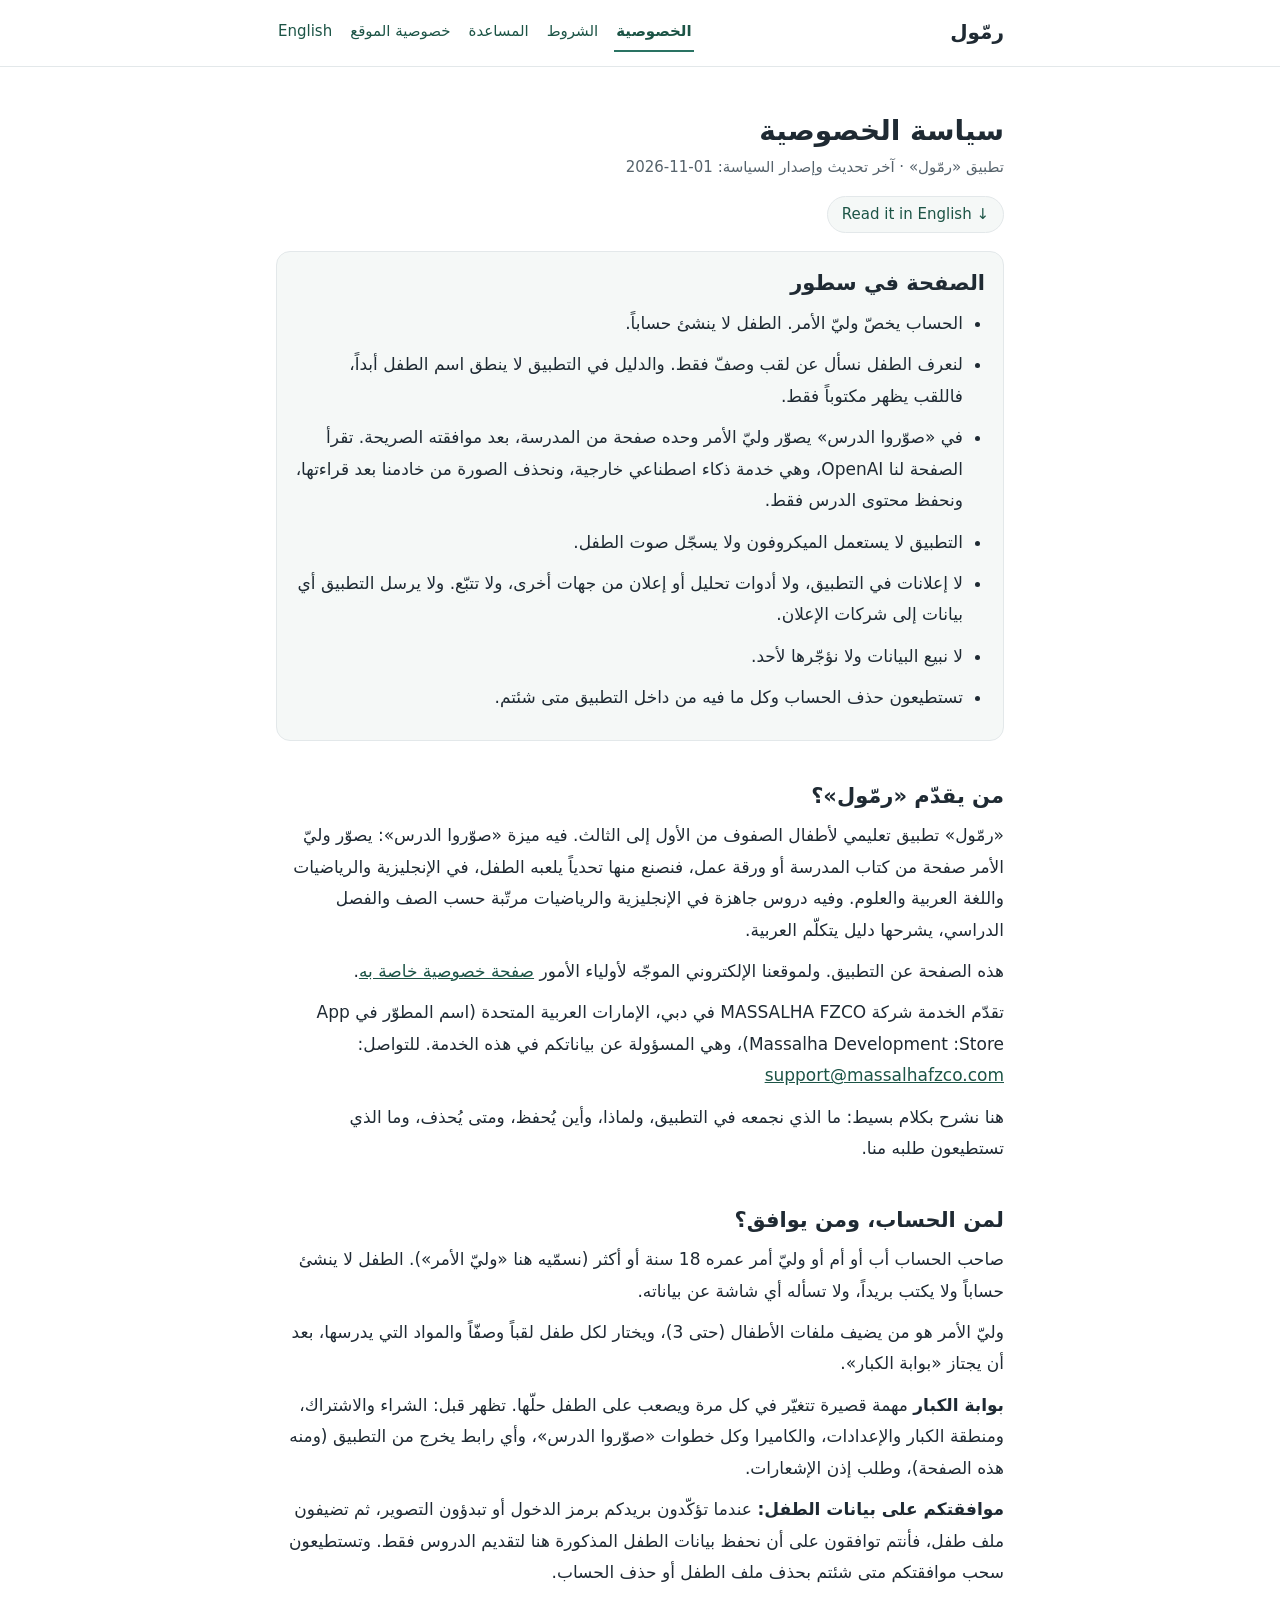
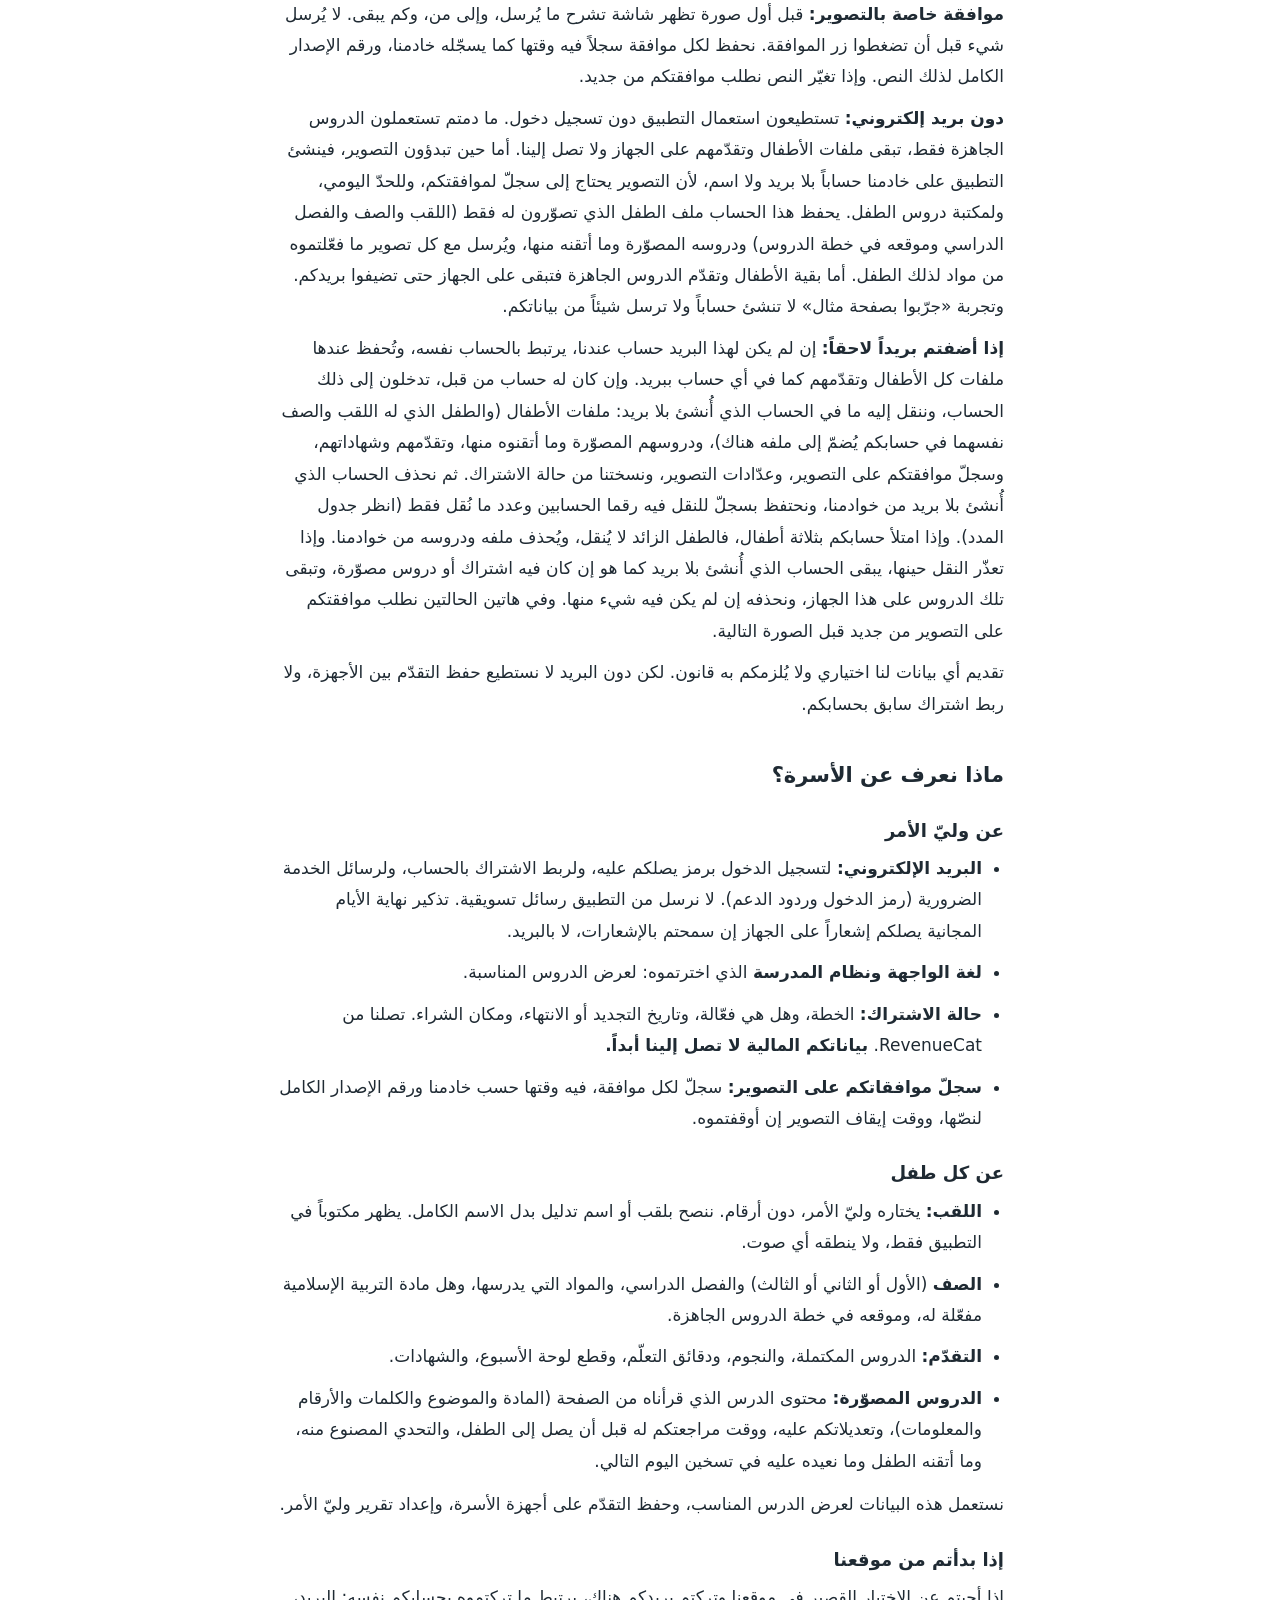
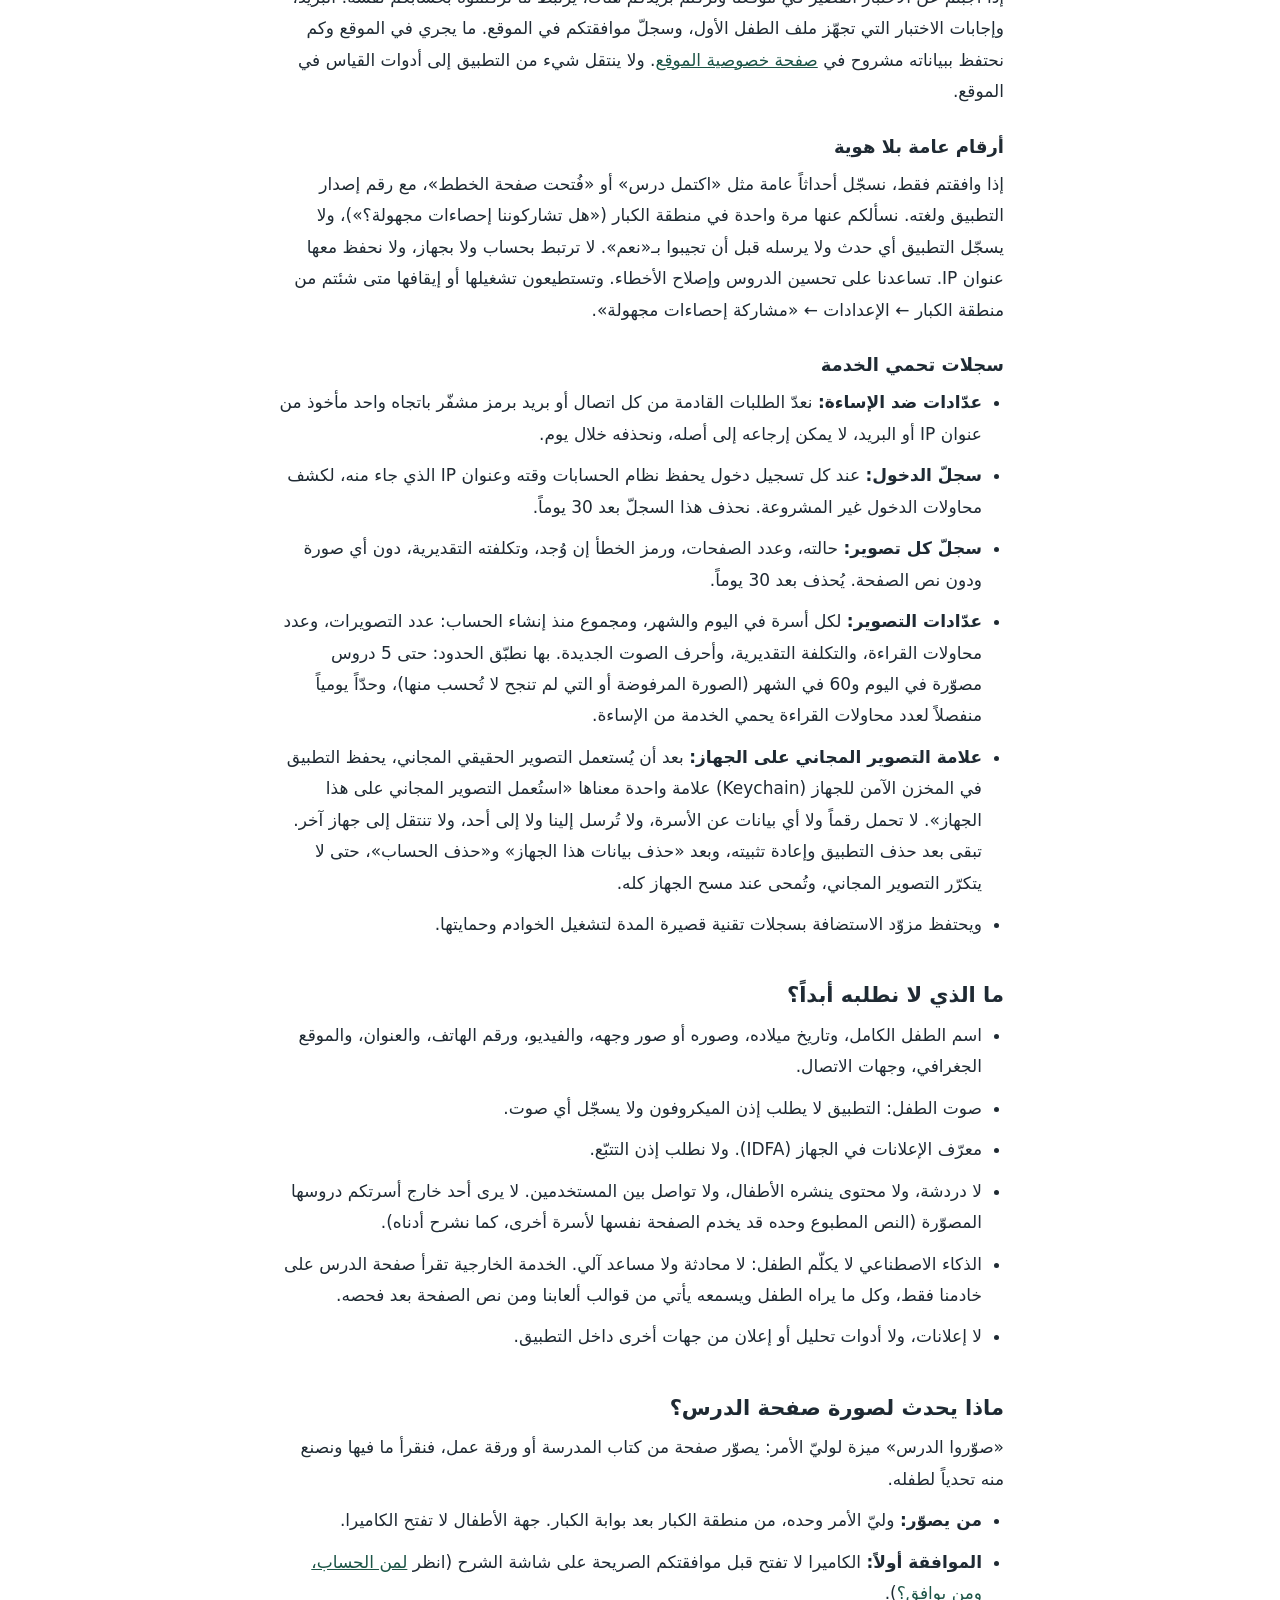
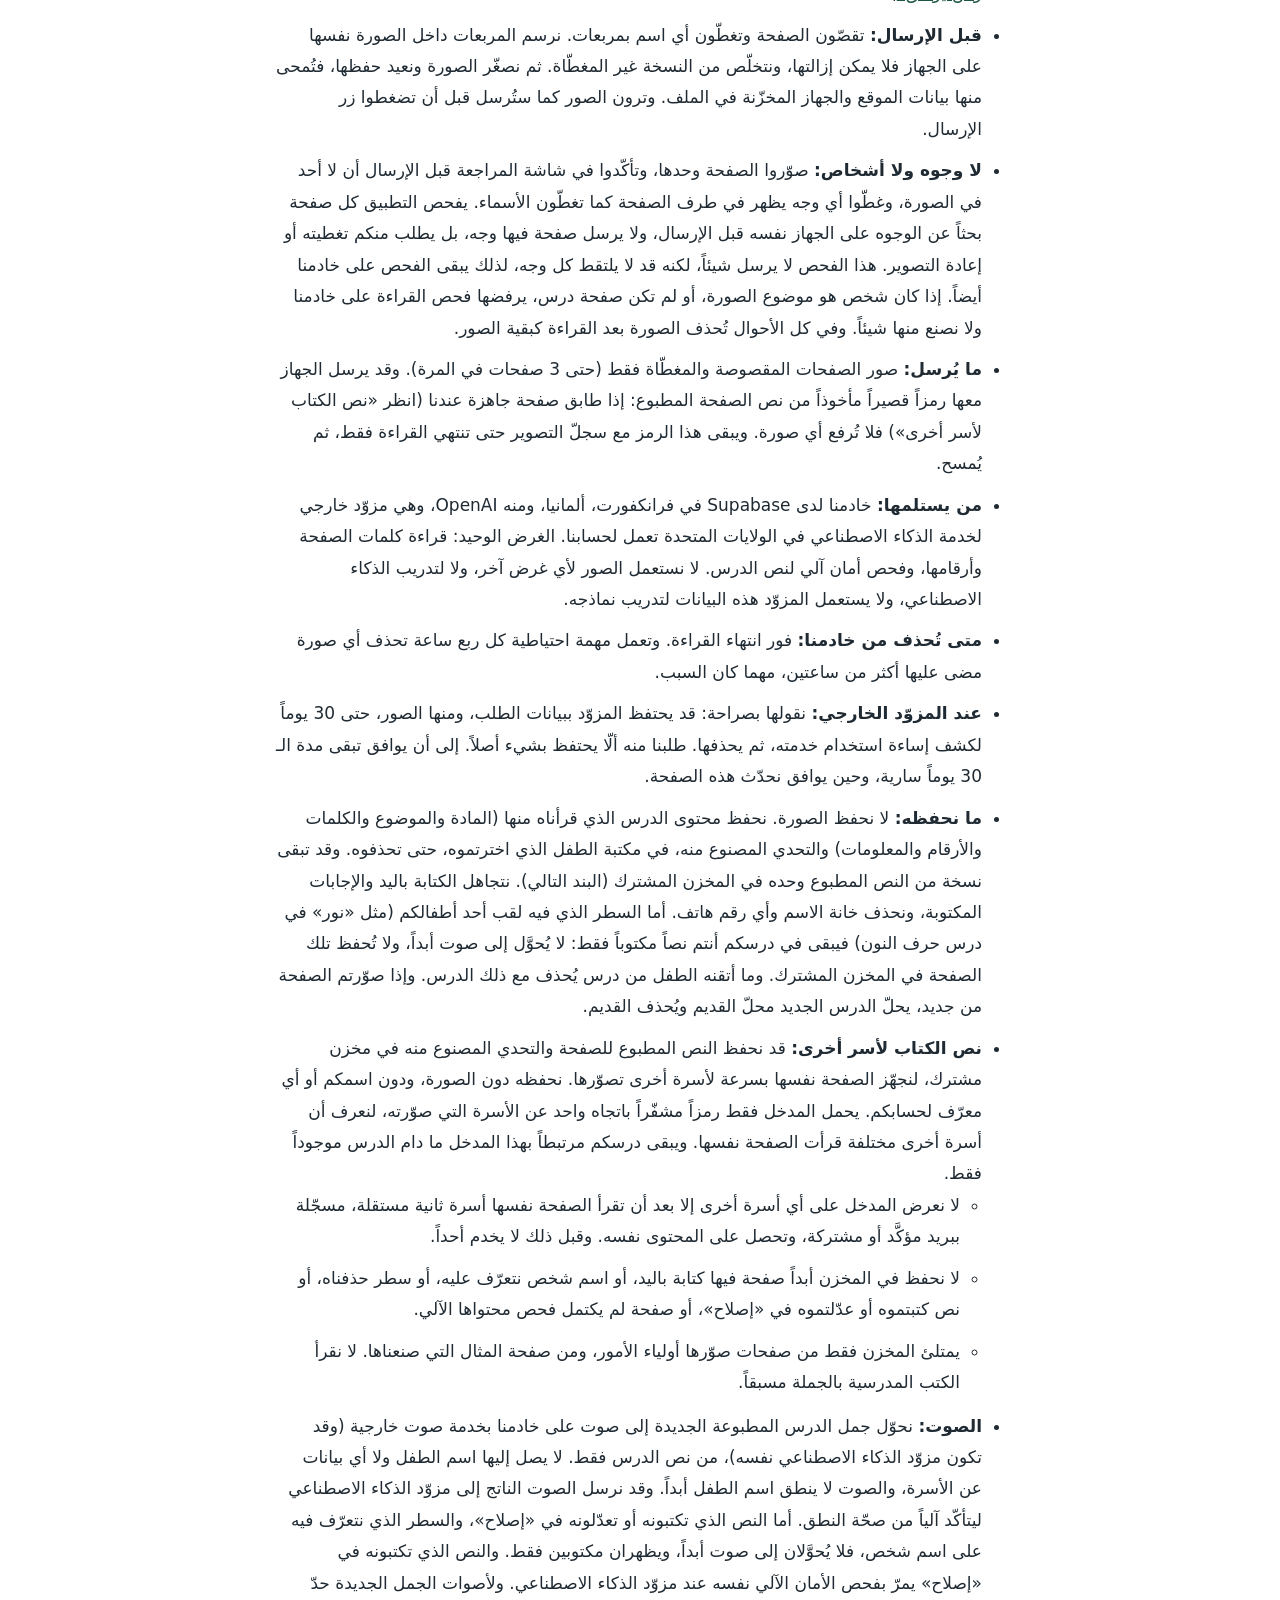
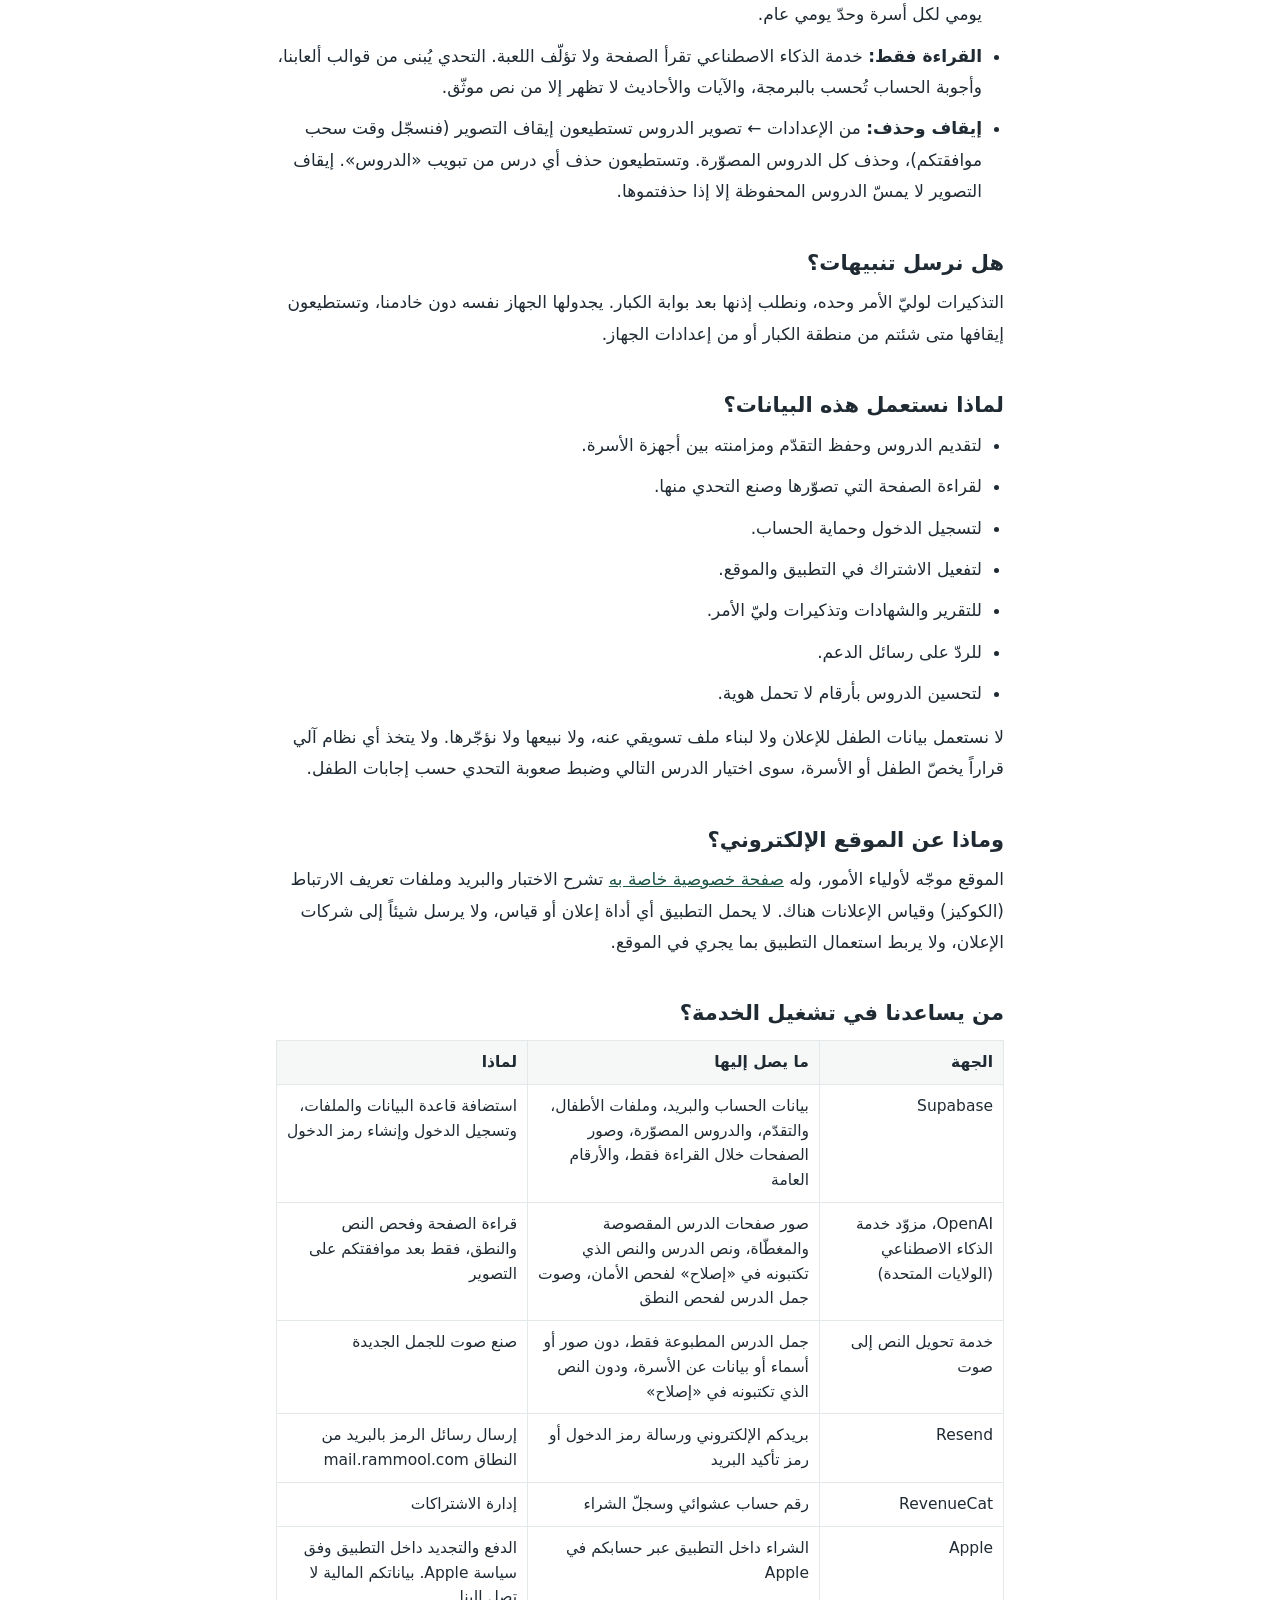
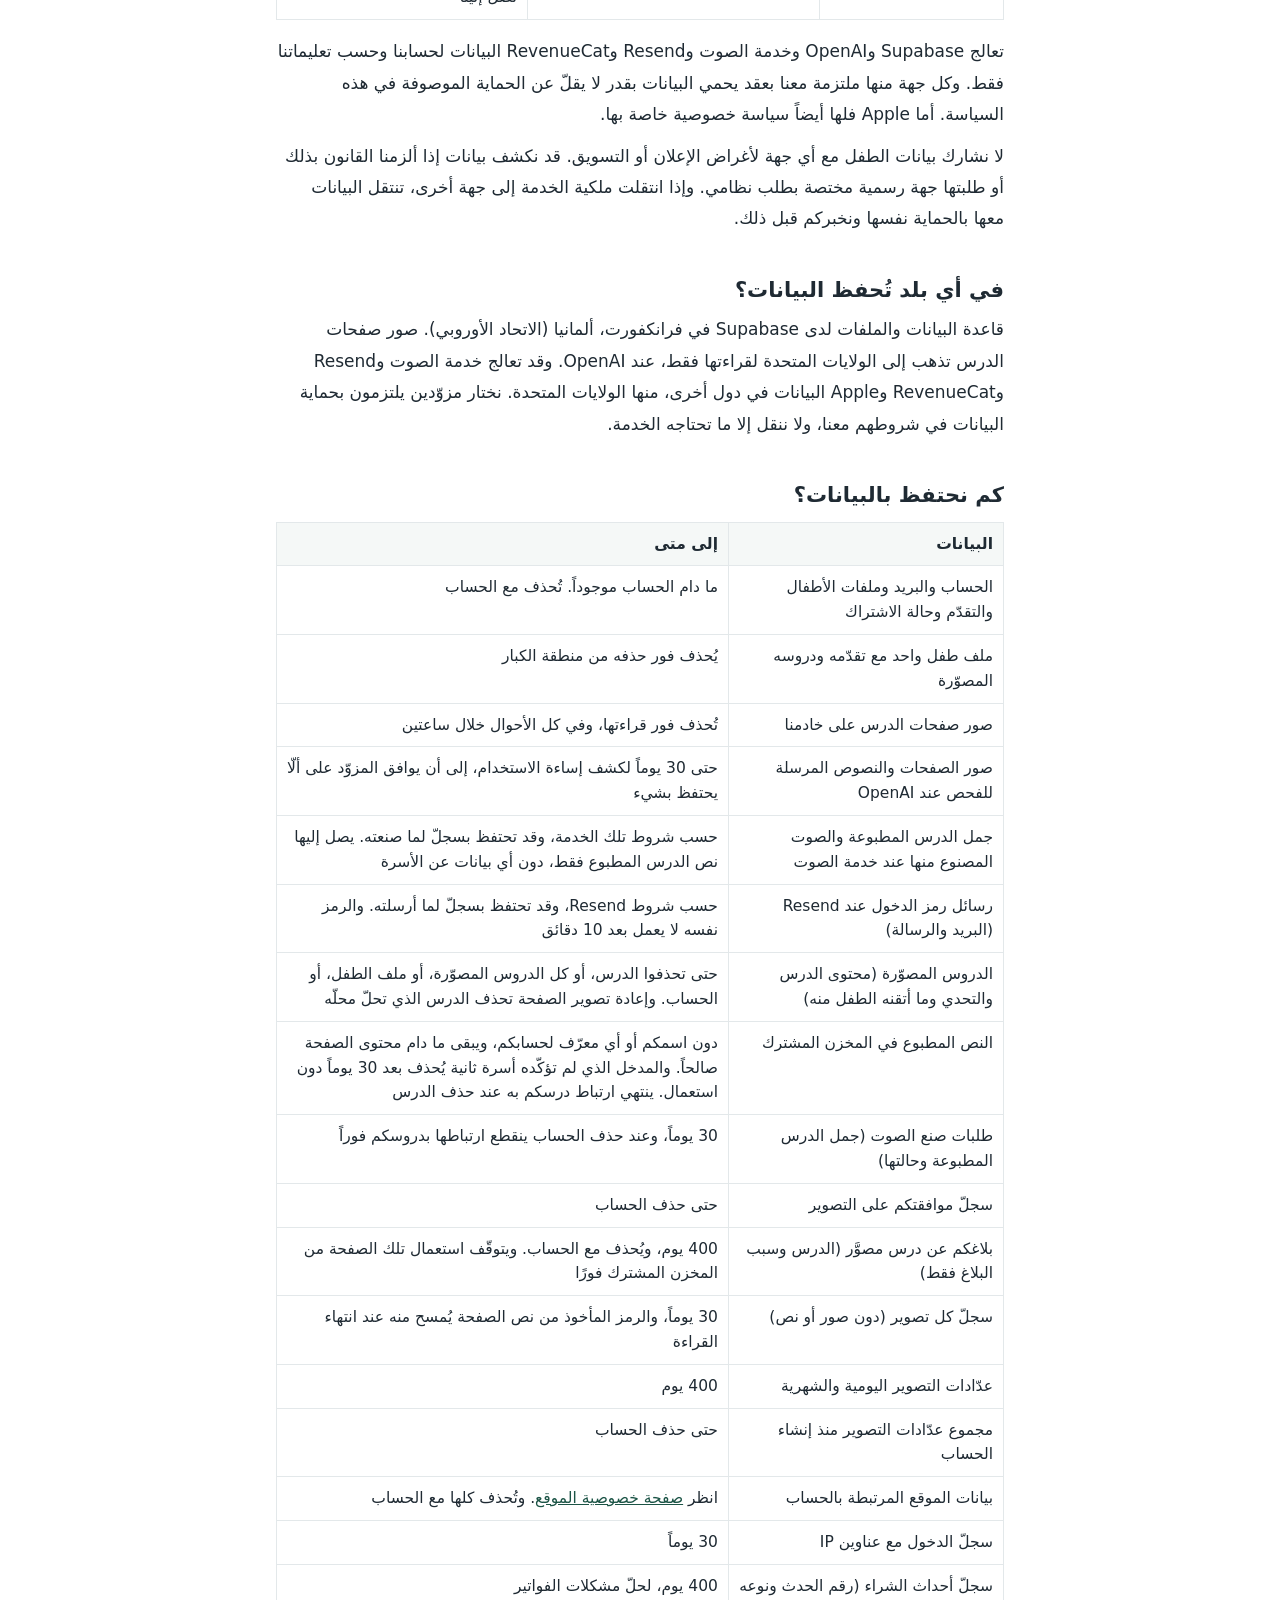
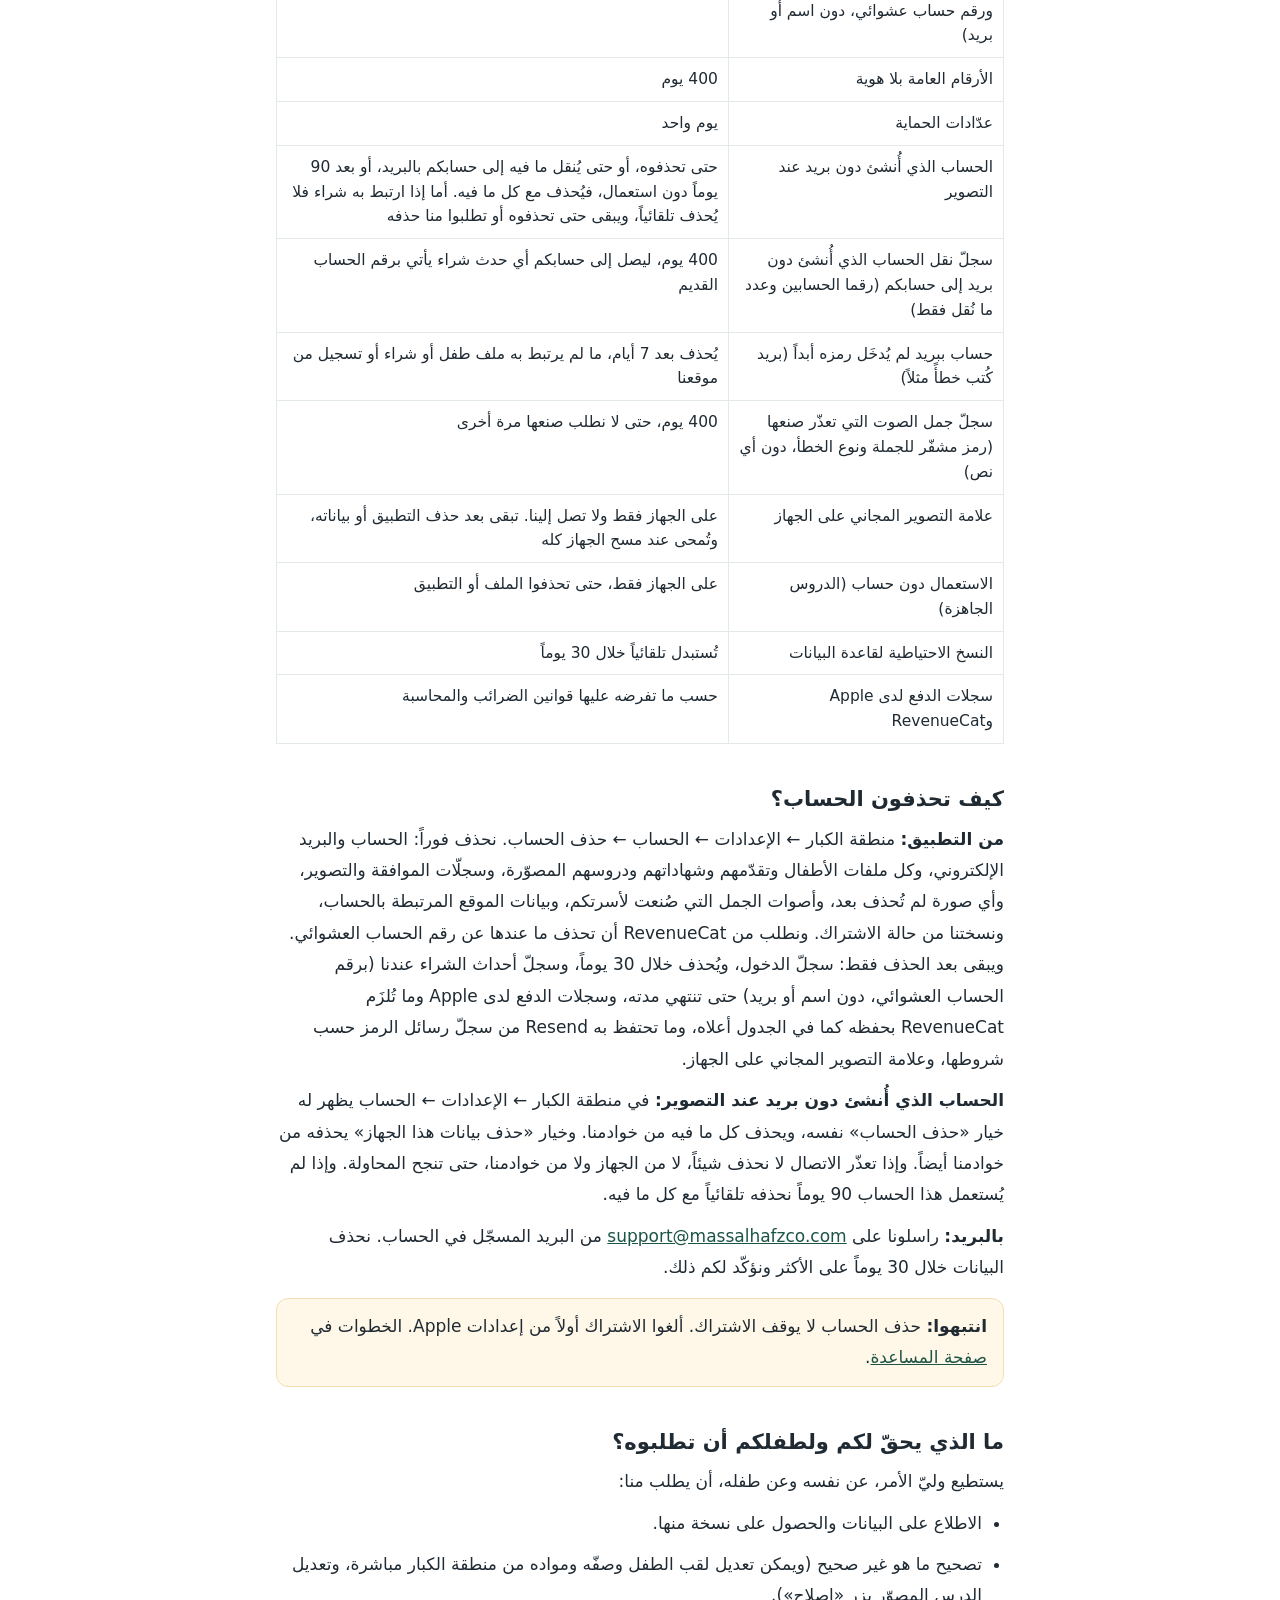
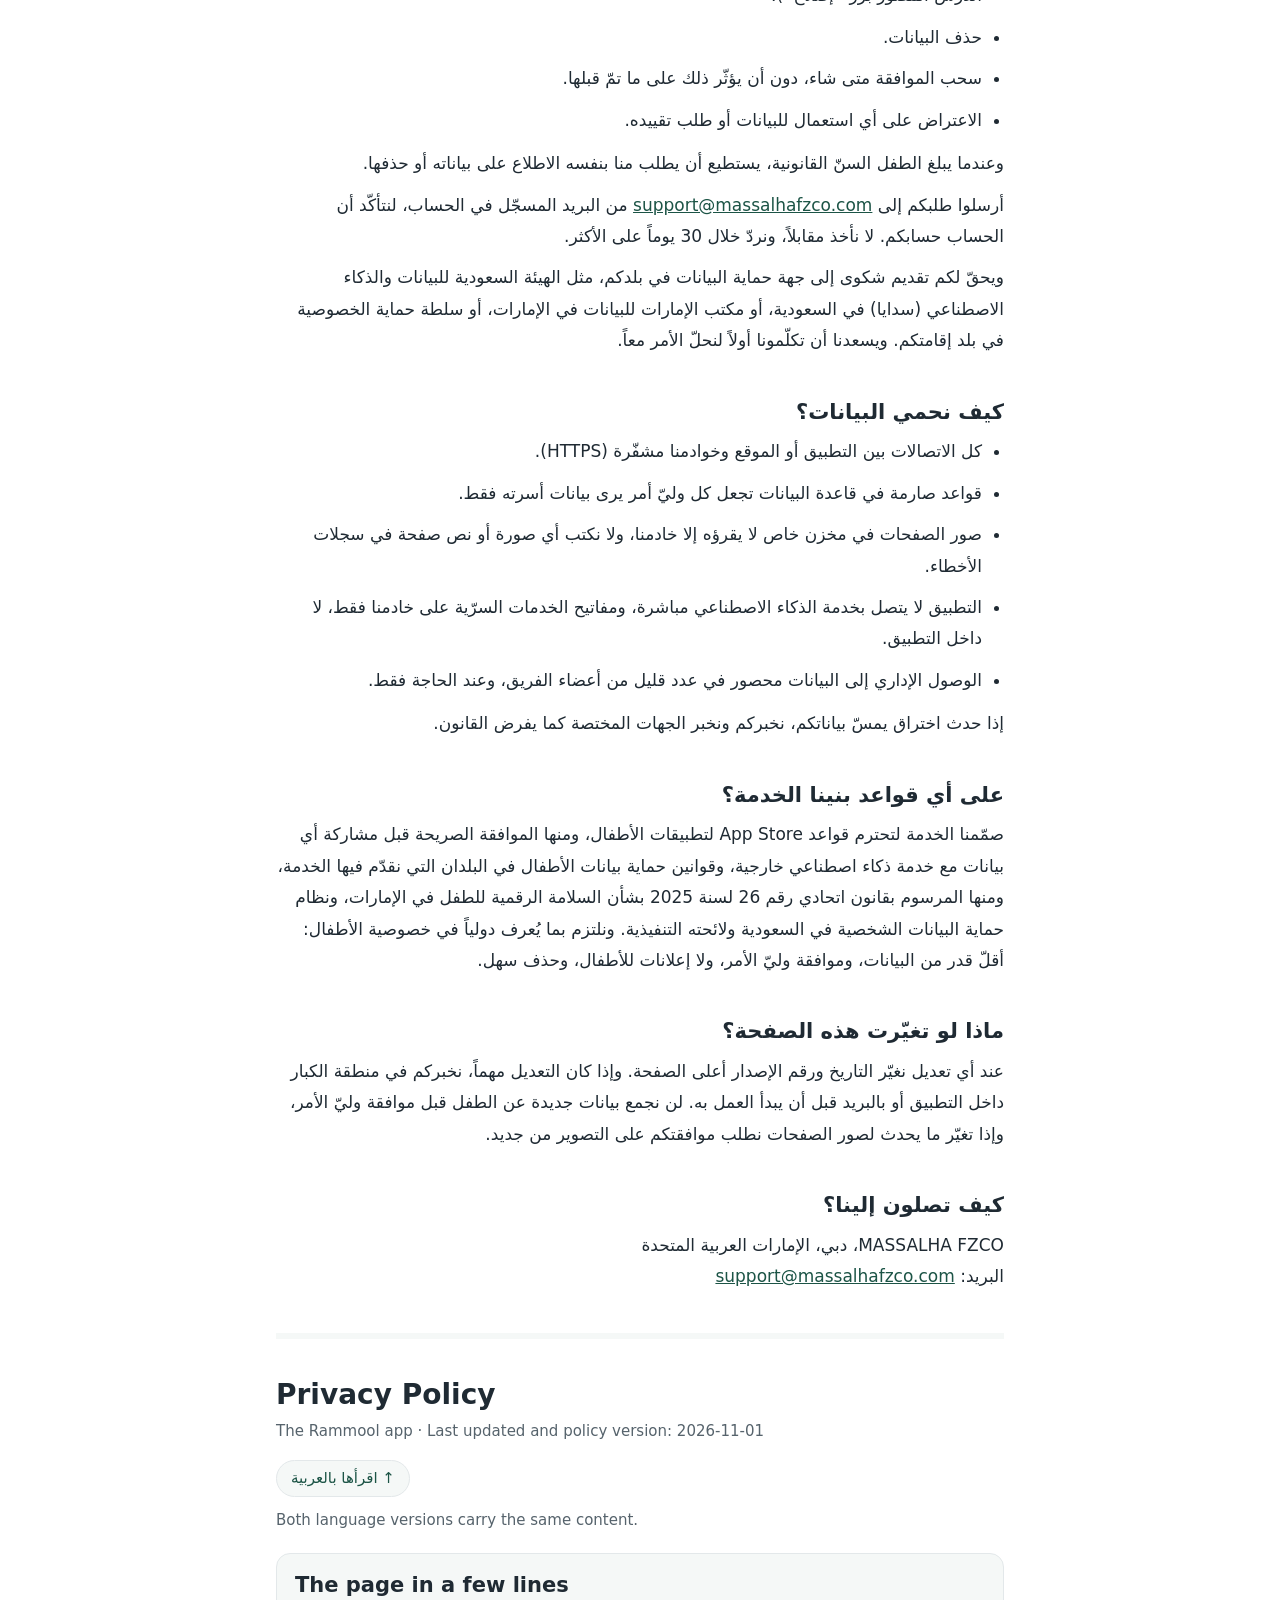
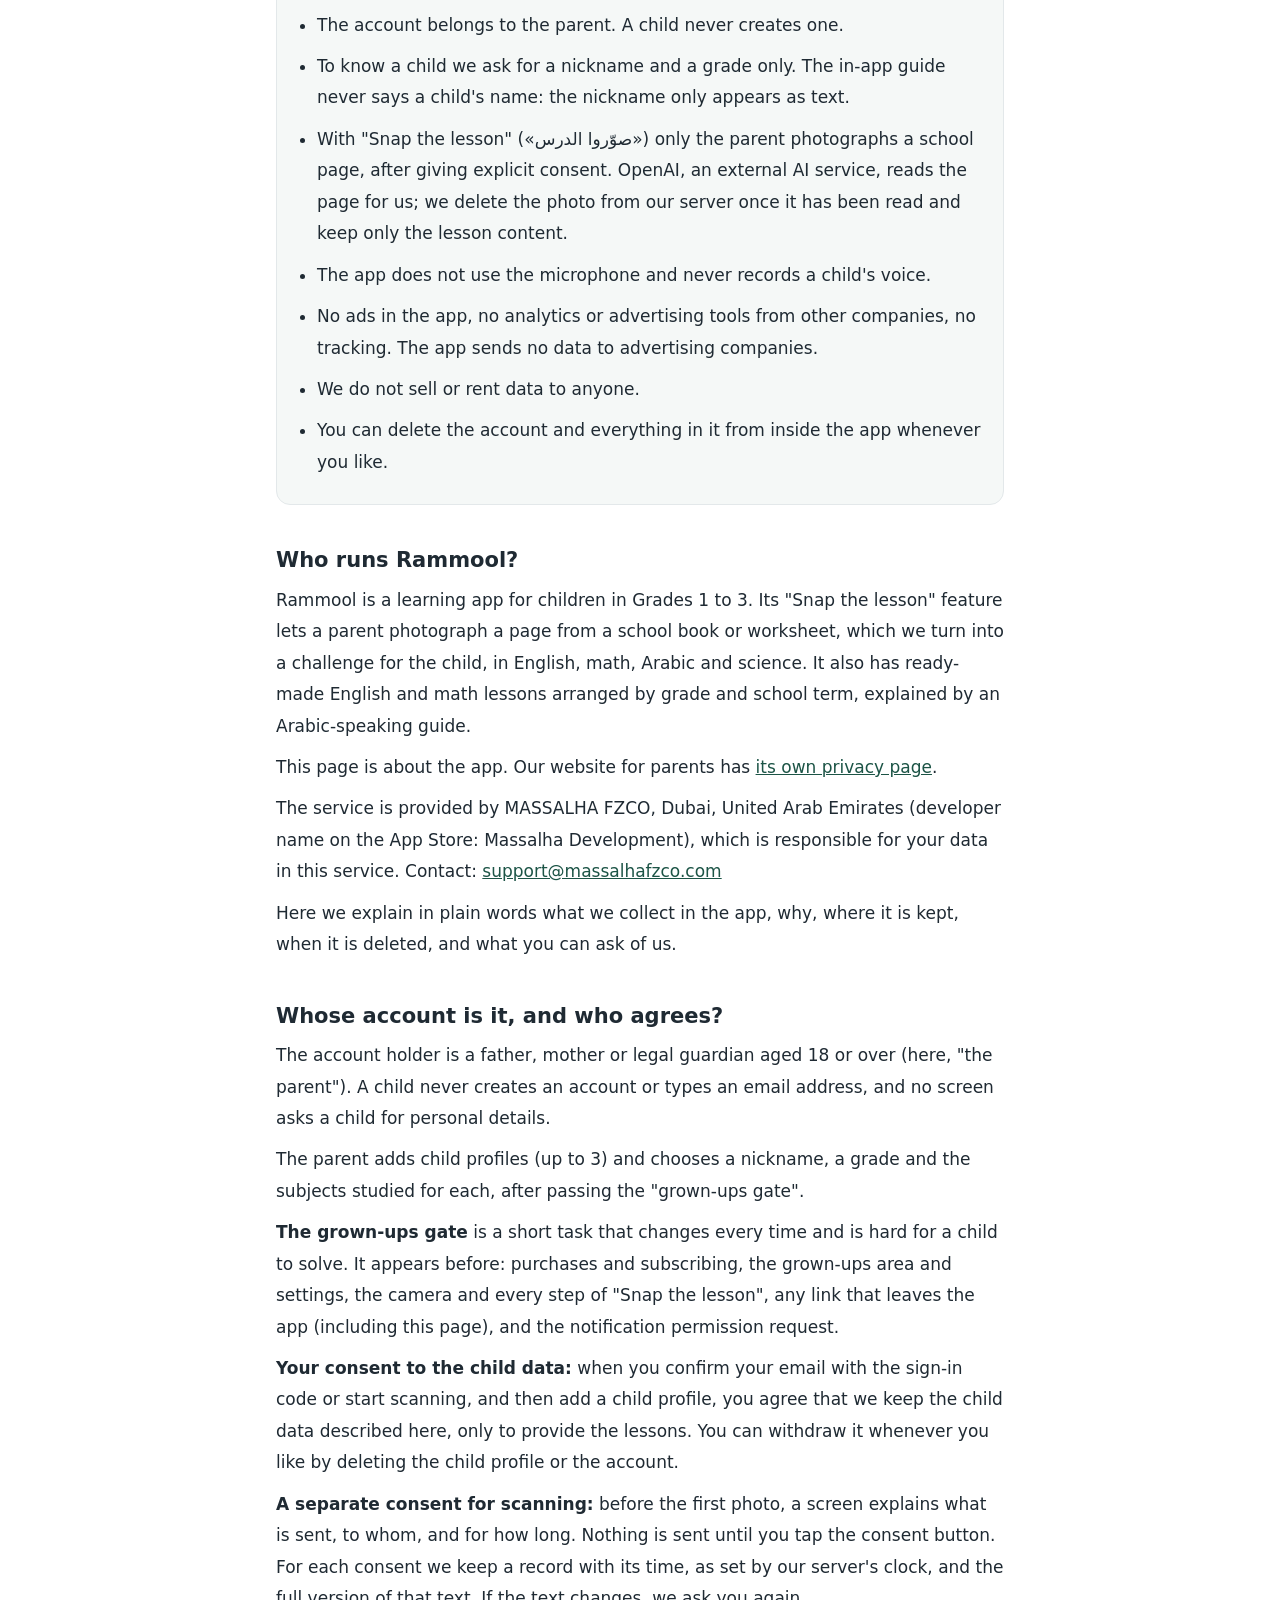
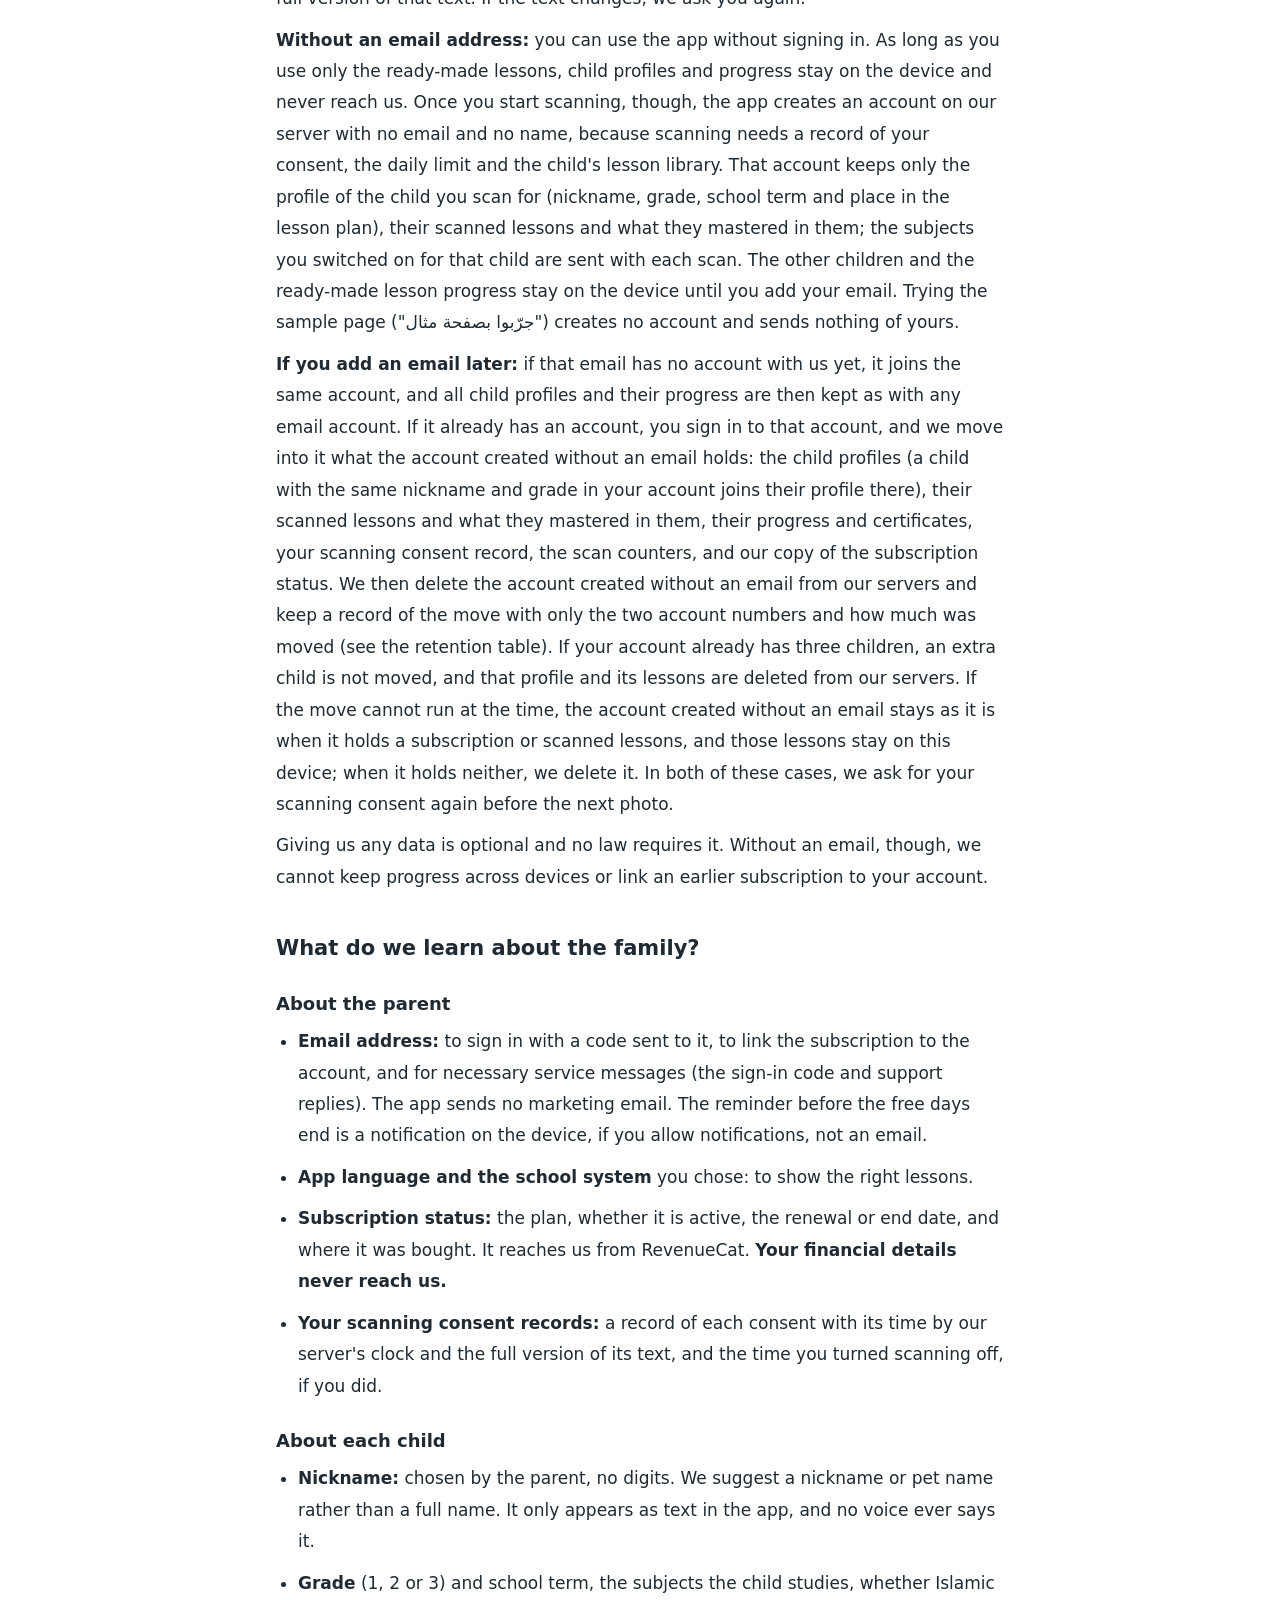
==== privacy/index.html @ 17124955 "Funnel 2026-11-02: course-first landing with price and free week up front, real rewards, app unit na" ====
<!doctype html>
<html lang="ar" dir="rtl">
<head>
<meta charset="utf-8">
<meta name="viewport" content="width=device-width, initial-scale=1">
<title>سياسة الخصوصية | رمّول · Privacy Policy | Rammool</title>
<meta name="description" content="كيف يتعامل تطبيق رمّول مع بيانات الأسرة. How the Rammool app handles a family's data.">
<meta name="color-scheme" content="light">
<style>
  :root{--bg:#ffffff;--ink:#1f2a33;--muted:#56636c;--line:#e3e8ea;--soft:#f5f8f7;--accent:#2a7363;--accent-ink:#1c5446;--note:#fff8e8;--note-line:#f0dfb4}
  *{box-sizing:border-box}
  html{-webkit-text-size-adjust:100%}
  body{margin:0;background:var(--bg);color:var(--ink);font-family:system-ui,-apple-system,'Segoe UI',Arial,sans-serif;font-size:17px;line-height:1.85}
  .skip{position:absolute;inset-inline-start:-999px;top:0;background:var(--accent);color:#fff;padding:8px 14px;border-radius:0 0 8px 8px}
  .skip:focus{inset-inline-start:16px}
  header.top{border-bottom:1px solid var(--line);background:var(--bg)}
  .bar{max-width:760px;margin:0 auto;padding:14px 16px;display:flex;flex-wrap:wrap;gap:8px 18px;align-items:center;justify-content:space-between}
  .brand{font-weight:700;font-size:20px;color:var(--ink);text-decoration:none}
  nav.links{display:flex;flex-wrap:wrap;gap:4px 14px;font-size:15px}
  nav.links a{color:var(--accent-ink);text-decoration:none;padding:4px 2px;border-bottom:2px solid transparent}
  nav.links a[aria-current="page"]{border-bottom-color:var(--accent);font-weight:700}
  main{max-width:760px;margin:0 auto;padding:8px 16px 48px}
  section.lang{padding-top:20px}
  section.lang + section.lang{border-top:6px solid var(--soft);margin-top:40px}
  h1{font-size:28px;line-height:1.4;margin:16px 0 4px}
  h2{font-size:21px;line-height:1.5;margin:34px 0 8px;padding-top:6px}
  h3{font-size:18px;margin:22px 0 6px}
  p,li{margin:0 0 10px}
  ul,ol{padding-inline-start:22px;margin:0 0 12px}
  a{color:var(--accent-ink)}
  a:focus-visible,button:focus-visible{outline:3px solid var(--accent);outline-offset:2px;border-radius:4px}
  .meta{color:var(--muted);font-size:15px;margin:0 0 14px}
  .jump{display:inline-block;font-size:15px;background:var(--soft);border:1px solid var(--line);border-radius:999px;padding:4px 14px;text-decoration:none}
  .box{background:var(--soft);border:1px solid var(--line);border-radius:14px;padding:16px 18px;margin:18px 0}
  .box h2,.box h3{margin-top:0;padding-top:0}
  .box ul{margin-bottom:0}
  .note{background:var(--note);border:1px solid var(--note-line);border-radius:12px;padding:12px 16px;margin:14px 0}
  .tbl{width:100%;overflow-x:auto;margin:10px 0 16px}
  table{width:100%;border-collapse:collapse;font-size:15.5px;line-height:1.6}
  th,td{border:1px solid var(--line);padding:9px 10px;vertical-align:top;text-align:start}
  th{background:var(--soft);font-weight:700}
  mark.todo{background:#fde9a9;color:#5a4300;padding:0 4px;border-radius:4px}
  .ltr{direction:ltr;unicode-bidi:isolate}
  footer{border-top:1px solid var(--line);color:var(--muted);font-size:14.5px}
  footer .bar{display:block}
  @media (max-width:480px){body{font-size:16.5px}h1{font-size:24px}h2{font-size:19.5px}}
</style>
</head>
<body>
<a class="skip" href="#ar">الانتقال إلى المحتوى</a>
<header class="top">
  <div class="bar">
    <span class="brand">رمّول</span>
    <nav class="links" aria-label="صفحات قانونية / Legal pages">
      <a href="../privacy/" aria-current="page">الخصوصية</a>
      <a href="../terms/">الشروط</a>
      <a href="../support/">المساعدة</a>
      <a href="web/">خصوصية الموقع</a>
      <a href="#en" lang="en" dir="ltr">English</a>
    </nav>
  </div>
</header>

<main>
<!-- ============================ العربية ============================ -->
<section class="lang" id="ar" lang="ar" dir="rtl">
  <h1>سياسة الخصوصية</h1>
  <p class="meta">تطبيق «رمّول» · آخر تحديث وإصدار السياسة: <span class="ltr" style="white-space:nowrap">2026-11-01</span></p>
  <p><a class="jump" href="#en" lang="en" dir="ltr">Read it in English ↓</a></p>

  <div class="box" role="note" aria-labelledby="ar-short">
    <h2 id="ar-short">الصفحة في سطور</h2>
    <ul>
      <li>الحساب يخصّ وليّ الأمر. الطفل لا ينشئ حساباً.</li>
      <li>لنعرف الطفل نسأل عن لقب وصفّ فقط. والدليل في التطبيق لا ينطق اسم الطفل أبداً، فاللقب يظهر مكتوباً فقط.</li>
      <li>في «صوّروا الدرس» يصوّر وليّ الأمر وحده صفحة من المدرسة، بعد موافقته الصريحة. تقرأ الصفحة لنا OpenAI، وهي خدمة ذكاء اصطناعي خارجية، ونحذف الصورة من خادمنا بعد قراءتها، ونحفظ محتوى الدرس فقط.</li>
      <li>التطبيق لا يستعمل الميكروفون ولا يسجّل صوت الطفل.</li>
      <li>لا إعلانات في التطبيق، ولا أدوات تحليل أو إعلان من جهات أخرى، ولا تتبّع. ولا يرسل التطبيق أي بيانات إلى شركات الإعلان.</li>
      <li>لا نبيع البيانات ولا نؤجّرها لأحد.</li>
      <li>تستطيعون حذف الحساب وكل ما فيه من داخل التطبيق متى شئتم.</li>
    </ul>
  </div>

  <h2 id="ar-who">من يقدّم «رمّول»؟</h2>
  <p>«رمّول» تطبيق تعليمي لأطفال الصفوف من الأول إلى الثالث. فيه ميزة «صوّروا الدرس»: يصوّر وليّ الأمر صفحة من كتاب المدرسة أو ورقة عمل، فنصنع منها تحدياً يلعبه الطفل، في الإنجليزية والرياضيات واللغة العربية والعلوم. وفيه دروس جاهزة في الإنجليزية والرياضيات مرتّبة حسب الصف والفصل الدراسي، يشرحها دليل يتكلّم العربية.</p>
  <p>هذه الصفحة عن التطبيق. ولموقعنا الإلكتروني الموجّه لأولياء الأمور <a href="web/">صفحة خصوصية خاصة به</a>.</p>
  <p>تقدّم الخدمة شركة <span class="ltr">MASSALHA FZCO</span> في دبي، الإمارات العربية المتحدة (اسم المطوّر في App Store: <span class="ltr">Massalha Development</span>)، وهي المسؤولة عن بياناتكم في هذه الخدمة. للتواصل: <a href="mailto:support@massalhafzco.com" class="ltr">support@massalhafzco.com</a></p>
  <p>هنا نشرح بكلام بسيط: ما الذي نجمعه في التطبيق، ولماذا، وأين يُحفظ، ومتى يُحذف، وما الذي تستطيعون طلبه منا.</p>

  <h2 id="ar-account">لمن الحساب، ومن يوافق؟</h2>
  <p>صاحب الحساب أب أو أم أو وليّ أمر عمره 18 سنة أو أكثر (نسمّيه هنا «وليّ الأمر»). الطفل لا ينشئ حساباً ولا يكتب بريداً، ولا تسأله أي شاشة عن بياناته.</p>
  <p>وليّ الأمر هو من يضيف ملفات الأطفال (حتى 3)، ويختار لكل طفل لقباً وصفّاً والمواد التي يدرسها، بعد أن يجتاز «بوابة الكبار».</p>
  <p><strong>بوابة الكبار</strong> مهمة قصيرة تتغيّر في كل مرة ويصعب على الطفل حلّها. تظهر قبل: الشراء والاشتراك، ومنطقة الكبار والإعدادات، والكاميرا وكل خطوات «صوّروا الدرس»، وأي رابط يخرج من التطبيق (ومنه هذه الصفحة)، وطلب إذن الإشعارات.</p>
  <p><strong>موافقتكم على بيانات الطفل:</strong> عندما تؤكّدون بريدكم برمز الدخول أو تبدؤون التصوير، ثم تضيفون ملف طفل، فأنتم توافقون على أن نحفظ بيانات الطفل المذكورة هنا لتقديم الدروس فقط. وتستطيعون سحب موافقتكم متى شئتم بحذف ملف الطفل أو حذف الحساب.</p>
  <p><strong>موافقة خاصة بالتصوير:</strong> قبل أول صورة تظهر شاشة تشرح ما يُرسل، وإلى من، وكم يبقى. لا يُرسل شيء قبل أن تضغطوا زر الموافقة. نحفظ لكل موافقة سجلاً فيه وقتها كما يسجّله خادمنا، ورقم الإصدار الكامل لذلك النص. وإذا تغيّر النص نطلب موافقتكم من جديد.</p>
  <p><strong>دون بريد إلكتروني:</strong> تستطيعون استعمال التطبيق دون تسجيل دخول. ما دمتم تستعملون الدروس الجاهزة فقط، تبقى ملفات الأطفال وتقدّمهم على الجهاز ولا تصل إلينا. أما حين تبدؤون التصوير، فينشئ التطبيق على خادمنا حساباً بلا بريد ولا اسم، لأن التصوير يحتاج إلى سجلّ لموافقتكم، وللحدّ اليومي، ولمكتبة دروس الطفل. يحفظ هذا الحساب ملف الطفل الذي تصوّرون له فقط (اللقب والصف والفصل الدراسي وموقعه في خطة الدروس) ودروسه المصوّرة وما أتقنه منها، ويُرسل مع كل تصوير ما فعّلتموه من مواد لذلك الطفل. أما بقية الأطفال وتقدّم الدروس الجاهزة فتبقى على الجهاز حتى تضيفوا بريدكم. وتجربة «جرّبوا بصفحة مثال» لا تنشئ حساباً ولا ترسل شيئاً من بياناتكم.</p>
  <p><strong>إذا أضفتم بريداً لاحقاً:</strong> إن لم يكن لهذا البريد حساب عندنا، يرتبط بالحساب نفسه، وتُحفظ عندها ملفات كل الأطفال وتقدّمهم كما في أي حساب ببريد. وإن كان له حساب من قبل، تدخلون إلى ذلك الحساب، وننقل إليه ما في الحساب الذي أُنشئ بلا بريد: ملفات الأطفال (والطفل الذي له اللقب والصف نفسهما في حسابكم يُضمّ إلى ملفه هناك)، ودروسهم المصوّرة وما أتقنوه منها، وتقدّمهم وشهاداتهم، وسجلّ موافقتكم على التصوير، وعدّادات التصوير، ونسختنا من حالة الاشتراك. ثم نحذف الحساب الذي أُنشئ بلا بريد من خوادمنا، ونحتفظ بسجلّ للنقل فيه رقما الحسابين وعدد ما نُقل فقط (انظر جدول المدد). وإذا امتلأ حسابكم بثلاثة أطفال، فالطفل الزائد لا يُنقل، ويُحذف ملفه ودروسه من خوادمنا. وإذا تعذّر النقل حينها، يبقى الحساب الذي أُنشئ بلا بريد كما هو إن كان فيه اشتراك أو دروس مصوّرة، وتبقى تلك الدروس على هذا الجهاز، ونحذفه إن لم يكن فيه شيء منها. وفي هاتين الحالتين نطلب موافقتكم على التصوير من جديد قبل الصورة التالية.</p>
  <p>تقديم أي بيانات لنا اختياري ولا يُلزمكم به قانون. لكن دون البريد لا نستطيع حفظ التقدّم بين الأجهزة، ولا ربط اشتراك سابق بحسابكم.</p>

  <h2 id="ar-collect">ماذا نعرف عن الأسرة؟</h2>

  <h3>عن وليّ الأمر</h3>
  <ul>
    <li><strong>البريد الإلكتروني:</strong> لتسجيل الدخول برمز يصلكم عليه، ولربط الاشتراك بالحساب، ولرسائل الخدمة الضرورية (رمز الدخول وردود الدعم). لا نرسل من التطبيق رسائل تسويقية. تذكير نهاية الأيام المجانية يصلكم إشعاراً على الجهاز إن سمحتم بالإشعارات، لا بالبريد.</li>
    <li><strong>لغة الواجهة ونظام المدرسة</strong> الذي اخترتموه: لعرض الدروس المناسبة.</li>
    <li><strong>حالة الاشتراك:</strong> الخطة، وهل هي فعّالة، وتاريخ التجديد أو الانتهاء، ومكان الشراء. تصلنا من RevenueCat. <strong>بياناتكم المالية لا تصل إلينا أبداً.</strong></li>
    <li><strong>سجلّ موافقاتكم على التصوير:</strong> سجلّ لكل موافقة، فيه وقتها حسب خادمنا ورقم الإصدار الكامل لنصّها، ووقت إيقاف التصوير إن أوقفتموه.</li>
  </ul>

  <h3>عن كل طفل</h3>
  <ul>
    <li><strong>اللقب:</strong> يختاره وليّ الأمر، دون أرقام. ننصح بلقب أو اسم تدليل بدل الاسم الكامل. يظهر مكتوباً في التطبيق فقط، ولا ينطقه أي صوت.</li>
    <li><strong>الصف</strong> (الأول أو الثاني أو الثالث) والفصل الدراسي، والمواد التي يدرسها، وهل مادة التربية الإسلامية مفعّلة له، وموقعه في خطة الدروس الجاهزة.</li>
    <li><strong>التقدّم:</strong> الدروس المكتملة، والنجوم، ودقائق التعلّم، وقطع لوحة الأسبوع، والشهادات.</li>
    <li><strong>الدروس المصوّرة:</strong> محتوى الدرس الذي قرأناه من الصفحة (المادة والموضوع والكلمات والأرقام والمعلومات)، وتعديلاتكم عليه، ووقت مراجعتكم له قبل أن يصل إلى الطفل، والتحدي المصنوع منه، وما أتقنه الطفل وما نعيده عليه في تسخين اليوم التالي.</li>
  </ul>
  <p>نستعمل هذه البيانات لعرض الدرس المناسب، وحفظ التقدّم على أجهزة الأسرة، وإعداد تقرير وليّ الأمر.</p>

  <h3>إذا بدأتم من موقعنا</h3>
  <p>إذا أجبتم عن الاختبار القصير في موقعنا وتركتم بريدكم هناك، يرتبط ما تركتموه بحسابكم نفسه: البريد، وإجابات الاختبار التي تجهّز ملف الطفل الأول، وسجلّ موافقتكم في الموقع. ما يجري في الموقع وكم نحتفظ ببياناته مشروح في <a href="web/">صفحة خصوصية الموقع</a>. ولا ينتقل شيء من التطبيق إلى أدوات القياس في الموقع.</p>

  <h3>أرقام عامة بلا هوية</h3>
  <p>إذا وافقتم فقط، نسجّل أحداثاً عامة مثل «اكتمل درس» أو «فُتحت صفحة الخطط»، مع رقم إصدار التطبيق ولغته. نسألكم عنها مرة واحدة في منطقة الكبار («هل تشاركوننا إحصاءات مجهولة؟»)، ولا يسجّل التطبيق أي حدث ولا يرسله قبل أن تجيبوا بـ«نعم». لا ترتبط بحساب ولا بجهاز، ولا نحفظ معها عنوان IP. تساعدنا على تحسين الدروس وإصلاح الأخطاء. وتستطيعون تشغيلها أو إيقافها متى شئتم من منطقة الكبار ← الإعدادات ← «مشاركة إحصاءات مجهولة».</p>

  <h3>سجلات تحمي الخدمة</h3>
  <ul>
    <li><strong>عدّادات ضد الإساءة:</strong> نعدّ الطلبات القادمة من كل اتصال أو بريد برمز مشفّر باتجاه واحد مأخوذ من عنوان IP أو البريد، لا يمكن إرجاعه إلى أصله، ونحذفه خلال يوم.</li>
    <li><strong>سجلّ الدخول:</strong> عند كل تسجيل دخول يحفظ نظام الحسابات وقته وعنوان IP الذي جاء منه، لكشف محاولات الدخول غير المشروعة. نحذف هذا السجلّ بعد 30 يوماً.</li>
    <li><strong>سجلّ كل تصوير:</strong> حالته، وعدد الصفحات، ورمز الخطأ إن وُجد، وتكلفته التقديرية، دون أي صورة ودون نص الصفحة. يُحذف بعد 30 يوماً.</li>
    <li><strong>عدّادات التصوير:</strong> لكل أسرة في اليوم والشهر، ومجموع منذ إنشاء الحساب: عدد التصويرات، وعدد محاولات القراءة، والتكلفة التقديرية، وأحرف الصوت الجديدة. بها نطبّق الحدود: حتى 5 دروس مصوّرة في اليوم و60 في الشهر (الصورة المرفوضة أو التي لم تنجح لا تُحسب منها)، وحدّاً يومياً منفصلاً لعدد محاولات القراءة يحمي الخدمة من الإساءة.</li>
    <li><strong>علامة التصوير المجاني على الجهاز:</strong> بعد أن يُستعمل التصوير الحقيقي المجاني، يحفظ التطبيق في المخزن الآمن للجهاز (Keychain) علامة واحدة معناها «استُعمل التصوير المجاني على هذا الجهاز». لا تحمل رقماً ولا أي بيانات عن الأسرة، ولا تُرسل إلينا ولا إلى أحد، ولا تنتقل إلى جهاز آخر. تبقى بعد حذف التطبيق وإعادة تثبيته، وبعد «حذف بيانات هذا الجهاز» و«حذف الحساب»، حتى لا يتكرّر التصوير المجاني، وتُمحى عند مسح الجهاز كله.</li>
    <li>ويحتفظ مزوّد الاستضافة بسجلات تقنية قصيرة المدة لتشغيل الخوادم وحمايتها.</li>
  </ul>

  <h2 id="ar-never">ما الذي لا نطلبه أبداً؟</h2>
  <ul>
    <li>اسم الطفل الكامل، وتاريخ ميلاده، وصوره أو صور وجهه، والفيديو، ورقم الهاتف، والعنوان، والموقع الجغرافي، وجهات الاتصال.</li>
    <li>صوت الطفل: التطبيق لا يطلب إذن الميكروفون ولا يسجّل أي صوت.</li>
    <li>معرّف الإعلانات في الجهاز (IDFA). ولا نطلب إذن التتبّع.</li>
    <li>لا دردشة، ولا محتوى ينشره الأطفال، ولا تواصل بين المستخدمين. لا يرى أحد خارج أسرتكم دروسها المصوّرة (النص المطبوع وحده قد يخدم الصفحة نفسها لأسرة أخرى، كما نشرح أدناه).</li>
    <li>الذكاء الاصطناعي لا يكلّم الطفل: لا محادثة ولا مساعد آلي. الخدمة الخارجية تقرأ صفحة الدرس على خادمنا فقط، وكل ما يراه الطفل ويسمعه يأتي من قوالب ألعابنا ومن نص الصفحة بعد فحصه.</li>
    <li>لا إعلانات، ولا أدوات تحليل أو إعلان من جهات أخرى داخل التطبيق.</li>
  </ul>

  <h2 id="ar-scan">ماذا يحدث لصورة صفحة الدرس؟</h2>
  <p>«صوّروا الدرس» ميزة لوليّ الأمر: يصوّر صفحة من كتاب المدرسة أو ورقة عمل، فنقرأ ما فيها ونصنع منه تحدياً لطفله.</p>
  <ul>
    <li><strong>من يصوّر:</strong> وليّ الأمر وحده، من منطقة الكبار بعد بوابة الكبار. جهة الأطفال لا تفتح الكاميرا.</li>
    <li><strong>الموافقة أولاً:</strong> الكاميرا لا تفتح قبل موافقتكم الصريحة على شاشة الشرح (انظر <a href="#ar-account">لمن الحساب، ومن يوافق؟</a>).</li>
    <li><strong>قبل الإرسال:</strong> تقصّون الصفحة وتغطّون أي اسم بمربعات. نرسم المربعات داخل الصورة نفسها على الجهاز فلا يمكن إزالتها، ونتخلّص من النسخة غير المغطّاة. ثم نصغّر الصورة ونعيد حفظها، فتُمحى منها بيانات الموقع والجهاز المخزّنة في الملف. وترون الصور كما ستُرسل قبل أن تضغطوا زر الإرسال.</li>
    <li><strong>لا وجوه ولا أشخاص:</strong> صوّروا الصفحة وحدها، وتأكّدوا في شاشة المراجعة قبل الإرسال أن لا أحد في الصورة، وغطّوا أي وجه يظهر في طرف الصفحة كما تغطّون الأسماء. يفحص التطبيق كل صفحة بحثاً عن الوجوه على الجهاز نفسه قبل الإرسال، ولا يرسل صفحة فيها وجه، بل يطلب منكم تغطيته أو إعادة التصوير. هذا الفحص لا يرسل شيئاً، لكنه قد لا يلتقط كل وجه، لذلك يبقى الفحص على خادمنا أيضاً. إذا كان شخص هو موضوع الصورة، أو لم تكن صفحة درس، يرفضها فحص القراءة على خادمنا ولا نصنع منها شيئاً. وفي كل الأحوال تُحذف الصورة بعد القراءة كبقية الصور.</li>
    <li><strong>ما يُرسل:</strong> صور الصفحات المقصوصة والمغطّاة فقط (حتى 3 صفحات في المرة). وقد يرسل الجهاز معها رمزاً قصيراً مأخوذاً من نص الصفحة المطبوع: إذا طابق صفحة جاهزة عندنا (انظر «نص الكتاب لأسر أخرى») فلا تُرفع أي صورة. ويبقى هذا الرمز مع سجلّ التصوير حتى تنتهي القراءة فقط، ثم يُمسح.</li>
    <li><strong>من يستلمها:</strong> خادمنا لدى Supabase في فرانكفورت، ألمانيا، ومنه OpenAI، وهي مزوّد خارجي لخدمة الذكاء الاصطناعي في الولايات المتحدة تعمل لحسابنا. الغرض الوحيد: قراءة كلمات الصفحة وأرقامها، وفحص أمان آلي لنص الدرس. لا نستعمل الصور لأي غرض آخر، ولا لتدريب الذكاء الاصطناعي، ولا يستعمل المزوّد هذه البيانات لتدريب نماذجه.</li>
    <li><strong>متى تُحذف من خادمنا:</strong> فور انتهاء القراءة. وتعمل مهمة احتياطية كل ربع ساعة تحذف أي صورة مضى عليها أكثر من ساعتين، مهما كان السبب.</li>
    <li><strong>عند المزوّد الخارجي:</strong> نقولها بصراحة: قد يحتفظ المزوّد ببيانات الطلب، ومنها الصور، حتى 30 يوماً لكشف إساءة استخدام خدمته، ثم يحذفها. طلبنا منه ألّا يحتفظ بشيء أصلاً. إلى أن يوافق تبقى مدة الـ 30 يوماً سارية، وحين يوافق نحدّث هذه الصفحة.</li>
    <li><strong>ما نحفظه:</strong> لا نحفظ الصورة. نحفظ محتوى الدرس الذي قرأناه منها (المادة والموضوع والكلمات والأرقام والمعلومات) والتحدي المصنوع منه، في مكتبة الطفل الذي اخترتموه، حتى تحذفوه. وقد تبقى نسخة من النص المطبوع وحده في المخزن المشترك (البند التالي). نتجاهل الكتابة باليد والإجابات المكتوبة، ونحذف خانة الاسم وأي رقم هاتف. أما السطر الذي فيه لقب أحد أطفالكم (مثل «نور» في درس حرف النون) فيبقى في درسكم أنتم نصاً مكتوباً فقط: لا يُحوَّل إلى صوت أبداً، ولا تُحفظ تلك الصفحة في المخزن المشترك. وما أتقنه الطفل من درس يُحذف مع ذلك الدرس. وإذا صوّرتم الصفحة من جديد، يحلّ الدرس الجديد محلّ القديم ويُحذف القديم.</li>
    <li><strong>نص الكتاب لأسر أخرى:</strong> قد نحفظ النص المطبوع للصفحة والتحدي المصنوع منه في مخزن مشترك، لنجهّز الصفحة نفسها بسرعة لأسرة أخرى تصوّرها. نحفظه دون الصورة، ودون اسمكم أو أي معرّف لحسابكم. يحمل المدخل فقط رمزاً مشفّراً باتجاه واحد عن الأسرة التي صوّرته، لنعرف أن أسرة أخرى مختلفة قرأت الصفحة نفسها. ويبقى درسكم مرتبطاً بهذا المدخل ما دام الدرس موجوداً فقط.
      <ul>
        <li>لا نعرض المدخل على أي أسرة أخرى إلا بعد أن تقرأ الصفحة نفسها أسرة ثانية مستقلة، مسجّلة ببريد مؤكَّد أو مشتركة، وتحصل على المحتوى نفسه. وقبل ذلك لا يخدم أحداً.</li>
        <li>لا نحفظ في المخزن أبداً صفحة فيها كتابة باليد، أو اسم شخص نتعرّف عليه، أو سطر حذفناه، أو نص كتبتموه أو عدّلتموه في «إصلاح»، أو صفحة لم يكتمل فحص محتواها الآلي.</li>
        <li>يمتلئ المخزن فقط من صفحات صوّرها أولياء الأمور، ومن صفحة المثال التي صنعناها. لا نقرأ الكتب المدرسية بالجملة مسبقاً.</li>
      </ul>
    </li>
    <li><strong>الصوت:</strong> نحوّل جمل الدرس المطبوعة الجديدة إلى صوت على خادمنا بخدمة صوت خارجية (وقد تكون مزوّد الذكاء الاصطناعي نفسه)، من نص الدرس فقط. لا يصل إليها اسم الطفل ولا أي بيانات عن الأسرة، والصوت لا ينطق اسم الطفل أبداً. وقد نرسل الصوت الناتج إلى مزوّد الذكاء الاصطناعي ليتأكّد آلياً من صحّة النطق. أما النص الذي تكتبونه أو تعدّلونه في «إصلاح»، والسطر الذي نتعرّف فيه على اسم شخص، فلا يُحوَّلان إلى صوت أبداً، ويظهران مكتوبين فقط. والنص الذي تكتبونه في «إصلاح» يمرّ بفحص الأمان الآلي نفسه عند مزوّد الذكاء الاصطناعي. ولأصوات الجمل الجديدة حدّ يومي لكل أسرة وحدّ يومي عام.</li>
    <li><strong>القراءة فقط:</strong> خدمة الذكاء الاصطناعي تقرأ الصفحة ولا تؤلّف اللعبة. التحدي يُبنى من قوالب ألعابنا، وأجوبة الحساب تُحسب بالبرمجة، والآيات والأحاديث لا تظهر إلا من نص موثّق.</li>
    <li><strong>إيقاف وحذف:</strong> من الإعدادات ← تصوير الدروس تستطيعون إيقاف التصوير (فنسجّل وقت سحب موافقتكم)، وحذف كل الدروس المصوّرة. وتستطيعون حذف أي درس من تبويب «الدروس». إيقاف التصوير لا يمسّ الدروس المحفوظة إلا إذا حذفتموها.</li>
  </ul>

  <h2 id="ar-notify">هل نرسل تنبيهات؟</h2>
  <p>التذكيرات لوليّ الأمر وحده، ونطلب إذنها بعد بوابة الكبار. يجدولها الجهاز نفسه دون خادمنا، وتستطيعون إيقافها متى شئتم من منطقة الكبار أو من إعدادات الجهاز.</p>

  <h2 id="ar-why">لماذا نستعمل هذه البيانات؟</h2>
  <ul>
    <li>لتقديم الدروس وحفظ التقدّم ومزامنته بين أجهزة الأسرة.</li>
    <li>لقراءة الصفحة التي تصوّرها وصنع التحدي منها.</li>
    <li>لتسجيل الدخول وحماية الحساب.</li>
    <li>لتفعيل الاشتراك في التطبيق والموقع.</li>
    <li>للتقرير والشهادات وتذكيرات وليّ الأمر.</li>
    <li>للردّ على رسائل الدعم.</li>
    <li>لتحسين الدروس بأرقام لا تحمل هوية.</li>
      </ul>
  <p>لا نستعمل بيانات الطفل للإعلان ولا لبناء ملف تسويقي عنه، ولا نبيعها ولا نؤجّرها. ولا يتخذ أي نظام آلي قراراً يخصّ الطفل أو الأسرة، سوى اختيار الدرس التالي وضبط صعوبة التحدي حسب إجابات الطفل.</p>

  <h2 id="ar-web">وماذا عن الموقع الإلكتروني؟</h2>
  <p>الموقع موجّه لأولياء الأمور، وله <a href="web/">صفحة خصوصية خاصة به</a> تشرح الاختبار والبريد وملفات تعريف الارتباط (الكوكيز) وقياس الإعلانات هناك. لا يحمل التطبيق أي أداة إعلان أو قياس، ولا يرسل شيئاً إلى شركات الإعلان، ولا يربط استعمال التطبيق بما يجري في الموقع.</p>

  <h2 id="ar-helpers">من يساعدنا في تشغيل الخدمة؟</h2>
  <div class="tbl">
    <table>
      <thead><tr><th scope="col">الجهة</th><th scope="col">ما يصل إليها</th><th scope="col">لماذا</th></tr></thead>
      <tbody>
        <tr><td>Supabase</td><td>بيانات الحساب والبريد، وملفات الأطفال، والتقدّم، والدروس المصوّرة، وصور الصفحات خلال القراءة فقط، والأرقام العامة</td><td>استضافة قاعدة البيانات والملفات، وتسجيل الدخول وإنشاء رمز الدخول</td></tr>
        <tr><td>OpenAI، مزوّد خدمة الذكاء الاصطناعي (الولايات المتحدة)</td><td>صور صفحات الدرس المقصوصة والمغطّاة، ونص الدرس والنص الذي تكتبونه في «إصلاح» لفحص الأمان، وصوت جمل الدرس لفحص النطق</td><td>قراءة الصفحة وفحص النص والنطق، فقط بعد موافقتكم على التصوير</td></tr>
        <tr><td>خدمة تحويل النص إلى صوت</td><td>جمل الدرس المطبوعة فقط، دون صور أو أسماء أو بيانات عن الأسرة، ودون النص الذي تكتبونه في «إصلاح»</td><td>صنع صوت للجمل الجديدة</td></tr>
        <tr><td>Resend</td><td>بريدكم الإلكتروني ورسالة رمز الدخول أو رمز تأكيد البريد</td><td>إرسال رسائل الرمز بالبريد من النطاق <span class="ltr">mail.rammool.com</span></td></tr>
        <tr><td>RevenueCat</td><td>رقم حساب عشوائي وسجلّ الشراء</td><td>إدارة الاشتراكات</td></tr>
        <tr><td>Apple</td><td>الشراء داخل التطبيق عبر حسابكم في Apple</td><td>الدفع والتجديد داخل التطبيق وفق سياسة Apple. بياناتكم المالية لا تصل إلينا</td></tr>
      </tbody>
    </table>
  </div>
  <p>تعالج Supabase وOpenAI وخدمة الصوت وResend وRevenueCat البيانات لحسابنا وحسب تعليماتنا فقط. وكل جهة منها ملتزمة معنا بعقد يحمي البيانات بقدر لا يقلّ عن الحماية الموصوفة في هذه السياسة. أما Apple فلها أيضاً سياسة خصوصية خاصة بها.</p>
  <p>لا نشارك بيانات الطفل مع أي جهة لأغراض الإعلان أو التسويق. قد نكشف بيانات إذا ألزمنا القانون بذلك أو طلبتها جهة رسمية مختصة بطلب نظامي. وإذا انتقلت ملكية الخدمة إلى جهة أخرى، تنتقل البيانات معها بالحماية نفسها ونخبركم قبل ذلك.</p>

  <h2 id="ar-where">في أي بلد تُحفظ البيانات؟</h2>
  <p>قاعدة البيانات والملفات لدى Supabase في فرانكفورت، ألمانيا (الاتحاد الأوروبي). صور صفحات الدرس تذهب إلى الولايات المتحدة لقراءتها فقط، عند OpenAI. وقد تعالج خدمة الصوت وResend وRevenueCat وApple البيانات في دول أخرى، منها الولايات المتحدة. نختار مزوّدين يلتزمون بحماية البيانات في شروطهم معنا، ولا ننقل إلا ما تحتاجه الخدمة.</p>

  <h2 id="ar-keep">كم نحتفظ بالبيانات؟</h2>
  <div class="tbl">
    <table>
      <thead><tr><th scope="col">البيانات</th><th scope="col">إلى متى</th></tr></thead>
      <tbody>
        <tr><td>الحساب والبريد وملفات الأطفال والتقدّم وحالة الاشتراك</td><td>ما دام الحساب موجوداً. تُحذف مع الحساب</td></tr>
        <tr><td>ملف طفل واحد مع تقدّمه ودروسه المصوّرة</td><td>يُحذف فور حذفه من منطقة الكبار</td></tr>
        <tr><td>صور صفحات الدرس على خادمنا</td><td>تُحذف فور قراءتها، وفي كل الأحوال خلال ساعتين</td></tr>
        <tr><td>صور الصفحات والنصوص المرسلة للفحص عند OpenAI</td><td>حتى 30 يوماً لكشف إساءة الاستخدام، إلى أن يوافق المزوّد على ألّا يحتفظ بشيء</td></tr>
        <tr><td>جمل الدرس المطبوعة والصوت المصنوع منها عند خدمة الصوت</td><td>حسب شروط تلك الخدمة، وقد تحتفظ بسجلّ لما صنعته. يصل إليها نص الدرس المطبوع فقط، دون أي بيانات عن الأسرة</td></tr>
        <tr><td>رسائل رمز الدخول عند Resend (البريد والرسالة)</td><td>حسب شروط Resend، وقد تحتفظ بسجلّ لما أرسلته. والرمز نفسه لا يعمل بعد 10 دقائق</td></tr>
        <tr><td>الدروس المصوّرة (محتوى الدرس والتحدي وما أتقنه الطفل منه)</td><td>حتى تحذفوا الدرس، أو كل الدروس المصوّرة، أو ملف الطفل، أو الحساب. وإعادة تصوير الصفحة تحذف الدرس الذي تحلّ محلّه</td></tr>
        <tr><td>النص المطبوع في المخزن المشترك</td><td>دون اسمكم أو أي معرّف لحسابكم، ويبقى ما دام محتوى الصفحة صالحاً. والمدخل الذي لم تؤكّده أسرة ثانية يُحذف بعد 30 يوماً دون استعمال. ينتهي ارتباط درسكم به عند حذف الدرس</td></tr>
        <tr><td>طلبات صنع الصوت (جمل الدرس المطبوعة وحالتها)</td><td>30 يوماً، وعند حذف الحساب ينقطع ارتباطها بدروسكم فوراً</td></tr>
        <tr><td>سجلّ موافقتكم على التصوير</td><td>حتى حذف الحساب</td></tr>
        <tr><td>بلاغكم عن درس مصوَّر (الدرس وسبب البلاغ فقط)</td><td>400 يوم، ويُحذف مع الحساب. ويتوقّف استعمال تلك الصفحة من المخزن المشترك فورًا</td></tr>
        <tr><td>سجلّ كل تصوير (دون صور أو نص)</td><td>30 يوماً، والرمز المأخوذ من نص الصفحة يُمسح منه عند انتهاء القراءة</td></tr>
        <tr><td>عدّادات التصوير اليومية والشهرية</td><td>400 يوم</td></tr>
        <tr><td>مجموع عدّادات التصوير منذ إنشاء الحساب</td><td>حتى حذف الحساب</td></tr>
        <tr><td>بيانات الموقع المرتبطة بالحساب</td><td>انظر <a href="web/#ar-keep">صفحة خصوصية الموقع</a>. وتُحذف كلها مع الحساب</td></tr>
        <tr><td>سجلّ الدخول مع عناوين IP</td><td>30 يوماً</td></tr>
        <tr><td>سجلّ أحداث الشراء (رقم الحدث ونوعه ورقم حساب عشوائي، دون اسم أو بريد)</td><td>400 يوم، لحلّ مشكلات الفواتير</td></tr>
        <tr><td>الأرقام العامة بلا هوية</td><td>400 يوم</td></tr>
        <tr><td>عدّادات الحماية</td><td>يوم واحد</td></tr>
        <tr><td>الحساب الذي أُنشئ دون بريد عند التصوير</td><td>حتى تحذفوه، أو حتى يُنقل ما فيه إلى حسابكم بالبريد، أو بعد 90 يوماً دون استعمال، فيُحذف مع كل ما فيه. أما إذا ارتبط به شراء فلا يُحذف تلقائياً، ويبقى حتى تحذفوه أو تطلبوا منا حذفه</td></tr>
        <tr><td>سجلّ نقل الحساب الذي أُنشئ دون بريد إلى حسابكم (رقما الحسابين وعدد ما نُقل فقط)</td><td>400 يوم، ليصل إلى حسابكم أي حدث شراء يأتي برقم الحساب القديم</td></tr>
        <tr><td>حساب ببريد لم يُدخَل رمزه أبداً (بريد كُتب خطأً مثلاً)</td><td>يُحذف بعد 7 أيام، ما لم يرتبط به ملف طفل أو شراء أو تسجيل من موقعنا</td></tr>
        <tr><td>سجلّ جمل الصوت التي تعذّر صنعها (رمز مشفّر للجملة ونوع الخطأ، دون أي نص)</td><td>400 يوم، حتى لا نطلب صنعها مرة أخرى</td></tr>
        <tr><td>علامة التصوير المجاني على الجهاز</td><td>على الجهاز فقط ولا تصل إلينا. تبقى بعد حذف التطبيق أو بياناته، وتُمحى عند مسح الجهاز كله</td></tr>
        <tr><td>الاستعمال دون حساب (الدروس الجاهزة)</td><td>على الجهاز فقط، حتى تحذفوا الملف أو التطبيق</td></tr>
        <tr><td>النسخ الاحتياطية لقاعدة البيانات</td><td>تُستبدل تلقائياً خلال 30 يوماً</td></tr>
        <tr><td>سجلات الدفع لدى Apple وRevenueCat</td><td>حسب ما تفرضه عليها قوانين الضرائب والمحاسبة</td></tr>
      </tbody>
    </table>
  </div>

  <h2 id="ar-delete">كيف تحذفون الحساب؟</h2>
  <p><strong>من التطبيق:</strong> منطقة الكبار ← الإعدادات ← الحساب ← حذف الحساب. نحذف فوراً: الحساب والبريد الإلكتروني، وكل ملفات الأطفال وتقدّمهم وشهاداتهم ودروسهم المصوّرة، وسجلّات الموافقة والتصوير، وأي صورة لم تُحذف بعد، وأصوات الجمل التي صُنعت لأسرتكم، وبيانات الموقع المرتبطة بالحساب، ونسختنا من حالة الاشتراك. ونطلب من RevenueCat أن تحذف ما عندها عن رقم الحساب العشوائي. ويبقى بعد الحذف فقط: سجلّ الدخول، ويُحذف خلال 30 يوماً، وسجلّ أحداث الشراء عندنا (برقم الحساب العشوائي، دون اسم أو بريد) حتى تنتهي مدته، وسجلات الدفع لدى Apple وما تُلزَم RevenueCat بحفظه كما في الجدول أعلاه، وما تحتفظ به Resend من سجلّ رسائل الرمز حسب شروطها، وعلامة التصوير المجاني على الجهاز.</p>
  <p><strong>الحساب الذي أُنشئ دون بريد عند التصوير:</strong> في منطقة الكبار ← الإعدادات ← الحساب يظهر له خيار «حذف الحساب» نفسه، ويحذف كل ما فيه من خوادمنا. وخيار «حذف بيانات هذا الجهاز» يحذفه من خوادمنا أيضاً. وإذا تعذّر الاتصال لا نحذف شيئاً، لا من الجهاز ولا من خوادمنا، حتى تنجح المحاولة. وإذا لم يُستعمل هذا الحساب 90 يوماً نحذفه تلقائياً مع كل ما فيه.</p>
  <p><strong>بالبريد:</strong> راسلونا على <a href="mailto:support@massalhafzco.com" class="ltr">support@massalhafzco.com</a> من البريد المسجّل في الحساب. نحذف البيانات خلال 30 يوماً على الأكثر ونؤكّد لكم ذلك.</p>
  <div class="note"><strong>انتبهوا:</strong> حذف الحساب لا يوقف الاشتراك. ألغوا الاشتراك أولاً من إعدادات Apple. الخطوات في <a href="../support/">صفحة المساعدة</a>.</div>

  <h2 id="ar-rights">ما الذي يحقّ لكم ولطفلكم أن تطلبوه؟</h2>
  <p>يستطيع وليّ الأمر، عن نفسه وعن طفله، أن يطلب منا:</p>
  <ul>
    <li>الاطلاع على البيانات والحصول على نسخة منها.</li>
    <li>تصحيح ما هو غير صحيح (ويمكن تعديل لقب الطفل وصفّه ومواده من منطقة الكبار مباشرة، وتعديل الدرس المصوّر بزر «إصلاح»).</li>
    <li>حذف البيانات.</li>
    <li>سحب الموافقة متى شاء، دون أن يؤثّر ذلك على ما تمّ قبلها.</li>
    <li>الاعتراض على أي استعمال للبيانات أو طلب تقييده.</li>
  </ul>
  <p>وعندما يبلغ الطفل السنّ القانونية، يستطيع أن يطلب منا بنفسه الاطلاع على بياناته أو حذفها.</p>
  <p>أرسلوا طلبكم إلى <a href="mailto:support@massalhafzco.com" class="ltr">support@massalhafzco.com</a> من البريد المسجّل في الحساب، لنتأكّد أن الحساب حسابكم. لا نأخذ مقابلاً، ونردّ خلال 30 يوماً على الأكثر.</p>
  <p>ويحقّ لكم تقديم شكوى إلى جهة حماية البيانات في بلدكم، مثل الهيئة السعودية للبيانات والذكاء الاصطناعي (سدايا) في السعودية، أو مكتب الإمارات للبيانات في الإمارات، أو سلطة حماية الخصوصية في بلد إقامتكم. ويسعدنا أن تكلّمونا أولاً لنحلّ الأمر معاً.</p>

  <h2 id="ar-safe">كيف نحمي البيانات؟</h2>
  <ul>
    <li>كل الاتصالات بين التطبيق أو الموقع وخوادمنا مشفّرة (HTTPS).</li>
    <li>قواعد صارمة في قاعدة البيانات تجعل كل وليّ أمر يرى بيانات أسرته فقط.</li>
    <li>صور الصفحات في مخزن خاص لا يقرؤه إلا خادمنا، ولا نكتب أي صورة أو نص صفحة في سجلات الأخطاء.</li>
    <li>التطبيق لا يتصل بخدمة الذكاء الاصطناعي مباشرة، ومفاتيح الخدمات السرّية على خادمنا فقط، لا داخل التطبيق.</li>
    <li>الوصول الإداري إلى البيانات محصور في عدد قليل من أعضاء الفريق، وعند الحاجة فقط.</li>
  </ul>
  <p>إذا حدث اختراق يمسّ بياناتكم، نخبركم ونخبر الجهات المختصة كما يفرض القانون.</p>

  <h2 id="ar-rules">على أي قواعد بنينا الخدمة؟</h2>
  <p>صمّمنا الخدمة لتحترم قواعد App Store لتطبيقات الأطفال، ومنها الموافقة الصريحة قبل مشاركة أي بيانات مع خدمة ذكاء اصطناعي خارجية، وقوانين حماية بيانات الأطفال في البلدان التي نقدّم فيها الخدمة، ومنها المرسوم بقانون اتحادي رقم 26 لسنة 2025 بشأن السلامة الرقمية للطفل في الإمارات، ونظام حماية البيانات الشخصية في السعودية ولائحته التنفيذية. ونلتزم بما يُعرف دولياً في خصوصية الأطفال: أقلّ قدر من البيانات، وموافقة وليّ الأمر، ولا إعلانات للأطفال، وحذف سهل.</p>

  <h2 id="ar-updates">ماذا لو تغيّرت هذه الصفحة؟</h2>
  <p>عند أي تعديل نغيّر التاريخ ورقم الإصدار أعلى الصفحة. وإذا كان التعديل مهماً، نخبركم في منطقة الكبار داخل التطبيق أو بالبريد قبل أن يبدأ العمل به. لن نجمع بيانات جديدة عن الطفل قبل موافقة وليّ الأمر، وإذا تغيّر ما يحدث لصور الصفحات نطلب موافقتكم على التصوير من جديد.</p>

  <h2 id="ar-contact">كيف تصلون إلينا؟</h2>
  <p><span class="ltr">MASSALHA FZCO</span>، دبي، الإمارات العربية المتحدة<br>البريد: <a href="mailto:support@massalhafzco.com" class="ltr">support@massalhafzco.com</a></p>
</section>

<!-- ============================ English ============================ -->
<section class="lang" id="en" lang="en" dir="ltr">
  <h1>Privacy Policy</h1>
  <p class="meta">The Rammool app · Last updated and policy version: 2026-11-01</p>
  <p><a class="jump" href="#ar" lang="ar" dir="rtl">↑ اقرأها بالعربية</a></p>
  <p class="meta">Both language versions carry the same content.</p>

  <div class="box" role="note" aria-labelledby="en-short">
    <h2 id="en-short">The page in a few lines</h2>
    <ul>
      <li>The account belongs to the parent. A child never creates one.</li>
      <li>To know a child we ask for a nickname and a grade only. The in-app guide never says a child's name: the nickname only appears as text.</li>
      <li>With "Snap the lesson" («صوّروا الدرس») only the parent photographs a school page, after giving explicit consent. OpenAI, an external AI service, reads the page for us; we delete the photo from our server once it has been read and keep only the lesson content.</li>
      <li>The app does not use the microphone and never records a child's voice.</li>
      <li>No ads in the app, no analytics or advertising tools from other companies, no tracking. The app sends no data to advertising companies.</li>
      <li>We do not sell or rent data to anyone.</li>
      <li>You can delete the account and everything in it from inside the app whenever you like.</li>
    </ul>
  </div>

  <h2 id="en-who">Who runs Rammool?</h2>
  <p>Rammool is a learning app for children in Grades 1 to 3. Its "Snap the lesson" feature lets a parent photograph a page from a school book or worksheet, which we turn into a challenge for the child, in English, math, Arabic and science. It also has ready-made English and math lessons arranged by grade and school term, explained by an Arabic-speaking guide.</p>
  <p>This page is about the app. Our website for parents has <a href="web/#en">its own privacy page</a>.</p>
  <p>The service is provided by MASSALHA FZCO, Dubai, United Arab Emirates (developer name on the App Store: Massalha Development), which is responsible for your data in this service. Contact: <a href="mailto:support@massalhafzco.com">support@massalhafzco.com</a></p>
  <p>Here we explain in plain words what we collect in the app, why, where it is kept, when it is deleted, and what you can ask of us.</p>

  <h2 id="en-account">Whose account is it, and who agrees?</h2>
  <p>The account holder is a father, mother or legal guardian aged 18 or over (here, "the parent"). A child never creates an account or types an email address, and no screen asks a child for personal details.</p>
  <p>The parent adds child profiles (up to 3) and chooses a nickname, a grade and the subjects studied for each, after passing the "grown-ups gate".</p>
  <p><strong>The grown-ups gate</strong> is a short task that changes every time and is hard for a child to solve. It appears before: purchases and subscribing, the grown-ups area and settings, the camera and every step of "Snap the lesson", any link that leaves the app (including this page), and the notification permission request.</p>
  <p><strong>Your consent to the child data:</strong> when you confirm your email with the sign-in code or start scanning, and then add a child profile, you agree that we keep the child data described here, only to provide the lessons. You can withdraw it whenever you like by deleting the child profile or the account.</p>
  <p><strong>A separate consent for scanning:</strong> before the first photo, a screen explains what is sent, to whom, and for how long. Nothing is sent until you tap the consent button. For each consent we keep a record with its time, as set by our server's clock, and the full version of that text. If the text changes, we ask you again.</p>
  <p><strong>Without an email address:</strong> you can use the app without signing in. As long as you use only the ready-made lessons, child profiles and progress stay on the device and never reach us. Once you start scanning, though, the app creates an account on our server with no email and no name, because scanning needs a record of your consent, the daily limit and the child's lesson library. That account keeps only the profile of the child you scan for (nickname, grade, school term and place in the lesson plan), their scanned lessons and what they mastered in them; the subjects you switched on for that child are sent with each scan. The other children and the ready-made lesson progress stay on the device until you add your email. Trying the sample page ("جرّبوا بصفحة مثال") creates no account and sends nothing of yours.</p>
  <p><strong>If you add an email later:</strong> if that email has no account with us yet, it joins the same account, and all child profiles and their progress are then kept as with any email account. If it already has an account, you sign in to that account, and we move into it what the account created without an email holds: the child profiles (a child with the same nickname and grade in your account joins their profile there), their scanned lessons and what they mastered in them, their progress and certificates, your scanning consent record, the scan counters, and our copy of the subscription status. We then delete the account created without an email from our servers and keep a record of the move with only the two account numbers and how much was moved (see the retention table). If your account already has three children, an extra child is not moved, and that profile and its lessons are deleted from our servers. If the move cannot run at the time, the account created without an email stays as it is when it holds a subscription or scanned lessons, and those lessons stay on this device; when it holds neither, we delete it. In both of these cases, we ask for your scanning consent again before the next photo.</p>
  <p>Giving us any data is optional and no law requires it. Without an email, though, we cannot keep progress across devices or link an earlier subscription to your account.</p>

  <h2 id="en-collect">What do we learn about the family?</h2>

  <h3>About the parent</h3>
  <ul>
    <li><strong>Email address:</strong> to sign in with a code sent to it, to link the subscription to the account, and for necessary service messages (the sign-in code and support replies). The app sends no marketing email. The reminder before the free days end is a notification on the device, if you allow notifications, not an email.</li>
    <li><strong>App language and the school system</strong> you chose: to show the right lessons.</li>
    <li><strong>Subscription status:</strong> the plan, whether it is active, the renewal or end date, and where it was bought. It reaches us from RevenueCat. <strong>Your financial details never reach us.</strong></li>
    <li><strong>Your scanning consent records:</strong> a record of each consent with its time by our server's clock and the full version of its text, and the time you turned scanning off, if you did.</li>
  </ul>

  <h3>About each child</h3>
  <ul>
    <li><strong>Nickname:</strong> chosen by the parent, no digits. We suggest a nickname or pet name rather than a full name. It only appears as text in the app, and no voice ever says it.</li>
    <li><strong>Grade</strong> (1, 2 or 3) and school term, the subjects the child studies, whether Islamic studies is on for them, and their place in the ready-made lesson plan.</li>
    <li><strong>Progress:</strong> lessons finished, stars, learning minutes, weekly mosaic pieces and certificates.</li>
    <li><strong>Scanned lessons:</strong> the lesson content we read from the page (subject, topic, words, numbers and facts), your edits to it, when you checked it before it reached the child, the challenge built from it, and what the child has mastered and what comes back in the next day's warm-up.</li>
  </ul>
  <p>We use this to show the right lesson, keep progress on the family's devices, and prepare the parent's report.</p>

  <h3>If you started on our website</h3>
  <p>If you answered the short quiz on our website and left your email there, what you left is linked to the same account: the email, the quiz answers that prepare the first child profile, and your website consent record. What happens on the website and how long its data is kept is explained on the <a href="web/#en">website privacy page</a>. Nothing from the app goes to the website's measurement tools.</p>

  <h3>Counts with no identity</h3>
  <p>Only if you agree, we record general events such as "lesson finished" or "plans page opened", with the app version and language. We ask you once, in the grown-ups area («هل تشاركوننا إحصاءات مجهولة؟», "will you share anonymous statistics with us?"), and the app records and sends no event before you answer "yes". They are not linked to any account or device, and no IP address is stored with them. They help us improve the lessons and fix bugs. You can turn them on or off at any time in grown-ups area → Settings → «مشاركة إحصاءات مجهولة» (share anonymous statistics).</p>

  <h3>Records that protect the service</h3>
  <ul>
    <li><strong>Abuse counters:</strong> we count requests from each connection or email address using a one-way code made from the IP address or email, which cannot be turned back into the original, and we delete it within a day.</li>
    <li><strong>Sign-in log:</strong> each time someone signs in, the account system records the time and the IP address it came from, to spot unauthorised sign-ins. We delete this log after 30 days.</li>
    <li><strong>A record of each scan:</strong> its status, number of pages, any error code and its estimated cost, with no image and no page text. Deleted after 30 days.</li>
    <li><strong>Scan counters:</strong> per family, per day and per month, plus a total since the account was created: the number of scans, read attempts, estimated cost and new voice characters. They apply the limits: up to 5 scanned lessons a day and 60 a month (a refused or failed photo does not count toward them), and a separate daily cap on read attempts that protects the service from misuse.</li>
    <li><strong>A free-scan mark on the device:</strong> once the free real scan has been used, the app saves one mark in the device's secure storage (the Keychain) meaning "the free scan was used on this device". It holds no number and nothing about the family, it is never sent to us or anyone else, and it does not move to another device. It stays after the app is deleted and reinstalled, and after "delete this device's data" and "Delete account", so the free scan is not given twice; erasing the whole device removes it.</li>
    <li>Our hosting provider also keeps short-lived technical logs to run and protect the servers.</li>
  </ul>

  <h2 id="en-never">What do we never ask for?</h2>
  <ul>
    <li>A child's full name, birthday, photos of the child or their face, videos, phone number, address, location or contacts.</li>
    <li>A child's voice: the app never asks for microphone permission and records no sound.</li>
    <li>The device advertising identifier (IDFA). We never ask for tracking permission.</li>
    <li>No chat, no content posted by children, no contact between users. Nobody outside your family sees its scanned lessons (only the printed text may serve the same page for another family, as explained below).</li>
    <li>The AI never talks to the child: no chat and no assistant. The external service only reads the lesson page on our server, and everything a child sees and hears comes from our game templates and from the page text after it has been checked.</li>
    <li>No ads, and no analytics or advertising tools from other companies inside the app.</li>
  </ul>

  <h2 id="en-scan">What happens to a photo of a school page?</h2>
  <p>"Snap the lesson" is a parent feature: you photograph a page from a school book or worksheet, and we read it and build a challenge for your child from it.</p>
  <ul>
    <li><strong>Who takes the photo:</strong> only the parent, in the grown-ups area after the grown-ups gate. The child side never opens the camera.</li>
    <li><strong>Consent first:</strong> the camera does not open before your explicit consent on the explanation screen (see <a href="#en-account">Whose account is it, and who agrees?</a>).</li>
    <li><strong>Before sending:</strong> you crop the page and cover any name with boxes. We draw the boxes into the image itself on the device, so they cannot be removed, and discard the uncovered copy. We then shrink and re-save the image, which wipes the location and device details stored in the file. You see the photos exactly as they will be sent before you tap the send button.</li>
    <li><strong>No faces, no people:</strong> photograph the page on its own, check on the review screen before sending that nobody is in the photo, and cover any face at the edge of the page as you cover names. Before sending, the app checks each page for faces on the device itself and does not send a page with a face; it asks you to cover the face or retake the photo. This check sends nothing, but it may not catch every face, so our server checks too. If a person is the subject of the photo, or it is not a lesson page, the reading check on our server refuses it and we build nothing from it. Either way, the photo is deleted after reading like every other photo.</li>
    <li><strong>What is sent:</strong> only the cropped, covered page photos (up to 3 pages at a time). The device may also send a short code made from the printed page text: if it matches a page we already have ready (see "Book text for other families"), no photo is uploaded at all. That code stays on the scan record only until the reading is done, then it is cleared.</li>
    <li><strong>Who receives them:</strong> our server at Supabase in Frankfurt, Germany, and from there OpenAI, an external AI service provider in the United States working on our behalf. The only purpose is to read the words and numbers on the page and run an automatic safety check on the lesson text. We do not use the photos for anything else or to train AI, and the provider does not use this data to train its models.</li>
    <li><strong>When they leave our server:</strong> as soon as the reading is done. A backup job runs every 15 minutes and deletes any photo older than 2 hours, whatever the reason.</li>
    <li><strong>At the external provider:</strong> to be plain about it, the provider may keep the request data, including the photos, for up to 30 days to detect misuse of its service, and then deletes it. We have asked it to keep nothing at all. Until it agrees, the 30 days apply; once it does, we will update this page.</li>
    <li><strong>What we keep:</strong> not the photo. We keep the lesson content read from it (subject, topic, words, numbers and facts) and the challenge built from it, in the library of the child you picked, until you delete it. A copy of the printed text alone may stay in the shared store (next point). We ignore handwriting and written-in answers, and drop name fields and phone numbers. A line with one of your children's nicknames (such as «نور» on a lesson about the letter ن) stays in your own lesson as text only: it is never turned into speech, and that page is never put in the shared store. What the child mastered in a lesson is deleted with that lesson. If you photograph a page again, the new lesson replaces the old one and the old one is deleted.</li>
    <li><strong>Book text for other families:</strong> we may keep the printed text of the page and the challenge built from it in a shared store, so the same page is ready quickly for another family who scans it. We keep it without the photo and without your name or any account identifier. The entry carries only a one-way coded tag of the family that scanned it, so we can tell that a different family read the same page. Your lesson stays linked to the entry only while the lesson exists.
      <ul>
        <li>An entry is shown to other families only after a second, independent family with a verified email or a subscription reads the same page and gets the same content. Until then it serves nobody.</li>
        <li>We never store a page with handwriting, a person's name we detect, a line we removed, text you typed or changed in "Fix", or one whose automatic content check could not run.</li>
        <li>The store fills only from pages that parents scan, plus the sample page we made ourselves. We do not read textbooks in bulk in advance.</li>
      </ul>
    </li>
    <li><strong>Voice:</strong> we turn new printed lesson lines into speech on our server with an external voice service (which may be the AI service provider itself), from the lesson text only. It never receives the child's name or any family details, and the voice never says the child's name. We may send the resulting audio to the AI service provider for an automatic pronunciation check. Text you type or change in the "Fix" sheet, and any line where we detect a person's name, are never turned into speech; they only appear as text. Text you type in the "Fix" sheet goes through the same automatic safety check at the AI service provider. New voice lines have a daily budget per family and an overall daily budget.</li>
    <li><strong>Reading only:</strong> the AI service reads the page; it does not write the game. The challenge is built from our game templates, math answers are worked out in code, and Quran verses and hadith only appear from a verified text.</li>
    <li><strong>Turning it off and deleting:</strong> in Settings → Lesson scanning you can turn scanning off (we record when you withdrew consent) and delete all scanned lessons. You can delete any single lesson in the Lessons tab. Turning scanning off leaves saved lessons in place unless you delete them.</li>
  </ul>

  <h2 id="en-notify">Do we send reminders?</h2>
  <p>Reminders are for the parent only, and we ask for permission after the grown-ups gate. The device schedules them itself, without our server, and you can turn them off whenever you like in the grown-ups area or the device settings.</p>

  <h2 id="en-why">What do we use the data for?</h2>
  <ul>
    <li>To provide lessons and keep and sync progress across the family's devices.</li>
    <li>To read the page you photograph and build the challenge from it.</li>
    <li>To sign you in and protect the account.</li>
    <li>To activate the subscription in the app and on the website.</li>
    <li>For the report, certificates and parent reminders.</li>
    <li>To answer support messages.</li>
    <li>To improve lessons using counts with no identity.</li>
      </ul>
  <p>We do not use a child's data for advertising or to build a marketing profile, and we never sell or rent it. No automated system makes a decision about the child or the family, other than choosing the next lesson and adjusting a challenge's difficulty to the child's answers.</p>

  <h2 id="en-web">What about the website?</h2>
  <p>The website is for parents and has <a href="web/#en">its own privacy page</a>, which explains the quiz, the email, cookies and ad measurement there. The app carries no advertising or measurement tool, sends nothing to advertising companies, and does not link app use to what happens on the website.</p>

  <h2 id="en-helpers">Who helps us run the service?</h2>
  <div class="tbl">
    <table>
      <thead><tr><th scope="col">Provider</th><th scope="col">What reaches it</th><th scope="col">Why</th></tr></thead>
      <tbody>
        <tr><td>Supabase</td><td>Account data and email, child profiles, progress, scanned lessons, page photos during reading only, and anonymous counts</td><td>Hosting the database and files, sign-in, and creating the sign-in code</td></tr>
        <tr><td>OpenAI, our AI service provider (United States)</td><td>The cropped, covered lesson page photos; the lesson text and the text you type in "Fix", for the safety check; audio of lesson lines, for the pronunciation check</td><td>Reading the page and checking the text and pronunciation, only after you agree to scanning</td></tr>
        <tr><td>Text-to-speech service</td><td>Printed lesson lines only, with no photos, names or family details, and never the text you type in "Fix"</td><td>Making audio for new lines</td></tr>
        <tr><td>Resend</td><td>Your email address and the sign-in or email-confirmation code message</td><td>Sending the code emails from the domain mail.rammool.com</td></tr>
        <tr><td>RevenueCat</td><td>A random account number and purchase history</td><td>Managing subscriptions</td></tr>
        <tr><td>Apple</td><td>In-app purchases through your Apple Account</td><td>In-app payment and renewal, under Apple's policy. Your financial details never reach us</td></tr>
      </tbody>
    </table>
  </div>
  <p>Supabase, OpenAI, the voice service, Resend and RevenueCat process data only on our behalf and on our instructions. Each of them is bound by contract with us to protect the data at least as well as this policy describes. Apple also has its own privacy policy.</p>
  <p>We do not share a child's data with anyone for advertising or marketing. We may disclose data if the law requires it or a competent authority makes a lawful request. If the service passes to a new owner, the data moves with the same protections and we tell you beforehand.</p>

  <h2 id="en-where">In which country is the data kept?</h2>
  <p>The database and files are hosted by Supabase in Frankfurt, Germany (European Union). Lesson page photos go to the United States, to OpenAI, only to be read. The voice service, Resend, RevenueCat and Apple may process data in other countries, including the United States. We choose providers that commit to data protection in their terms with us, and we pass on only what the service needs.</p>

  <h2 id="en-keep">How long does each piece of data stay?</h2>
  <div class="tbl">
    <table>
      <thead><tr><th scope="col">Data</th><th scope="col">Until when</th></tr></thead>
      <tbody>
        <tr><td>Account, email, child profiles, progress and subscription status</td><td>As long as the account exists. Deleted with the account</td></tr>
        <tr><td>One child profile with its progress and scanned lessons</td><td>Deleted as soon as it is removed in the grown-ups area</td></tr>
        <tr><td>Lesson page photos on our server</td><td>Deleted as soon as they are read, and within 2 hours in any case</td></tr>
        <tr><td>Page photos and texts sent for checking, at OpenAI</td><td>Up to 30 days to detect misuse, until the provider agrees to keep nothing</td></tr>
        <tr><td>Printed lesson lines and the audio made from them, at the voice service</td><td>Under that service's terms; it may keep a history of what it made. It receives printed lesson text only, with no family details</td></tr>
        <tr><td>Sign-in code emails at Resend (the address and the message)</td><td>Under Resend's terms; it may keep a history of what it sent. The code itself stops working after 10 minutes</td></tr>
        <tr><td>Scanned lessons (lesson content, challenge, what the child mastered in it)</td><td>Until you delete the lesson, all scanned lessons, the child profile or the account. A retake deletes the lesson it replaces</td></tr>
        <tr><td>Printed text in the shared store</td><td>Without your name or any account identifier; kept while the page content stays useful. An entry no second family has confirmed is deleted after 30 days without use. Your lesson's link to it ends when the lesson is deleted</td></tr>
        <tr><td>Voice requests (printed lesson lines and their status)</td><td>30 days; their link to your lessons ends at once when the account is deleted</td></tr>
        <tr><td>Your scanning consent record</td><td>Until the account is deleted</td></tr>
        <tr><td>Your report of a scanned lesson (the lesson and the reason only)</td><td>400 days, and deleted with the account. That page stops being reused from the shared store at once</td></tr>
        <tr><td>Record of each scan (no photos or text)</td><td>30 days; the code made from the page text is cleared from it once the reading is done</td></tr>
        <tr><td>Daily and monthly scan counters</td><td>400 days</td></tr>
        <tr><td>Scan counter totals since the account was created</td><td>Until the account is deleted</td></tr>
        <tr><td>Website data linked to the account</td><td>See the <a href="web/#en-keep">website privacy page</a>. All of it is deleted with the account</td></tr>
        <tr><td>Sign-in log with IP addresses</td><td>30 days</td></tr>
        <tr><td>Purchase event log (event number, type and a random account number, no name or email)</td><td>400 days, to sort out billing problems</td></tr>
        <tr><td>Counts with no identity</td><td>400 days</td></tr>
        <tr><td>Abuse counters</td><td>1 day</td></tr>
        <tr><td>The account created without an email when scanning</td><td>Until you delete it, until what it holds is moved into your email account, or after 90 days without use, when it is deleted with everything in it. One with a purchase tied to it is not deleted automatically; it stays until you delete it or ask us to</td></tr>
        <tr><td>Record of moving the account created without an email into yours (the two account numbers and how much was moved, nothing else)</td><td>400 days, so a later purchase event that carries the old account number still reaches your account</td></tr>
        <tr><td>An email account whose code was never entered (a mistyped email, for example)</td><td>Deleted after 7 days, unless a child profile, a purchase or a sign-up on our website is tied to it</td></tr>
        <tr><td>Record of voice lines that could not be made (a one-way code of the line and the error type, no text)</td><td>400 days, so we do not ask for them again</td></tr>
        <tr><td>The free-scan mark on the device</td><td>On the device only, never sent to us. It stays after the app or its data is deleted; erasing the whole device removes it</td></tr>
        <tr><td>Use without an account (ready-made lessons)</td><td>On the device only, until you delete the profile or the app</td></tr>
        <tr><td>Database backups</td><td>Replaced automatically within 30 days</td></tr>
        <tr><td>Payment records at Apple and RevenueCat</td><td>As tax and accounting laws require of them</td></tr>
      </tbody>
    </table>
  </div>

  <h2 id="en-delete">How do you delete the account?</h2>
  <p><strong>In the app:</strong> grown-ups area → Settings → Account → Delete account. We immediately delete the account and email address, all child profiles with their progress, certificates and scanned lessons, the consent and scan records, any photo not yet deleted, the voice clips made for your family, the website data linked to the account, and our copy of the subscription status. We also ask RevenueCat to delete what it holds for the random account number. Only these remain after deletion: the sign-in log, deleted within 30 days; our purchase event log (random account number, no name or email) until its period ends; payment records at Apple, and what RevenueCat must keep, as the table above says; any history of code emails Resend keeps under its terms; and the free-scan mark on the device.</p>
  <p><strong>The account created without an email when you started scanning:</strong> grown-ups area → Settings → Account shows the same "Delete account" option for it, which deletes everything in it from our servers. The "delete this device's data" option deletes it from our servers too. If there is no connection, nothing is deleted, neither on the device nor on our servers, until the attempt succeeds. If this account is not used for 90 days, we delete it automatically with everything in it.</p>
  <p><strong>By email:</strong> write to <a href="mailto:support@massalhafzco.com">support@massalhafzco.com</a> from the email address on the account. We delete the data within 30 days at most and confirm it to you.</p>
  <div class="note"><strong>Note:</strong> deleting the account does not stop the subscription. Cancel it first in your Apple settings. The steps are on the <a href="../support/#en">Help page</a>.</div>

  <h2 id="en-rights">What can you ask of us, for you and your child?</h2>
  <p>The parent, for themselves and for their child, can ask us to:</p>
  <ul>
    <li>show the data and send a copy of it;</li>
    <li>correct anything that is wrong (a child's nickname, grade and subjects can also be edited directly in the grown-ups area, and a scanned lesson with the "Fix" button);</li>
    <li>delete the data;</li>
    <li>withdraw consent whenever they like, without affecting what happened before;</li>
    <li>object to any use of the data or ask us to limit it.</li>
  </ul>
  <p>When the child reaches legal age, they can ask us themselves to see or delete their data.</p>
  <p>Send your request to <a href="mailto:support@massalhafzco.com">support@massalhafzco.com</a> from the email address on the account, so we can confirm it is yours. There is no charge, and we reply within 30 days at most.</p>
  <p>You also have the right to complain to the data protection authority in your country, such as the Saudi Data and AI Authority (SDAIA) in Saudi Arabia, the UAE Data Office in the UAE, or the privacy authority where you live. We would be glad if you talk to us first so we can sort it out together.</p>

  <h2 id="en-safe">How do we keep the data safe?</h2>
  <ul>
    <li>All connections between the app or website and our servers are encrypted (HTTPS).</li>
    <li>Strict database rules let each parent see only their own family's data.</li>
    <li>Page photos sit in a private store that only our server can read, and no photo or page text is written to error logs.</li>
    <li>The app never contacts the AI service directly, and secret service keys live only on our server, never inside the app.</li>
    <li>Administrative access is limited to a few team members, and only when needed.</li>
  </ul>
  <p>If a breach affects your data, we will tell you and the competent authorities as the law requires.</p>

  <h2 id="en-rules">Which rules did we build on?</h2>
  <p>We designed the service to respect the App Store rules for kids apps, including explicit consent before any data is shared with an outside AI service, and the children's data protection laws of the countries where we offer it, including UAE Federal Decree-Law No. 26 of 2025 on Child Digital Safety and the Saudi Personal Data Protection Law and its Implementing Regulation. We also follow the widely shared principles of children's privacy: as little data as possible, parental consent, no advertising to children, and easy deletion.</p>

  <h2 id="en-updates">What if this page changes?</h2>
  <p>Whenever we edit it, we change the date and version at the top. If the edit is significant, we tell you in the grown-ups area of the app or by email before it takes effect. We will not collect any new data about a child without the parent's consent, and if what happens to page photos changes, we ask for your scanning consent again.</p>

  <h2 id="en-contact">How to reach us</h2>
  <p>MASSALHA FZCO, Dubai, United Arab Emirates<br>Email: <a href="mailto:support@massalhafzco.com">support@massalhafzco.com</a></p>
</section>
</main>

<footer>
  <div class="bar">
    <p>© 2026 MASSALHA FZCO · <a href="../privacy/">الخصوصية / Privacy</a> · <a href="../terms/">الشروط / Terms</a> · <a href="../support/">المساعدة / Help</a> · <a href="web/">خصوصية الموقع / Website privacy</a></p>
    <p>غير تابع لوزارة التعليم ولا معتمد منها. · <span lang="en" dir="ltr">Not affiliated with or endorsed by any Ministry of Education.</span></p>
  </div>
</footer>
</body>
</html>
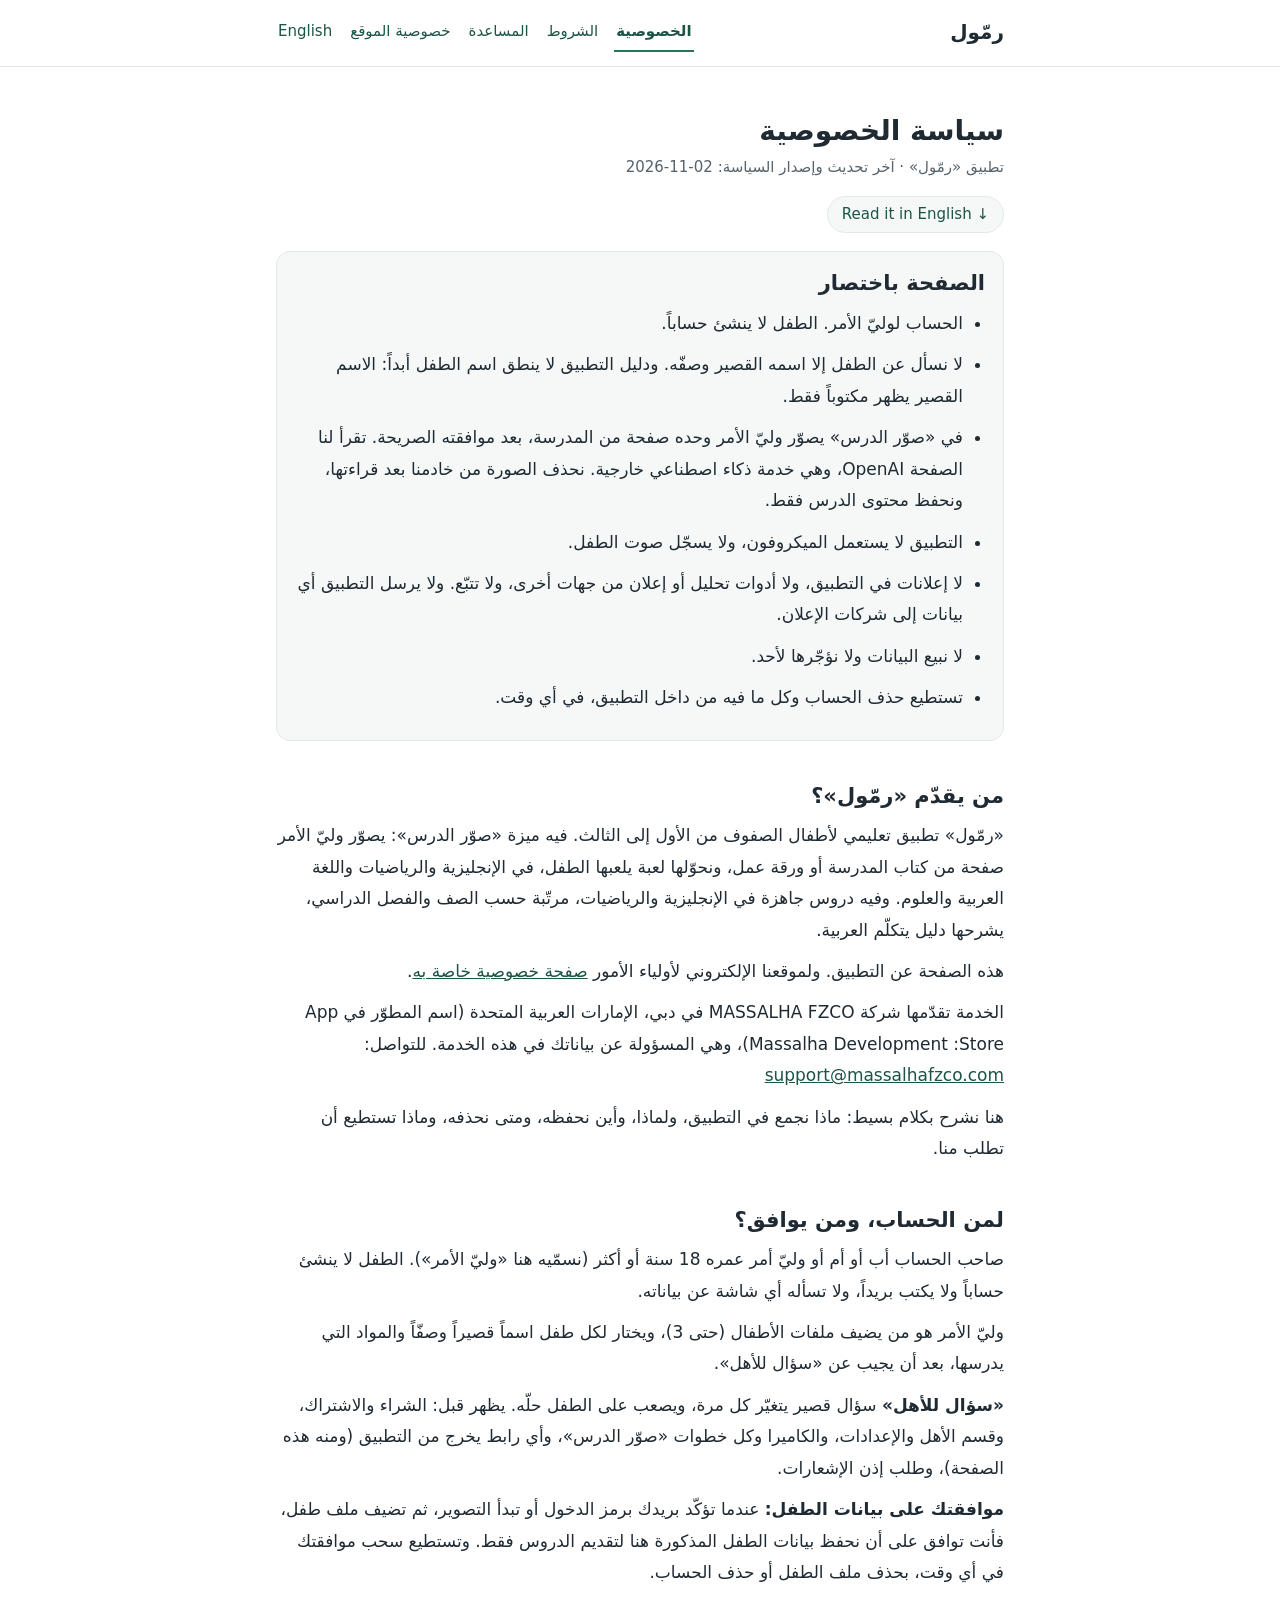
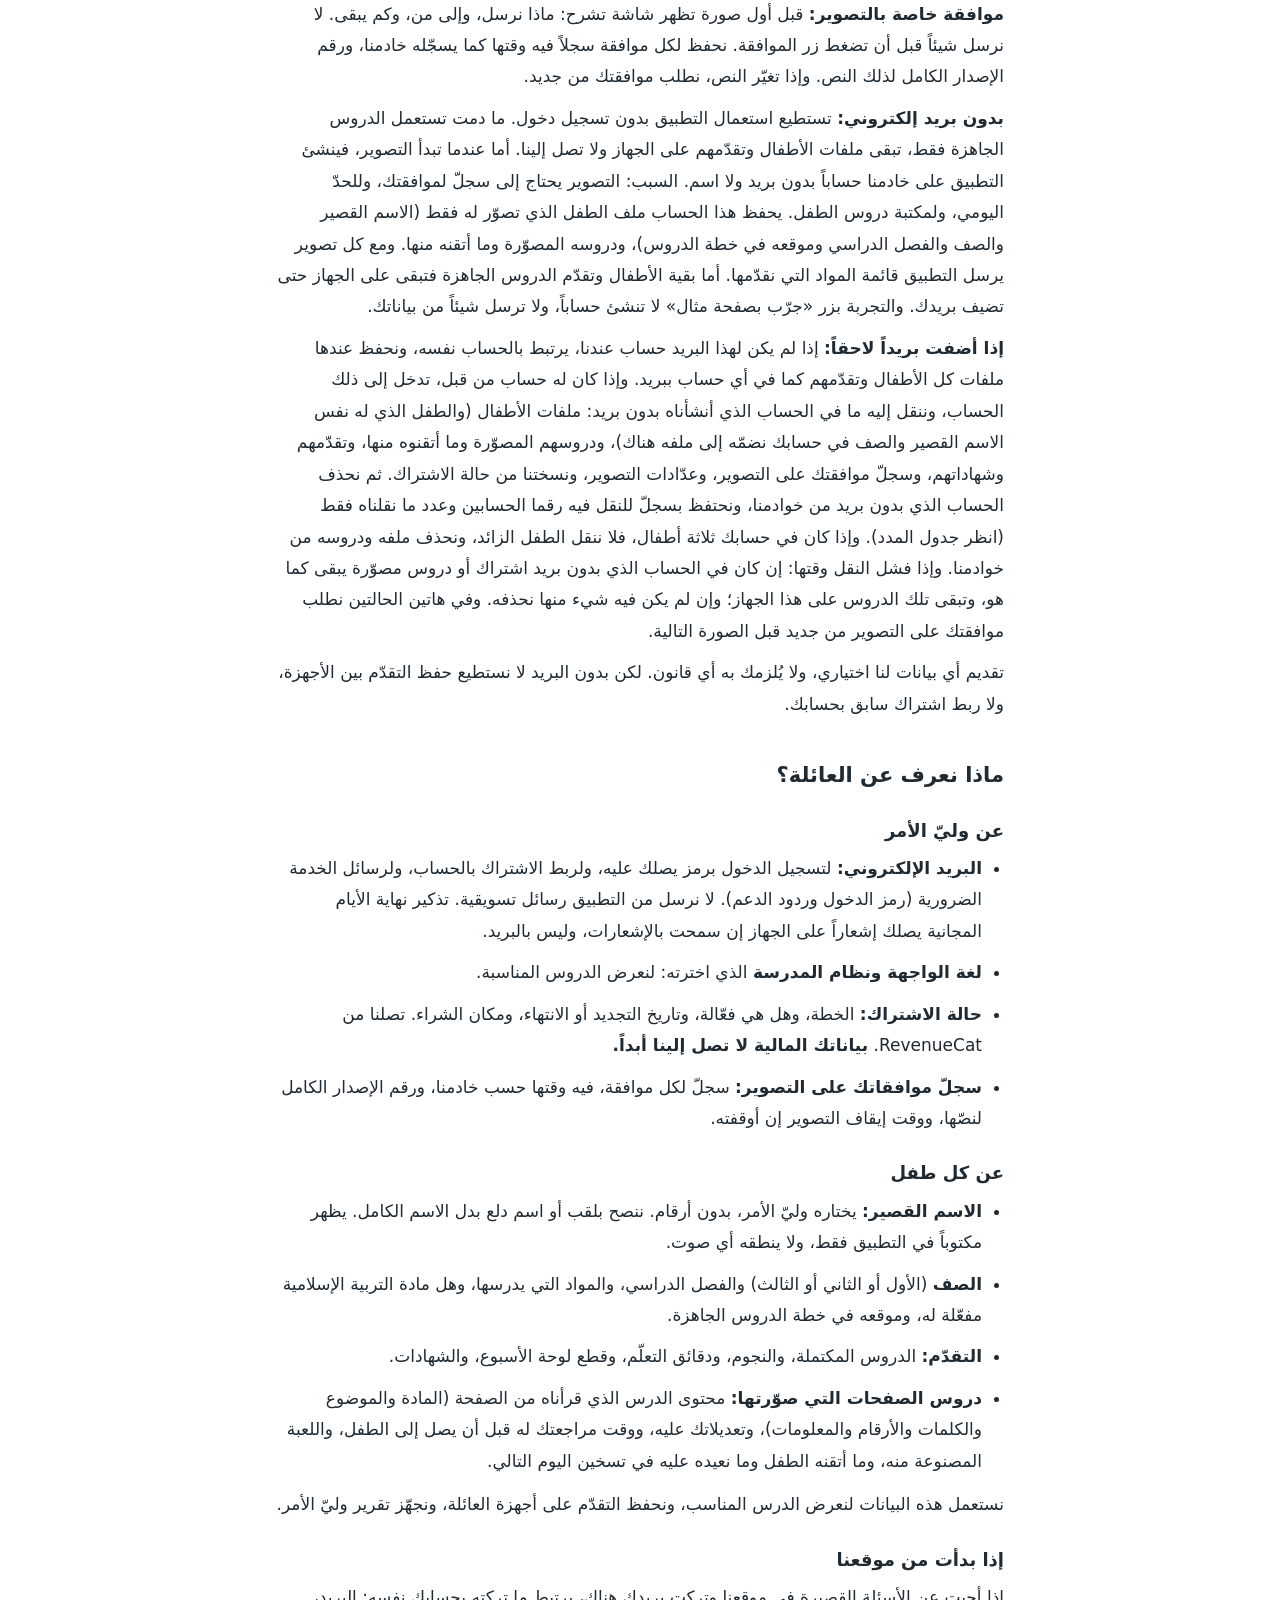
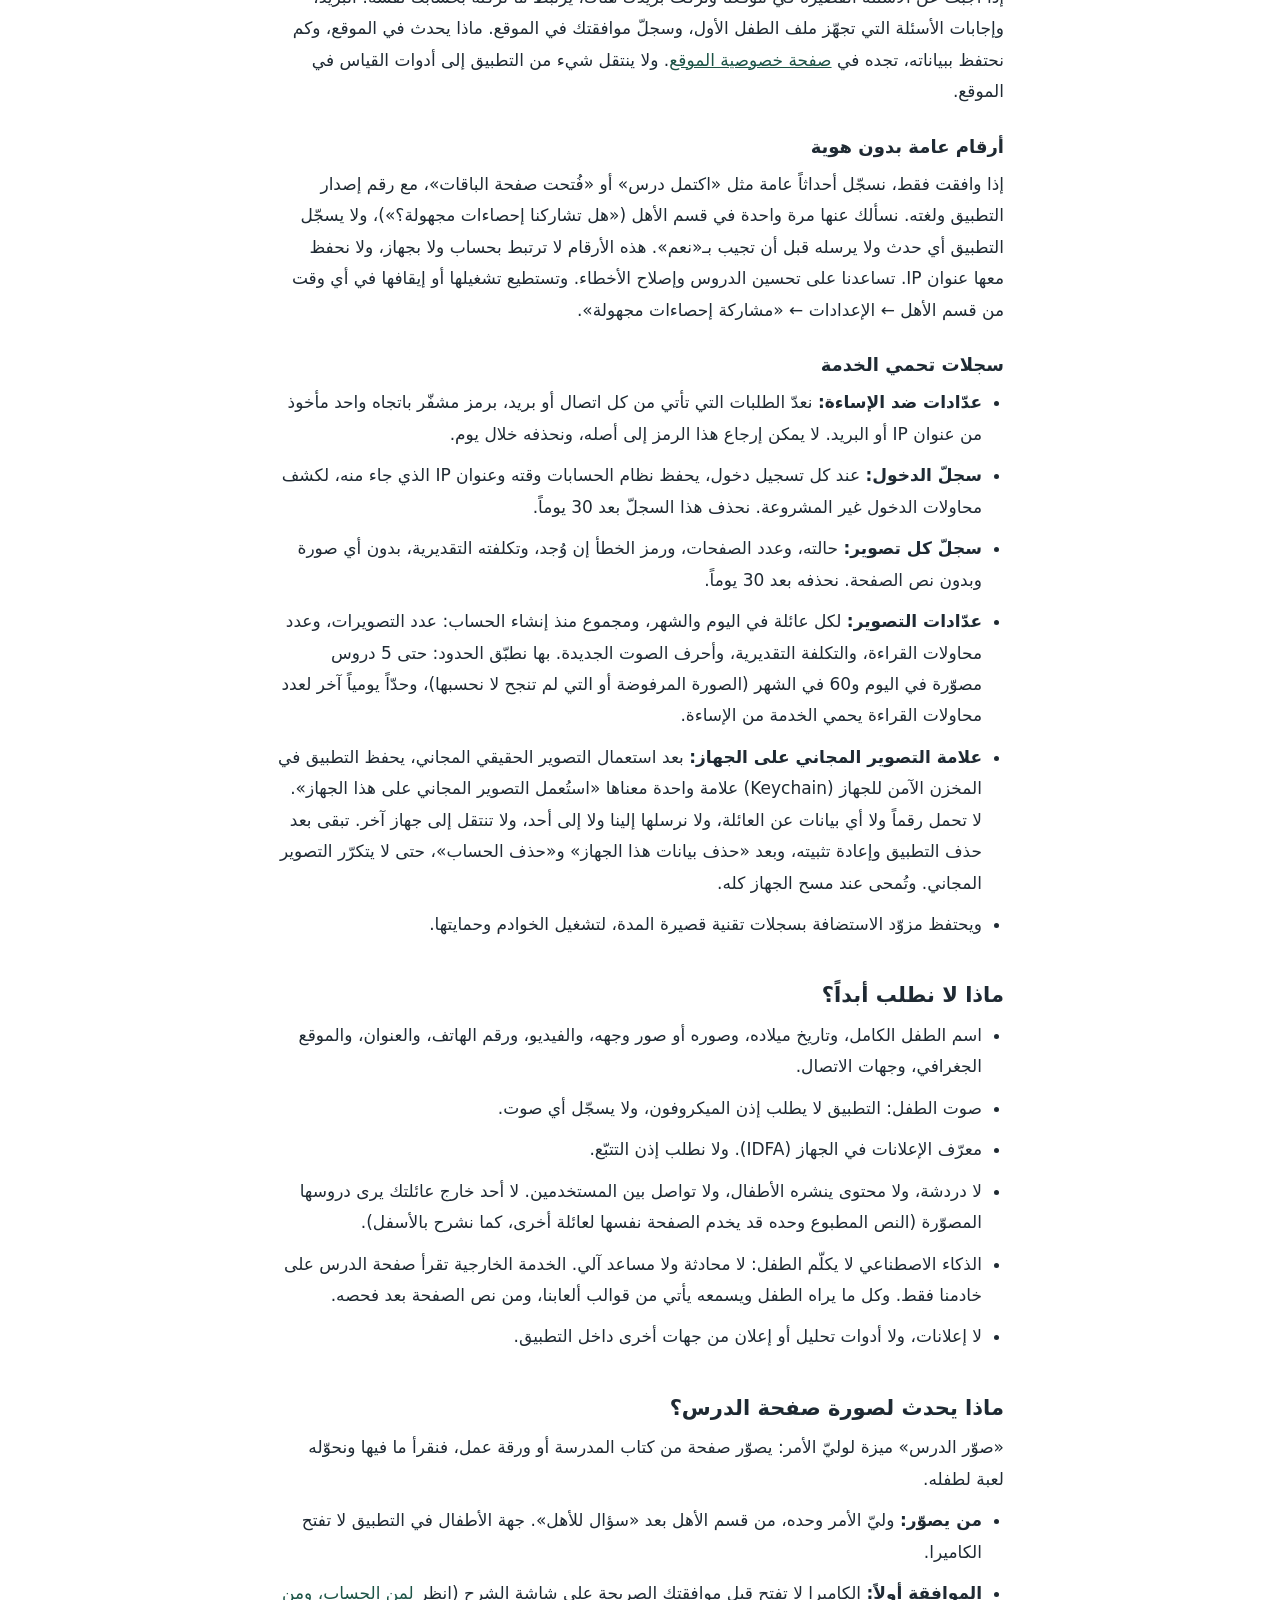
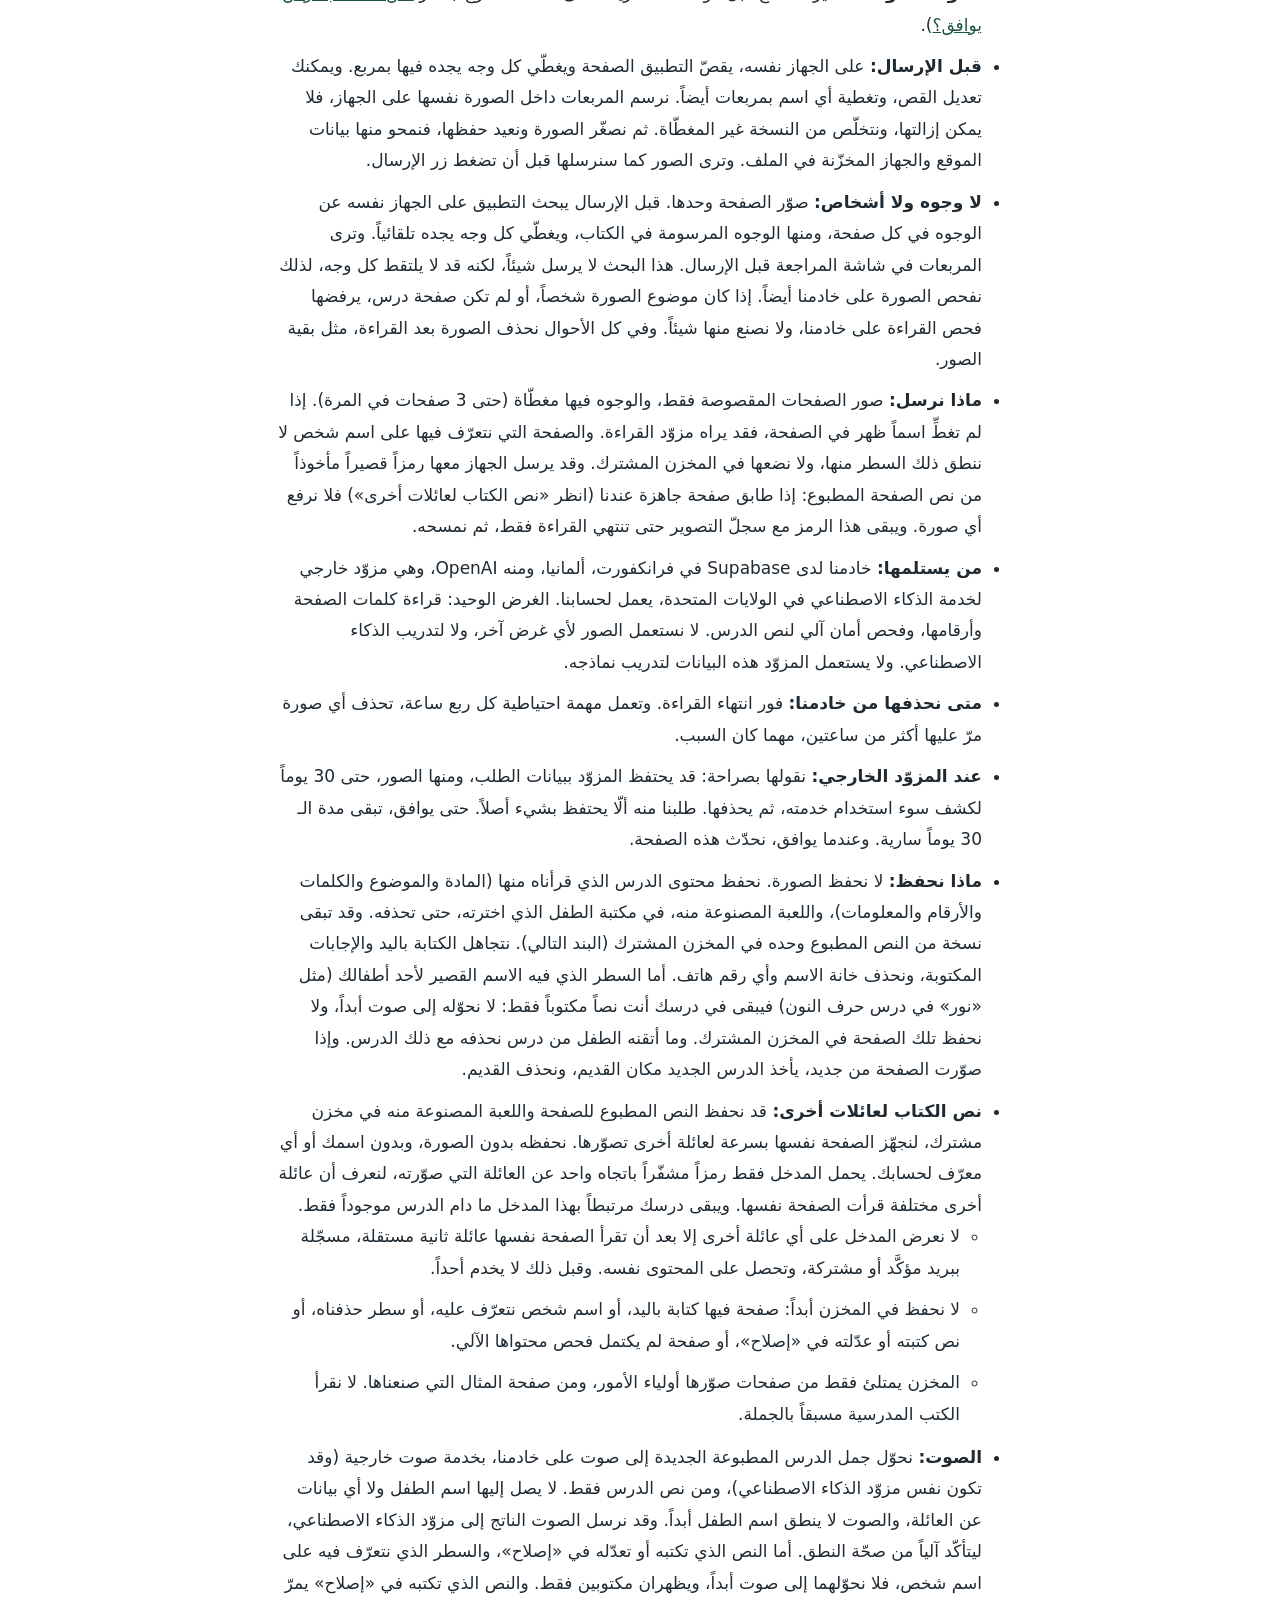
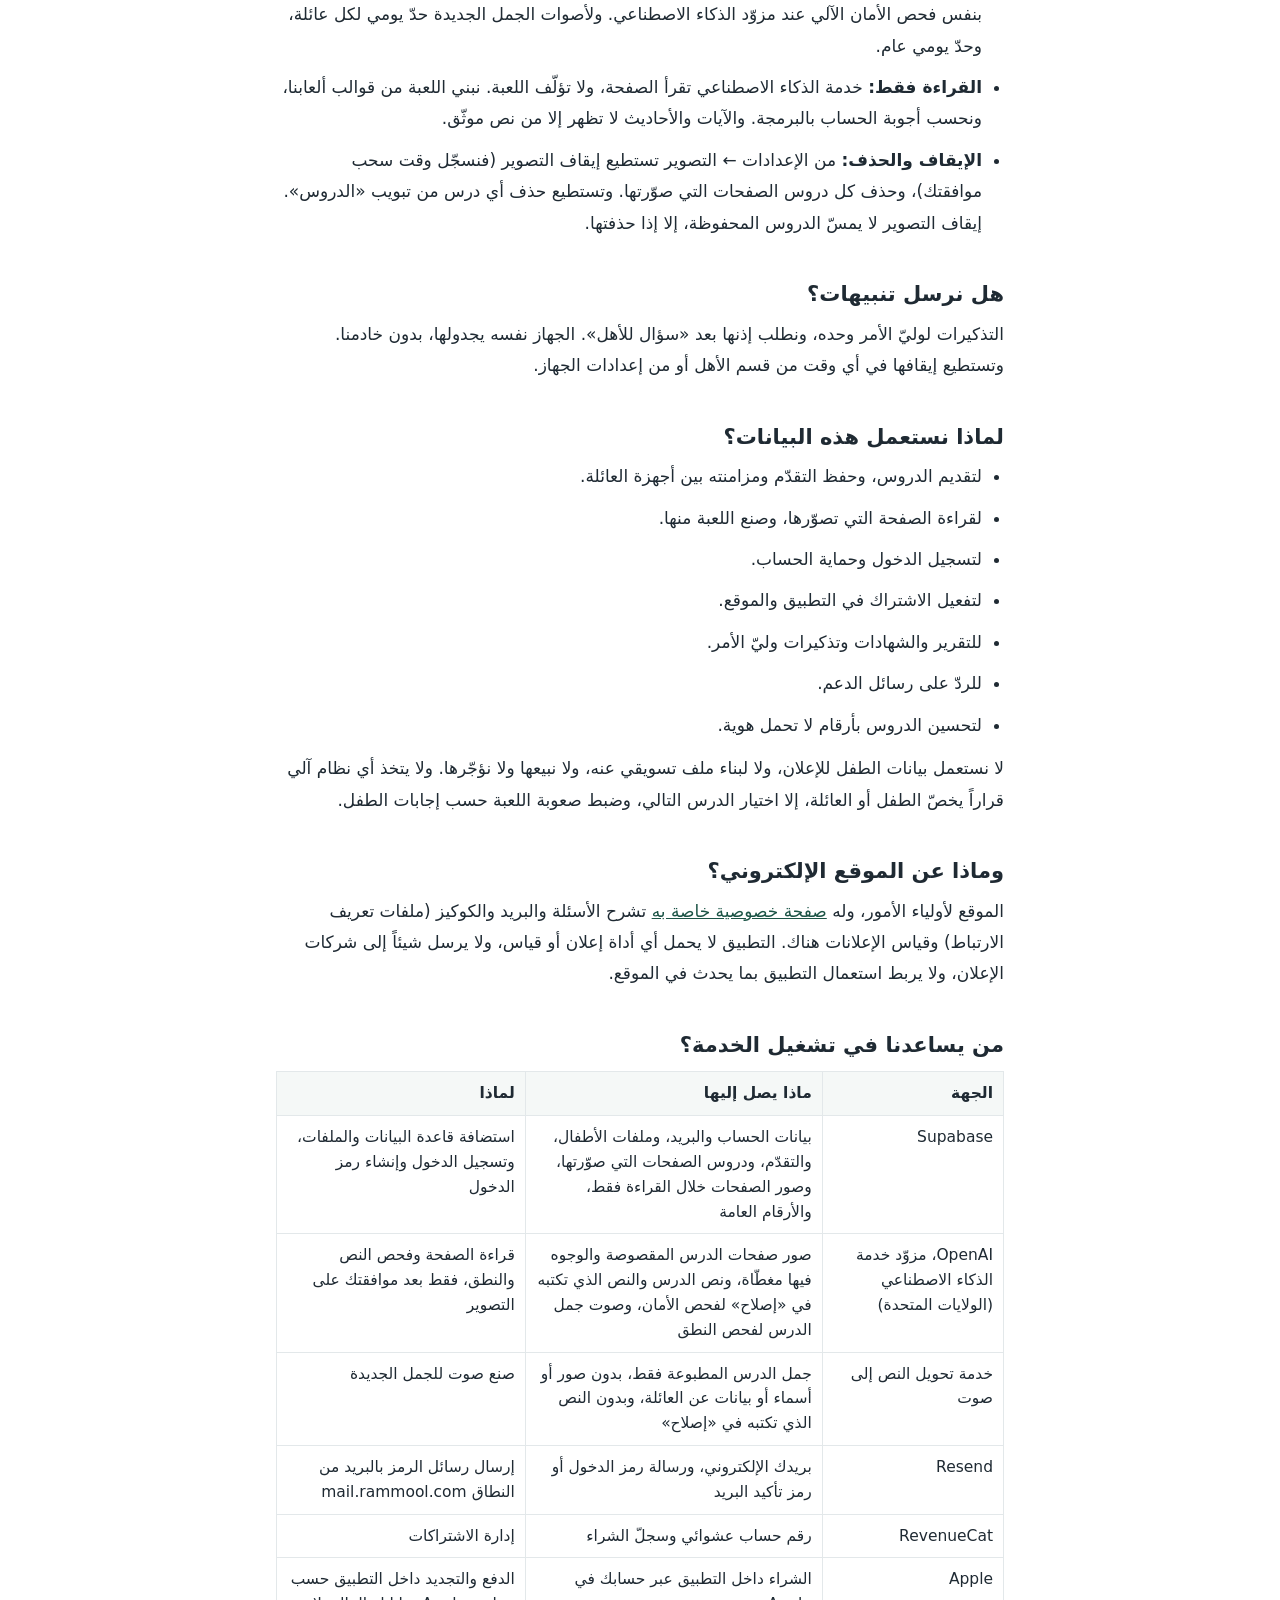
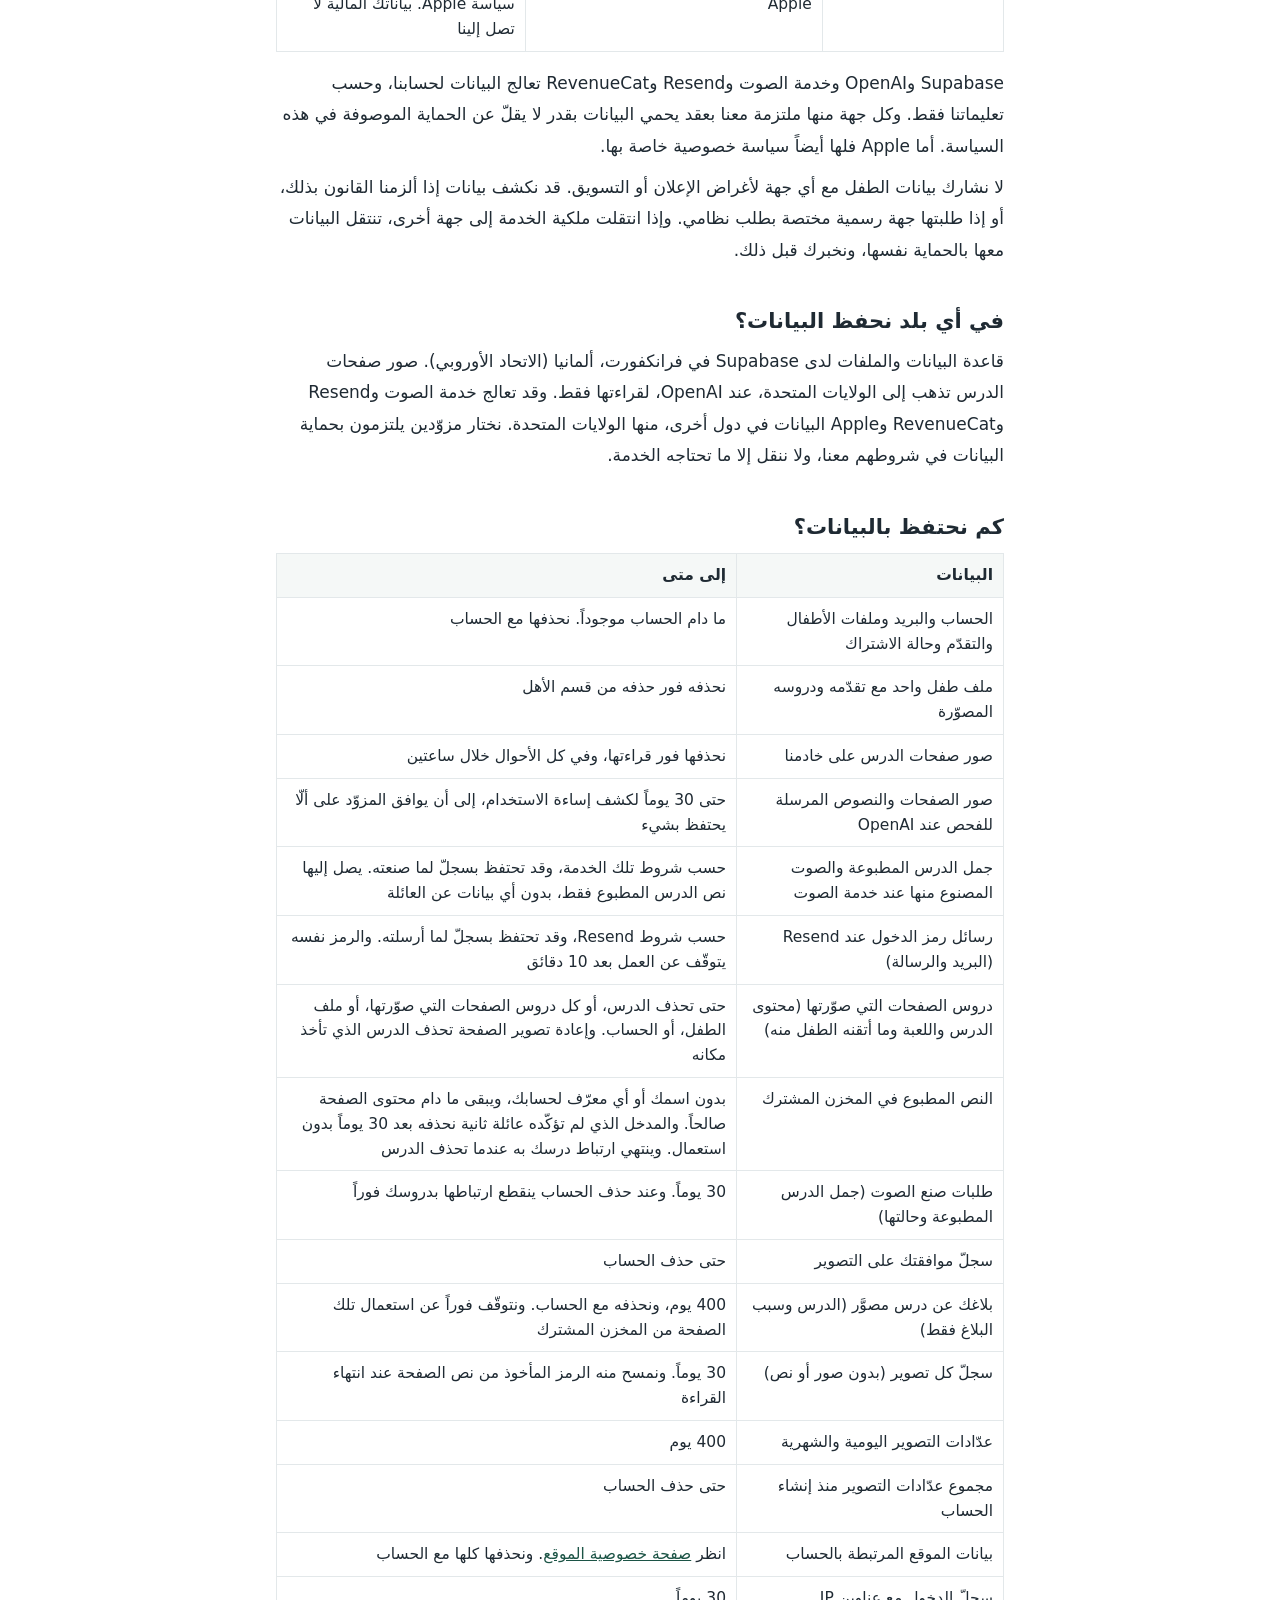
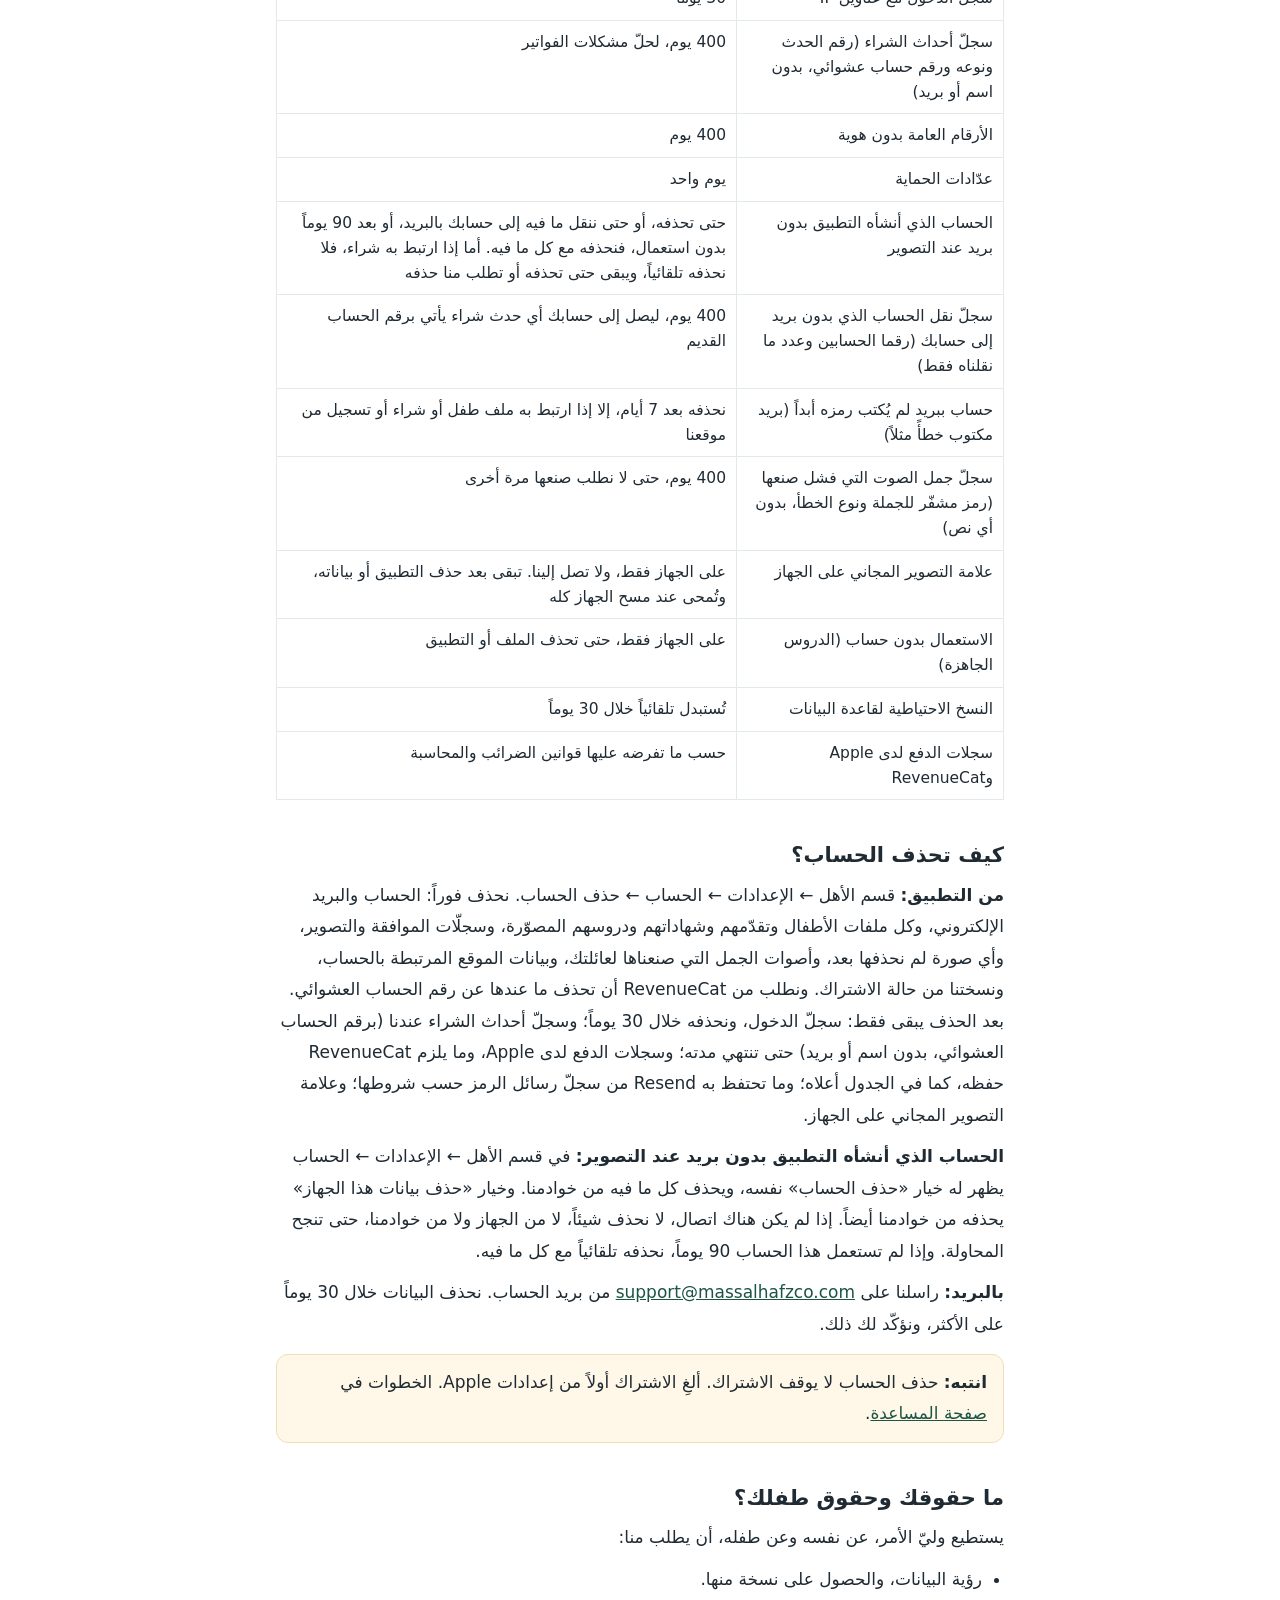
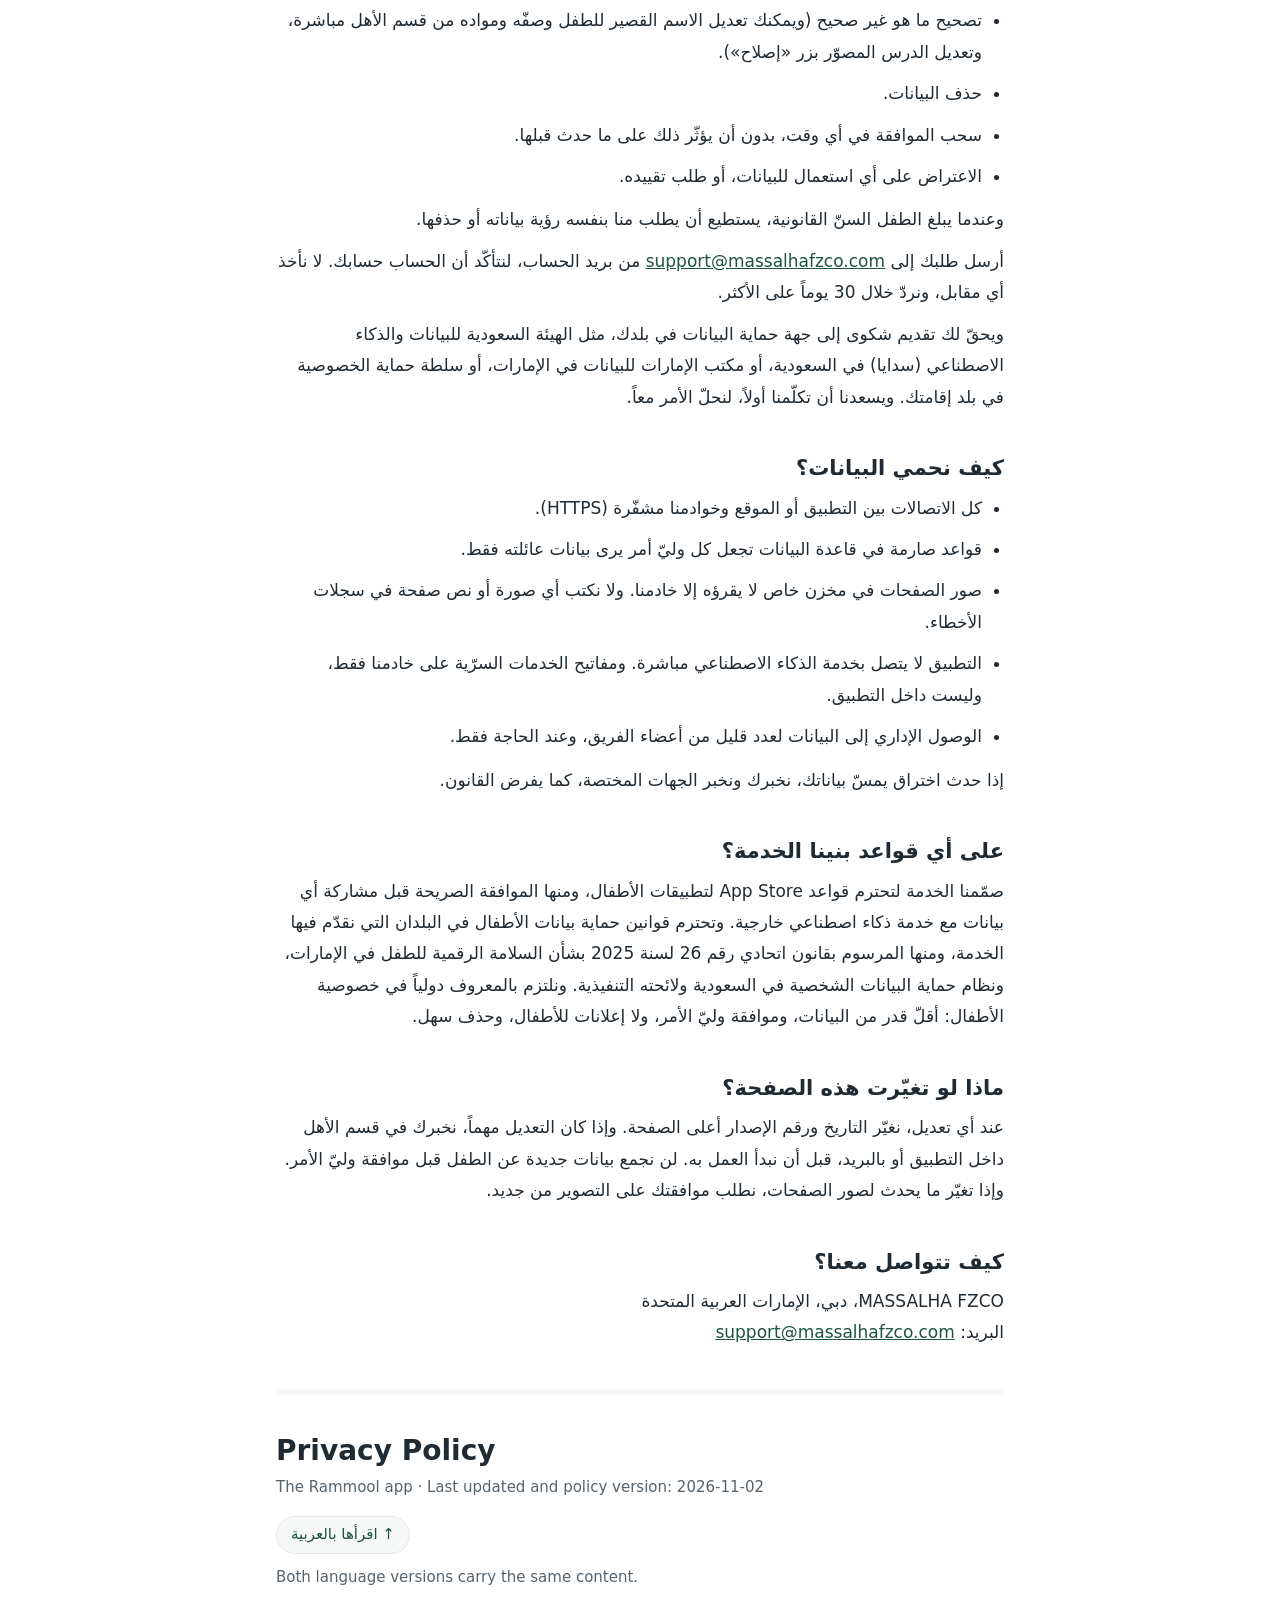
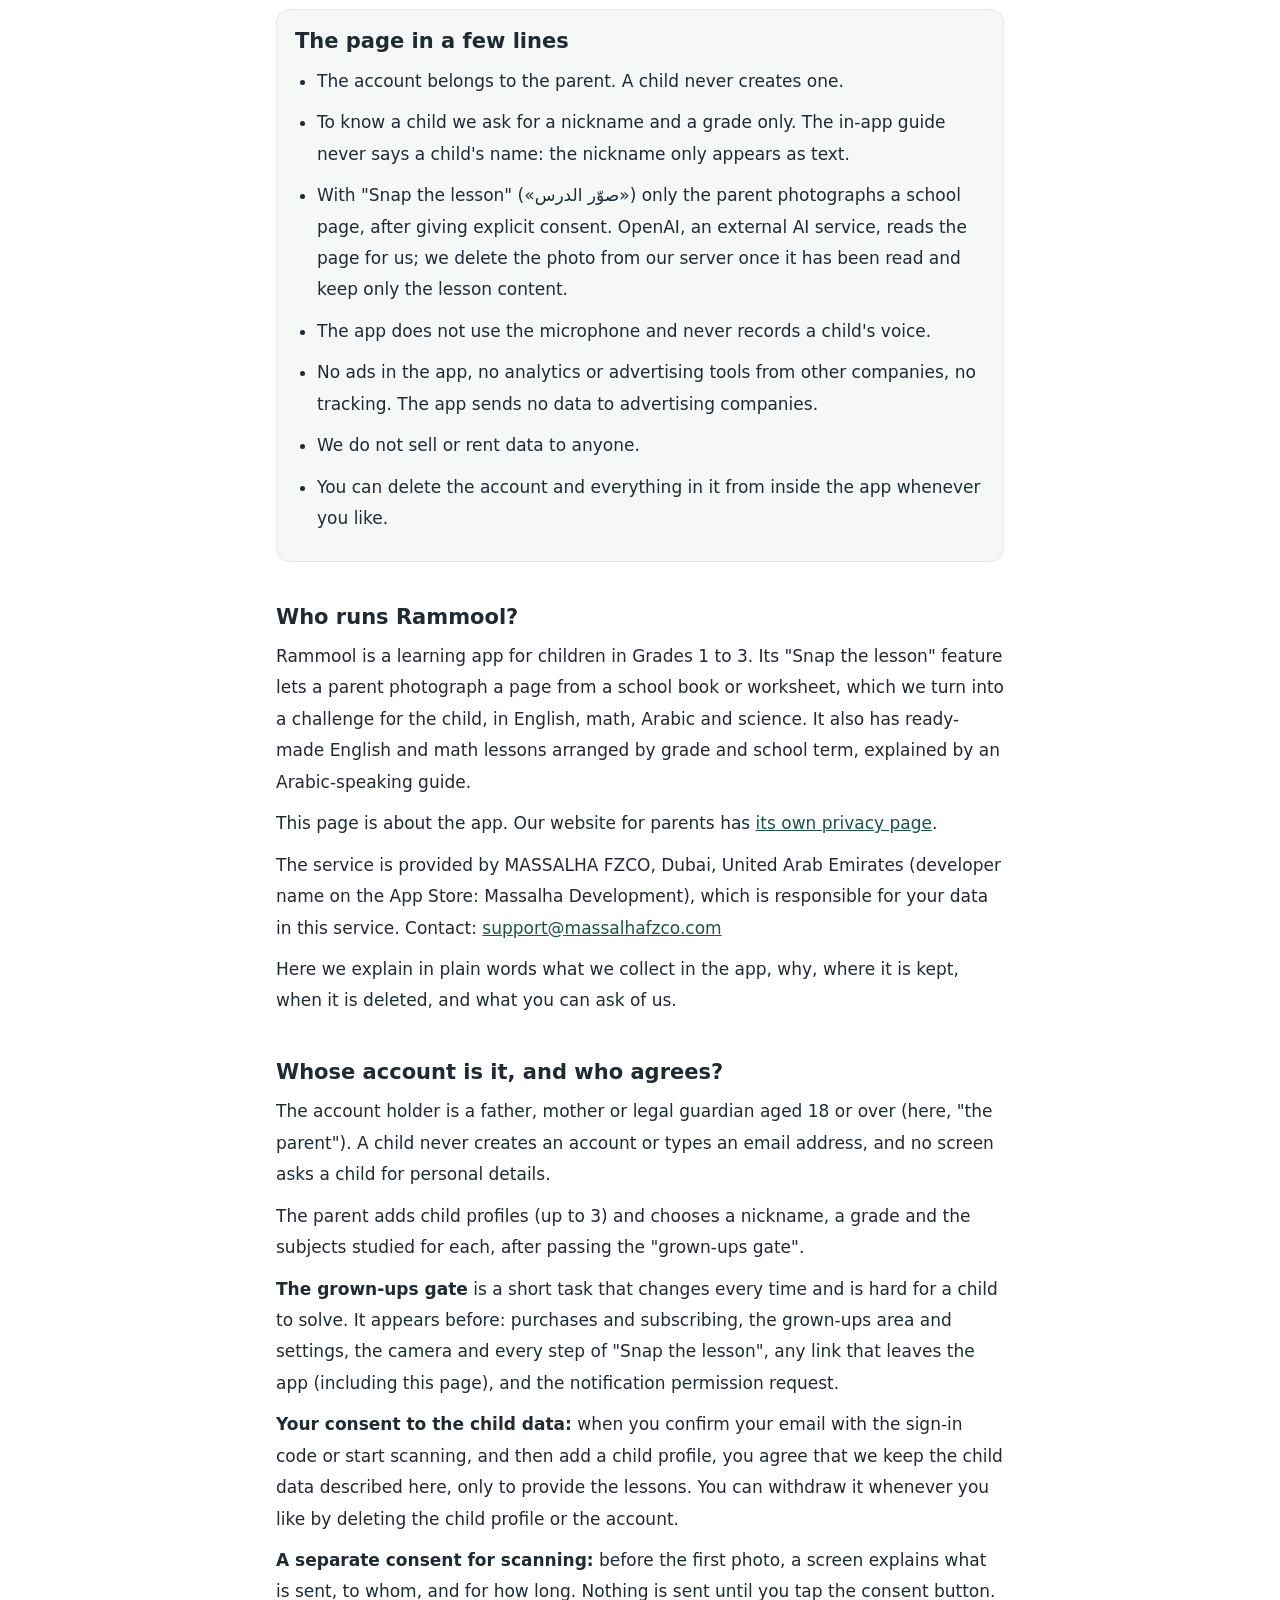
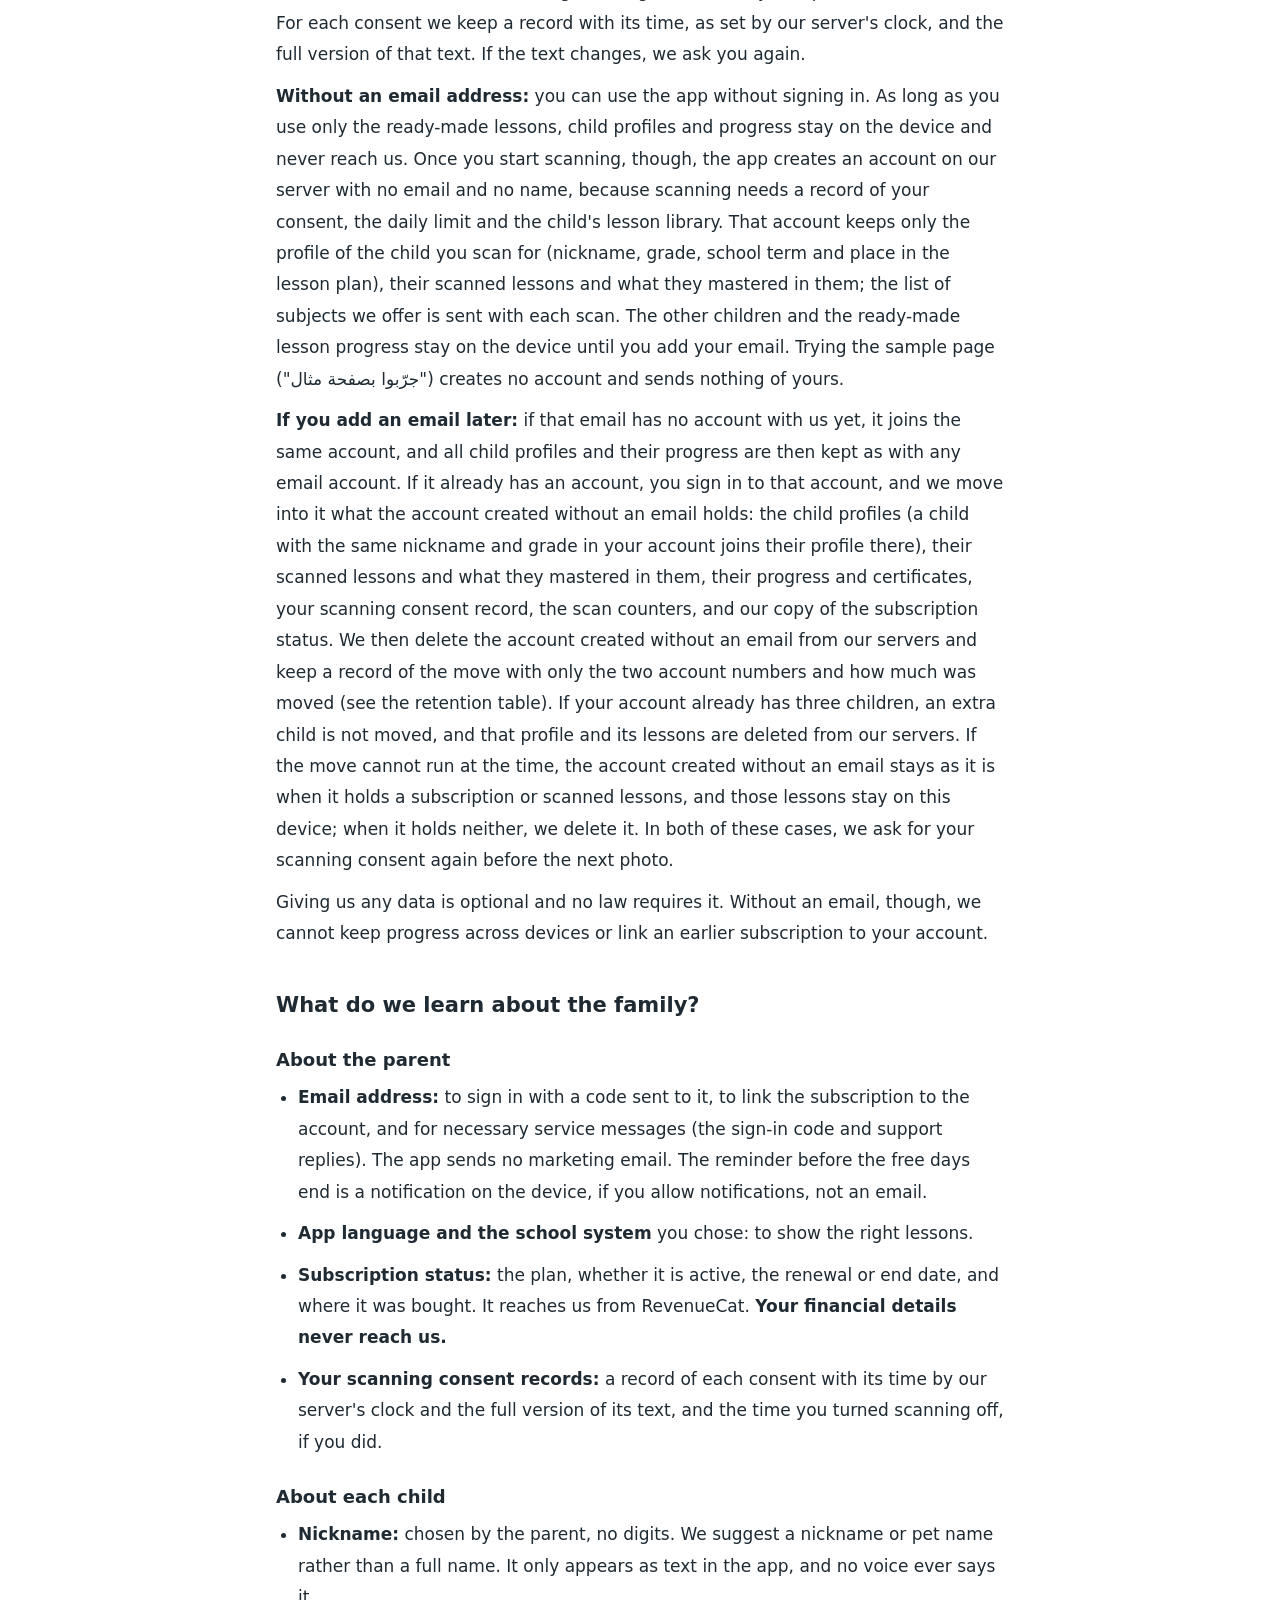
==== commit 611df7a6: "Site 2026-11-03: plain-Arabic pass (الباقات, دروس الصفحات التي صوّرتها), app unit names, privacy/ter" ====
--- a/privacy/index.html
+++ b/privacy/index.html
@@ -65,224 +65,224 @@
 <!-- ============================ العربية ============================ -->
 <section class="lang" id="ar" lang="ar" dir="rtl">
   <h1>سياسة الخصوصية</h1>
-  <p class="meta">تطبيق «رمّول» · آخر تحديث وإصدار السياسة: <span class="ltr" style="white-space:nowrap">2026-11-01</span></p>
+  <p class="meta">تطبيق «رمّول» · آخر تحديث وإصدار السياسة: <span class="ltr" style="white-space:nowrap">2026-11-02</span></p>
   <p><a class="jump" href="#en" lang="en" dir="ltr">Read it in English ↓</a></p>
 
   <div class="box" role="note" aria-labelledby="ar-short">
-    <h2 id="ar-short">الصفحة في سطور</h2>
+    <h2 id="ar-short">الصفحة باختصار</h2>
     <ul>
-      <li>الحساب يخصّ وليّ الأمر. الطفل لا ينشئ حساباً.</li>
-      <li>لنعرف الطفل نسأل عن لقب وصفّ فقط. والدليل في التطبيق لا ينطق اسم الطفل أبداً، فاللقب يظهر مكتوباً فقط.</li>
-      <li>في «صوّروا الدرس» يصوّر وليّ الأمر وحده صفحة من المدرسة، بعد موافقته الصريحة. تقرأ الصفحة لنا OpenAI، وهي خدمة ذكاء اصطناعي خارجية، ونحذف الصورة من خادمنا بعد قراءتها، ونحفظ محتوى الدرس فقط.</li>
-      <li>التطبيق لا يستعمل الميكروفون ولا يسجّل صوت الطفل.</li>
+      <li>الحساب لوليّ الأمر. الطفل لا ينشئ حساباً.</li>
+      <li>لا نسأل عن الطفل إلا اسمه القصير وصفّه. ودليل التطبيق لا ينطق اسم الطفل أبداً: الاسم القصير يظهر مكتوباً فقط.</li>
+      <li>في «صوّر الدرس» يصوّر وليّ الأمر وحده صفحة من المدرسة، بعد موافقته الصريحة. تقرأ لنا الصفحة OpenAI، وهي خدمة ذكاء اصطناعي خارجية. نحذف الصورة من خادمنا بعد قراءتها، ونحفظ محتوى الدرس فقط.</li>
+      <li>التطبيق لا يستعمل الميكروفون، ولا يسجّل صوت الطفل.</li>
       <li>لا إعلانات في التطبيق، ولا أدوات تحليل أو إعلان من جهات أخرى، ولا تتبّع. ولا يرسل التطبيق أي بيانات إلى شركات الإعلان.</li>
       <li>لا نبيع البيانات ولا نؤجّرها لأحد.</li>
-      <li>تستطيعون حذف الحساب وكل ما فيه من داخل التطبيق متى شئتم.</li>
+      <li>تستطيع حذف الحساب وكل ما فيه من داخل التطبيق، في أي وقت.</li>
     </ul>
   </div>
 
   <h2 id="ar-who">من يقدّم «رمّول»؟</h2>
-  <p>«رمّول» تطبيق تعليمي لأطفال الصفوف من الأول إلى الثالث. فيه ميزة «صوّروا الدرس»: يصوّر وليّ الأمر صفحة من كتاب المدرسة أو ورقة عمل، فنصنع منها تحدياً يلعبه الطفل، في الإنجليزية والرياضيات واللغة العربية والعلوم. وفيه دروس جاهزة في الإنجليزية والرياضيات مرتّبة حسب الصف والفصل الدراسي، يشرحها دليل يتكلّم العربية.</p>
-  <p>هذه الصفحة عن التطبيق. ولموقعنا الإلكتروني الموجّه لأولياء الأمور <a href="web/">صفحة خصوصية خاصة به</a>.</p>
-  <p>تقدّم الخدمة شركة <span class="ltr">MASSALHA FZCO</span> في دبي، الإمارات العربية المتحدة (اسم المطوّر في App Store: <span class="ltr">Massalha Development</span>)، وهي المسؤولة عن بياناتكم في هذه الخدمة. للتواصل: <a href="mailto:support@massalhafzco.com" class="ltr">support@massalhafzco.com</a></p>
-  <p>هنا نشرح بكلام بسيط: ما الذي نجمعه في التطبيق، ولماذا، وأين يُحفظ، ومتى يُحذف، وما الذي تستطيعون طلبه منا.</p>
+  <p>«رمّول» تطبيق تعليمي لأطفال الصفوف من الأول إلى الثالث. فيه ميزة «صوّر الدرس»: يصوّر وليّ الأمر صفحة من كتاب المدرسة أو ورقة عمل، ونحوّلها لعبة يلعبها الطفل، في الإنجليزية والرياضيات واللغة العربية والعلوم. وفيه دروس جاهزة في الإنجليزية والرياضيات، مرتّبة حسب الصف والفصل الدراسي، يشرحها دليل يتكلّم العربية.</p>
+  <p>هذه الصفحة عن التطبيق. ولموقعنا الإلكتروني لأولياء الأمور <a href="web/">صفحة خصوصية خاصة به</a>.</p>
+  <p>الخدمة تقدّمها شركة <span class="ltr">MASSALHA FZCO</span> في دبي، الإمارات العربية المتحدة (اسم المطوّر في App Store: <span class="ltr">Massalha Development</span>)، وهي المسؤولة عن بياناتك في هذه الخدمة. للتواصل: <a href="mailto:support@massalhafzco.com" class="ltr">support@massalhafzco.com</a></p>
+  <p>هنا نشرح بكلام بسيط: ماذا نجمع في التطبيق، ولماذا، وأين نحفظه، ومتى نحذفه، وماذا تستطيع أن تطلب منا.</p>
 
   <h2 id="ar-account">لمن الحساب، ومن يوافق؟</h2>
   <p>صاحب الحساب أب أو أم أو وليّ أمر عمره 18 سنة أو أكثر (نسمّيه هنا «وليّ الأمر»). الطفل لا ينشئ حساباً ولا يكتب بريداً، ولا تسأله أي شاشة عن بياناته.</p>
-  <p>وليّ الأمر هو من يضيف ملفات الأطفال (حتى 3)، ويختار لكل طفل لقباً وصفّاً والمواد التي يدرسها، بعد أن يجتاز «بوابة الكبار».</p>
-  <p><strong>بوابة الكبار</strong> مهمة قصيرة تتغيّر في كل مرة ويصعب على الطفل حلّها. تظهر قبل: الشراء والاشتراك، ومنطقة الكبار والإعدادات، والكاميرا وكل خطوات «صوّروا الدرس»، وأي رابط يخرج من التطبيق (ومنه هذه الصفحة)، وطلب إذن الإشعارات.</p>
-  <p><strong>موافقتكم على بيانات الطفل:</strong> عندما تؤكّدون بريدكم برمز الدخول أو تبدؤون التصوير، ثم تضيفون ملف طفل، فأنتم توافقون على أن نحفظ بيانات الطفل المذكورة هنا لتقديم الدروس فقط. وتستطيعون سحب موافقتكم متى شئتم بحذف ملف الطفل أو حذف الحساب.</p>
-  <p><strong>موافقة خاصة بالتصوير:</strong> قبل أول صورة تظهر شاشة تشرح ما يُرسل، وإلى من، وكم يبقى. لا يُرسل شيء قبل أن تضغطوا زر الموافقة. نحفظ لكل موافقة سجلاً فيه وقتها كما يسجّله خادمنا، ورقم الإصدار الكامل لذلك النص. وإذا تغيّر النص نطلب موافقتكم من جديد.</p>
-  <p><strong>دون بريد إلكتروني:</strong> تستطيعون استعمال التطبيق دون تسجيل دخول. ما دمتم تستعملون الدروس الجاهزة فقط، تبقى ملفات الأطفال وتقدّمهم على الجهاز ولا تصل إلينا. أما حين تبدؤون التصوير، فينشئ التطبيق على خادمنا حساباً بلا بريد ولا اسم، لأن التصوير يحتاج إلى سجلّ لموافقتكم، وللحدّ اليومي، ولمكتبة دروس الطفل. يحفظ هذا الحساب ملف الطفل الذي تصوّرون له فقط (اللقب والصف والفصل الدراسي وموقعه في خطة الدروس) ودروسه المصوّرة وما أتقنه منها، ويُرسل مع كل تصوير ما فعّلتموه من مواد لذلك الطفل. أما بقية الأطفال وتقدّم الدروس الجاهزة فتبقى على الجهاز حتى تضيفوا بريدكم. وتجربة «جرّبوا بصفحة مثال» لا تنشئ حساباً ولا ترسل شيئاً من بياناتكم.</p>
-  <p><strong>إذا أضفتم بريداً لاحقاً:</strong> إن لم يكن لهذا البريد حساب عندنا، يرتبط بالحساب نفسه، وتُحفظ عندها ملفات كل الأطفال وتقدّمهم كما في أي حساب ببريد. وإن كان له حساب من قبل، تدخلون إلى ذلك الحساب، وننقل إليه ما في الحساب الذي أُنشئ بلا بريد: ملفات الأطفال (والطفل الذي له اللقب والصف نفسهما في حسابكم يُضمّ إلى ملفه هناك)، ودروسهم المصوّرة وما أتقنوه منها، وتقدّمهم وشهاداتهم، وسجلّ موافقتكم على التصوير، وعدّادات التصوير، ونسختنا من حالة الاشتراك. ثم نحذف الحساب الذي أُنشئ بلا بريد من خوادمنا، ونحتفظ بسجلّ للنقل فيه رقما الحسابين وعدد ما نُقل فقط (انظر جدول المدد). وإذا امتلأ حسابكم بثلاثة أطفال، فالطفل الزائد لا يُنقل، ويُحذف ملفه ودروسه من خوادمنا. وإذا تعذّر النقل حينها، يبقى الحساب الذي أُنشئ بلا بريد كما هو إن كان فيه اشتراك أو دروس مصوّرة، وتبقى تلك الدروس على هذا الجهاز، ونحذفه إن لم يكن فيه شيء منها. وفي هاتين الحالتين نطلب موافقتكم على التصوير من جديد قبل الصورة التالية.</p>
-  <p>تقديم أي بيانات لنا اختياري ولا يُلزمكم به قانون. لكن دون البريد لا نستطيع حفظ التقدّم بين الأجهزة، ولا ربط اشتراك سابق بحسابكم.</p>
-
-  <h2 id="ar-collect">ماذا نعرف عن الأسرة؟</h2>
+  <p>وليّ الأمر هو من يضيف ملفات الأطفال (حتى 3)، ويختار لكل طفل اسماً قصيراً وصفّاً والمواد التي يدرسها، بعد أن يجيب عن «سؤال للأهل».</p>
+  <p><strong>«سؤال للأهل»</strong> سؤال قصير يتغيّر كل مرة، ويصعب على الطفل حلّه. يظهر قبل: الشراء والاشتراك، وقسم الأهل والإعدادات، والكاميرا وكل خطوات «صوّر الدرس»، وأي رابط يخرج من التطبيق (ومنه هذه الصفحة)، وطلب إذن الإشعارات.</p>
+  <p><strong>موافقتك على بيانات الطفل:</strong> عندما تؤكّد بريدك برمز الدخول أو تبدأ التصوير، ثم تضيف ملف طفل، فأنت توافق على أن نحفظ بيانات الطفل المذكورة هنا لتقديم الدروس فقط. وتستطيع سحب موافقتك في أي وقت، بحذف ملف الطفل أو حذف الحساب.</p>
+  <p><strong>موافقة خاصة بالتصوير:</strong> قبل أول صورة تظهر شاشة تشرح: ماذا نرسل، وإلى من، وكم يبقى. لا نرسل شيئاً قبل أن تضغط زر الموافقة. نحفظ لكل موافقة سجلاً فيه وقتها كما يسجّله خادمنا، ورقم الإصدار الكامل لذلك النص. وإذا تغيّر النص، نطلب موافقتك من جديد.</p>
+  <p><strong>بدون بريد إلكتروني:</strong> تستطيع استعمال التطبيق بدون تسجيل دخول. ما دمت تستعمل الدروس الجاهزة فقط، تبقى ملفات الأطفال وتقدّمهم على الجهاز ولا تصل إلينا. أما عندما تبدأ التصوير، فينشئ التطبيق على خادمنا حساباً بدون بريد ولا اسم. السبب: التصوير يحتاج إلى سجلّ لموافقتك، وللحدّ اليومي، ولمكتبة دروس الطفل. يحفظ هذا الحساب ملف الطفل الذي تصوّر له فقط (الاسم القصير والصف والفصل الدراسي وموقعه في خطة الدروس)، ودروسه المصوّرة وما أتقنه منها. ومع كل تصوير يرسل التطبيق قائمة المواد التي نقدّمها. أما بقية الأطفال وتقدّم الدروس الجاهزة فتبقى على الجهاز حتى تضيف بريدك. والتجربة بزر «جرّب بصفحة مثال» لا تنشئ حساباً، ولا ترسل شيئاً من بياناتك.</p>
+  <p><strong>إذا أضفت بريداً لاحقاً:</strong> إذا لم يكن لهذا البريد حساب عندنا، يرتبط بالحساب نفسه، ونحفظ عندها ملفات كل الأطفال وتقدّمهم كما في أي حساب ببريد. وإذا كان له حساب من قبل، تدخل إلى ذلك الحساب، وننقل إليه ما في الحساب الذي أنشأناه بدون بريد: ملفات الأطفال (والطفل الذي له نفس الاسم القصير والصف في حسابك نضمّه إلى ملفه هناك)، ودروسهم المصوّرة وما أتقنوه منها، وتقدّمهم وشهاداتهم، وسجلّ موافقتك على التصوير، وعدّادات التصوير، ونسختنا من حالة الاشتراك. ثم نحذف الحساب الذي بدون بريد من خوادمنا، ونحتفظ بسجلّ للنقل فيه رقما الحسابين وعدد ما نقلناه فقط (انظر جدول المدد). وإذا كان في حسابك ثلاثة أطفال، فلا ننقل الطفل الزائد، ونحذف ملفه ودروسه من خوادمنا. وإذا فشل النقل وقتها: إن كان في الحساب الذي بدون بريد اشتراك أو دروس مصوّرة يبقى كما هو، وتبقى تلك الدروس على هذا الجهاز؛ وإن لم يكن فيه شيء منها نحذفه. وفي هاتين الحالتين نطلب موافقتك على التصوير من جديد قبل الصورة التالية.</p>
+  <p>تقديم أي بيانات لنا اختياري، ولا يُلزمك به أي قانون. لكن بدون البريد لا نستطيع حفظ التقدّم بين الأجهزة، ولا ربط اشتراك سابق بحسابك.</p>
+
+  <h2 id="ar-collect">ماذا نعرف عن العائلة؟</h2>
 
   <h3>عن وليّ الأمر</h3>
   <ul>
-    <li><strong>البريد الإلكتروني:</strong> لتسجيل الدخول برمز يصلكم عليه، ولربط الاشتراك بالحساب، ولرسائل الخدمة الضرورية (رمز الدخول وردود الدعم). لا نرسل من التطبيق رسائل تسويقية. تذكير نهاية الأيام المجانية يصلكم إشعاراً على الجهاز إن سمحتم بالإشعارات، لا بالبريد.</li>
-    <li><strong>لغة الواجهة ونظام المدرسة</strong> الذي اخترتموه: لعرض الدروس المناسبة.</li>
-    <li><strong>حالة الاشتراك:</strong> الخطة، وهل هي فعّالة، وتاريخ التجديد أو الانتهاء، ومكان الشراء. تصلنا من RevenueCat. <strong>بياناتكم المالية لا تصل إلينا أبداً.</strong></li>
-    <li><strong>سجلّ موافقاتكم على التصوير:</strong> سجلّ لكل موافقة، فيه وقتها حسب خادمنا ورقم الإصدار الكامل لنصّها، ووقت إيقاف التصوير إن أوقفتموه.</li>
+    <li><strong>البريد الإلكتروني:</strong> لتسجيل الدخول برمز يصلك عليه، ولربط الاشتراك بالحساب، ولرسائل الخدمة الضرورية (رمز الدخول وردود الدعم). لا نرسل من التطبيق رسائل تسويقية. تذكير نهاية الأيام المجانية يصلك إشعاراً على الجهاز إن سمحت بالإشعارات، وليس بالبريد.</li>
+    <li><strong>لغة الواجهة ونظام المدرسة</strong> الذي اخترته: لنعرض الدروس المناسبة.</li>
+    <li><strong>حالة الاشتراك:</strong> الخطة، وهل هي فعّالة، وتاريخ التجديد أو الانتهاء، ومكان الشراء. تصلنا من RevenueCat. <strong>بياناتك المالية لا تصل إلينا أبداً.</strong></li>
+    <li><strong>سجلّ موافقاتك على التصوير:</strong> سجلّ لكل موافقة، فيه وقتها حسب خادمنا، ورقم الإصدار الكامل لنصّها، ووقت إيقاف التصوير إن أوقفته.</li>
   </ul>
 
   <h3>عن كل طفل</h3>
   <ul>
-    <li><strong>اللقب:</strong> يختاره وليّ الأمر، دون أرقام. ننصح بلقب أو اسم تدليل بدل الاسم الكامل. يظهر مكتوباً في التطبيق فقط، ولا ينطقه أي صوت.</li>
+    <li><strong>الاسم القصير:</strong> يختاره وليّ الأمر، بدون أرقام. ننصح بلقب أو اسم دلع بدل الاسم الكامل. يظهر مكتوباً في التطبيق فقط، ولا ينطقه أي صوت.</li>
     <li><strong>الصف</strong> (الأول أو الثاني أو الثالث) والفصل الدراسي، والمواد التي يدرسها، وهل مادة التربية الإسلامية مفعّلة له، وموقعه في خطة الدروس الجاهزة.</li>
     <li><strong>التقدّم:</strong> الدروس المكتملة، والنجوم، ودقائق التعلّم، وقطع لوحة الأسبوع، والشهادات.</li>
-    <li><strong>الدروس المصوّرة:</strong> محتوى الدرس الذي قرأناه من الصفحة (المادة والموضوع والكلمات والأرقام والمعلومات)، وتعديلاتكم عليه، ووقت مراجعتكم له قبل أن يصل إلى الطفل، والتحدي المصنوع منه، وما أتقنه الطفل وما نعيده عليه في تسخين اليوم التالي.</li>
-  </ul>
-  <p>نستعمل هذه البيانات لعرض الدرس المناسب، وحفظ التقدّم على أجهزة الأسرة، وإعداد تقرير وليّ الأمر.</p>
-
-  <h3>إذا بدأتم من موقعنا</h3>
-  <p>إذا أجبتم عن الاختبار القصير في موقعنا وتركتم بريدكم هناك، يرتبط ما تركتموه بحسابكم نفسه: البريد، وإجابات الاختبار التي تجهّز ملف الطفل الأول، وسجلّ موافقتكم في الموقع. ما يجري في الموقع وكم نحتفظ ببياناته مشروح في <a href="web/">صفحة خصوصية الموقع</a>. ولا ينتقل شيء من التطبيق إلى أدوات القياس في الموقع.</p>
-
-  <h3>أرقام عامة بلا هوية</h3>
-  <p>إذا وافقتم فقط، نسجّل أحداثاً عامة مثل «اكتمل درس» أو «فُتحت صفحة الخطط»، مع رقم إصدار التطبيق ولغته. نسألكم عنها مرة واحدة في منطقة الكبار («هل تشاركوننا إحصاءات مجهولة؟»)، ولا يسجّل التطبيق أي حدث ولا يرسله قبل أن تجيبوا بـ«نعم». لا ترتبط بحساب ولا بجهاز، ولا نحفظ معها عنوان IP. تساعدنا على تحسين الدروس وإصلاح الأخطاء. وتستطيعون تشغيلها أو إيقافها متى شئتم من منطقة الكبار ← الإعدادات ← «مشاركة إحصاءات مجهولة».</p>
+    <li><strong>دروس الصفحات التي صوّرتها:</strong> محتوى الدرس الذي قرأناه من الصفحة (المادة والموضوع والكلمات والأرقام والمعلومات)، وتعديلاتك عليه، ووقت مراجعتك له قبل أن يصل إلى الطفل، واللعبة المصنوعة منه، وما أتقنه الطفل وما نعيده عليه في تسخين اليوم التالي.</li>
+  </ul>
+  <p>نستعمل هذه البيانات لنعرض الدرس المناسب، ونحفظ التقدّم على أجهزة العائلة، ونجهّز تقرير وليّ الأمر.</p>
+
+  <h3>إذا بدأت من موقعنا</h3>
+  <p>إذا أجبت عن الأسئلة القصيرة في موقعنا وتركت بريدك هناك، يرتبط ما تركته بحسابك نفسه: البريد، وإجابات الأسئلة التي تجهّز ملف الطفل الأول، وسجلّ موافقتك في الموقع. ماذا يحدث في الموقع، وكم نحتفظ ببياناته، تجده في <a href="web/">صفحة خصوصية الموقع</a>. ولا ينتقل شيء من التطبيق إلى أدوات القياس في الموقع.</p>
+
+  <h3>أرقام عامة بدون هوية</h3>
+  <p>إذا وافقت فقط، نسجّل أحداثاً عامة مثل «اكتمل درس» أو «فُتحت صفحة الباقات»، مع رقم إصدار التطبيق ولغته. نسألك عنها مرة واحدة في قسم الأهل («هل تشاركنا إحصاءات مجهولة؟»)، ولا يسجّل التطبيق أي حدث ولا يرسله قبل أن تجيب بـ«نعم». هذه الأرقام لا ترتبط بحساب ولا بجهاز، ولا نحفظ معها عنوان IP. تساعدنا على تحسين الدروس وإصلاح الأخطاء. وتستطيع تشغيلها أو إيقافها في أي وقت من قسم الأهل ← الإعدادات ← «مشاركة إحصاءات مجهولة».</p>
 
   <h3>سجلات تحمي الخدمة</h3>
   <ul>
-    <li><strong>عدّادات ضد الإساءة:</strong> نعدّ الطلبات القادمة من كل اتصال أو بريد برمز مشفّر باتجاه واحد مأخوذ من عنوان IP أو البريد، لا يمكن إرجاعه إلى أصله، ونحذفه خلال يوم.</li>
-    <li><strong>سجلّ الدخول:</strong> عند كل تسجيل دخول يحفظ نظام الحسابات وقته وعنوان IP الذي جاء منه، لكشف محاولات الدخول غير المشروعة. نحذف هذا السجلّ بعد 30 يوماً.</li>
-    <li><strong>سجلّ كل تصوير:</strong> حالته، وعدد الصفحات، ورمز الخطأ إن وُجد، وتكلفته التقديرية، دون أي صورة ودون نص الصفحة. يُحذف بعد 30 يوماً.</li>
-    <li><strong>عدّادات التصوير:</strong> لكل أسرة في اليوم والشهر، ومجموع منذ إنشاء الحساب: عدد التصويرات، وعدد محاولات القراءة، والتكلفة التقديرية، وأحرف الصوت الجديدة. بها نطبّق الحدود: حتى 5 دروس مصوّرة في اليوم و60 في الشهر (الصورة المرفوضة أو التي لم تنجح لا تُحسب منها)، وحدّاً يومياً منفصلاً لعدد محاولات القراءة يحمي الخدمة من الإساءة.</li>
-    <li><strong>علامة التصوير المجاني على الجهاز:</strong> بعد أن يُستعمل التصوير الحقيقي المجاني، يحفظ التطبيق في المخزن الآمن للجهاز (Keychain) علامة واحدة معناها «استُعمل التصوير المجاني على هذا الجهاز». لا تحمل رقماً ولا أي بيانات عن الأسرة، ولا تُرسل إلينا ولا إلى أحد، ولا تنتقل إلى جهاز آخر. تبقى بعد حذف التطبيق وإعادة تثبيته، وبعد «حذف بيانات هذا الجهاز» و«حذف الحساب»، حتى لا يتكرّر التصوير المجاني، وتُمحى عند مسح الجهاز كله.</li>
-    <li>ويحتفظ مزوّد الاستضافة بسجلات تقنية قصيرة المدة لتشغيل الخوادم وحمايتها.</li>
-  </ul>
-
-  <h2 id="ar-never">ما الذي لا نطلبه أبداً؟</h2>
+    <li><strong>عدّادات ضد الإساءة:</strong> نعدّ الطلبات التي تأتي من كل اتصال أو بريد، برمز مشفّر باتجاه واحد مأخوذ من عنوان IP أو البريد. لا يمكن إرجاع هذا الرمز إلى أصله، ونحذفه خلال يوم.</li>
+    <li><strong>سجلّ الدخول:</strong> عند كل تسجيل دخول، يحفظ نظام الحسابات وقته وعنوان IP الذي جاء منه، لكشف محاولات الدخول غير المشروعة. نحذف هذا السجلّ بعد 30 يوماً.</li>
+    <li><strong>سجلّ كل تصوير:</strong> حالته، وعدد الصفحات، ورمز الخطأ إن وُجد، وتكلفته التقديرية، بدون أي صورة وبدون نص الصفحة. نحذفه بعد 30 يوماً.</li>
+    <li><strong>عدّادات التصوير:</strong> لكل عائلة في اليوم والشهر، ومجموع منذ إنشاء الحساب: عدد التصويرات، وعدد محاولات القراءة، والتكلفة التقديرية، وأحرف الصوت الجديدة. بها نطبّق الحدود: حتى 5 دروس مصوّرة في اليوم و60 في الشهر (الصورة المرفوضة أو التي لم تنجح لا نحسبها)، وحدّاً يومياً آخر لعدد محاولات القراءة يحمي الخدمة من الإساءة.</li>
+    <li><strong>علامة التصوير المجاني على الجهاز:</strong> بعد استعمال التصوير الحقيقي المجاني، يحفظ التطبيق في المخزن الآمن للجهاز (Keychain) علامة واحدة معناها «استُعمل التصوير المجاني على هذا الجهاز». لا تحمل رقماً ولا أي بيانات عن العائلة، ولا نرسلها إلينا ولا إلى أحد، ولا تنتقل إلى جهاز آخر. تبقى بعد حذف التطبيق وإعادة تثبيته، وبعد «حذف بيانات هذا الجهاز» و«حذف الحساب»، حتى لا يتكرّر التصوير المجاني. وتُمحى عند مسح الجهاز كله.</li>
+    <li>ويحتفظ مزوّد الاستضافة بسجلات تقنية قصيرة المدة، لتشغيل الخوادم وحمايتها.</li>
+  </ul>
+
+  <h2 id="ar-never">ماذا لا نطلب أبداً؟</h2>
   <ul>
     <li>اسم الطفل الكامل، وتاريخ ميلاده، وصوره أو صور وجهه، والفيديو، ورقم الهاتف، والعنوان، والموقع الجغرافي، وجهات الاتصال.</li>
-    <li>صوت الطفل: التطبيق لا يطلب إذن الميكروفون ولا يسجّل أي صوت.</li>
+    <li>صوت الطفل: التطبيق لا يطلب إذن الميكروفون، ولا يسجّل أي صوت.</li>
     <li>معرّف الإعلانات في الجهاز (IDFA). ولا نطلب إذن التتبّع.</li>
-    <li>لا دردشة، ولا محتوى ينشره الأطفال، ولا تواصل بين المستخدمين. لا يرى أحد خارج أسرتكم دروسها المصوّرة (النص المطبوع وحده قد يخدم الصفحة نفسها لأسرة أخرى، كما نشرح أدناه).</li>
-    <li>الذكاء الاصطناعي لا يكلّم الطفل: لا محادثة ولا مساعد آلي. الخدمة الخارجية تقرأ صفحة الدرس على خادمنا فقط، وكل ما يراه الطفل ويسمعه يأتي من قوالب ألعابنا ومن نص الصفحة بعد فحصه.</li>
+    <li>لا دردشة، ولا محتوى ينشره الأطفال، ولا تواصل بين المستخدمين. لا أحد خارج عائلتك يرى دروسها المصوّرة (النص المطبوع وحده قد يخدم الصفحة نفسها لعائلة أخرى، كما نشرح بالأسفل).</li>
+    <li>الذكاء الاصطناعي لا يكلّم الطفل: لا محادثة ولا مساعد آلي. الخدمة الخارجية تقرأ صفحة الدرس على خادمنا فقط. وكل ما يراه الطفل ويسمعه يأتي من قوالب ألعابنا، ومن نص الصفحة بعد فحصه.</li>
     <li>لا إعلانات، ولا أدوات تحليل أو إعلان من جهات أخرى داخل التطبيق.</li>
   </ul>
 
   <h2 id="ar-scan">ماذا يحدث لصورة صفحة الدرس؟</h2>
-  <p>«صوّروا الدرس» ميزة لوليّ الأمر: يصوّر صفحة من كتاب المدرسة أو ورقة عمل، فنقرأ ما فيها ونصنع منه تحدياً لطفله.</p>
-  <ul>
-    <li><strong>من يصوّر:</strong> وليّ الأمر وحده، من منطقة الكبار بعد بوابة الكبار. جهة الأطفال لا تفتح الكاميرا.</li>
-    <li><strong>الموافقة أولاً:</strong> الكاميرا لا تفتح قبل موافقتكم الصريحة على شاشة الشرح (انظر <a href="#ar-account">لمن الحساب، ومن يوافق؟</a>).</li>
-    <li><strong>قبل الإرسال:</strong> تقصّون الصفحة وتغطّون أي اسم بمربعات. نرسم المربعات داخل الصورة نفسها على الجهاز فلا يمكن إزالتها، ونتخلّص من النسخة غير المغطّاة. ثم نصغّر الصورة ونعيد حفظها، فتُمحى منها بيانات الموقع والجهاز المخزّنة في الملف. وترون الصور كما ستُرسل قبل أن تضغطوا زر الإرسال.</li>
-    <li><strong>لا وجوه ولا أشخاص:</strong> صوّروا الصفحة وحدها، وتأكّدوا في شاشة المراجعة قبل الإرسال أن لا أحد في الصورة، وغطّوا أي وجه يظهر في طرف الصفحة كما تغطّون الأسماء. يفحص التطبيق كل صفحة بحثاً عن الوجوه على الجهاز نفسه قبل الإرسال، ولا يرسل صفحة فيها وجه، بل يطلب منكم تغطيته أو إعادة التصوير. هذا الفحص لا يرسل شيئاً، لكنه قد لا يلتقط كل وجه، لذلك يبقى الفحص على خادمنا أيضاً. إذا كان شخص هو موضوع الصورة، أو لم تكن صفحة درس، يرفضها فحص القراءة على خادمنا ولا نصنع منها شيئاً. وفي كل الأحوال تُحذف الصورة بعد القراءة كبقية الصور.</li>
-    <li><strong>ما يُرسل:</strong> صور الصفحات المقصوصة والمغطّاة فقط (حتى 3 صفحات في المرة). وقد يرسل الجهاز معها رمزاً قصيراً مأخوذاً من نص الصفحة المطبوع: إذا طابق صفحة جاهزة عندنا (انظر «نص الكتاب لأسر أخرى») فلا تُرفع أي صورة. ويبقى هذا الرمز مع سجلّ التصوير حتى تنتهي القراءة فقط، ثم يُمسح.</li>
-    <li><strong>من يستلمها:</strong> خادمنا لدى Supabase في فرانكفورت، ألمانيا، ومنه OpenAI، وهي مزوّد خارجي لخدمة الذكاء الاصطناعي في الولايات المتحدة تعمل لحسابنا. الغرض الوحيد: قراءة كلمات الصفحة وأرقامها، وفحص أمان آلي لنص الدرس. لا نستعمل الصور لأي غرض آخر، ولا لتدريب الذكاء الاصطناعي، ولا يستعمل المزوّد هذه البيانات لتدريب نماذجه.</li>
-    <li><strong>متى تُحذف من خادمنا:</strong> فور انتهاء القراءة. وتعمل مهمة احتياطية كل ربع ساعة تحذف أي صورة مضى عليها أكثر من ساعتين، مهما كان السبب.</li>
-    <li><strong>عند المزوّد الخارجي:</strong> نقولها بصراحة: قد يحتفظ المزوّد ببيانات الطلب، ومنها الصور، حتى 30 يوماً لكشف إساءة استخدام خدمته، ثم يحذفها. طلبنا منه ألّا يحتفظ بشيء أصلاً. إلى أن يوافق تبقى مدة الـ 30 يوماً سارية، وحين يوافق نحدّث هذه الصفحة.</li>
-    <li><strong>ما نحفظه:</strong> لا نحفظ الصورة. نحفظ محتوى الدرس الذي قرأناه منها (المادة والموضوع والكلمات والأرقام والمعلومات) والتحدي المصنوع منه، في مكتبة الطفل الذي اخترتموه، حتى تحذفوه. وقد تبقى نسخة من النص المطبوع وحده في المخزن المشترك (البند التالي). نتجاهل الكتابة باليد والإجابات المكتوبة، ونحذف خانة الاسم وأي رقم هاتف. أما السطر الذي فيه لقب أحد أطفالكم (مثل «نور» في درس حرف النون) فيبقى في درسكم أنتم نصاً مكتوباً فقط: لا يُحوَّل إلى صوت أبداً، ولا تُحفظ تلك الصفحة في المخزن المشترك. وما أتقنه الطفل من درس يُحذف مع ذلك الدرس. وإذا صوّرتم الصفحة من جديد، يحلّ الدرس الجديد محلّ القديم ويُحذف القديم.</li>
-    <li><strong>نص الكتاب لأسر أخرى:</strong> قد نحفظ النص المطبوع للصفحة والتحدي المصنوع منه في مخزن مشترك، لنجهّز الصفحة نفسها بسرعة لأسرة أخرى تصوّرها. نحفظه دون الصورة، ودون اسمكم أو أي معرّف لحسابكم. يحمل المدخل فقط رمزاً مشفّراً باتجاه واحد عن الأسرة التي صوّرته، لنعرف أن أسرة أخرى مختلفة قرأت الصفحة نفسها. ويبقى درسكم مرتبطاً بهذا المدخل ما دام الدرس موجوداً فقط.
+  <p>«صوّر الدرس» ميزة لوليّ الأمر: يصوّر صفحة من كتاب المدرسة أو ورقة عمل، فنقرأ ما فيها ونحوّله لعبة لطفله.</p>
+  <ul>
+    <li><strong>من يصوّر:</strong> وليّ الأمر وحده، من قسم الأهل بعد «سؤال للأهل». جهة الأطفال في التطبيق لا تفتح الكاميرا.</li>
+    <li><strong>الموافقة أولاً:</strong> الكاميرا لا تفتح قبل موافقتك الصريحة على شاشة الشرح (انظر <a href="#ar-account">لمن الحساب، ومن يوافق؟</a>).</li>
+    <li><strong>قبل الإرسال:</strong> على الجهاز نفسه، يقصّ التطبيق الصفحة ويغطّي كل وجه يجده فيها بمربع. ويمكنك تعديل القص، وتغطية أي اسم بمربعات أيضاً. نرسم المربعات داخل الصورة نفسها على الجهاز، فلا يمكن إزالتها، ونتخلّص من النسخة غير المغطّاة. ثم نصغّر الصورة ونعيد حفظها، فنمحو منها بيانات الموقع والجهاز المخزّنة في الملف. وترى الصور كما سنرسلها قبل أن تضغط زر الإرسال.</li>
+    <li><strong>لا وجوه ولا أشخاص:</strong> صوّر الصفحة وحدها. قبل الإرسال يبحث التطبيق على الجهاز نفسه عن الوجوه في كل صفحة، ومنها الوجوه المرسومة في الكتاب، ويغطّي كل وجه يجده تلقائياً. وترى المربعات في شاشة المراجعة قبل الإرسال. هذا البحث لا يرسل شيئاً، لكنه قد لا يلتقط كل وجه، لذلك نفحص الصورة على خادمنا أيضاً. إذا كان موضوع الصورة شخصاً، أو لم تكن صفحة درس، يرفضها فحص القراءة على خادمنا، ولا نصنع منها شيئاً. وفي كل الأحوال نحذف الصورة بعد القراءة، مثل بقية الصور.</li>
+    <li><strong>ماذا نرسل:</strong> صور الصفحات المقصوصة فقط، والوجوه فيها مغطّاة (حتى 3 صفحات في المرة). إذا لم تغطِّ اسماً ظهر في الصفحة، فقد يراه مزوّد القراءة. والصفحة التي نتعرّف فيها على اسم شخص لا ننطق ذلك السطر منها، ولا نضعها في المخزن المشترك. وقد يرسل الجهاز معها رمزاً قصيراً مأخوذاً من نص الصفحة المطبوع: إذا طابق صفحة جاهزة عندنا (انظر «نص الكتاب لعائلات أخرى») فلا نرفع أي صورة. ويبقى هذا الرمز مع سجلّ التصوير حتى تنتهي القراءة فقط، ثم نمسحه.</li>
+    <li><strong>من يستلمها:</strong> خادمنا لدى Supabase في فرانكفورت، ألمانيا، ومنه OpenAI، وهي مزوّد خارجي لخدمة الذكاء الاصطناعي في الولايات المتحدة، يعمل لحسابنا. الغرض الوحيد: قراءة كلمات الصفحة وأرقامها، وفحص أمان آلي لنص الدرس. لا نستعمل الصور لأي غرض آخر، ولا لتدريب الذكاء الاصطناعي. ولا يستعمل المزوّد هذه البيانات لتدريب نماذجه.</li>
+    <li><strong>متى نحذفها من خادمنا:</strong> فور انتهاء القراءة. وتعمل مهمة احتياطية كل ربع ساعة، تحذف أي صورة مرّ عليها أكثر من ساعتين، مهما كان السبب.</li>
+    <li><strong>عند المزوّد الخارجي:</strong> نقولها بصراحة: قد يحتفظ المزوّد ببيانات الطلب، ومنها الصور، حتى 30 يوماً لكشف سوء استخدام خدمته، ثم يحذفها. طلبنا منه ألّا يحتفظ بشيء أصلاً. حتى يوافق، تبقى مدة الـ 30 يوماً سارية. وعندما يوافق، نحدّث هذه الصفحة.</li>
+    <li><strong>ماذا نحفظ:</strong> لا نحفظ الصورة. نحفظ محتوى الدرس الذي قرأناه منها (المادة والموضوع والكلمات والأرقام والمعلومات)، واللعبة المصنوعة منه، في مكتبة الطفل الذي اخترته، حتى تحذفه. وقد تبقى نسخة من النص المطبوع وحده في المخزن المشترك (البند التالي). نتجاهل الكتابة باليد والإجابات المكتوبة، ونحذف خانة الاسم وأي رقم هاتف. أما السطر الذي فيه الاسم القصير لأحد أطفالك (مثل «نور» في درس حرف النون) فيبقى في درسك أنت نصاً مكتوباً فقط: لا نحوّله إلى صوت أبداً، ولا نحفظ تلك الصفحة في المخزن المشترك. وما أتقنه الطفل من درس نحذفه مع ذلك الدرس. وإذا صوّرت الصفحة من جديد، يأخذ الدرس الجديد مكان القديم، ونحذف القديم.</li>
+    <li><strong>نص الكتاب لعائلات أخرى:</strong> قد نحفظ النص المطبوع للصفحة واللعبة المصنوعة منه في مخزن مشترك، لنجهّز الصفحة نفسها بسرعة لعائلة أخرى تصوّرها. نحفظه بدون الصورة، وبدون اسمك أو أي معرّف لحسابك. يحمل المدخل فقط رمزاً مشفّراً باتجاه واحد عن العائلة التي صوّرته، لنعرف أن عائلة أخرى مختلفة قرأت الصفحة نفسها. ويبقى درسك مرتبطاً بهذا المدخل ما دام الدرس موجوداً فقط.
       <ul>
-        <li>لا نعرض المدخل على أي أسرة أخرى إلا بعد أن تقرأ الصفحة نفسها أسرة ثانية مستقلة، مسجّلة ببريد مؤكَّد أو مشتركة، وتحصل على المحتوى نفسه. وقبل ذلك لا يخدم أحداً.</li>
-        <li>لا نحفظ في المخزن أبداً صفحة فيها كتابة باليد، أو اسم شخص نتعرّف عليه، أو سطر حذفناه، أو نص كتبتموه أو عدّلتموه في «إصلاح»، أو صفحة لم يكتمل فحص محتواها الآلي.</li>
-        <li>يمتلئ المخزن فقط من صفحات صوّرها أولياء الأمور، ومن صفحة المثال التي صنعناها. لا نقرأ الكتب المدرسية بالجملة مسبقاً.</li>
+        <li>لا نعرض المدخل على أي عائلة أخرى إلا بعد أن تقرأ الصفحة نفسها عائلة ثانية مستقلة، مسجّلة ببريد مؤكَّد أو مشتركة، وتحصل على المحتوى نفسه. وقبل ذلك لا يخدم أحداً.</li>
+        <li>لا نحفظ في المخزن أبداً: صفحة فيها كتابة باليد، أو اسم شخص نتعرّف عليه، أو سطر حذفناه، أو نص كتبته أو عدّلته في «إصلاح»، أو صفحة لم يكتمل فحص محتواها الآلي.</li>
+        <li>المخزن يمتلئ فقط من صفحات صوّرها أولياء الأمور، ومن صفحة المثال التي صنعناها. لا نقرأ الكتب المدرسية مسبقاً بالجملة.</li>
       </ul>
     </li>
-    <li><strong>الصوت:</strong> نحوّل جمل الدرس المطبوعة الجديدة إلى صوت على خادمنا بخدمة صوت خارجية (وقد تكون مزوّد الذكاء الاصطناعي نفسه)، من نص الدرس فقط. لا يصل إليها اسم الطفل ولا أي بيانات عن الأسرة، والصوت لا ينطق اسم الطفل أبداً. وقد نرسل الصوت الناتج إلى مزوّد الذكاء الاصطناعي ليتأكّد آلياً من صحّة النطق. أما النص الذي تكتبونه أو تعدّلونه في «إصلاح»، والسطر الذي نتعرّف فيه على اسم شخص، فلا يُحوَّلان إلى صوت أبداً، ويظهران مكتوبين فقط. والنص الذي تكتبونه في «إصلاح» يمرّ بفحص الأمان الآلي نفسه عند مزوّد الذكاء الاصطناعي. ولأصوات الجمل الجديدة حدّ يومي لكل أسرة وحدّ يومي عام.</li>
-    <li><strong>القراءة فقط:</strong> خدمة الذكاء الاصطناعي تقرأ الصفحة ولا تؤلّف اللعبة. التحدي يُبنى من قوالب ألعابنا، وأجوبة الحساب تُحسب بالبرمجة، والآيات والأحاديث لا تظهر إلا من نص موثّق.</li>
-    <li><strong>إيقاف وحذف:</strong> من الإعدادات ← تصوير الدروس تستطيعون إيقاف التصوير (فنسجّل وقت سحب موافقتكم)، وحذف كل الدروس المصوّرة. وتستطيعون حذف أي درس من تبويب «الدروس». إيقاف التصوير لا يمسّ الدروس المحفوظة إلا إذا حذفتموها.</li>
+    <li><strong>الصوت:</strong> نحوّل جمل الدرس المطبوعة الجديدة إلى صوت على خادمنا، بخدمة صوت خارجية (وقد تكون نفس مزوّد الذكاء الاصطناعي)، ومن نص الدرس فقط. لا يصل إليها اسم الطفل ولا أي بيانات عن العائلة، والصوت لا ينطق اسم الطفل أبداً. وقد نرسل الصوت الناتج إلى مزوّد الذكاء الاصطناعي، ليتأكّد آلياً من صحّة النطق. أما النص الذي تكتبه أو تعدّله في «إصلاح»، والسطر الذي نتعرّف فيه على اسم شخص، فلا نحوّلهما إلى صوت أبداً، ويظهران مكتوبين فقط. والنص الذي تكتبه في «إصلاح» يمرّ بنفس فحص الأمان الآلي عند مزوّد الذكاء الاصطناعي. ولأصوات الجمل الجديدة حدّ يومي لكل عائلة، وحدّ يومي عام.</li>
+    <li><strong>القراءة فقط:</strong> خدمة الذكاء الاصطناعي تقرأ الصفحة، ولا تؤلّف اللعبة. نبني اللعبة من قوالب ألعابنا، ونحسب أجوبة الحساب بالبرمجة. والآيات والأحاديث لا تظهر إلا من نص موثّق.</li>
+    <li><strong>الإيقاف والحذف:</strong> من الإعدادات ← التصوير تستطيع إيقاف التصوير (فنسجّل وقت سحب موافقتك)، وحذف كل دروس الصفحات التي صوّرتها. وتستطيع حذف أي درس من تبويب «الدروس». إيقاف التصوير لا يمسّ الدروس المحفوظة، إلا إذا حذفتها.</li>
   </ul>
 
   <h2 id="ar-notify">هل نرسل تنبيهات؟</h2>
-  <p>التذكيرات لوليّ الأمر وحده، ونطلب إذنها بعد بوابة الكبار. يجدولها الجهاز نفسه دون خادمنا، وتستطيعون إيقافها متى شئتم من منطقة الكبار أو من إعدادات الجهاز.</p>
+  <p>التذكيرات لوليّ الأمر وحده، ونطلب إذنها بعد «سؤال للأهل». الجهاز نفسه يجدولها، بدون خادمنا. وتستطيع إيقافها في أي وقت من قسم الأهل أو من إعدادات الجهاز.</p>
 
   <h2 id="ar-why">لماذا نستعمل هذه البيانات؟</h2>
   <ul>
-    <li>لتقديم الدروس وحفظ التقدّم ومزامنته بين أجهزة الأسرة.</li>
-    <li>لقراءة الصفحة التي تصوّرها وصنع التحدي منها.</li>
+    <li>لتقديم الدروس، وحفظ التقدّم ومزامنته بين أجهزة العائلة.</li>
+    <li>لقراءة الصفحة التي تصوّرها، وصنع اللعبة منها.</li>
     <li>لتسجيل الدخول وحماية الحساب.</li>
     <li>لتفعيل الاشتراك في التطبيق والموقع.</li>
     <li>للتقرير والشهادات وتذكيرات وليّ الأمر.</li>
     <li>للردّ على رسائل الدعم.</li>
     <li>لتحسين الدروس بأرقام لا تحمل هوية.</li>
       </ul>
-  <p>لا نستعمل بيانات الطفل للإعلان ولا لبناء ملف تسويقي عنه، ولا نبيعها ولا نؤجّرها. ولا يتخذ أي نظام آلي قراراً يخصّ الطفل أو الأسرة، سوى اختيار الدرس التالي وضبط صعوبة التحدي حسب إجابات الطفل.</p>
+  <p>لا نستعمل بيانات الطفل للإعلان، ولا لبناء ملف تسويقي عنه، ولا نبيعها ولا نؤجّرها. ولا يتخذ أي نظام آلي قراراً يخصّ الطفل أو العائلة، إلا اختيار الدرس التالي، وضبط صعوبة اللعبة حسب إجابات الطفل.</p>
 
   <h2 id="ar-web">وماذا عن الموقع الإلكتروني؟</h2>
-  <p>الموقع موجّه لأولياء الأمور، وله <a href="web/">صفحة خصوصية خاصة به</a> تشرح الاختبار والبريد وملفات تعريف الارتباط (الكوكيز) وقياس الإعلانات هناك. لا يحمل التطبيق أي أداة إعلان أو قياس، ولا يرسل شيئاً إلى شركات الإعلان، ولا يربط استعمال التطبيق بما يجري في الموقع.</p>
+  <p>الموقع لأولياء الأمور، وله <a href="web/">صفحة خصوصية خاصة به</a> تشرح الأسئلة والبريد والكوكيز (ملفات تعريف الارتباط) وقياس الإعلانات هناك. التطبيق لا يحمل أي أداة إعلان أو قياس، ولا يرسل شيئاً إلى شركات الإعلان، ولا يربط استعمال التطبيق بما يحدث في الموقع.</p>
 
   <h2 id="ar-helpers">من يساعدنا في تشغيل الخدمة؟</h2>
   <div class="tbl">
     <table>
-      <thead><tr><th scope="col">الجهة</th><th scope="col">ما يصل إليها</th><th scope="col">لماذا</th></tr></thead>
+      <thead><tr><th scope="col">الجهة</th><th scope="col">ماذا يصل إليها</th><th scope="col">لماذا</th></tr></thead>
       <tbody>
-        <tr><td>Supabase</td><td>بيانات الحساب والبريد، وملفات الأطفال، والتقدّم، والدروس المصوّرة، وصور الصفحات خلال القراءة فقط، والأرقام العامة</td><td>استضافة قاعدة البيانات والملفات، وتسجيل الدخول وإنشاء رمز الدخول</td></tr>
-        <tr><td>OpenAI، مزوّد خدمة الذكاء الاصطناعي (الولايات المتحدة)</td><td>صور صفحات الدرس المقصوصة والمغطّاة، ونص الدرس والنص الذي تكتبونه في «إصلاح» لفحص الأمان، وصوت جمل الدرس لفحص النطق</td><td>قراءة الصفحة وفحص النص والنطق، فقط بعد موافقتكم على التصوير</td></tr>
-        <tr><td>خدمة تحويل النص إلى صوت</td><td>جمل الدرس المطبوعة فقط، دون صور أو أسماء أو بيانات عن الأسرة، ودون النص الذي تكتبونه في «إصلاح»</td><td>صنع صوت للجمل الجديدة</td></tr>
-        <tr><td>Resend</td><td>بريدكم الإلكتروني ورسالة رمز الدخول أو رمز تأكيد البريد</td><td>إرسال رسائل الرمز بالبريد من النطاق <span class="ltr">mail.rammool.com</span></td></tr>
+        <tr><td>Supabase</td><td>بيانات الحساب والبريد، وملفات الأطفال، والتقدّم، ودروس الصفحات التي صوّرتها، وصور الصفحات خلال القراءة فقط، والأرقام العامة</td><td>استضافة قاعدة البيانات والملفات، وتسجيل الدخول وإنشاء رمز الدخول</td></tr>
+        <tr><td>OpenAI، مزوّد خدمة الذكاء الاصطناعي (الولايات المتحدة)</td><td>صور صفحات الدرس المقصوصة والوجوه فيها مغطّاة، ونص الدرس والنص الذي تكتبه في «إصلاح» لفحص الأمان، وصوت جمل الدرس لفحص النطق</td><td>قراءة الصفحة وفحص النص والنطق، فقط بعد موافقتك على التصوير</td></tr>
+        <tr><td>خدمة تحويل النص إلى صوت</td><td>جمل الدرس المطبوعة فقط، بدون صور أو أسماء أو بيانات عن العائلة، وبدون النص الذي تكتبه في «إصلاح»</td><td>صنع صوت للجمل الجديدة</td></tr>
+        <tr><td>Resend</td><td>بريدك الإلكتروني، ورسالة رمز الدخول أو رمز تأكيد البريد</td><td>إرسال رسائل الرمز بالبريد من النطاق <span class="ltr">mail.rammool.com</span></td></tr>
         <tr><td>RevenueCat</td><td>رقم حساب عشوائي وسجلّ الشراء</td><td>إدارة الاشتراكات</td></tr>
-        <tr><td>Apple</td><td>الشراء داخل التطبيق عبر حسابكم في Apple</td><td>الدفع والتجديد داخل التطبيق وفق سياسة Apple. بياناتكم المالية لا تصل إلينا</td></tr>
+        <tr><td>Apple</td><td>الشراء داخل التطبيق عبر حسابك في Apple</td><td>الدفع والتجديد داخل التطبيق حسب سياسة Apple. بياناتك المالية لا تصل إلينا</td></tr>
       </tbody>
     </table>
   </div>
-  <p>تعالج Supabase وOpenAI وخدمة الصوت وResend وRevenueCat البيانات لحسابنا وحسب تعليماتنا فقط. وكل جهة منها ملتزمة معنا بعقد يحمي البيانات بقدر لا يقلّ عن الحماية الموصوفة في هذه السياسة. أما Apple فلها أيضاً سياسة خصوصية خاصة بها.</p>
-  <p>لا نشارك بيانات الطفل مع أي جهة لأغراض الإعلان أو التسويق. قد نكشف بيانات إذا ألزمنا القانون بذلك أو طلبتها جهة رسمية مختصة بطلب نظامي. وإذا انتقلت ملكية الخدمة إلى جهة أخرى، تنتقل البيانات معها بالحماية نفسها ونخبركم قبل ذلك.</p>
-
-  <h2 id="ar-where">في أي بلد تُحفظ البيانات؟</h2>
-  <p>قاعدة البيانات والملفات لدى Supabase في فرانكفورت، ألمانيا (الاتحاد الأوروبي). صور صفحات الدرس تذهب إلى الولايات المتحدة لقراءتها فقط، عند OpenAI. وقد تعالج خدمة الصوت وResend وRevenueCat وApple البيانات في دول أخرى، منها الولايات المتحدة. نختار مزوّدين يلتزمون بحماية البيانات في شروطهم معنا، ولا ننقل إلا ما تحتاجه الخدمة.</p>
+  <p>Supabase وOpenAI وخدمة الصوت وResend وRevenueCat تعالج البيانات لحسابنا، وحسب تعليماتنا فقط. وكل جهة منها ملتزمة معنا بعقد يحمي البيانات بقدر لا يقلّ عن الحماية الموصوفة في هذه السياسة. أما Apple فلها أيضاً سياسة خصوصية خاصة بها.</p>
+  <p>لا نشارك بيانات الطفل مع أي جهة لأغراض الإعلان أو التسويق. قد نكشف بيانات إذا ألزمنا القانون بذلك، أو إذا طلبتها جهة رسمية مختصة بطلب نظامي. وإذا انتقلت ملكية الخدمة إلى جهة أخرى، تنتقل البيانات معها بالحماية نفسها، ونخبرك قبل ذلك.</p>
+
+  <h2 id="ar-where">في أي بلد نحفظ البيانات؟</h2>
+  <p>قاعدة البيانات والملفات لدى Supabase في فرانكفورت، ألمانيا (الاتحاد الأوروبي). صور صفحات الدرس تذهب إلى الولايات المتحدة، عند OpenAI، لقراءتها فقط. وقد تعالج خدمة الصوت وResend وRevenueCat وApple البيانات في دول أخرى، منها الولايات المتحدة. نختار مزوّدين يلتزمون بحماية البيانات في شروطهم معنا، ولا ننقل إلا ما تحتاجه الخدمة.</p>
 
   <h2 id="ar-keep">كم نحتفظ بالبيانات؟</h2>
   <div class="tbl">
     <table>
       <thead><tr><th scope="col">البيانات</th><th scope="col">إلى متى</th></tr></thead>
       <tbody>
-        <tr><td>الحساب والبريد وملفات الأطفال والتقدّم وحالة الاشتراك</td><td>ما دام الحساب موجوداً. تُحذف مع الحساب</td></tr>
-        <tr><td>ملف طفل واحد مع تقدّمه ودروسه المصوّرة</td><td>يُحذف فور حذفه من منطقة الكبار</td></tr>
-        <tr><td>صور صفحات الدرس على خادمنا</td><td>تُحذف فور قراءتها، وفي كل الأحوال خلال ساعتين</td></tr>
+        <tr><td>الحساب والبريد وملفات الأطفال والتقدّم وحالة الاشتراك</td><td>ما دام الحساب موجوداً. نحذفها مع الحساب</td></tr>
+        <tr><td>ملف طفل واحد مع تقدّمه ودروسه المصوّرة</td><td>نحذفه فور حذفه من قسم الأهل</td></tr>
+        <tr><td>صور صفحات الدرس على خادمنا</td><td>نحذفها فور قراءتها، وفي كل الأحوال خلال ساعتين</td></tr>
         <tr><td>صور الصفحات والنصوص المرسلة للفحص عند OpenAI</td><td>حتى 30 يوماً لكشف إساءة الاستخدام، إلى أن يوافق المزوّد على ألّا يحتفظ بشيء</td></tr>
-        <tr><td>جمل الدرس المطبوعة والصوت المصنوع منها عند خدمة الصوت</td><td>حسب شروط تلك الخدمة، وقد تحتفظ بسجلّ لما صنعته. يصل إليها نص الدرس المطبوع فقط، دون أي بيانات عن الأسرة</td></tr>
-        <tr><td>رسائل رمز الدخول عند Resend (البريد والرسالة)</td><td>حسب شروط Resend، وقد تحتفظ بسجلّ لما أرسلته. والرمز نفسه لا يعمل بعد 10 دقائق</td></tr>
-        <tr><td>الدروس المصوّرة (محتوى الدرس والتحدي وما أتقنه الطفل منه)</td><td>حتى تحذفوا الدرس، أو كل الدروس المصوّرة، أو ملف الطفل، أو الحساب. وإعادة تصوير الصفحة تحذف الدرس الذي تحلّ محلّه</td></tr>
-        <tr><td>النص المطبوع في المخزن المشترك</td><td>دون اسمكم أو أي معرّف لحسابكم، ويبقى ما دام محتوى الصفحة صالحاً. والمدخل الذي لم تؤكّده أسرة ثانية يُحذف بعد 30 يوماً دون استعمال. ينتهي ارتباط درسكم به عند حذف الدرس</td></tr>
-        <tr><td>طلبات صنع الصوت (جمل الدرس المطبوعة وحالتها)</td><td>30 يوماً، وعند حذف الحساب ينقطع ارتباطها بدروسكم فوراً</td></tr>
-        <tr><td>سجلّ موافقتكم على التصوير</td><td>حتى حذف الحساب</td></tr>
-        <tr><td>بلاغكم عن درس مصوَّر (الدرس وسبب البلاغ فقط)</td><td>400 يوم، ويُحذف مع الحساب. ويتوقّف استعمال تلك الصفحة من المخزن المشترك فورًا</td></tr>
-        <tr><td>سجلّ كل تصوير (دون صور أو نص)</td><td>30 يوماً، والرمز المأخوذ من نص الصفحة يُمسح منه عند انتهاء القراءة</td></tr>
+        <tr><td>جمل الدرس المطبوعة والصوت المصنوع منها عند خدمة الصوت</td><td>حسب شروط تلك الخدمة، وقد تحتفظ بسجلّ لما صنعته. يصل إليها نص الدرس المطبوع فقط، بدون أي بيانات عن العائلة</td></tr>
+        <tr><td>رسائل رمز الدخول عند Resend (البريد والرسالة)</td><td>حسب شروط Resend، وقد تحتفظ بسجلّ لما أرسلته. والرمز نفسه يتوقّف عن العمل بعد 10 دقائق</td></tr>
+        <tr><td>دروس الصفحات التي صوّرتها (محتوى الدرس واللعبة وما أتقنه الطفل منه)</td><td>حتى تحذف الدرس، أو كل دروس الصفحات التي صوّرتها، أو ملف الطفل، أو الحساب. وإعادة تصوير الصفحة تحذف الدرس الذي تأخذ مكانه</td></tr>
+        <tr><td>النص المطبوع في المخزن المشترك</td><td>بدون اسمك أو أي معرّف لحسابك، ويبقى ما دام محتوى الصفحة صالحاً. والمدخل الذي لم تؤكّده عائلة ثانية نحذفه بعد 30 يوماً بدون استعمال. وينتهي ارتباط درسك به عندما تحذف الدرس</td></tr>
+        <tr><td>طلبات صنع الصوت (جمل الدرس المطبوعة وحالتها)</td><td>30 يوماً. وعند حذف الحساب ينقطع ارتباطها بدروسك فوراً</td></tr>
+        <tr><td>سجلّ موافقتك على التصوير</td><td>حتى حذف الحساب</td></tr>
+        <tr><td>بلاغك عن درس مصوَّر (الدرس وسبب البلاغ فقط)</td><td>400 يوم، ونحذفه مع الحساب. ونتوقّف فوراً عن استعمال تلك الصفحة من المخزن المشترك</td></tr>
+        <tr><td>سجلّ كل تصوير (بدون صور أو نص)</td><td>30 يوماً. ونمسح منه الرمز المأخوذ من نص الصفحة عند انتهاء القراءة</td></tr>
         <tr><td>عدّادات التصوير اليومية والشهرية</td><td>400 يوم</td></tr>
         <tr><td>مجموع عدّادات التصوير منذ إنشاء الحساب</td><td>حتى حذف الحساب</td></tr>
-        <tr><td>بيانات الموقع المرتبطة بالحساب</td><td>انظر <a href="web/#ar-keep">صفحة خصوصية الموقع</a>. وتُحذف كلها مع الحساب</td></tr>
+        <tr><td>بيانات الموقع المرتبطة بالحساب</td><td>انظر <a href="web/#ar-keep">صفحة خصوصية الموقع</a>. ونحذفها كلها مع الحساب</td></tr>
         <tr><td>سجلّ الدخول مع عناوين IP</td><td>30 يوماً</td></tr>
-        <tr><td>سجلّ أحداث الشراء (رقم الحدث ونوعه ورقم حساب عشوائي، دون اسم أو بريد)</td><td>400 يوم، لحلّ مشكلات الفواتير</td></tr>
-        <tr><td>الأرقام العامة بلا هوية</td><td>400 يوم</td></tr>
+        <tr><td>سجلّ أحداث الشراء (رقم الحدث ونوعه ورقم حساب عشوائي، بدون اسم أو بريد)</td><td>400 يوم، لحلّ مشكلات الفواتير</td></tr>
+        <tr><td>الأرقام العامة بدون هوية</td><td>400 يوم</td></tr>
         <tr><td>عدّادات الحماية</td><td>يوم واحد</td></tr>
-        <tr><td>الحساب الذي أُنشئ دون بريد عند التصوير</td><td>حتى تحذفوه، أو حتى يُنقل ما فيه إلى حسابكم بالبريد، أو بعد 90 يوماً دون استعمال، فيُحذف مع كل ما فيه. أما إذا ارتبط به شراء فلا يُحذف تلقائياً، ويبقى حتى تحذفوه أو تطلبوا منا حذفه</td></tr>
-        <tr><td>سجلّ نقل الحساب الذي أُنشئ دون بريد إلى حسابكم (رقما الحسابين وعدد ما نُقل فقط)</td><td>400 يوم، ليصل إلى حسابكم أي حدث شراء يأتي برقم الحساب القديم</td></tr>
-        <tr><td>حساب ببريد لم يُدخَل رمزه أبداً (بريد كُتب خطأً مثلاً)</td><td>يُحذف بعد 7 أيام، ما لم يرتبط به ملف طفل أو شراء أو تسجيل من موقعنا</td></tr>
-        <tr><td>سجلّ جمل الصوت التي تعذّر صنعها (رمز مشفّر للجملة ونوع الخطأ، دون أي نص)</td><td>400 يوم، حتى لا نطلب صنعها مرة أخرى</td></tr>
-        <tr><td>علامة التصوير المجاني على الجهاز</td><td>على الجهاز فقط ولا تصل إلينا. تبقى بعد حذف التطبيق أو بياناته، وتُمحى عند مسح الجهاز كله</td></tr>
-        <tr><td>الاستعمال دون حساب (الدروس الجاهزة)</td><td>على الجهاز فقط، حتى تحذفوا الملف أو التطبيق</td></tr>
+        <tr><td>الحساب الذي أنشأه التطبيق بدون بريد عند التصوير</td><td>حتى تحذفه، أو حتى ننقل ما فيه إلى حسابك بالبريد، أو بعد 90 يوماً بدون استعمال، فنحذفه مع كل ما فيه. أما إذا ارتبط به شراء، فلا نحذفه تلقائياً، ويبقى حتى تحذفه أو تطلب منا حذفه</td></tr>
+        <tr><td>سجلّ نقل الحساب الذي بدون بريد إلى حسابك (رقما الحسابين وعدد ما نقلناه فقط)</td><td>400 يوم، ليصل إلى حسابك أي حدث شراء يأتي برقم الحساب القديم</td></tr>
+        <tr><td>حساب ببريد لم يُكتب رمزه أبداً (بريد مكتوب خطأً مثلاً)</td><td>نحذفه بعد 7 أيام، إلا إذا ارتبط به ملف طفل أو شراء أو تسجيل من موقعنا</td></tr>
+        <tr><td>سجلّ جمل الصوت التي فشل صنعها (رمز مشفّر للجملة ونوع الخطأ، بدون أي نص)</td><td>400 يوم، حتى لا نطلب صنعها مرة أخرى</td></tr>
+        <tr><td>علامة التصوير المجاني على الجهاز</td><td>على الجهاز فقط، ولا تصل إلينا. تبقى بعد حذف التطبيق أو بياناته، وتُمحى عند مسح الجهاز كله</td></tr>
+        <tr><td>الاستعمال بدون حساب (الدروس الجاهزة)</td><td>على الجهاز فقط، حتى تحذف الملف أو التطبيق</td></tr>
         <tr><td>النسخ الاحتياطية لقاعدة البيانات</td><td>تُستبدل تلقائياً خلال 30 يوماً</td></tr>
         <tr><td>سجلات الدفع لدى Apple وRevenueCat</td><td>حسب ما تفرضه عليها قوانين الضرائب والمحاسبة</td></tr>
       </tbody>
     </table>
   </div>
 
-  <h2 id="ar-delete">كيف تحذفون الحساب؟</h2>
-  <p><strong>من التطبيق:</strong> منطقة الكبار ← الإعدادات ← الحساب ← حذف الحساب. نحذف فوراً: الحساب والبريد الإلكتروني، وكل ملفات الأطفال وتقدّمهم وشهاداتهم ودروسهم المصوّرة، وسجلّات الموافقة والتصوير، وأي صورة لم تُحذف بعد، وأصوات الجمل التي صُنعت لأسرتكم، وبيانات الموقع المرتبطة بالحساب، ونسختنا من حالة الاشتراك. ونطلب من RevenueCat أن تحذف ما عندها عن رقم الحساب العشوائي. ويبقى بعد الحذف فقط: سجلّ الدخول، ويُحذف خلال 30 يوماً، وسجلّ أحداث الشراء عندنا (برقم الحساب العشوائي، دون اسم أو بريد) حتى تنتهي مدته، وسجلات الدفع لدى Apple وما تُلزَم RevenueCat بحفظه كما في الجدول أعلاه، وما تحتفظ به Resend من سجلّ رسائل الرمز حسب شروطها، وعلامة التصوير المجاني على الجهاز.</p>
-  <p><strong>الحساب الذي أُنشئ دون بريد عند التصوير:</strong> في منطقة الكبار ← الإعدادات ← الحساب يظهر له خيار «حذف الحساب» نفسه، ويحذف كل ما فيه من خوادمنا. وخيار «حذف بيانات هذا الجهاز» يحذفه من خوادمنا أيضاً. وإذا تعذّر الاتصال لا نحذف شيئاً، لا من الجهاز ولا من خوادمنا، حتى تنجح المحاولة. وإذا لم يُستعمل هذا الحساب 90 يوماً نحذفه تلقائياً مع كل ما فيه.</p>
-  <p><strong>بالبريد:</strong> راسلونا على <a href="mailto:support@massalhafzco.com" class="ltr">support@massalhafzco.com</a> من البريد المسجّل في الحساب. نحذف البيانات خلال 30 يوماً على الأكثر ونؤكّد لكم ذلك.</p>
-  <div class="note"><strong>انتبهوا:</strong> حذف الحساب لا يوقف الاشتراك. ألغوا الاشتراك أولاً من إعدادات Apple. الخطوات في <a href="../support/">صفحة المساعدة</a>.</div>
-
-  <h2 id="ar-rights">ما الذي يحقّ لكم ولطفلكم أن تطلبوه؟</h2>
+  <h2 id="ar-delete">كيف تحذف الحساب؟</h2>
+  <p><strong>من التطبيق:</strong> قسم الأهل ← الإعدادات ← الحساب ← حذف الحساب. نحذف فوراً: الحساب والبريد الإلكتروني، وكل ملفات الأطفال وتقدّمهم وشهاداتهم ودروسهم المصوّرة، وسجلّات الموافقة والتصوير، وأي صورة لم نحذفها بعد، وأصوات الجمل التي صنعناها لعائلتك، وبيانات الموقع المرتبطة بالحساب، ونسختنا من حالة الاشتراك. ونطلب من RevenueCat أن تحذف ما عندها عن رقم الحساب العشوائي. بعد الحذف يبقى فقط: سجلّ الدخول، ونحذفه خلال 30 يوماً؛ وسجلّ أحداث الشراء عندنا (برقم الحساب العشوائي، بدون اسم أو بريد) حتى تنتهي مدته؛ وسجلات الدفع لدى Apple، وما يلزم RevenueCat حفظه، كما في الجدول أعلاه؛ وما تحتفظ به Resend من سجلّ رسائل الرمز حسب شروطها؛ وعلامة التصوير المجاني على الجهاز.</p>
+  <p><strong>الحساب الذي أنشأه التطبيق بدون بريد عند التصوير:</strong> في قسم الأهل ← الإعدادات ← الحساب يظهر له خيار «حذف الحساب» نفسه، ويحذف كل ما فيه من خوادمنا. وخيار «حذف بيانات هذا الجهاز» يحذفه من خوادمنا أيضاً. إذا لم يكن هناك اتصال، لا نحذف شيئاً، لا من الجهاز ولا من خوادمنا، حتى تنجح المحاولة. وإذا لم تستعمل هذا الحساب 90 يوماً، نحذفه تلقائياً مع كل ما فيه.</p>
+  <p><strong>بالبريد:</strong> راسلنا على <a href="mailto:support@massalhafzco.com" class="ltr">support@massalhafzco.com</a> من بريد الحساب. نحذف البيانات خلال 30 يوماً على الأكثر، ونؤكّد لك ذلك.</p>
+  <div class="note"><strong>انتبه:</strong> حذف الحساب لا يوقف الاشتراك. ألغِ الاشتراك أولاً من إعدادات Apple. الخطوات في <a href="../support/">صفحة المساعدة</a>.</div>
+
+  <h2 id="ar-rights">ما حقوقك وحقوق طفلك؟</h2>
   <p>يستطيع وليّ الأمر، عن نفسه وعن طفله، أن يطلب منا:</p>
   <ul>
-    <li>الاطلاع على البيانات والحصول على نسخة منها.</li>
-    <li>تصحيح ما هو غير صحيح (ويمكن تعديل لقب الطفل وصفّه ومواده من منطقة الكبار مباشرة، وتعديل الدرس المصوّر بزر «إصلاح»).</li>
+    <li>رؤية البيانات، والحصول على نسخة منها.</li>
+    <li>تصحيح ما هو غير صحيح (ويمكنك تعديل الاسم القصير للطفل وصفّه ومواده من قسم الأهل مباشرة، وتعديل الدرس المصوّر بزر «إصلاح»).</li>
     <li>حذف البيانات.</li>
-    <li>سحب الموافقة متى شاء، دون أن يؤثّر ذلك على ما تمّ قبلها.</li>
-    <li>الاعتراض على أي استعمال للبيانات أو طلب تقييده.</li>
-  </ul>
-  <p>وعندما يبلغ الطفل السنّ القانونية، يستطيع أن يطلب منا بنفسه الاطلاع على بياناته أو حذفها.</p>
-  <p>أرسلوا طلبكم إلى <a href="mailto:support@massalhafzco.com" class="ltr">support@massalhafzco.com</a> من البريد المسجّل في الحساب، لنتأكّد أن الحساب حسابكم. لا نأخذ مقابلاً، ونردّ خلال 30 يوماً على الأكثر.</p>
-  <p>ويحقّ لكم تقديم شكوى إلى جهة حماية البيانات في بلدكم، مثل الهيئة السعودية للبيانات والذكاء الاصطناعي (سدايا) في السعودية، أو مكتب الإمارات للبيانات في الإمارات، أو سلطة حماية الخصوصية في بلد إقامتكم. ويسعدنا أن تكلّمونا أولاً لنحلّ الأمر معاً.</p>
+    <li>سحب الموافقة في أي وقت، بدون أن يؤثّر ذلك على ما حدث قبلها.</li>
+    <li>الاعتراض على أي استعمال للبيانات، أو طلب تقييده.</li>
+  </ul>
+  <p>وعندما يبلغ الطفل السنّ القانونية، يستطيع أن يطلب منا بنفسه رؤية بياناته أو حذفها.</p>
+  <p>أرسل طلبك إلى <a href="mailto:support@massalhafzco.com" class="ltr">support@massalhafzco.com</a> من بريد الحساب، لنتأكّد أن الحساب حسابك. لا نأخذ أي مقابل، ونردّ خلال 30 يوماً على الأكثر.</p>
+  <p>ويحقّ لك تقديم شكوى إلى جهة حماية البيانات في بلدك، مثل الهيئة السعودية للبيانات والذكاء الاصطناعي (سدايا) في السعودية، أو مكتب الإمارات للبيانات في الإمارات، أو سلطة حماية الخصوصية في بلد إقامتك. ويسعدنا أن تكلّمنا أولاً، لنحلّ الأمر معاً.</p>
 
   <h2 id="ar-safe">كيف نحمي البيانات؟</h2>
   <ul>
     <li>كل الاتصالات بين التطبيق أو الموقع وخوادمنا مشفّرة (HTTPS).</li>
-    <li>قواعد صارمة في قاعدة البيانات تجعل كل وليّ أمر يرى بيانات أسرته فقط.</li>
-    <li>صور الصفحات في مخزن خاص لا يقرؤه إلا خادمنا، ولا نكتب أي صورة أو نص صفحة في سجلات الأخطاء.</li>
-    <li>التطبيق لا يتصل بخدمة الذكاء الاصطناعي مباشرة، ومفاتيح الخدمات السرّية على خادمنا فقط، لا داخل التطبيق.</li>
-    <li>الوصول الإداري إلى البيانات محصور في عدد قليل من أعضاء الفريق، وعند الحاجة فقط.</li>
-  </ul>
-  <p>إذا حدث اختراق يمسّ بياناتكم، نخبركم ونخبر الجهات المختصة كما يفرض القانون.</p>
+    <li>قواعد صارمة في قاعدة البيانات تجعل كل وليّ أمر يرى بيانات عائلته فقط.</li>
+    <li>صور الصفحات في مخزن خاص لا يقرؤه إلا خادمنا. ولا نكتب أي صورة أو نص صفحة في سجلات الأخطاء.</li>
+    <li>التطبيق لا يتصل بخدمة الذكاء الاصطناعي مباشرة. ومفاتيح الخدمات السرّية على خادمنا فقط، وليست داخل التطبيق.</li>
+    <li>الوصول الإداري إلى البيانات لعدد قليل من أعضاء الفريق، وعند الحاجة فقط.</li>
+  </ul>
+  <p>إذا حدث اختراق يمسّ بياناتك، نخبرك ونخبر الجهات المختصة، كما يفرض القانون.</p>
 
   <h2 id="ar-rules">على أي قواعد بنينا الخدمة؟</h2>
-  <p>صمّمنا الخدمة لتحترم قواعد App Store لتطبيقات الأطفال، ومنها الموافقة الصريحة قبل مشاركة أي بيانات مع خدمة ذكاء اصطناعي خارجية، وقوانين حماية بيانات الأطفال في البلدان التي نقدّم فيها الخدمة، ومنها المرسوم بقانون اتحادي رقم 26 لسنة 2025 بشأن السلامة الرقمية للطفل في الإمارات، ونظام حماية البيانات الشخصية في السعودية ولائحته التنفيذية. ونلتزم بما يُعرف دولياً في خصوصية الأطفال: أقلّ قدر من البيانات، وموافقة وليّ الأمر، ولا إعلانات للأطفال، وحذف سهل.</p>
+  <p>صمّمنا الخدمة لتحترم قواعد App Store لتطبيقات الأطفال، ومنها الموافقة الصريحة قبل مشاركة أي بيانات مع خدمة ذكاء اصطناعي خارجية. وتحترم قوانين حماية بيانات الأطفال في البلدان التي نقدّم فيها الخدمة، ومنها المرسوم بقانون اتحادي رقم 26 لسنة 2025 بشأن السلامة الرقمية للطفل في الإمارات، ونظام حماية البيانات الشخصية في السعودية ولائحته التنفيذية. ونلتزم بالمعروف دولياً في خصوصية الأطفال: أقلّ قدر من البيانات، وموافقة وليّ الأمر، ولا إعلانات للأطفال، وحذف سهل.</p>
 
   <h2 id="ar-updates">ماذا لو تغيّرت هذه الصفحة؟</h2>
-  <p>عند أي تعديل نغيّر التاريخ ورقم الإصدار أعلى الصفحة. وإذا كان التعديل مهماً، نخبركم في منطقة الكبار داخل التطبيق أو بالبريد قبل أن يبدأ العمل به. لن نجمع بيانات جديدة عن الطفل قبل موافقة وليّ الأمر، وإذا تغيّر ما يحدث لصور الصفحات نطلب موافقتكم على التصوير من جديد.</p>
-
-  <h2 id="ar-contact">كيف تصلون إلينا؟</h2>
+  <p>عند أي تعديل، نغيّر التاريخ ورقم الإصدار أعلى الصفحة. وإذا كان التعديل مهماً، نخبرك في قسم الأهل داخل التطبيق أو بالبريد، قبل أن نبدأ العمل به. لن نجمع بيانات جديدة عن الطفل قبل موافقة وليّ الأمر. وإذا تغيّر ما يحدث لصور الصفحات، نطلب موافقتك على التصوير من جديد.</p>
+
+  <h2 id="ar-contact">كيف تتواصل معنا؟</h2>
   <p><span class="ltr">MASSALHA FZCO</span>، دبي، الإمارات العربية المتحدة<br>البريد: <a href="mailto:support@massalhafzco.com" class="ltr">support@massalhafzco.com</a></p>
 </section>
 
 <!-- ============================ English ============================ -->
 <section class="lang" id="en" lang="en" dir="ltr">
   <h1>Privacy Policy</h1>
-  <p class="meta">The Rammool app · Last updated and policy version: 2026-11-01</p>
+  <p class="meta">The Rammool app · Last updated and policy version: 2026-11-02</p>
   <p><a class="jump" href="#ar" lang="ar" dir="rtl">↑ اقرأها بالعربية</a></p>
   <p class="meta">Both language versions carry the same content.</p>
 
@@ -291,7 +291,7 @@
     <ul>
       <li>The account belongs to the parent. A child never creates one.</li>
       <li>To know a child we ask for a nickname and a grade only. The in-app guide never says a child's name: the nickname only appears as text.</li>
-      <li>With "Snap the lesson" («صوّروا الدرس») only the parent photographs a school page, after giving explicit consent. OpenAI, an external AI service, reads the page for us; we delete the photo from our server once it has been read and keep only the lesson content.</li>
+      <li>With "Snap the lesson" («صوّر الدرس») only the parent photographs a school page, after giving explicit consent. OpenAI, an external AI service, reads the page for us; we delete the photo from our server once it has been read and keep only the lesson content.</li>
       <li>The app does not use the microphone and never records a child's voice.</li>
       <li>No ads in the app, no analytics or advertising tools from other companies, no tracking. The app sends no data to advertising companies.</li>
       <li>We do not sell or rent data to anyone.</li>
@@ -311,7 +311,7 @@
   <p><strong>The grown-ups gate</strong> is a short task that changes every time and is hard for a child to solve. It appears before: purchases and subscribing, the grown-ups area and settings, the camera and every step of "Snap the lesson", any link that leaves the app (including this page), and the notification permission request.</p>
   <p><strong>Your consent to the child data:</strong> when you confirm your email with the sign-in code or start scanning, and then add a child profile, you agree that we keep the child data described here, only to provide the lessons. You can withdraw it whenever you like by deleting the child profile or the account.</p>
   <p><strong>A separate consent for scanning:</strong> before the first photo, a screen explains what is sent, to whom, and for how long. Nothing is sent until you tap the consent button. For each consent we keep a record with its time, as set by our server's clock, and the full version of that text. If the text changes, we ask you again.</p>
-  <p><strong>Without an email address:</strong> you can use the app without signing in. As long as you use only the ready-made lessons, child profiles and progress stay on the device and never reach us. Once you start scanning, though, the app creates an account on our server with no email and no name, because scanning needs a record of your consent, the daily limit and the child's lesson library. That account keeps only the profile of the child you scan for (nickname, grade, school term and place in the lesson plan), their scanned lessons and what they mastered in them; the subjects you switched on for that child are sent with each scan. The other children and the ready-made lesson progress stay on the device until you add your email. Trying the sample page ("جرّبوا بصفحة مثال") creates no account and sends nothing of yours.</p>
+  <p><strong>Without an email address:</strong> you can use the app without signing in. As long as you use only the ready-made lessons, child profiles and progress stay on the device and never reach us. Once you start scanning, though, the app creates an account on our server with no email and no name, because scanning needs a record of your consent, the daily limit and the child's lesson library. That account keeps only the profile of the child you scan for (nickname, grade, school term and place in the lesson plan), their scanned lessons and what they mastered in them; the list of subjects we offer is sent with each scan. The other children and the ready-made lesson progress stay on the device until you add your email. Trying the sample page ("جرّبوا بصفحة مثال") creates no account and sends nothing of yours.</p>
   <p><strong>If you add an email later:</strong> if that email has no account with us yet, it joins the same account, and all child profiles and their progress are then kept as with any email account. If it already has an account, you sign in to that account, and we move into it what the account created without an email holds: the child profiles (a child with the same nickname and grade in your account joins their profile there), their scanned lessons and what they mastered in them, their progress and certificates, your scanning consent record, the scan counters, and our copy of the subscription status. We then delete the account created without an email from our servers and keep a record of the move with only the two account numbers and how much was moved (see the retention table). If your account already has three children, an extra child is not moved, and that profile and its lessons are deleted from our servers. If the move cannot run at the time, the account created without an email stays as it is when it holds a subscription or scanned lessons, and those lessons stay on this device; when it holds neither, we delete it. In both of these cases, we ask for your scanning consent again before the next photo.</p>
   <p>Giving us any data is optional and no law requires it. Without an email, though, we cannot keep progress across devices or link an earlier subscription to your account.</p>
 
@@ -365,9 +365,9 @@
   <ul>
     <li><strong>Who takes the photo:</strong> only the parent, in the grown-ups area after the grown-ups gate. The child side never opens the camera.</li>
     <li><strong>Consent first:</strong> the camera does not open before your explicit consent on the explanation screen (see <a href="#en-account">Whose account is it, and who agrees?</a>).</li>
-    <li><strong>Before sending:</strong> you crop the page and cover any name with boxes. We draw the boxes into the image itself on the device, so they cannot be removed, and discard the uncovered copy. We then shrink and re-save the image, which wipes the location and device details stored in the file. You see the photos exactly as they will be sent before you tap the send button.</li>
-    <li><strong>No faces, no people:</strong> photograph the page on its own, check on the review screen before sending that nobody is in the photo, and cover any face at the edge of the page as you cover names. Before sending, the app checks each page for faces on the device itself and does not send a page with a face; it asks you to cover the face or retake the photo. This check sends nothing, but it may not catch every face, so our server checks too. If a person is the subject of the photo, or it is not a lesson page, the reading check on our server refuses it and we build nothing from it. Either way, the photo is deleted after reading like every other photo.</li>
-    <li><strong>What is sent:</strong> only the cropped, covered page photos (up to 3 pages at a time). The device may also send a short code made from the printed page text: if it matches a page we already have ready (see "Book text for other families"), no photo is uploaded at all. That code stays on the scan record only until the reading is done, then it is cleared.</li>
+    <li><strong>Before sending:</strong> the app crops the page and covers every face it finds with a box, on the device itself; you can also adjust the crop and cover any name with boxes. We draw the boxes into the image itself on the device, so they cannot be removed, and discard the uncovered copy. We then shrink and re-save the image, which wipes the location and device details stored in the file. You see the photos exactly as they will be sent before you tap the send button.</li>
+    <li><strong>No faces, no people:</strong> photograph the page on its own. Before sending, the app looks for faces on each page on the device itself, including faces drawn in the book, and covers every face it finds automatically; you see the boxes on the review screen before sending. This look sends nothing, but it may not catch every face, so our server checks too. If a person is the subject of the photo, or it is not a lesson page, the reading check on our server refuses it and we build nothing from it. Either way, the photo is deleted after reading like every other photo.</li>
+    <li><strong>What is sent:</strong> only the cropped page photos, with the faces covered (up to 3 pages at a time). If you do not cover a name shown on the page, the reading service may see it; when we detect a person's name on a page, we never voice that line and never put the page in the shared store. The device may also send a short code made from the printed page text: if it matches a page we already have ready (see "Book text for other families"), no photo is uploaded at all. That code stays on the scan record only until the reading is done, then it is cleared.</li>
     <li><strong>Who receives them:</strong> our server at Supabase in Frankfurt, Germany, and from there OpenAI, an external AI service provider in the United States working on our behalf. The only purpose is to read the words and numbers on the page and run an automatic safety check on the lesson text. We do not use the photos for anything else or to train AI, and the provider does not use this data to train its models.</li>
     <li><strong>When they leave our server:</strong> as soon as the reading is done. A backup job runs every 15 minutes and deletes any photo older than 2 hours, whatever the reason.</li>
     <li><strong>At the external provider:</strong> to be plain about it, the provider may keep the request data, including the photos, for up to 30 days to detect misuse of its service, and then deletes it. We have asked it to keep nothing at all. Until it agrees, the 30 days apply; once it does, we will update this page.</li>
@@ -408,7 +408,7 @@
       <thead><tr><th scope="col">Provider</th><th scope="col">What reaches it</th><th scope="col">Why</th></tr></thead>
       <tbody>
         <tr><td>Supabase</td><td>Account data and email, child profiles, progress, scanned lessons, page photos during reading only, and anonymous counts</td><td>Hosting the database and files, sign-in, and creating the sign-in code</td></tr>
-        <tr><td>OpenAI, our AI service provider (United States)</td><td>The cropped, covered lesson page photos; the lesson text and the text you type in "Fix", for the safety check; audio of lesson lines, for the pronunciation check</td><td>Reading the page and checking the text and pronunciation, only after you agree to scanning</td></tr>
+        <tr><td>OpenAI, our AI service provider (United States)</td><td>The cropped lesson page photos, with faces covered; the lesson text and the text you type in "Fix", for the safety check; audio of lesson lines, for the pronunciation check</td><td>Reading the page and checking the text and pronunciation, only after you agree to scanning</td></tr>
         <tr><td>Text-to-speech service</td><td>Printed lesson lines only, with no photos, names or family details, and never the text you type in "Fix"</td><td>Making audio for new lines</td></tr>
         <tr><td>Resend</td><td>Your email address and the sign-in or email-confirmation code message</td><td>Sending the code emails from the domain mail.rammool.com</td></tr>
         <tr><td>RevenueCat</td><td>A random account number and purchase history</td><td>Managing subscriptions</td></tr>
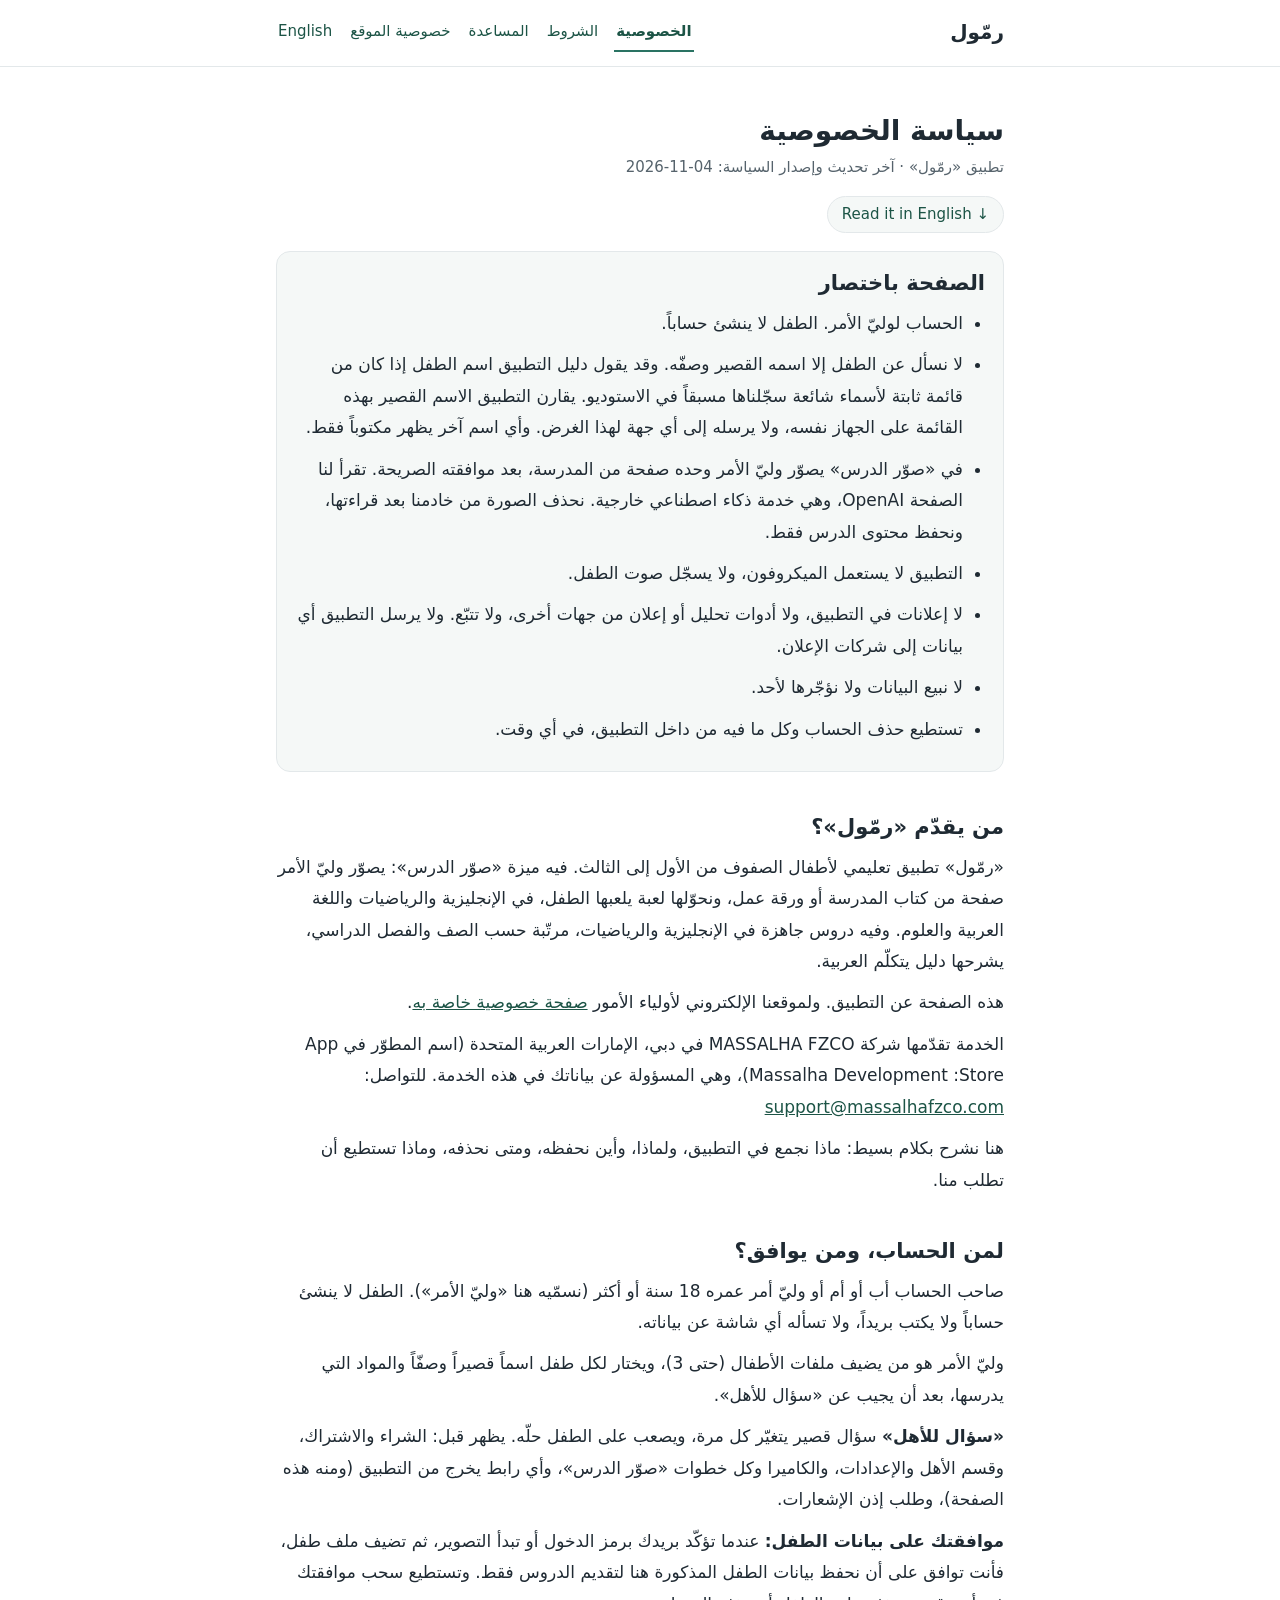
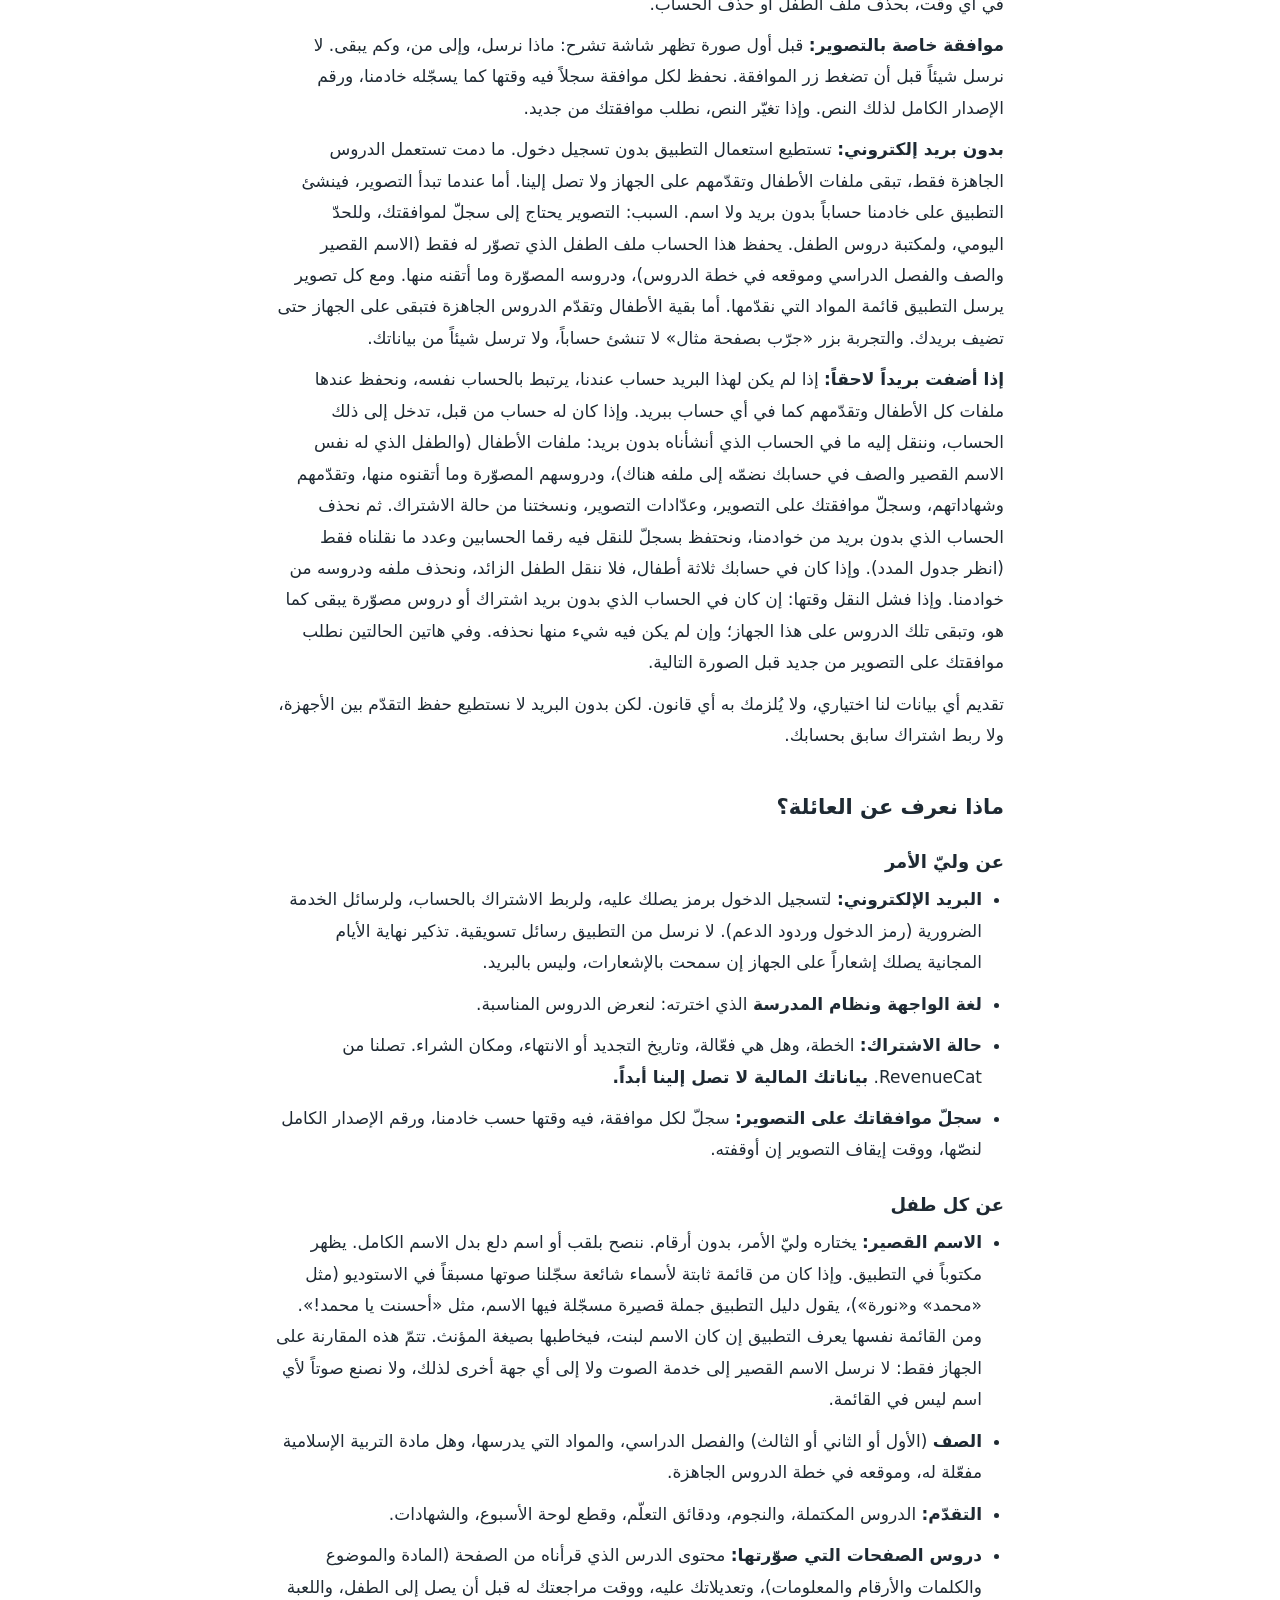
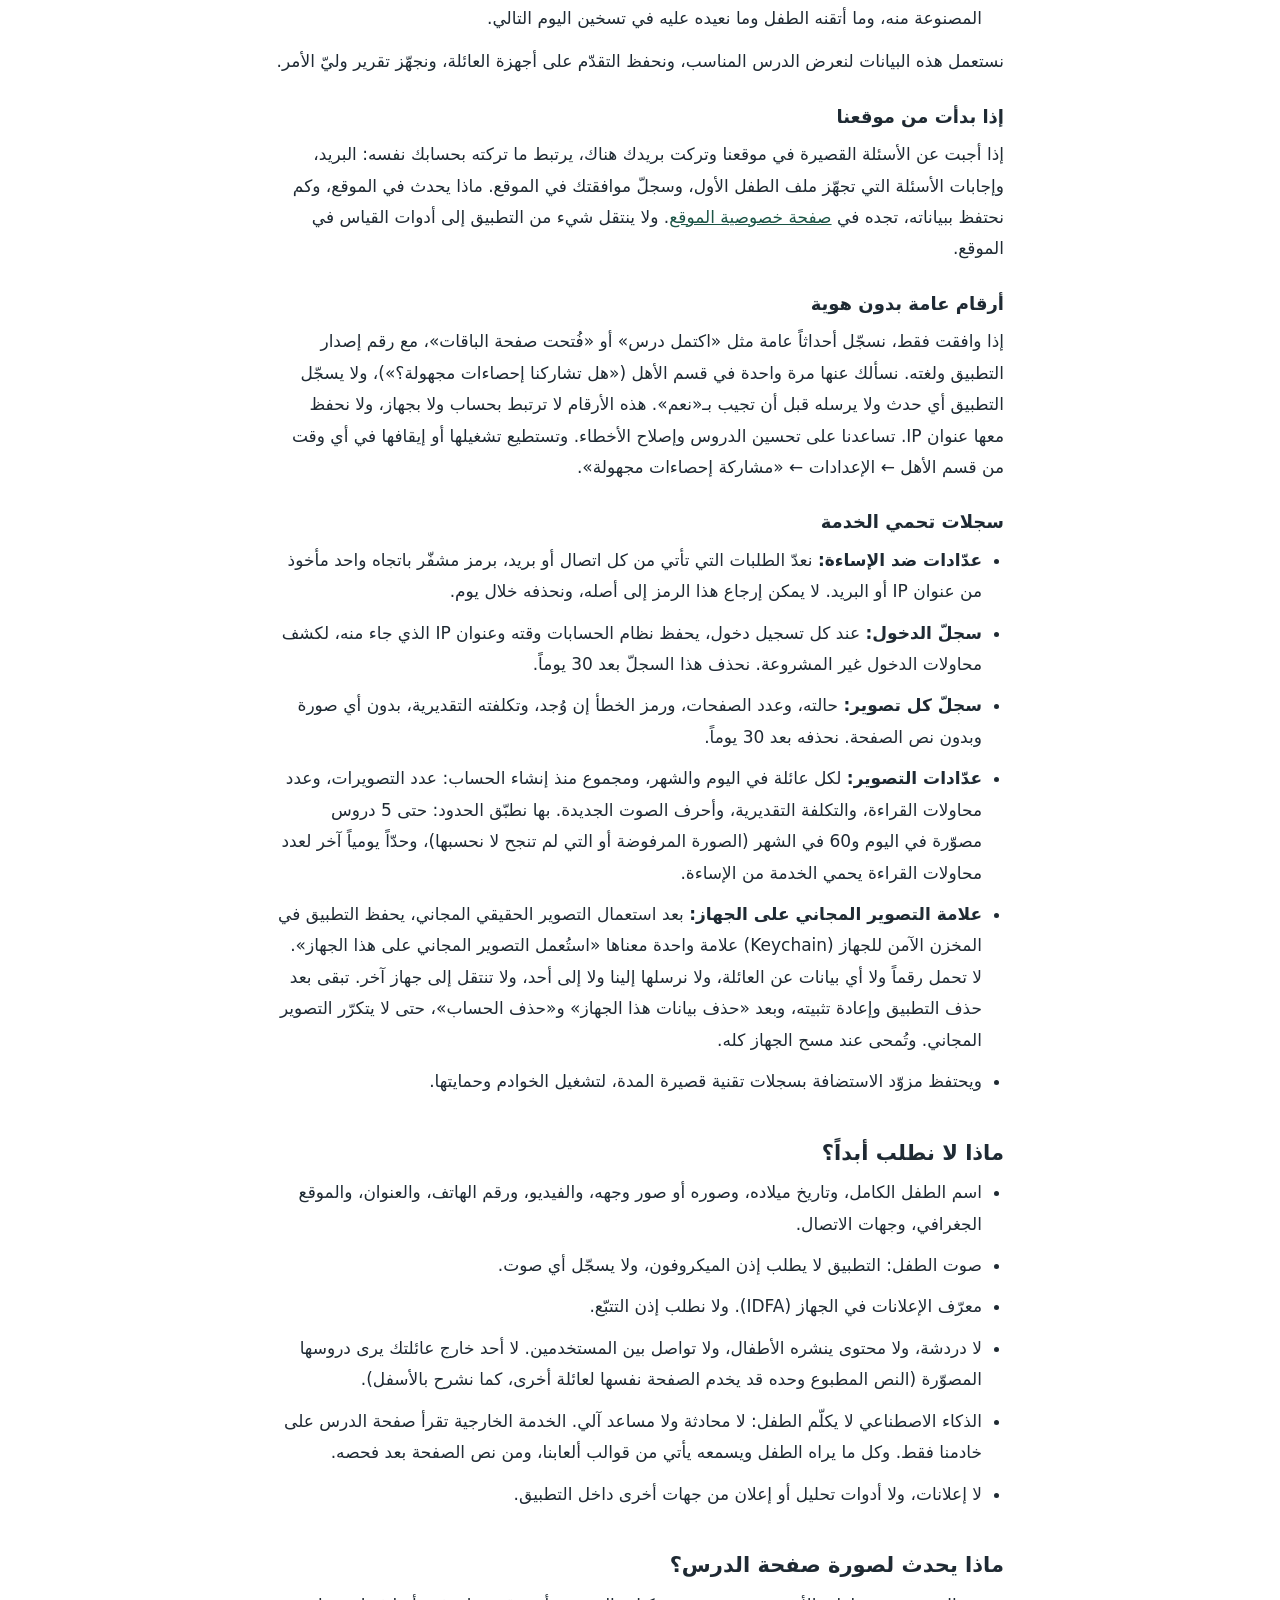
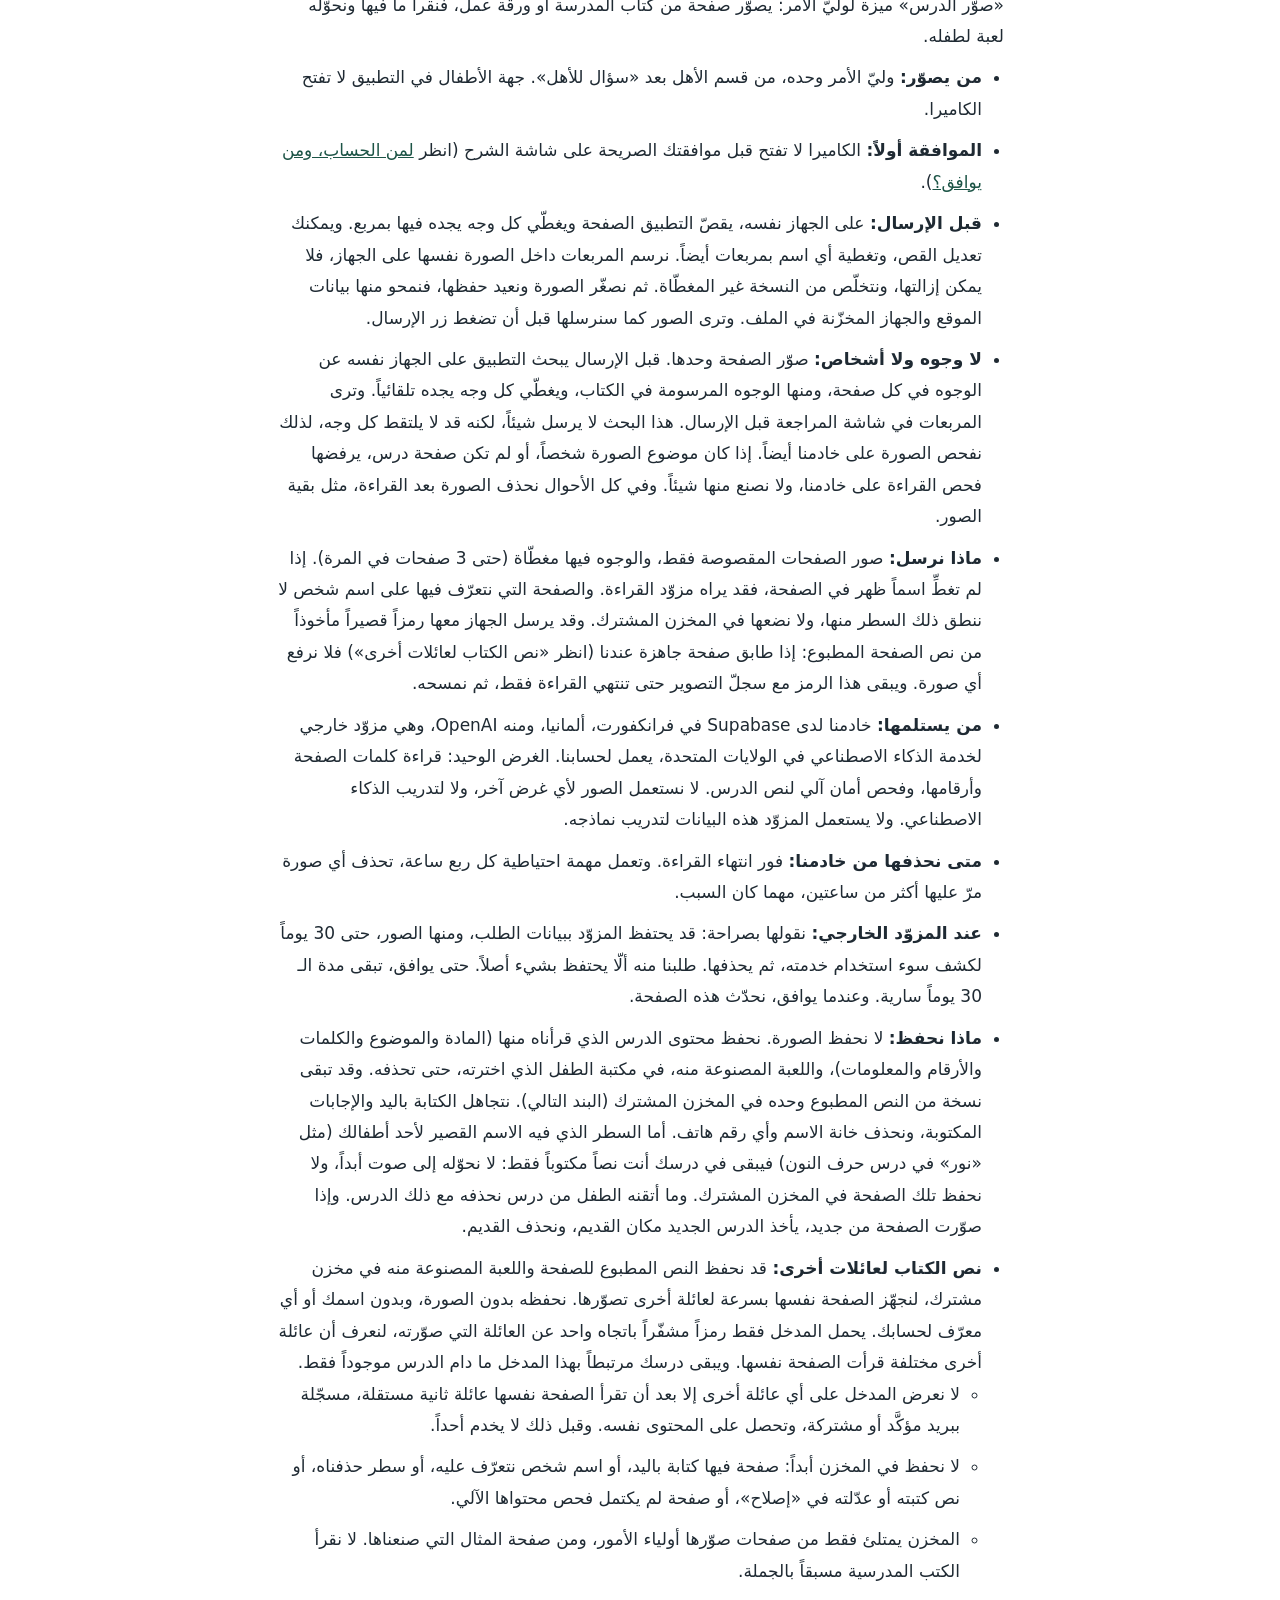
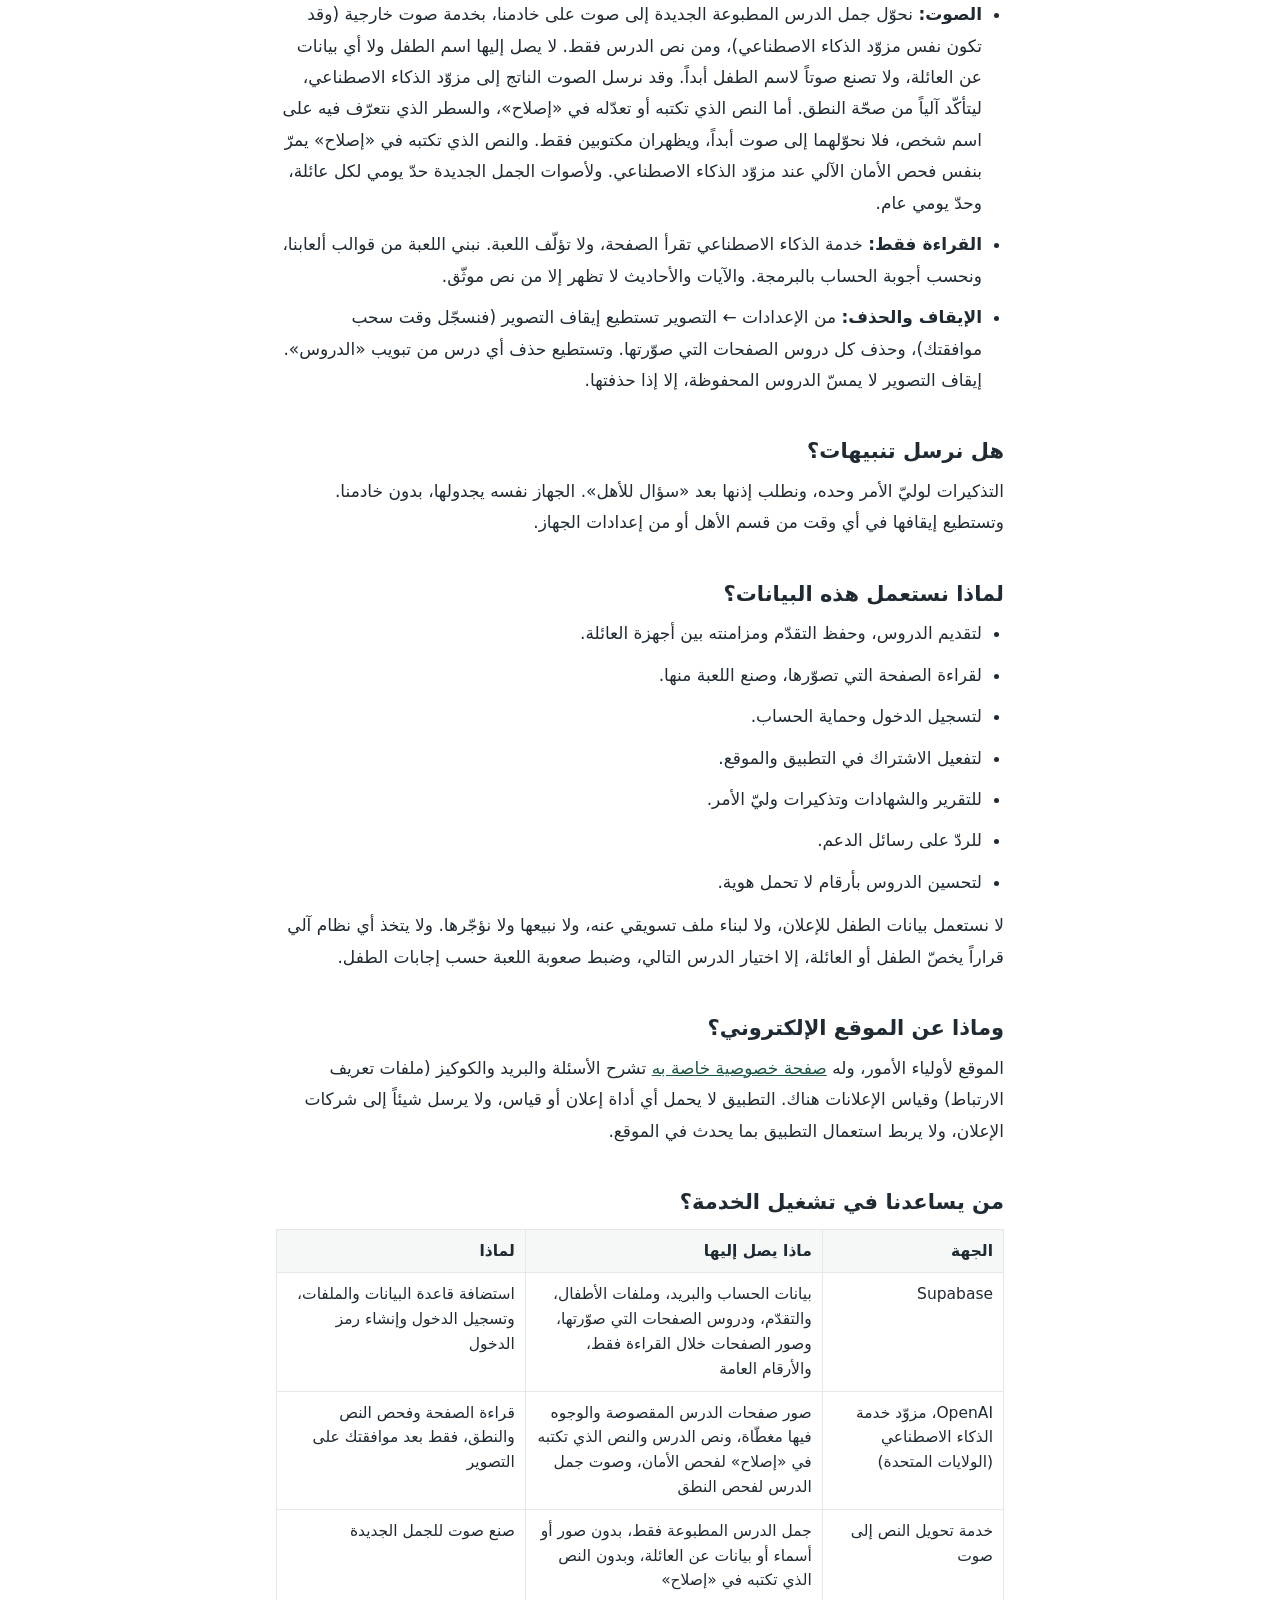
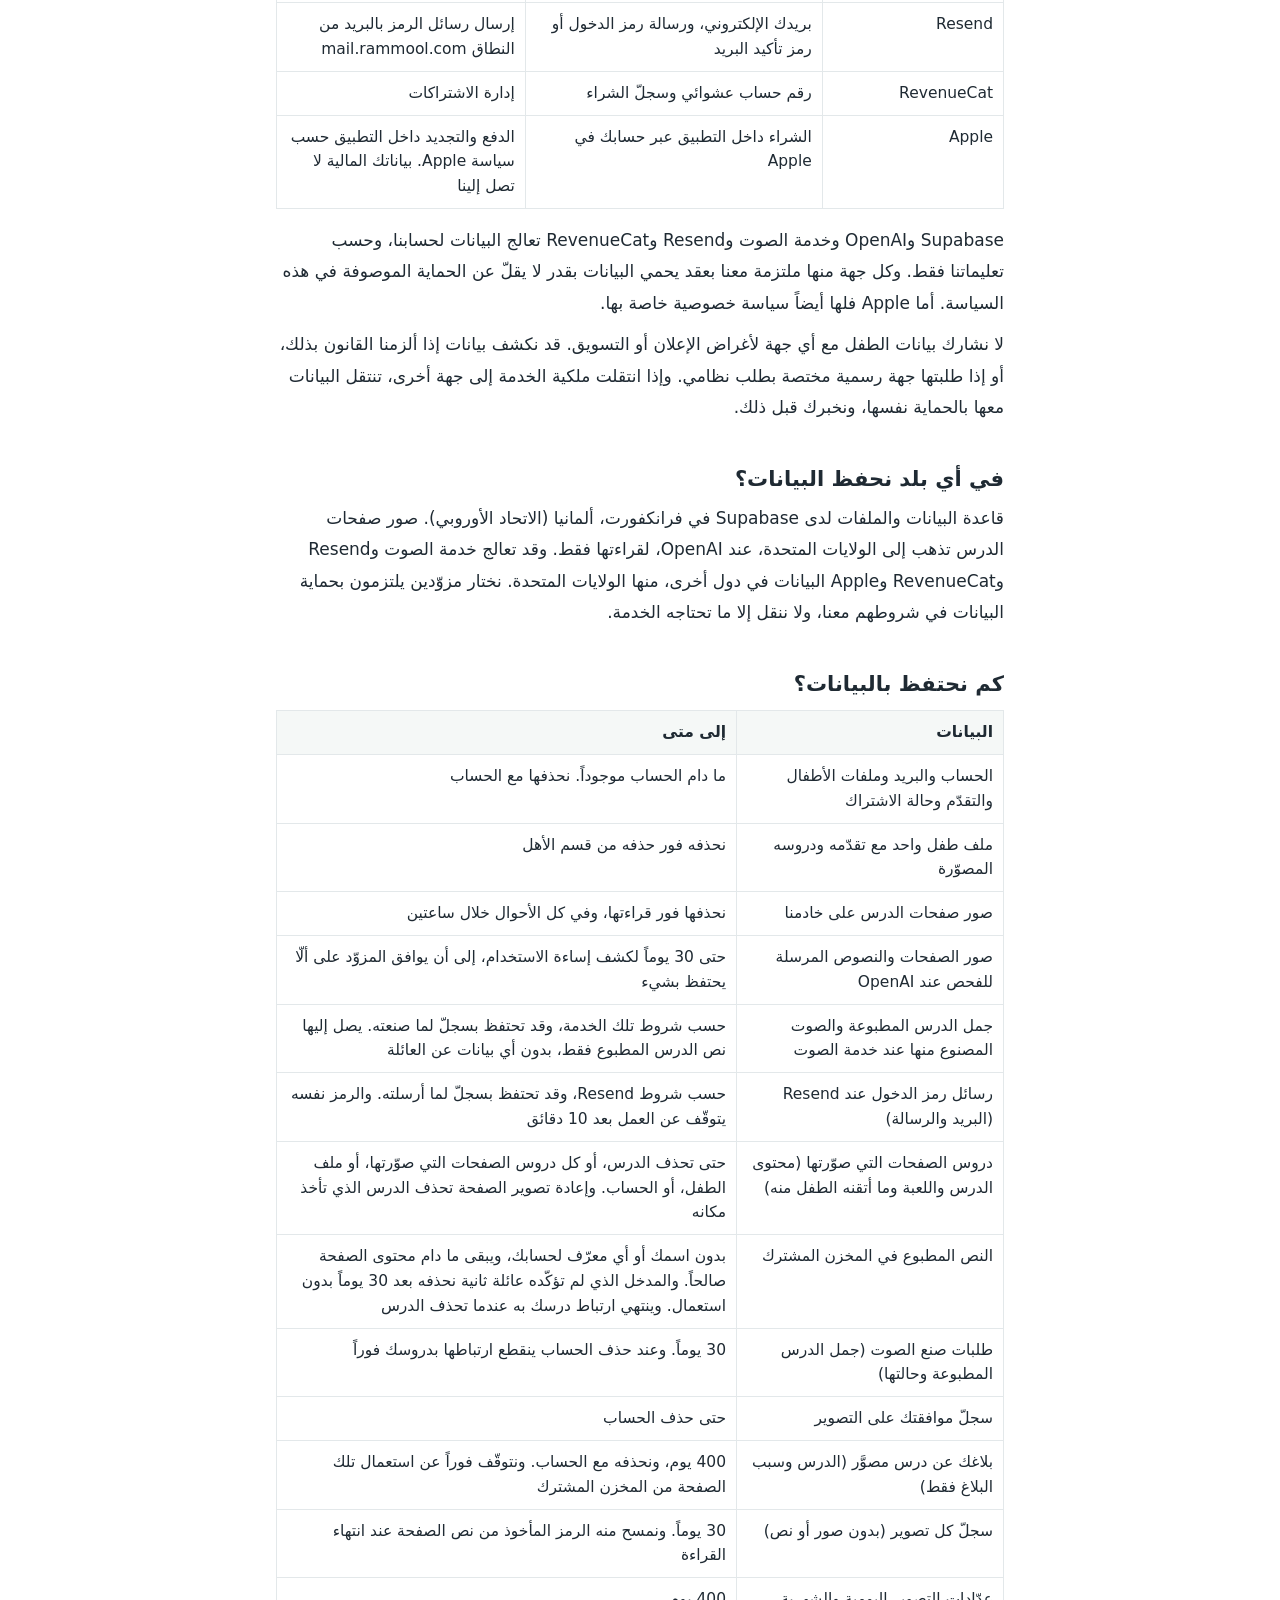
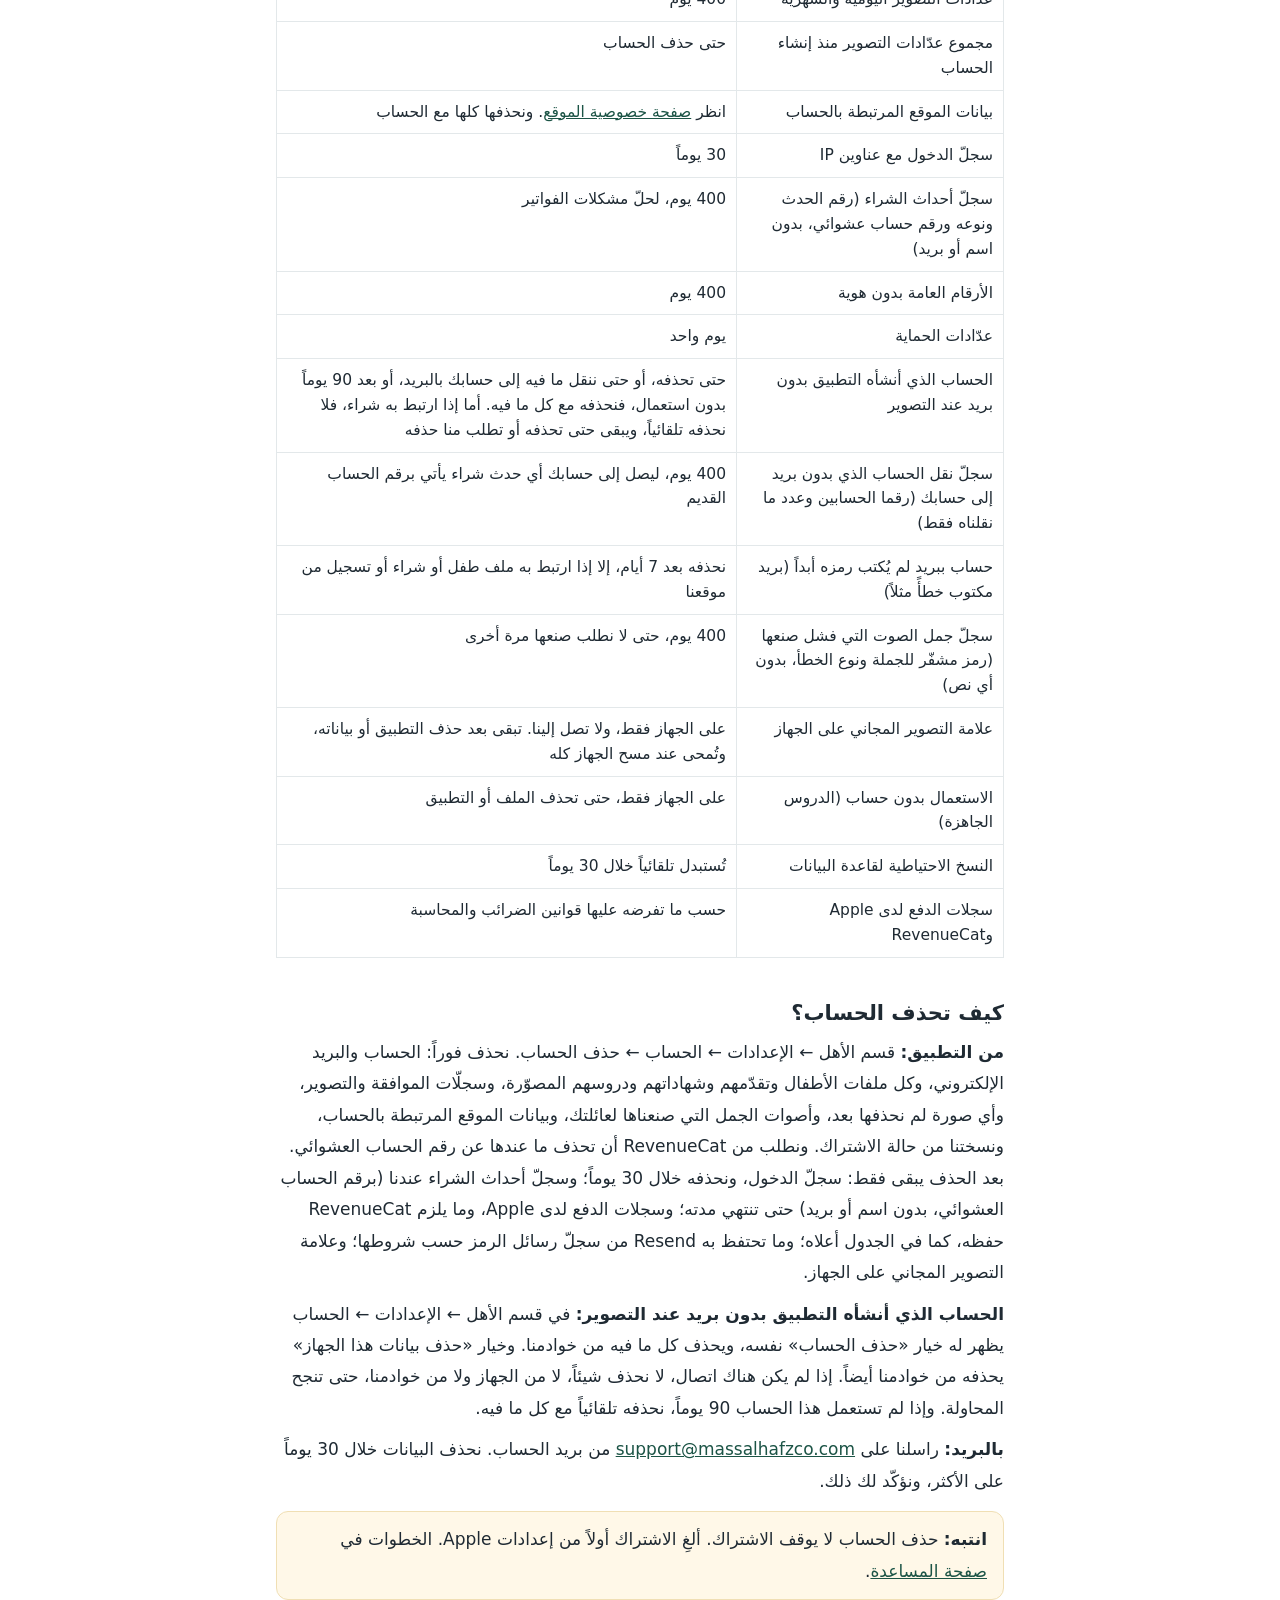
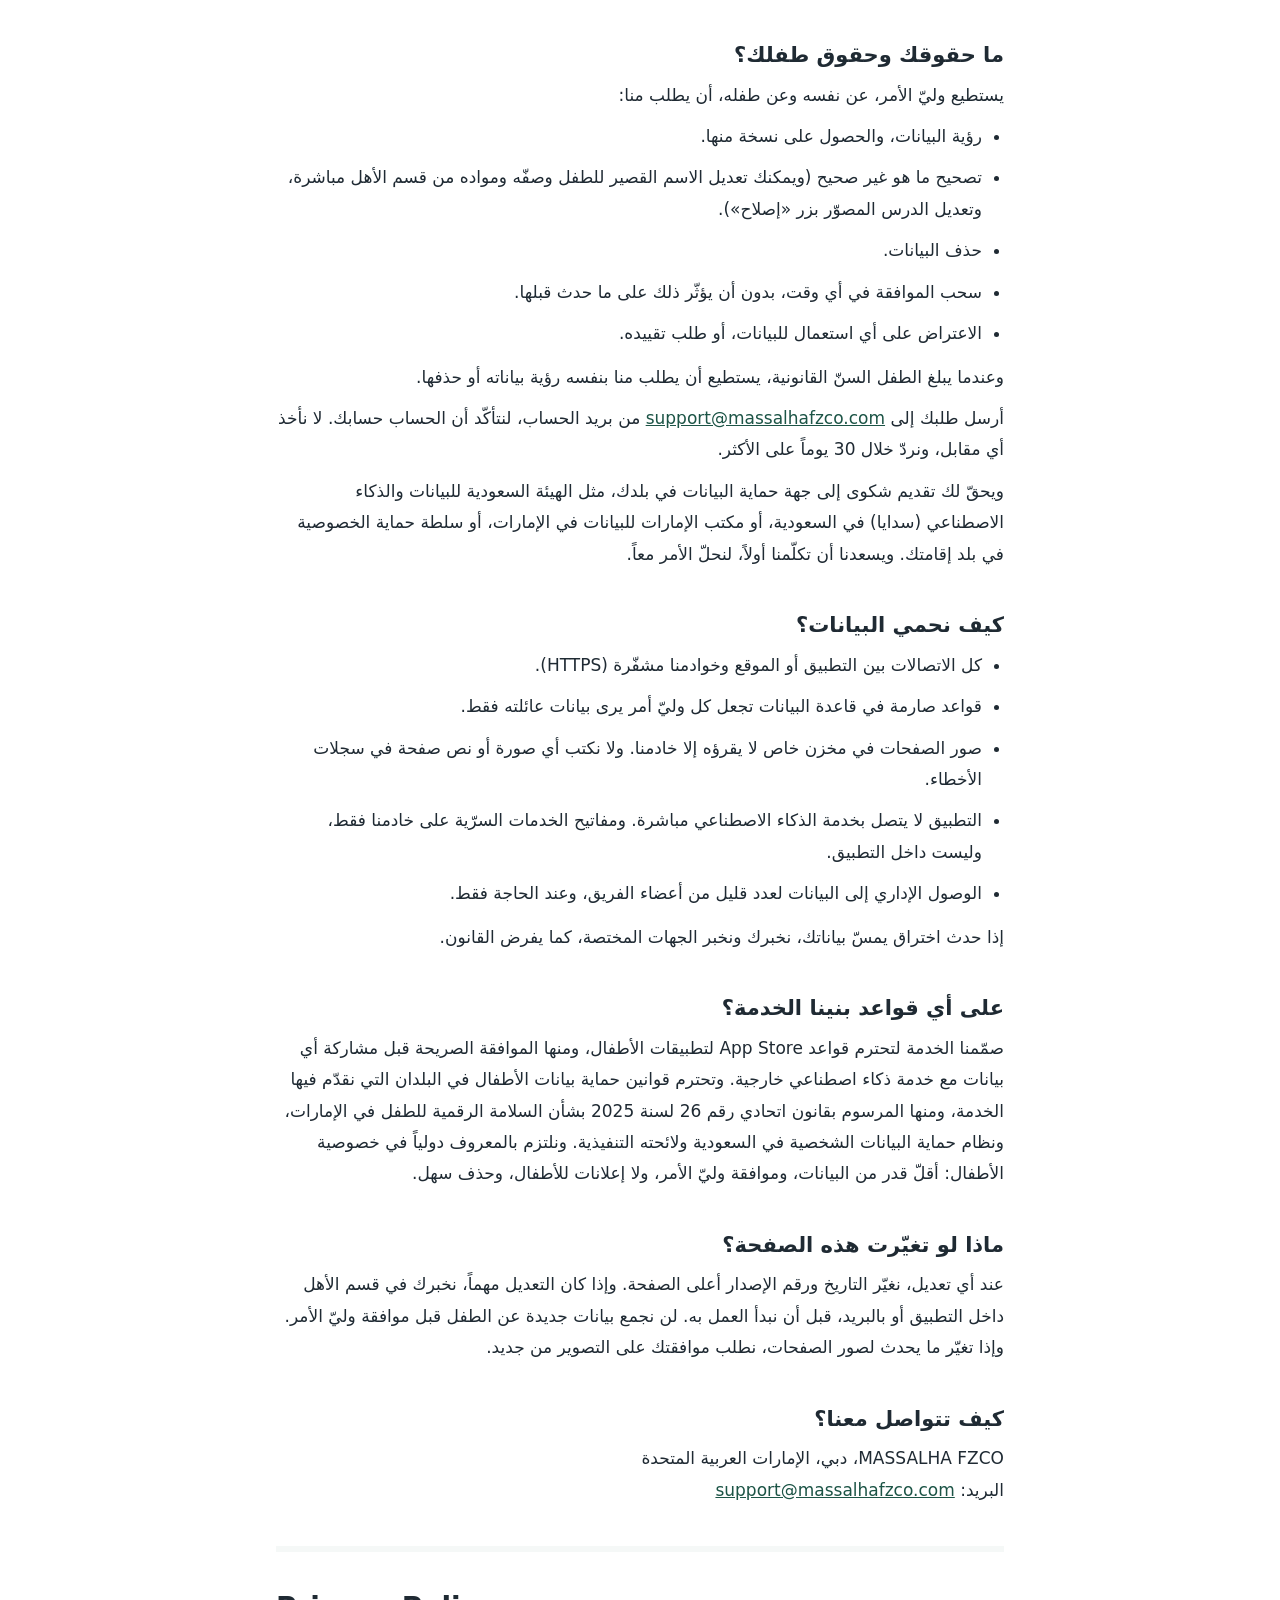
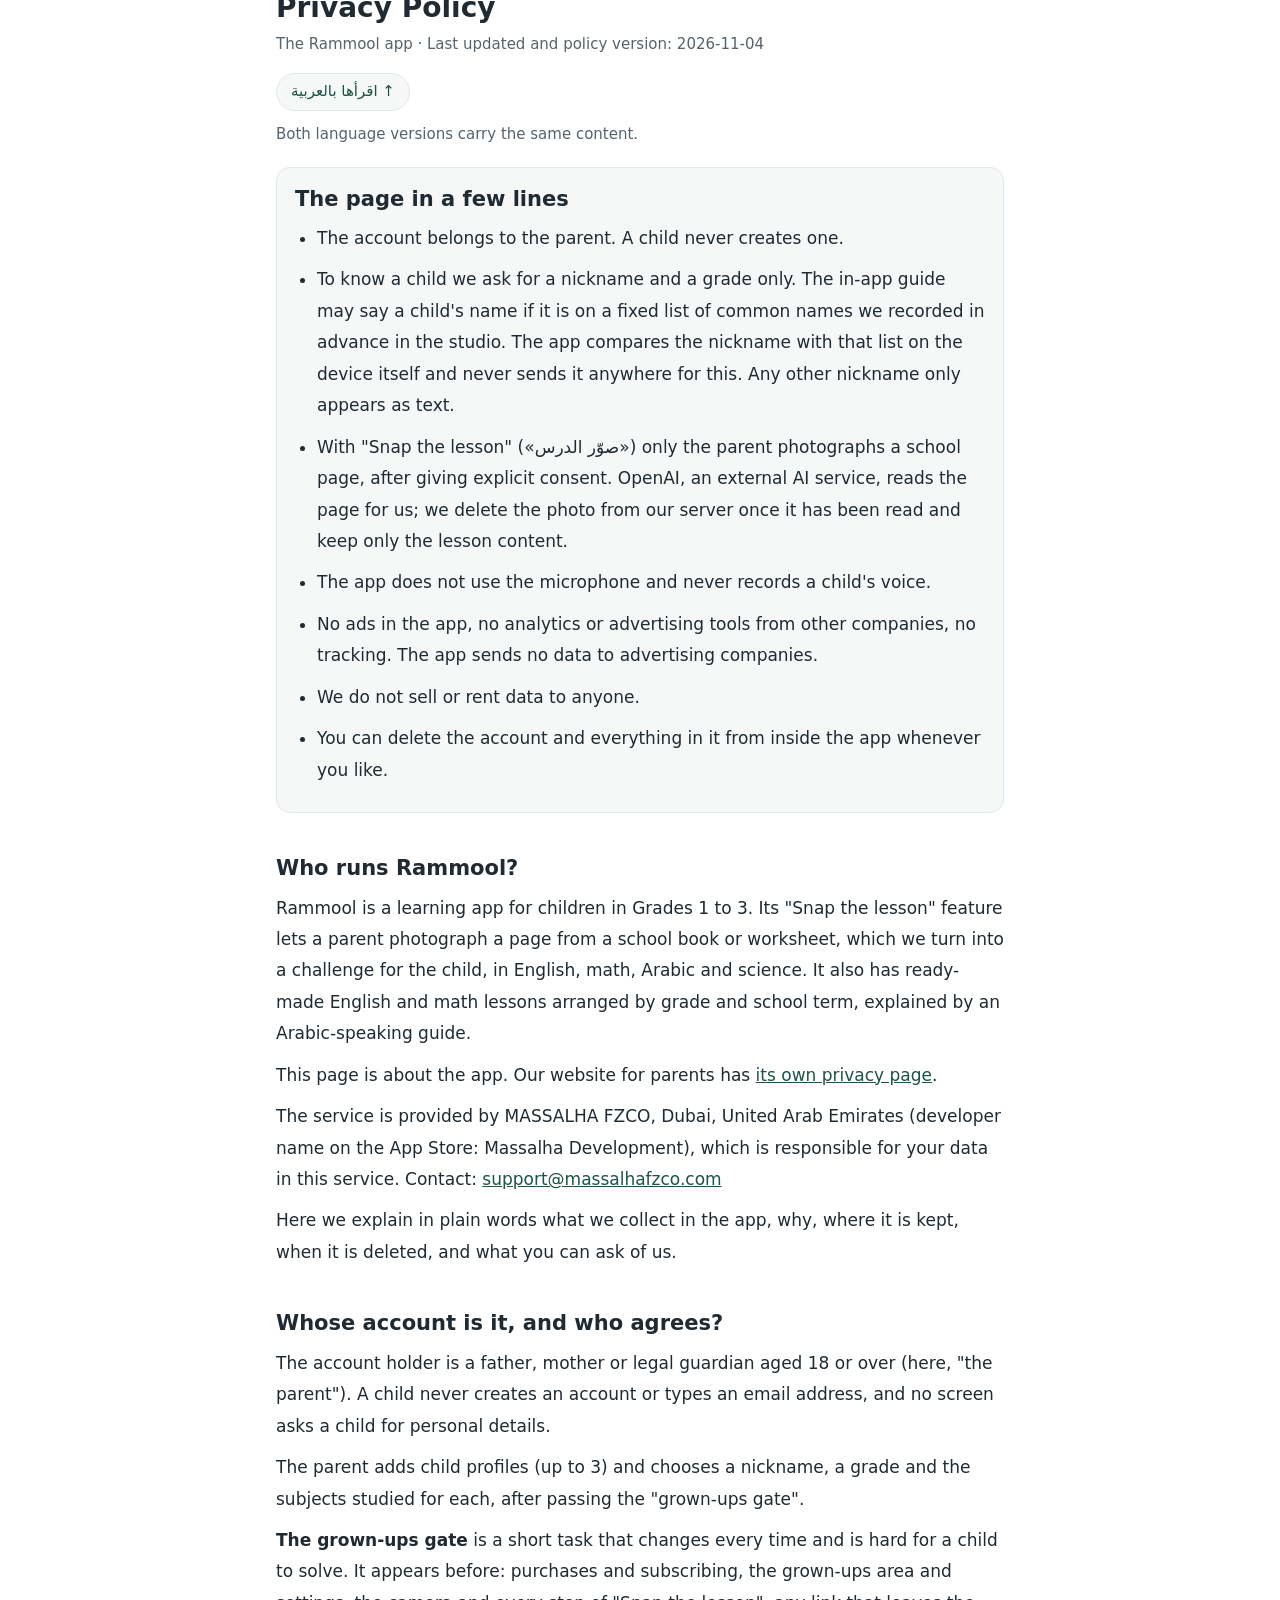
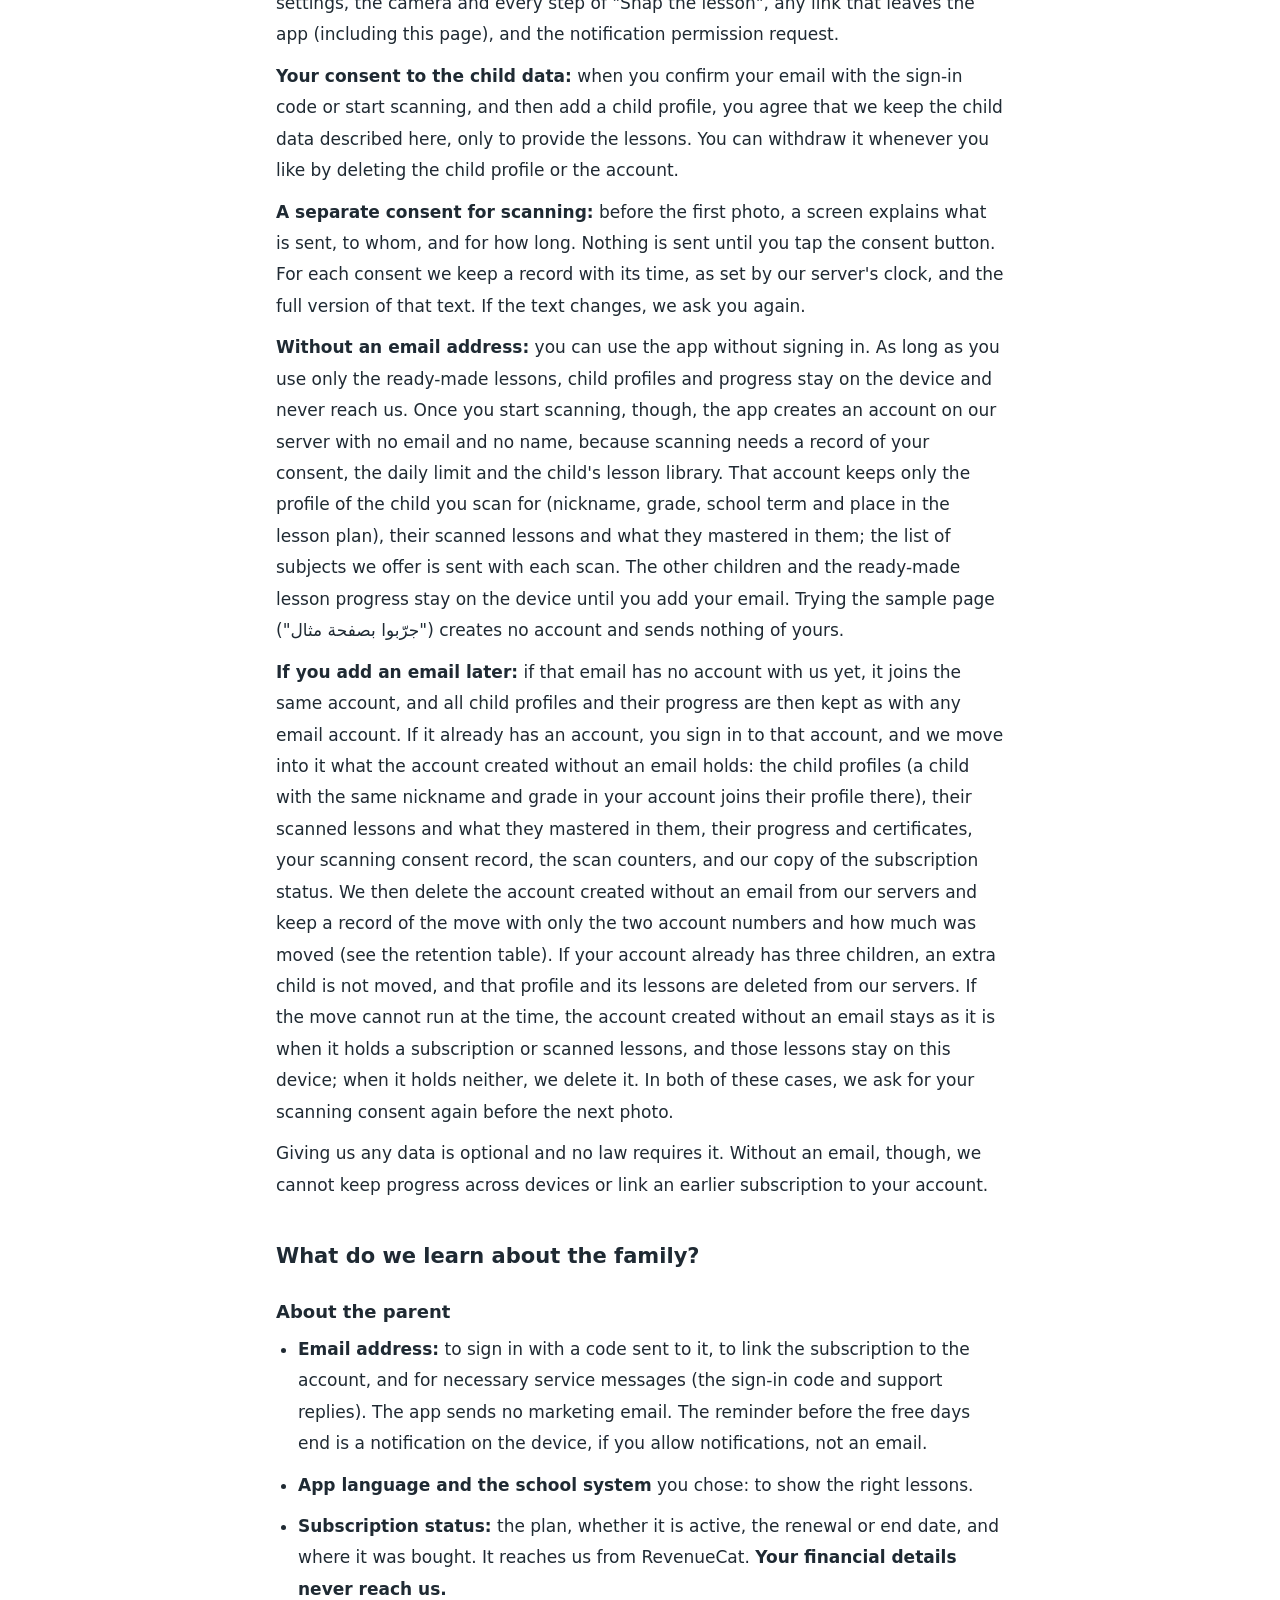
==== commit b20ec2b4: "Privacy 2026-11-04: Rammool can say the child's name from a fixed list of common names recorded in a" ====
--- a/privacy/index.html
+++ b/privacy/index.html
@@ -65,14 +65,14 @@
 <!-- ============================ العربية ============================ -->
 <section class="lang" id="ar" lang="ar" dir="rtl">
   <h1>سياسة الخصوصية</h1>
-  <p class="meta">تطبيق «رمّول» · آخر تحديث وإصدار السياسة: <span class="ltr" style="white-space:nowrap">2026-11-02</span></p>
+  <p class="meta">تطبيق «رمّول» · آخر تحديث وإصدار السياسة: <span class="ltr" style="white-space:nowrap">2026-11-04</span></p>
   <p><a class="jump" href="#en" lang="en" dir="ltr">Read it in English ↓</a></p>
 
   <div class="box" role="note" aria-labelledby="ar-short">
     <h2 id="ar-short">الصفحة باختصار</h2>
     <ul>
       <li>الحساب لوليّ الأمر. الطفل لا ينشئ حساباً.</li>
-      <li>لا نسأل عن الطفل إلا اسمه القصير وصفّه. ودليل التطبيق لا ينطق اسم الطفل أبداً: الاسم القصير يظهر مكتوباً فقط.</li>
+      <li>لا نسأل عن الطفل إلا اسمه القصير وصفّه. وقد يقول دليل التطبيق اسم الطفل إذا كان من قائمة ثابتة لأسماء شائعة سجّلناها مسبقاً في الاستوديو. يقارن التطبيق الاسم القصير بهذه القائمة على الجهاز نفسه، ولا يرسله إلى أي جهة لهذا الغرض. وأي اسم آخر يظهر مكتوباً فقط.</li>
       <li>في «صوّر الدرس» يصوّر وليّ الأمر وحده صفحة من المدرسة، بعد موافقته الصريحة. تقرأ لنا الصفحة OpenAI، وهي خدمة ذكاء اصطناعي خارجية. نحذف الصورة من خادمنا بعد قراءتها، ونحفظ محتوى الدرس فقط.</li>
       <li>التطبيق لا يستعمل الميكروفون، ولا يسجّل صوت الطفل.</li>
       <li>لا إعلانات في التطبيق، ولا أدوات تحليل أو إعلان من جهات أخرى، ولا تتبّع. ولا يرسل التطبيق أي بيانات إلى شركات الإعلان.</li>
@@ -109,7 +109,7 @@
 
   <h3>عن كل طفل</h3>
   <ul>
-    <li><strong>الاسم القصير:</strong> يختاره وليّ الأمر، بدون أرقام. ننصح بلقب أو اسم دلع بدل الاسم الكامل. يظهر مكتوباً في التطبيق فقط، ولا ينطقه أي صوت.</li>
+    <li><strong>الاسم القصير:</strong> يختاره وليّ الأمر، بدون أرقام. ننصح بلقب أو اسم دلع بدل الاسم الكامل. يظهر مكتوباً في التطبيق. وإذا كان من قائمة ثابتة لأسماء شائعة سجّلنا صوتها مسبقاً في الاستوديو (مثل «محمد» و«نورة»)، يقول دليل التطبيق جملة قصيرة مسجّلة فيها الاسم، مثل «أحسنت يا محمد!». ومن القائمة نفسها يعرف التطبيق إن كان الاسم لبنت، فيخاطبها بصيغة المؤنث. تتمّ هذه المقارنة على الجهاز فقط: لا نرسل الاسم القصير إلى خدمة الصوت ولا إلى أي جهة أخرى لذلك، ولا نصنع صوتاً لأي اسم ليس في القائمة.</li>
     <li><strong>الصف</strong> (الأول أو الثاني أو الثالث) والفصل الدراسي، والمواد التي يدرسها، وهل مادة التربية الإسلامية مفعّلة له، وموقعه في خطة الدروس الجاهزة.</li>
     <li><strong>التقدّم:</strong> الدروس المكتملة، والنجوم، ودقائق التعلّم، وقطع لوحة الأسبوع، والشهادات.</li>
     <li><strong>دروس الصفحات التي صوّرتها:</strong> محتوى الدرس الذي قرأناه من الصفحة (المادة والموضوع والكلمات والأرقام والمعلومات)، وتعديلاتك عليه، ووقت مراجعتك له قبل أن يصل إلى الطفل، واللعبة المصنوعة منه، وما أتقنه الطفل وما نعيده عليه في تسخين اليوم التالي.</li>
@@ -161,7 +161,7 @@
         <li>المخزن يمتلئ فقط من صفحات صوّرها أولياء الأمور، ومن صفحة المثال التي صنعناها. لا نقرأ الكتب المدرسية مسبقاً بالجملة.</li>
       </ul>
     </li>
-    <li><strong>الصوت:</strong> نحوّل جمل الدرس المطبوعة الجديدة إلى صوت على خادمنا، بخدمة صوت خارجية (وقد تكون نفس مزوّد الذكاء الاصطناعي)، ومن نص الدرس فقط. لا يصل إليها اسم الطفل ولا أي بيانات عن العائلة، والصوت لا ينطق اسم الطفل أبداً. وقد نرسل الصوت الناتج إلى مزوّد الذكاء الاصطناعي، ليتأكّد آلياً من صحّة النطق. أما النص الذي تكتبه أو تعدّله في «إصلاح»، والسطر الذي نتعرّف فيه على اسم شخص، فلا نحوّلهما إلى صوت أبداً، ويظهران مكتوبين فقط. والنص الذي تكتبه في «إصلاح» يمرّ بنفس فحص الأمان الآلي عند مزوّد الذكاء الاصطناعي. ولأصوات الجمل الجديدة حدّ يومي لكل عائلة، وحدّ يومي عام.</li>
+    <li><strong>الصوت:</strong> نحوّل جمل الدرس المطبوعة الجديدة إلى صوت على خادمنا، بخدمة صوت خارجية (وقد تكون نفس مزوّد الذكاء الاصطناعي)، ومن نص الدرس فقط. لا يصل إليها اسم الطفل ولا أي بيانات عن العائلة، ولا تصنع صوتاً لاسم الطفل أبداً. وقد نرسل الصوت الناتج إلى مزوّد الذكاء الاصطناعي، ليتأكّد آلياً من صحّة النطق. أما النص الذي تكتبه أو تعدّله في «إصلاح»، والسطر الذي نتعرّف فيه على اسم شخص، فلا نحوّلهما إلى صوت أبداً، ويظهران مكتوبين فقط. والنص الذي تكتبه في «إصلاح» يمرّ بنفس فحص الأمان الآلي عند مزوّد الذكاء الاصطناعي. ولأصوات الجمل الجديدة حدّ يومي لكل عائلة، وحدّ يومي عام.</li>
     <li><strong>القراءة فقط:</strong> خدمة الذكاء الاصطناعي تقرأ الصفحة، ولا تؤلّف اللعبة. نبني اللعبة من قوالب ألعابنا، ونحسب أجوبة الحساب بالبرمجة. والآيات والأحاديث لا تظهر إلا من نص موثّق.</li>
     <li><strong>الإيقاف والحذف:</strong> من الإعدادات ← التصوير تستطيع إيقاف التصوير (فنسجّل وقت سحب موافقتك)، وحذف كل دروس الصفحات التي صوّرتها. وتستطيع حذف أي درس من تبويب «الدروس». إيقاف التصوير لا يمسّ الدروس المحفوظة، إلا إذا حذفتها.</li>
   </ul>
@@ -282,7 +282,7 @@
 <!-- ============================ English ============================ -->
 <section class="lang" id="en" lang="en" dir="ltr">
   <h1>Privacy Policy</h1>
-  <p class="meta">The Rammool app · Last updated and policy version: 2026-11-02</p>
+  <p class="meta">The Rammool app · Last updated and policy version: 2026-11-04</p>
   <p><a class="jump" href="#ar" lang="ar" dir="rtl">↑ اقرأها بالعربية</a></p>
   <p class="meta">Both language versions carry the same content.</p>
 
@@ -290,7 +290,7 @@
     <h2 id="en-short">The page in a few lines</h2>
     <ul>
       <li>The account belongs to the parent. A child never creates one.</li>
-      <li>To know a child we ask for a nickname and a grade only. The in-app guide never says a child's name: the nickname only appears as text.</li>
+      <li>To know a child we ask for a nickname and a grade only. The in-app guide may say a child's name if it is on a fixed list of common names we recorded in advance in the studio. The app compares the nickname with that list on the device itself and never sends it anywhere for this. Any other nickname only appears as text.</li>
       <li>With "Snap the lesson" («صوّر الدرس») only the parent photographs a school page, after giving explicit consent. OpenAI, an external AI service, reads the page for us; we delete the photo from our server once it has been read and keep only the lesson content.</li>
       <li>The app does not use the microphone and never records a child's voice.</li>
       <li>No ads in the app, no analytics or advertising tools from other companies, no tracking. The app sends no data to advertising companies.</li>
@@ -327,7 +327,7 @@
 
   <h3>About each child</h3>
   <ul>
-    <li><strong>Nickname:</strong> chosen by the parent, no digits. We suggest a nickname or pet name rather than a full name. It only appears as text in the app, and no voice ever says it.</li>
+    <li><strong>Nickname:</strong> chosen by the parent, no digits. We suggest a nickname or pet name rather than a full name. It appears as text in the app. If it is on a fixed list of common names we recorded in advance in the studio (such as "Mohammed" or "Noura"), the in-app guide says a short recorded line with that name, such as "Well done, Mohammed!". From the same list the app knows whether the name is a girl's, to speak to her in the feminine. This matching happens on the device only: we never send the nickname to the voice service or anyone else for it, and we never make a voice for a name that is not on the list.</li>
     <li><strong>Grade</strong> (1, 2 or 3) and school term, the subjects the child studies, whether Islamic studies is on for them, and their place in the ready-made lesson plan.</li>
     <li><strong>Progress:</strong> lessons finished, stars, learning minutes, weekly mosaic pieces and certificates.</li>
     <li><strong>Scanned lessons:</strong> the lesson content we read from the page (subject, topic, words, numbers and facts), your edits to it, when you checked it before it reached the child, the challenge built from it, and what the child has mastered and what comes back in the next day's warm-up.</li>
@@ -379,7 +379,7 @@
         <li>The store fills only from pages that parents scan, plus the sample page we made ourselves. We do not read textbooks in bulk in advance.</li>
       </ul>
     </li>
-    <li><strong>Voice:</strong> we turn new printed lesson lines into speech on our server with an external voice service (which may be the AI service provider itself), from the lesson text only. It never receives the child's name or any family details, and the voice never says the child's name. We may send the resulting audio to the AI service provider for an automatic pronunciation check. Text you type or change in the "Fix" sheet, and any line where we detect a person's name, are never turned into speech; they only appear as text. Text you type in the "Fix" sheet goes through the same automatic safety check at the AI service provider. New voice lines have a daily budget per family and an overall daily budget.</li>
+    <li><strong>Voice:</strong> we turn new printed lesson lines into speech on our server with an external voice service (which may be the AI service provider itself), from the lesson text only. It never receives the child's name or any family details, and it never makes a voice for the child's name. We may send the resulting audio to the AI service provider for an automatic pronunciation check. Text you type or change in the "Fix" sheet, and any line where we detect a person's name, are never turned into speech; they only appear as text. Text you type in the "Fix" sheet goes through the same automatic safety check at the AI service provider. New voice lines have a daily budget per family and an overall daily budget.</li>
     <li><strong>Reading only:</strong> the AI service reads the page; it does not write the game. The challenge is built from our game templates, math answers are worked out in code, and Quran verses and hadith only appear from a verified text.</li>
     <li><strong>Turning it off and deleting:</strong> in Settings → Lesson scanning you can turn scanning off (we record when you withdrew consent) and delete all scanned lessons. You can delete any single lesson in the Lessons tab. Turning scanning off leaves saved lessons in place unless you delete them.</li>
   </ul>
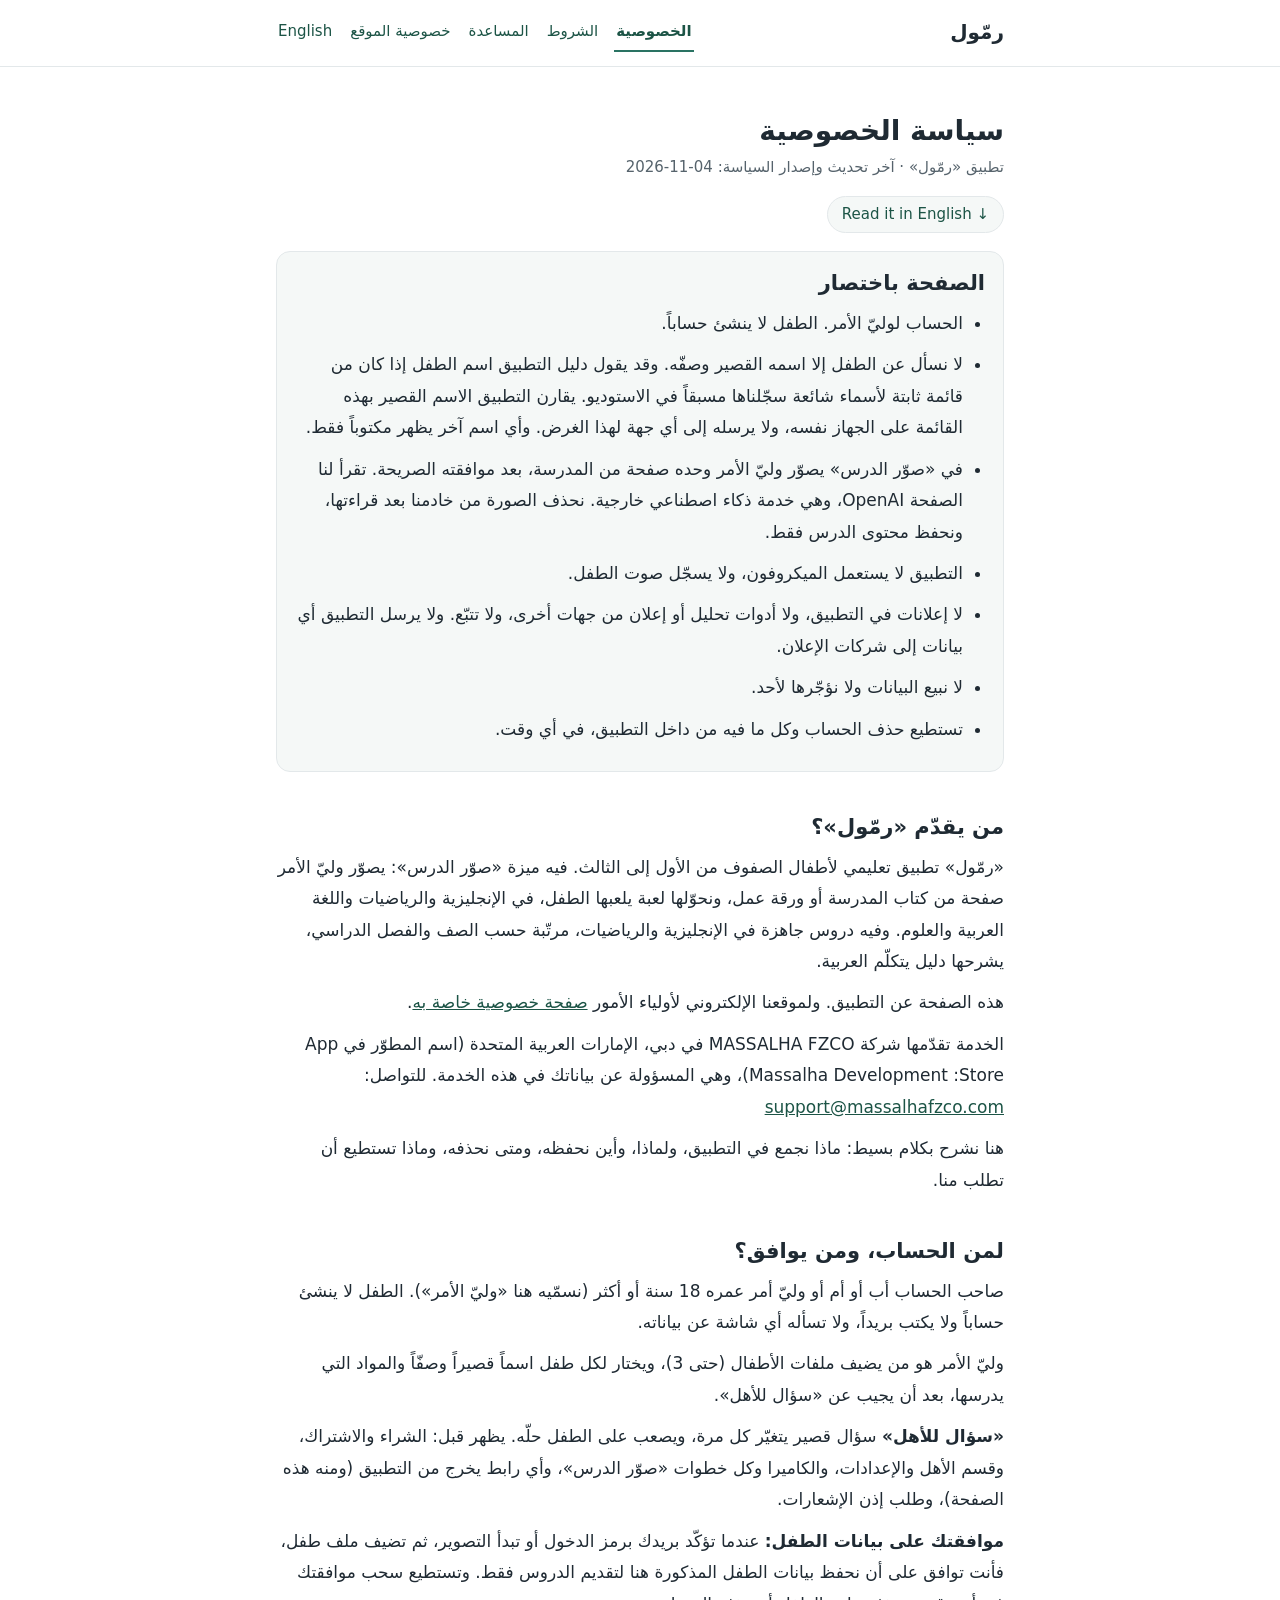
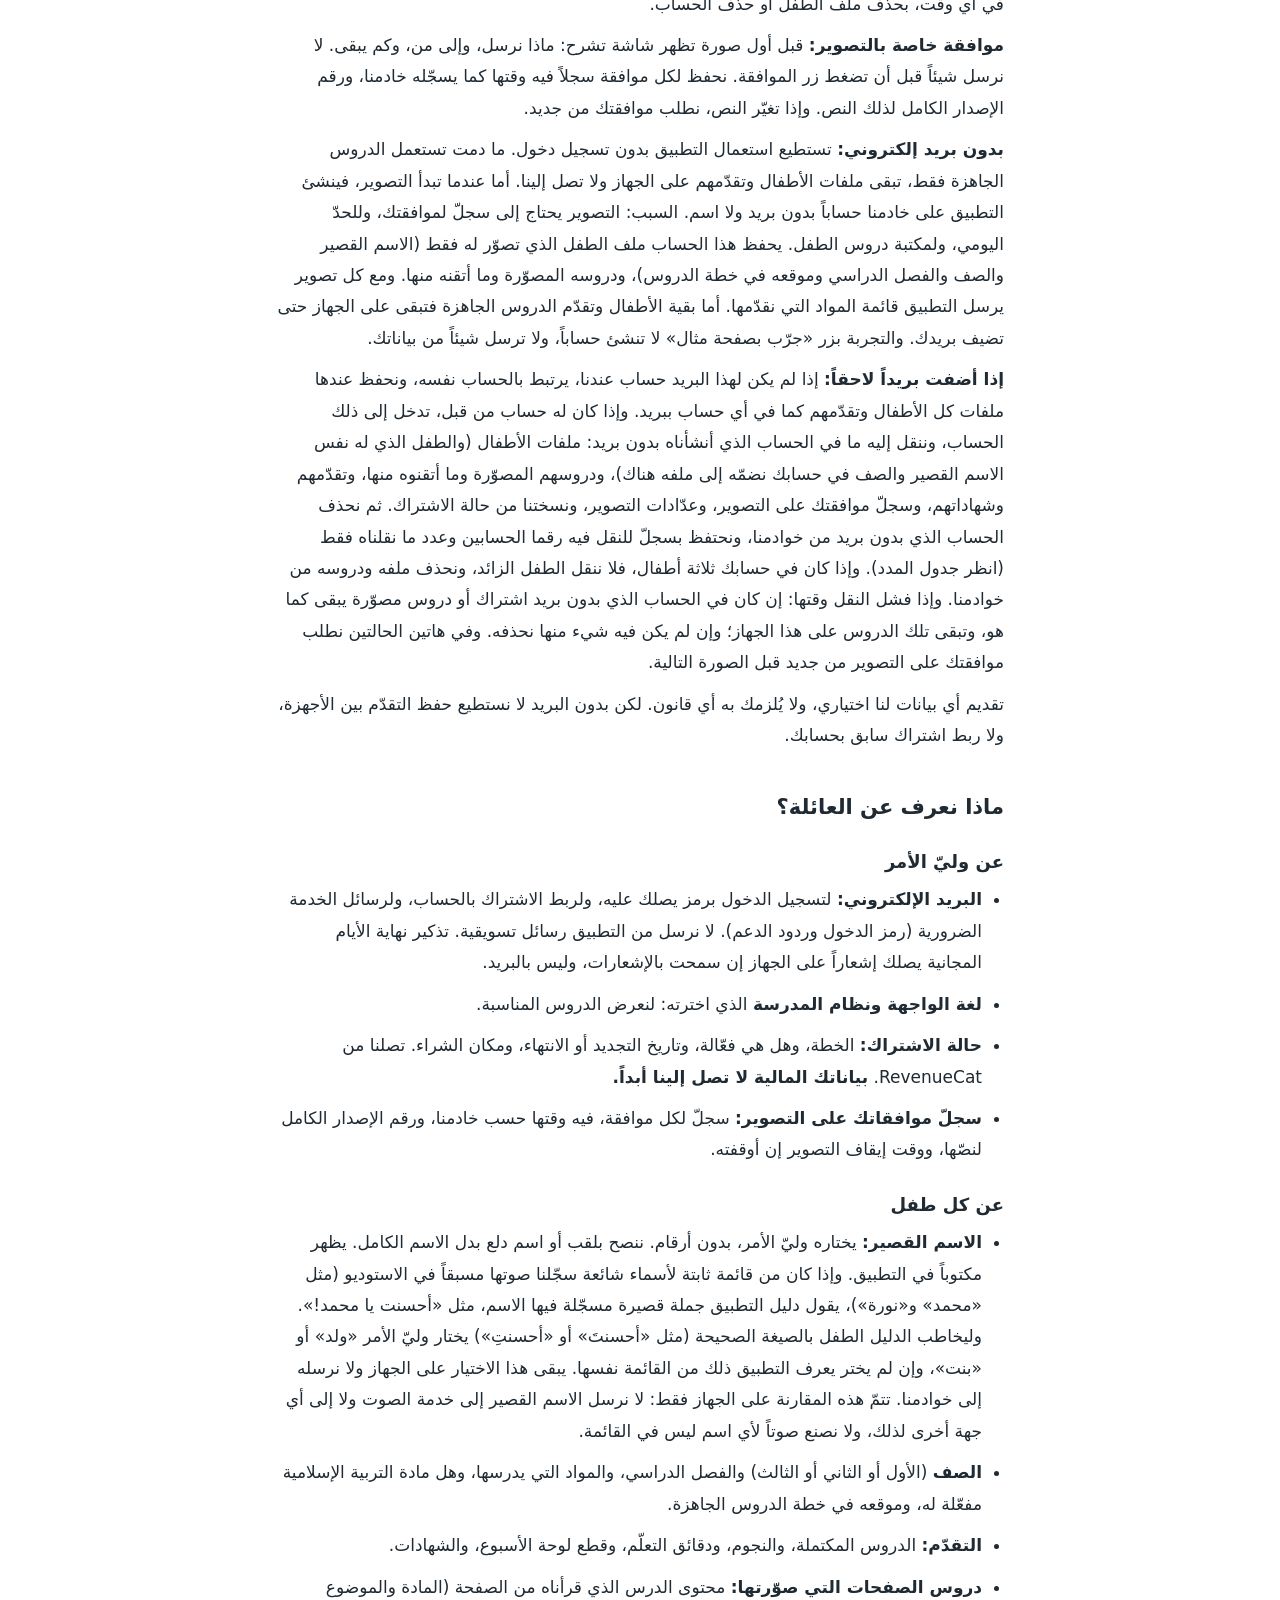
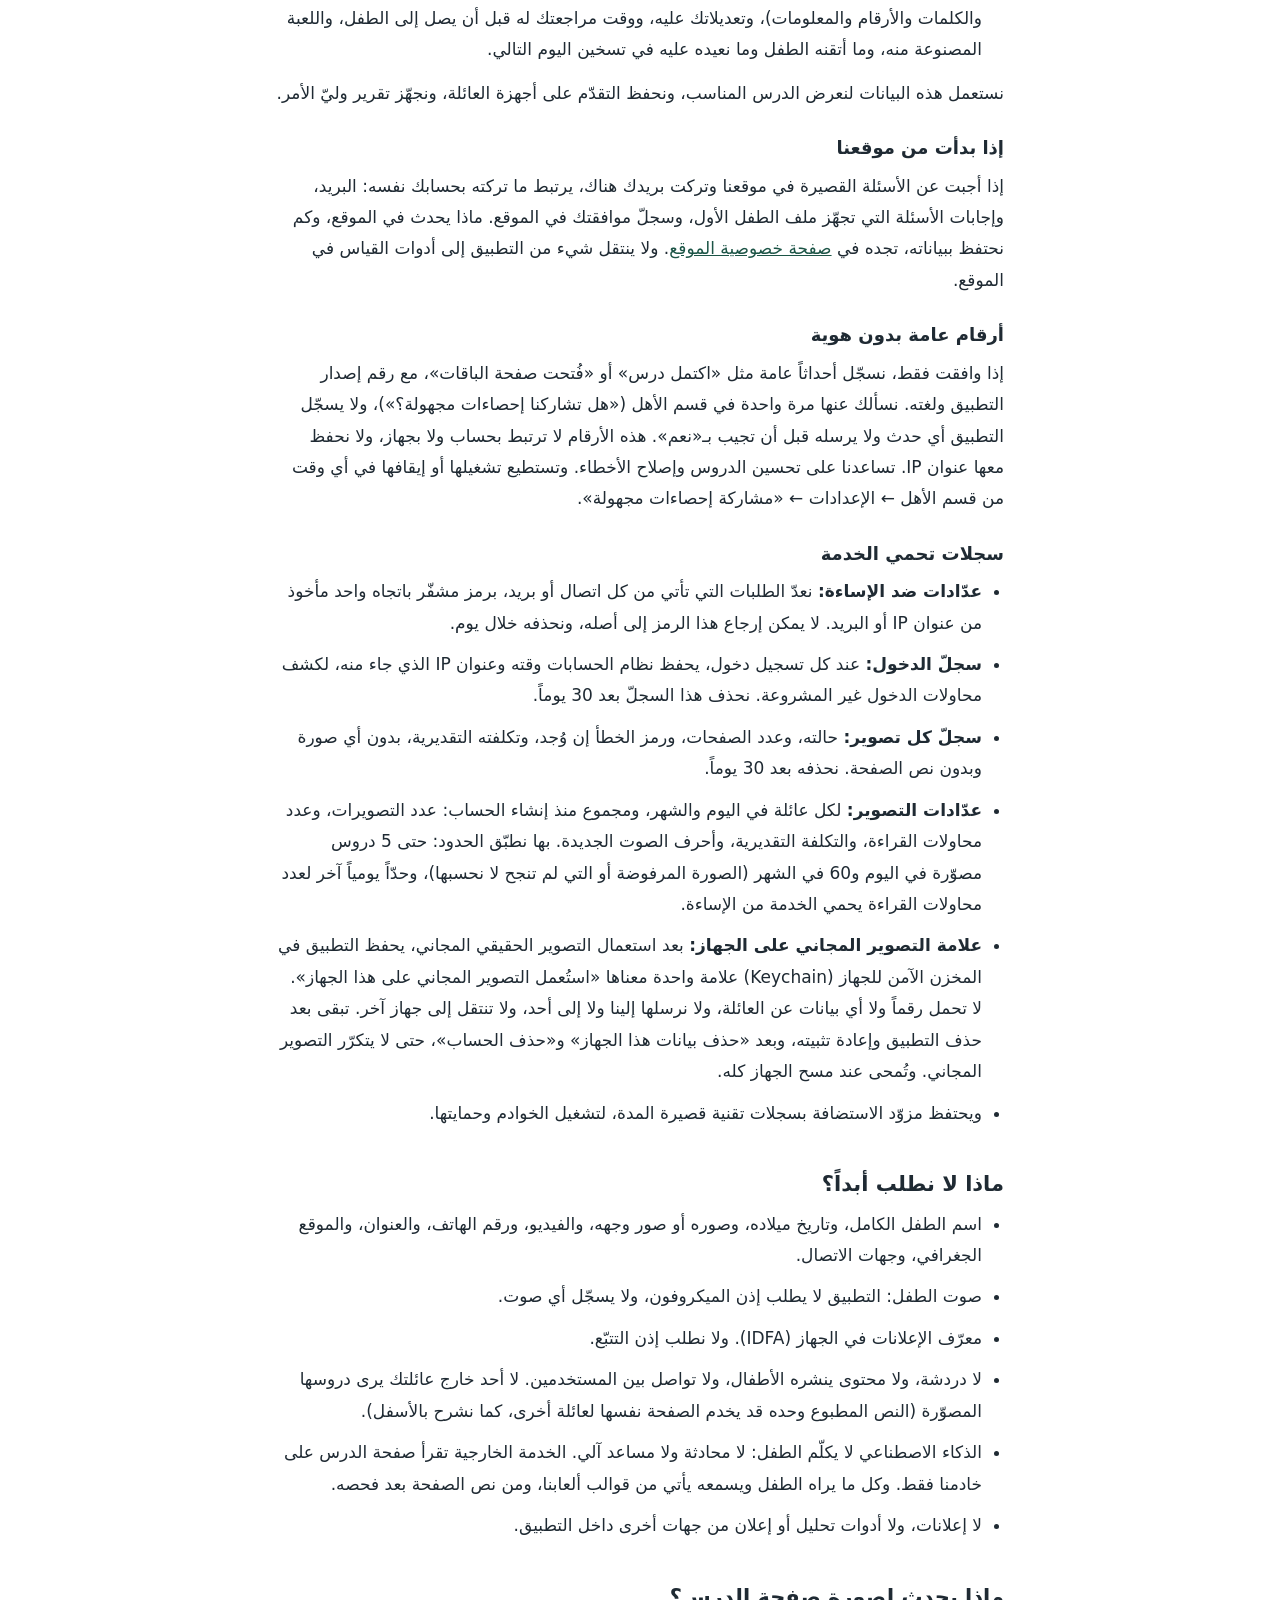
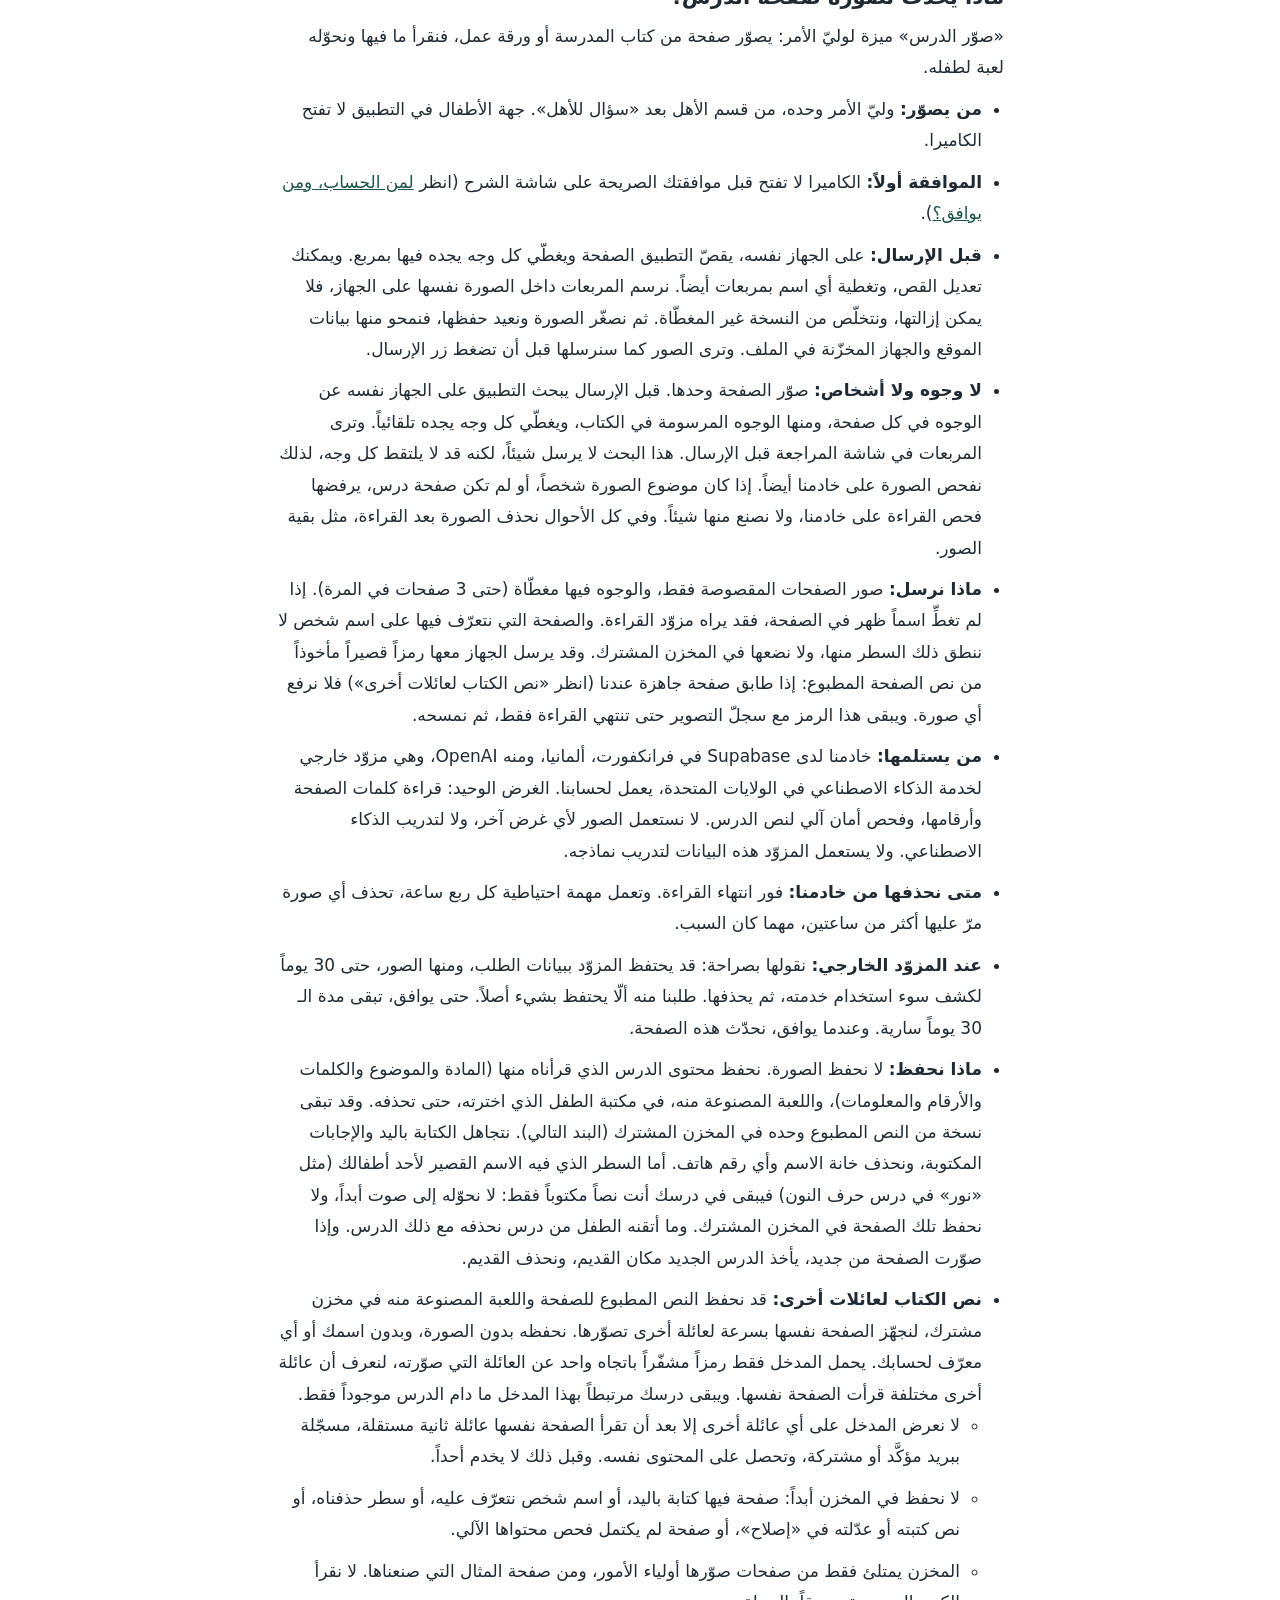
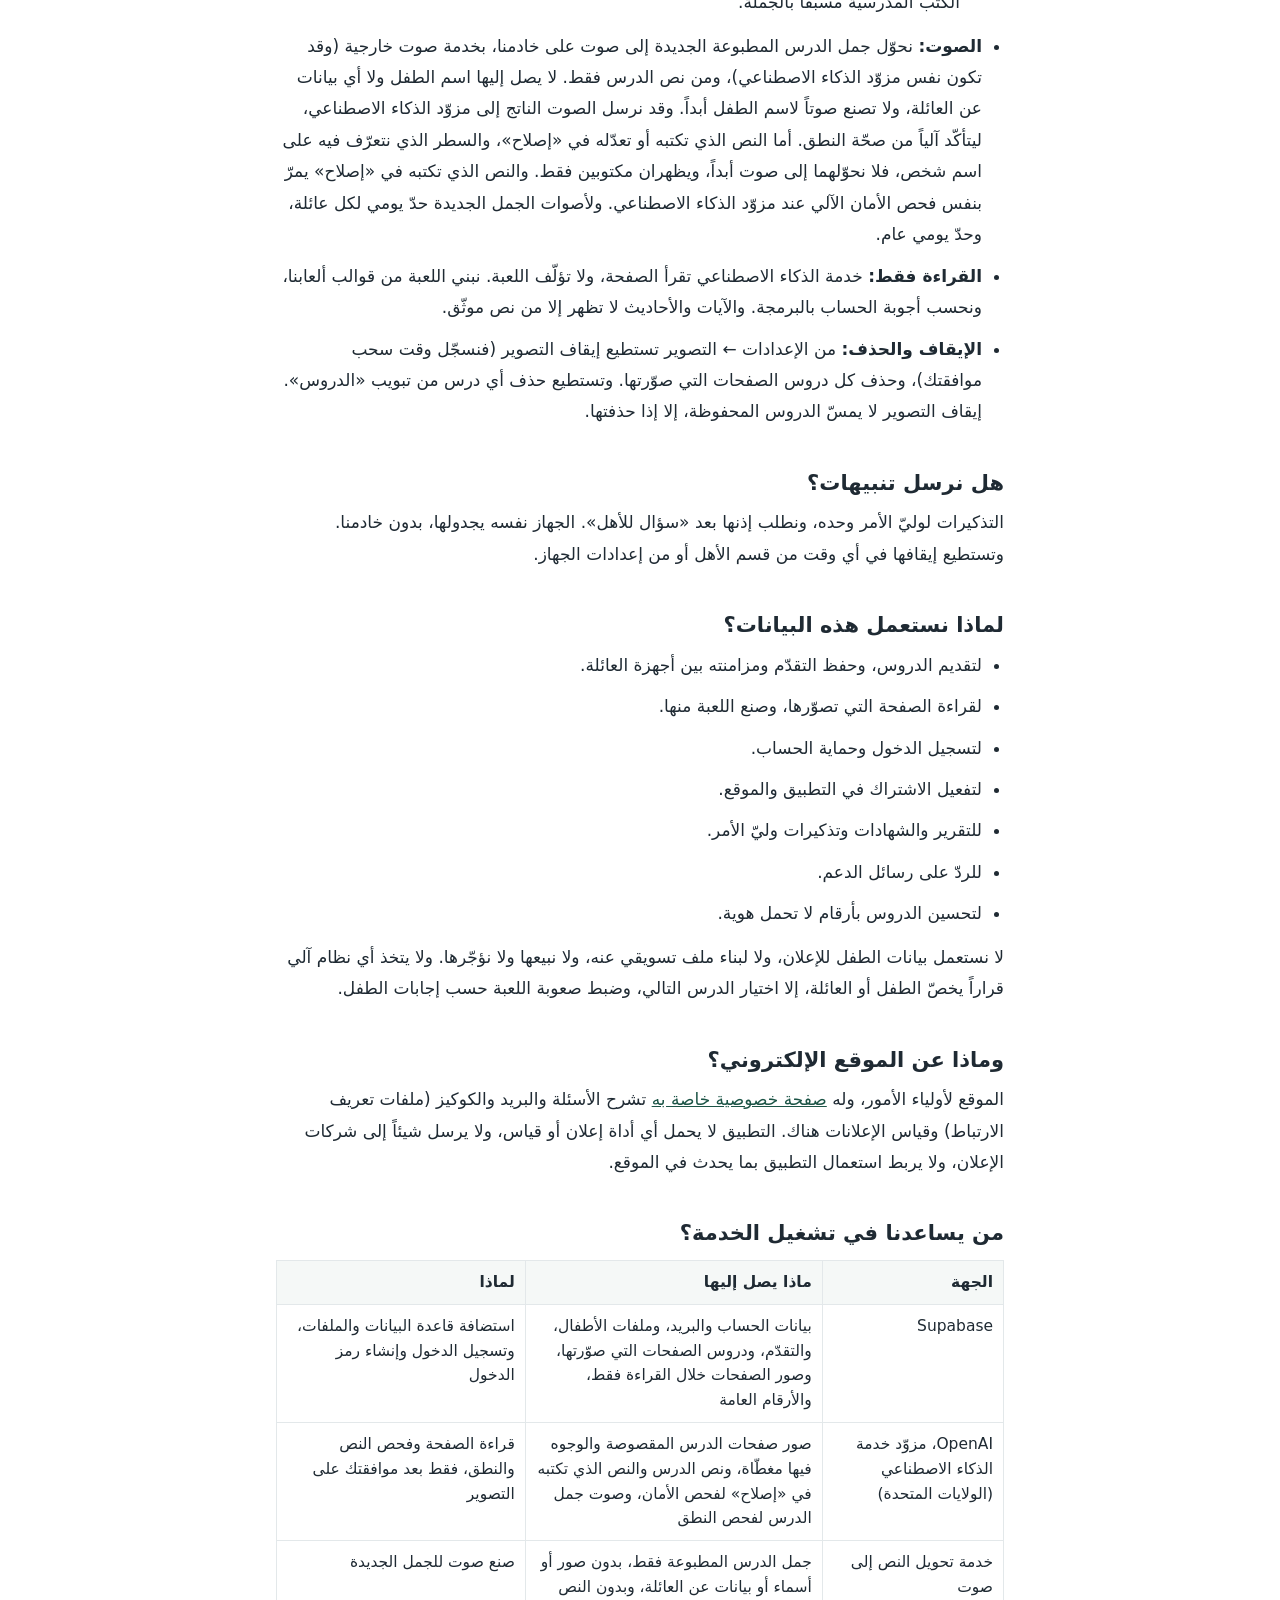
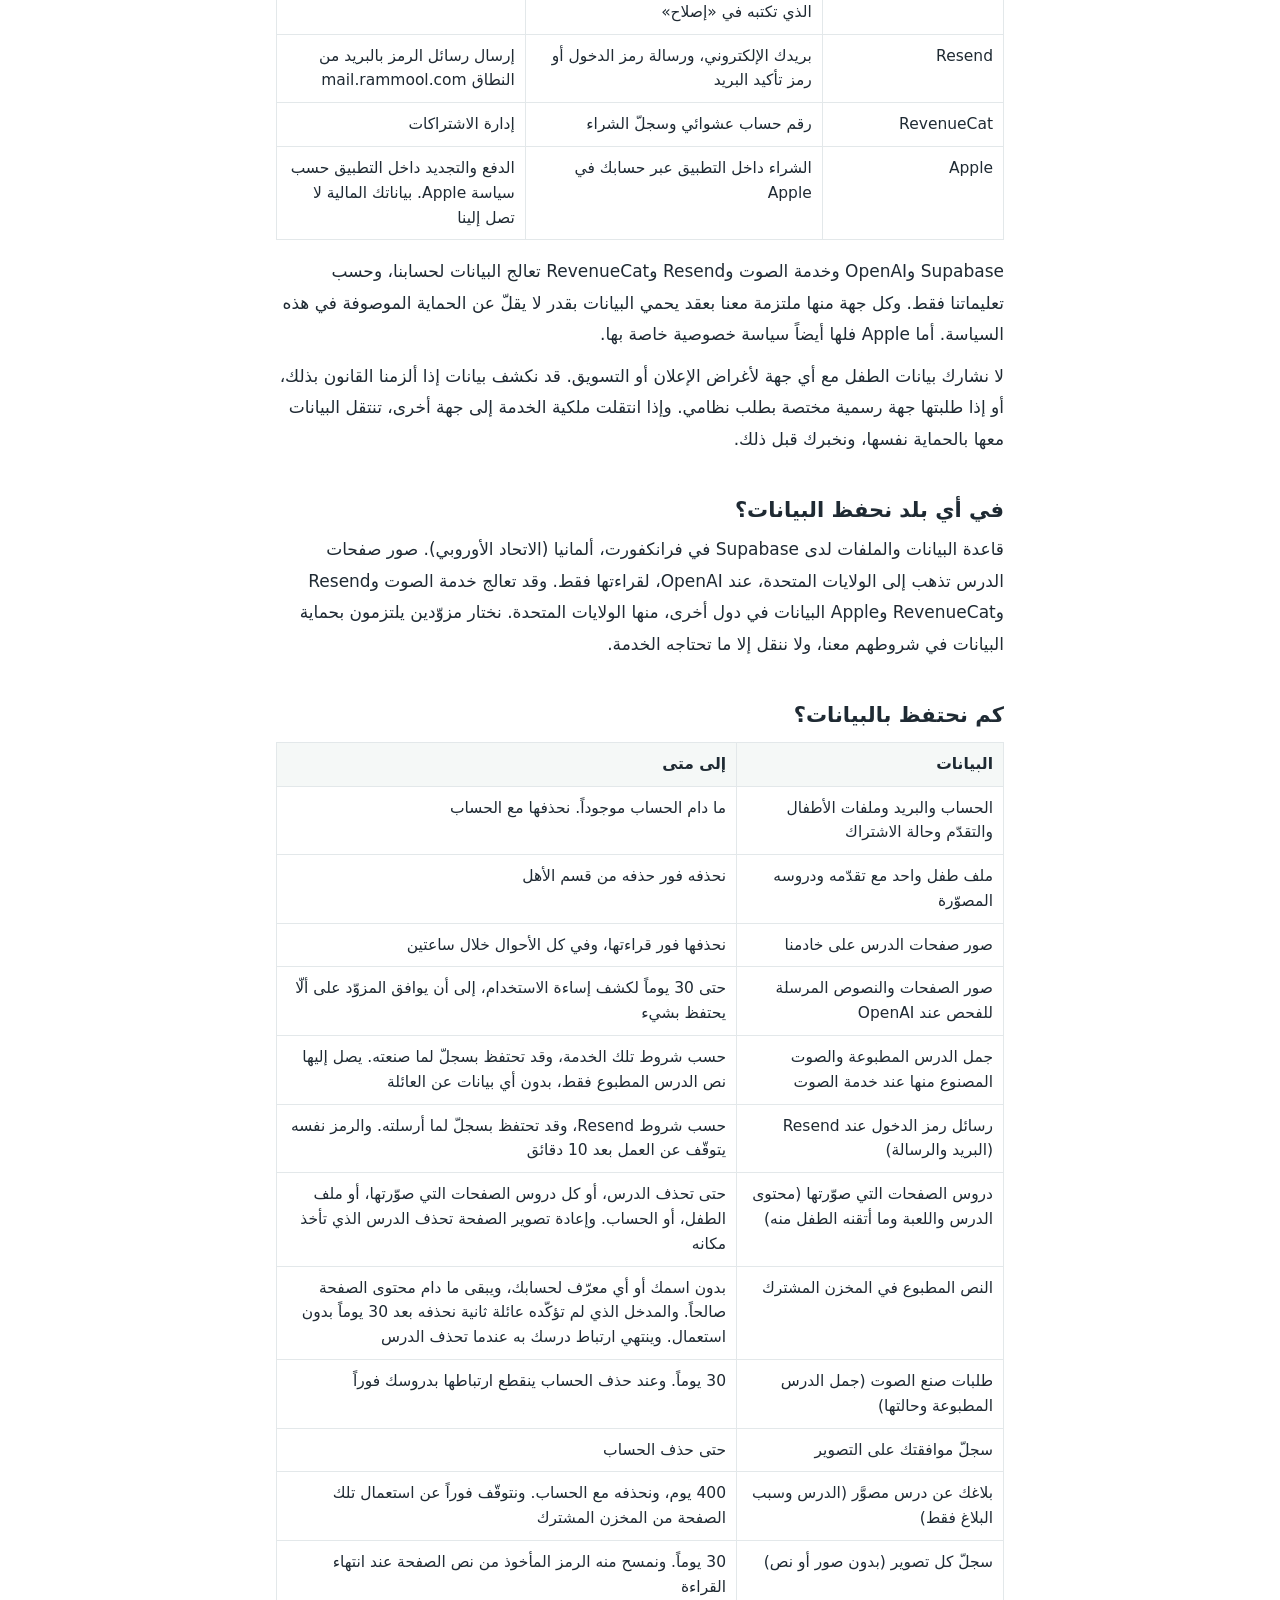
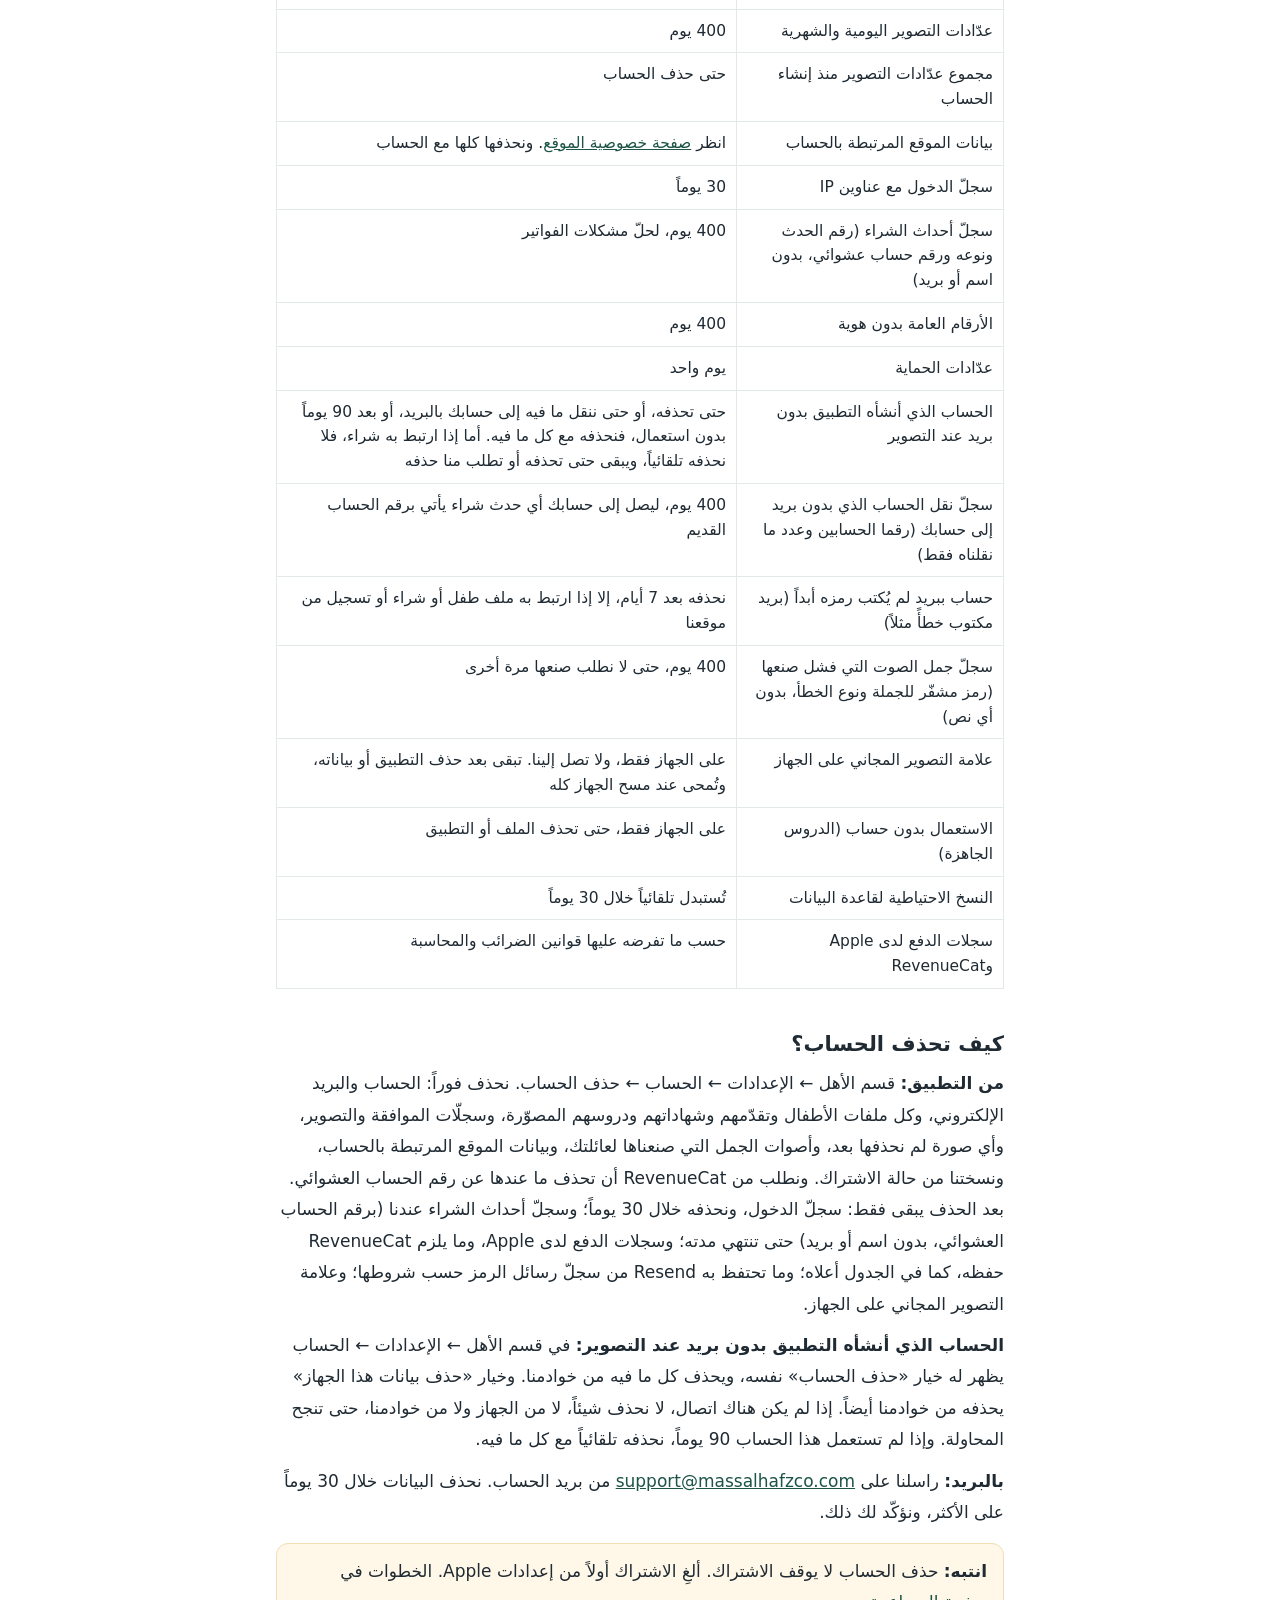
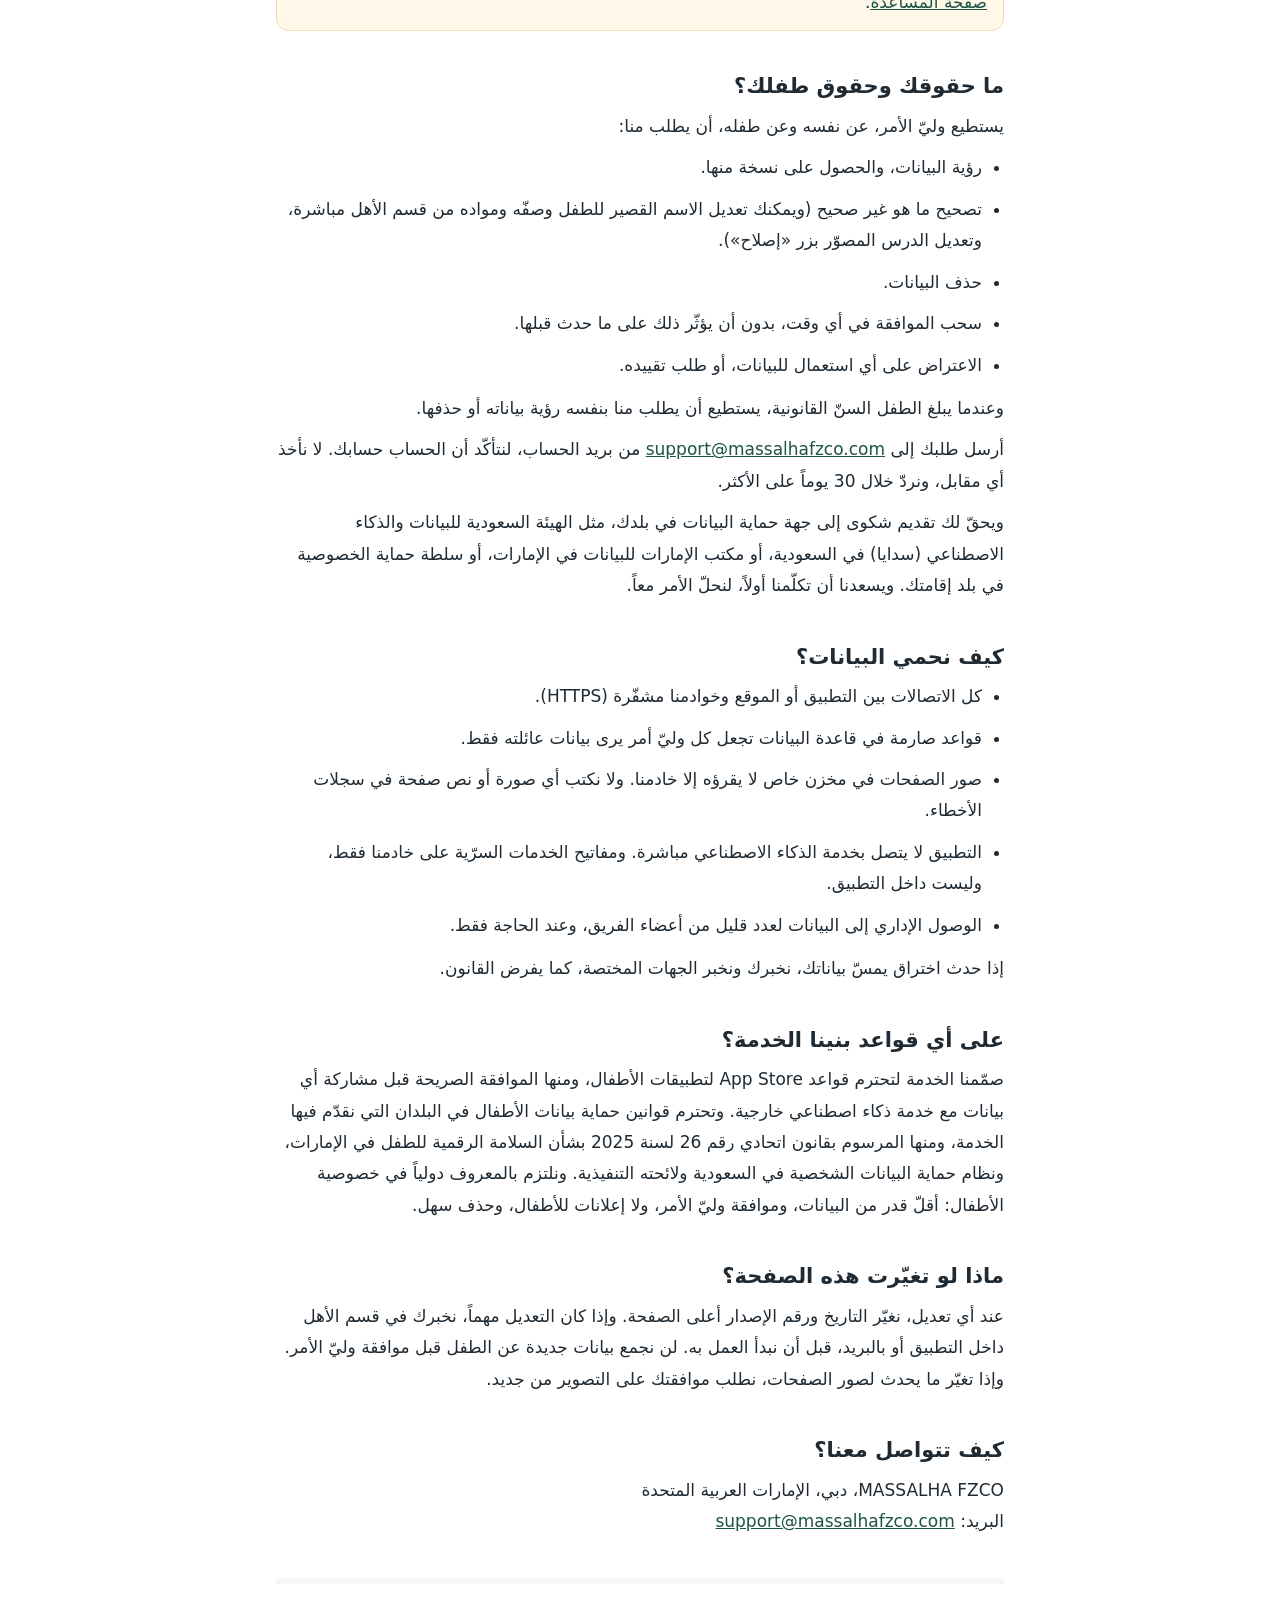
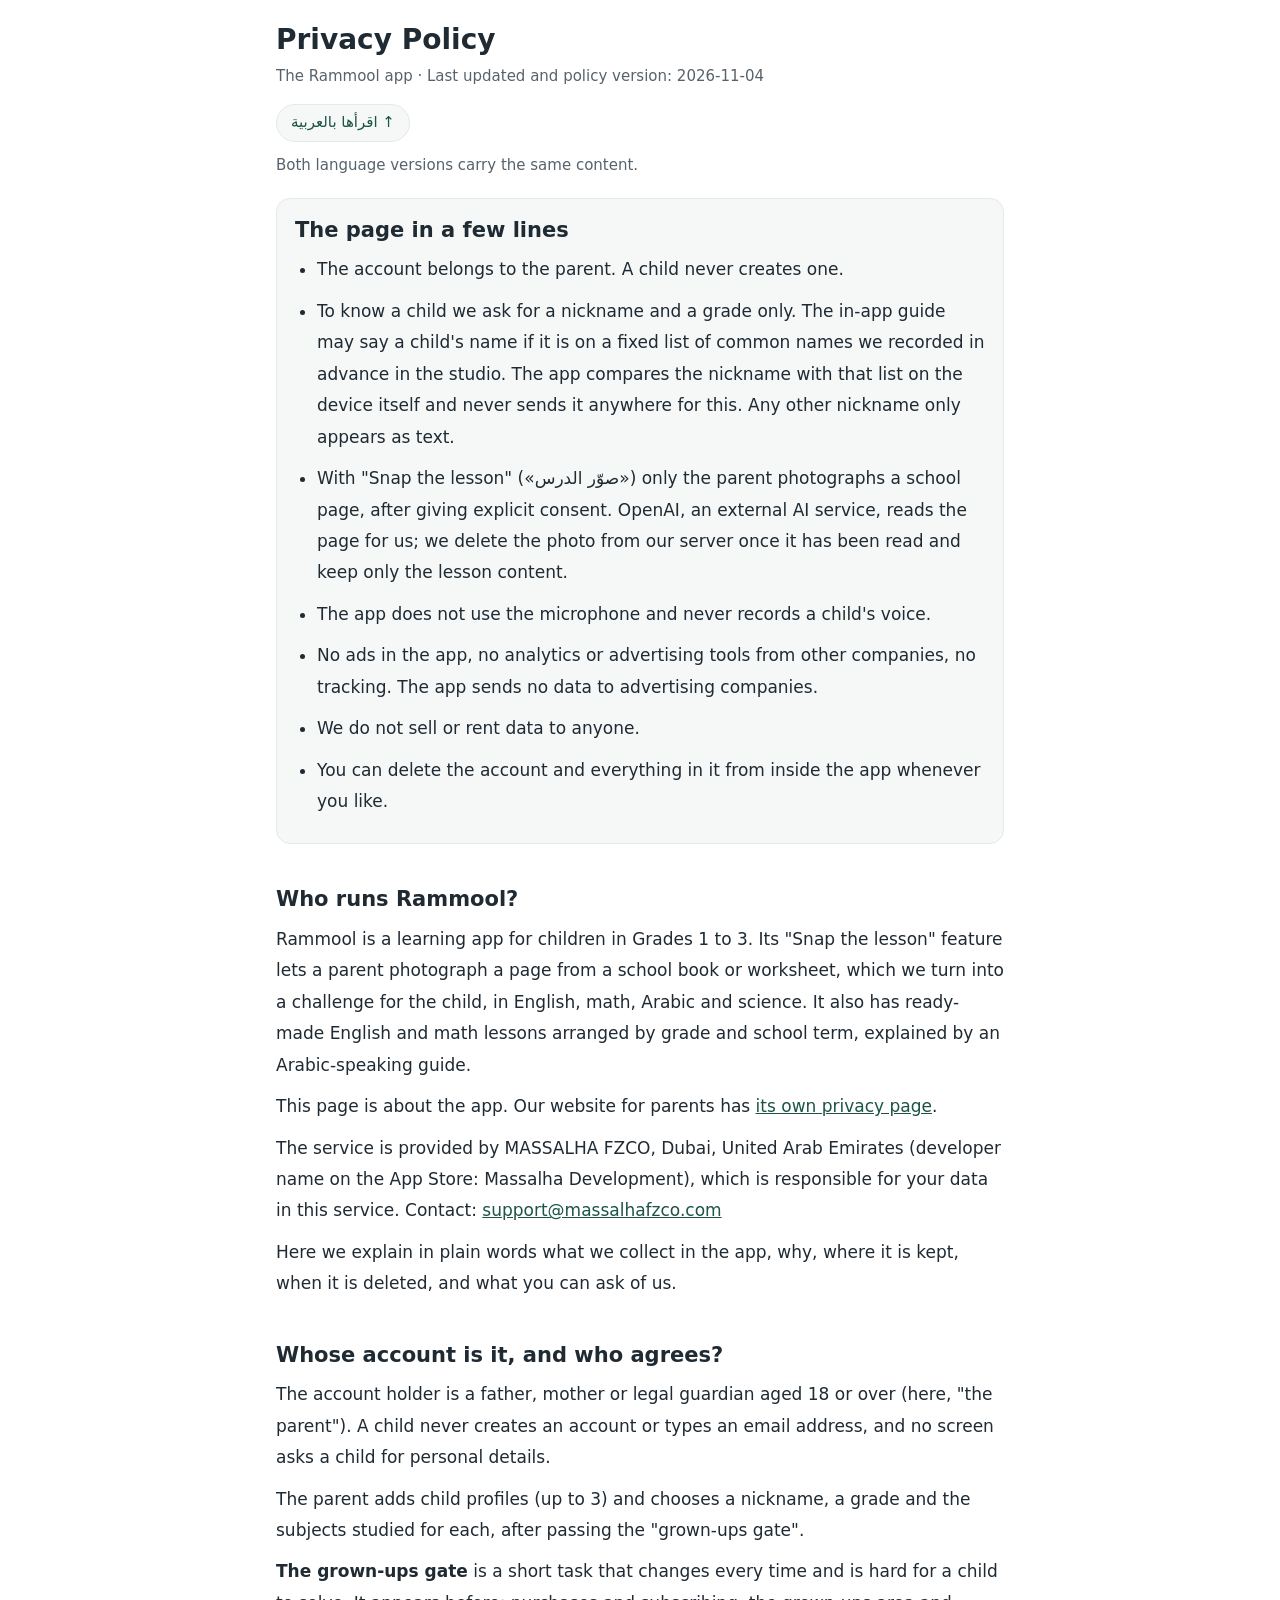
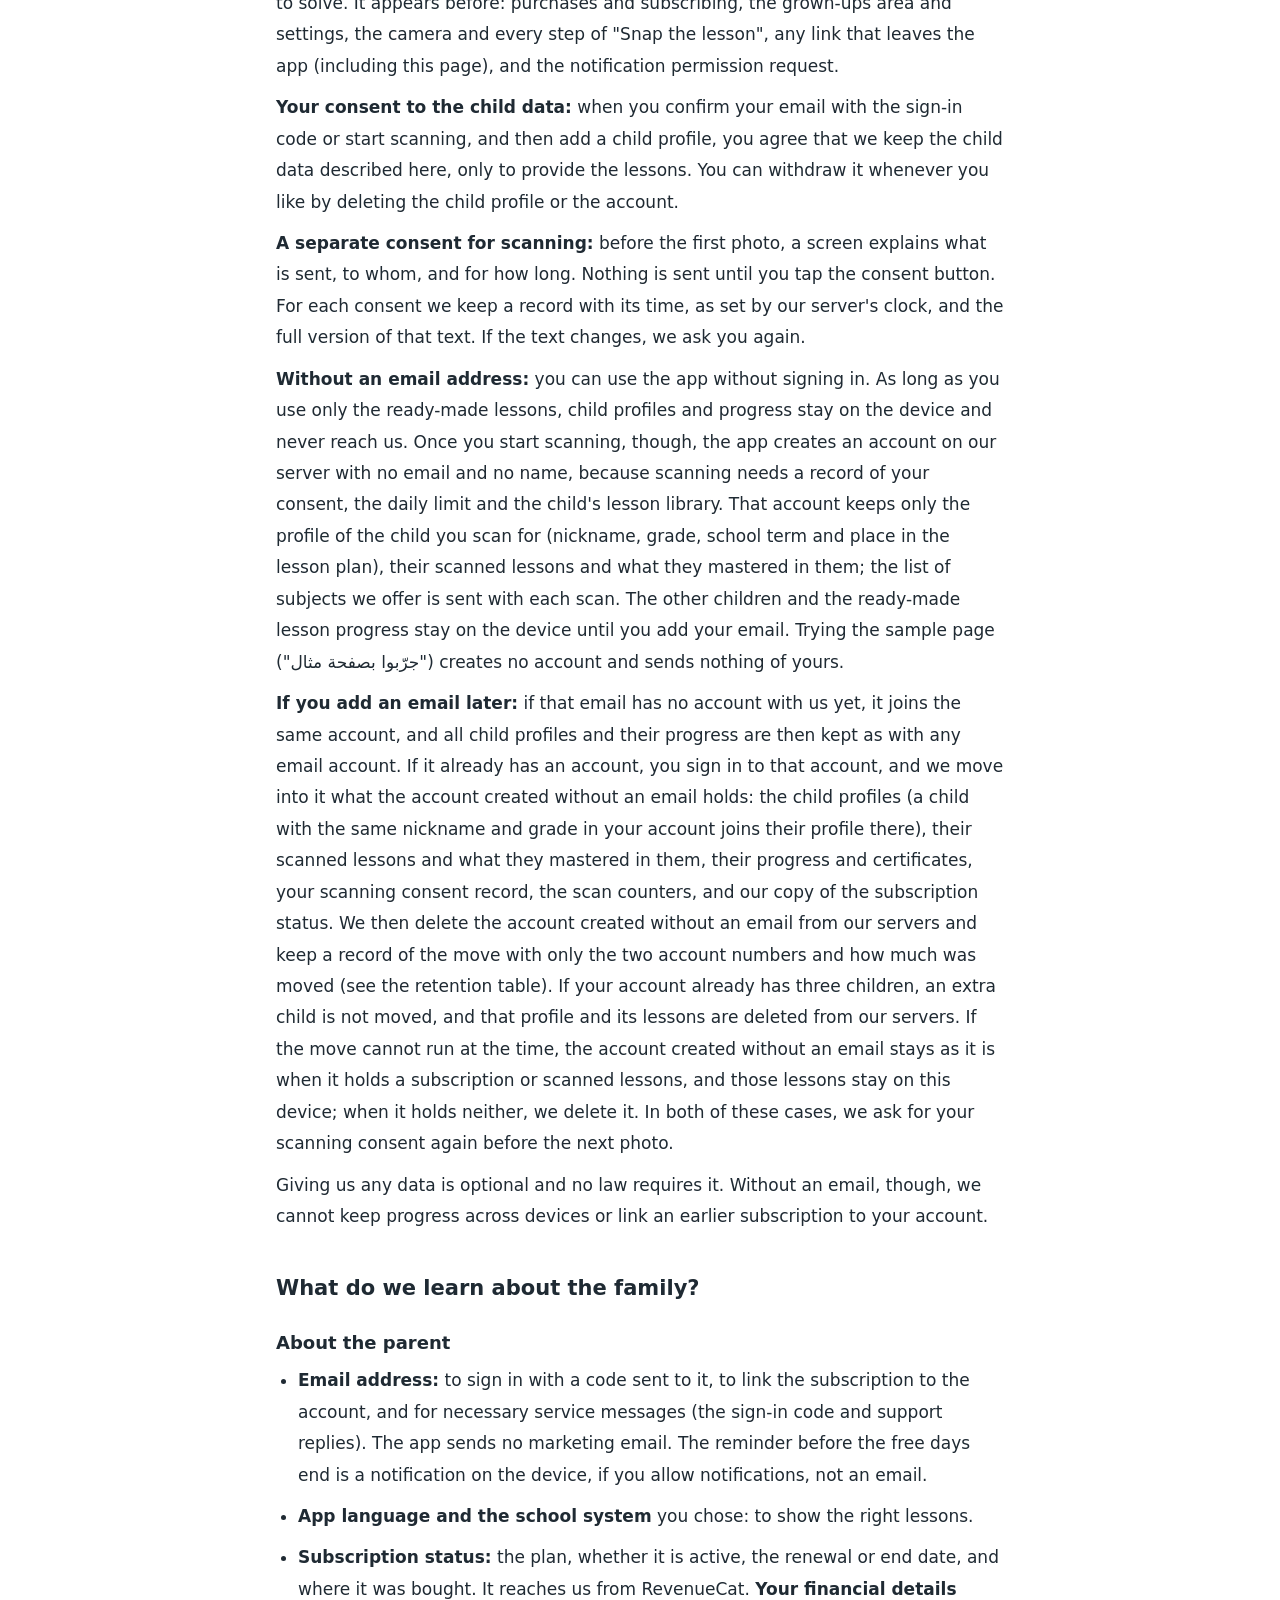
==== commit 674baeb1: "Privacy: the parent picks boy or girl for the guide's wording; the choice stays on the device Co-Aut" ====
--- a/privacy/index.html
+++ b/privacy/index.html
@@ -109,7 +109,7 @@
 
   <h3>عن كل طفل</h3>
   <ul>
-    <li><strong>الاسم القصير:</strong> يختاره وليّ الأمر، بدون أرقام. ننصح بلقب أو اسم دلع بدل الاسم الكامل. يظهر مكتوباً في التطبيق. وإذا كان من قائمة ثابتة لأسماء شائعة سجّلنا صوتها مسبقاً في الاستوديو (مثل «محمد» و«نورة»)، يقول دليل التطبيق جملة قصيرة مسجّلة فيها الاسم، مثل «أحسنت يا محمد!». ومن القائمة نفسها يعرف التطبيق إن كان الاسم لبنت، فيخاطبها بصيغة المؤنث. تتمّ هذه المقارنة على الجهاز فقط: لا نرسل الاسم القصير إلى خدمة الصوت ولا إلى أي جهة أخرى لذلك، ولا نصنع صوتاً لأي اسم ليس في القائمة.</li>
+    <li><strong>الاسم القصير:</strong> يختاره وليّ الأمر، بدون أرقام. ننصح بلقب أو اسم دلع بدل الاسم الكامل. يظهر مكتوباً في التطبيق. وإذا كان من قائمة ثابتة لأسماء شائعة سجّلنا صوتها مسبقاً في الاستوديو (مثل «محمد» و«نورة»)، يقول دليل التطبيق جملة قصيرة مسجّلة فيها الاسم، مثل «أحسنت يا محمد!». وليخاطب الدليل الطفل بالصيغة الصحيحة (مثل «أحسنتَ» أو «أحسنتِ») يختار وليّ الأمر «ولد» أو «بنت»، وإن لم يختر يعرف التطبيق ذلك من القائمة نفسها. يبقى هذا الاختيار على الجهاز ولا نرسله إلى خوادمنا. تتمّ هذه المقارنة على الجهاز فقط: لا نرسل الاسم القصير إلى خدمة الصوت ولا إلى أي جهة أخرى لذلك، ولا نصنع صوتاً لأي اسم ليس في القائمة.</li>
     <li><strong>الصف</strong> (الأول أو الثاني أو الثالث) والفصل الدراسي، والمواد التي يدرسها، وهل مادة التربية الإسلامية مفعّلة له، وموقعه في خطة الدروس الجاهزة.</li>
     <li><strong>التقدّم:</strong> الدروس المكتملة، والنجوم، ودقائق التعلّم، وقطع لوحة الأسبوع، والشهادات.</li>
     <li><strong>دروس الصفحات التي صوّرتها:</strong> محتوى الدرس الذي قرأناه من الصفحة (المادة والموضوع والكلمات والأرقام والمعلومات)، وتعديلاتك عليه، ووقت مراجعتك له قبل أن يصل إلى الطفل، واللعبة المصنوعة منه، وما أتقنه الطفل وما نعيده عليه في تسخين اليوم التالي.</li>
@@ -327,7 +327,7 @@
 
   <h3>About each child</h3>
   <ul>
-    <li><strong>Nickname:</strong> chosen by the parent, no digits. We suggest a nickname or pet name rather than a full name. It appears as text in the app. If it is on a fixed list of common names we recorded in advance in the studio (such as "Mohammed" or "Noura"), the in-app guide says a short recorded line with that name, such as "Well done, Mohammed!". From the same list the app knows whether the name is a girl's, to speak to her in the feminine. This matching happens on the device only: we never send the nickname to the voice service or anyone else for it, and we never make a voice for a name that is not on the list.</li>
+    <li><strong>Nickname:</strong> chosen by the parent, no digits. We suggest a nickname or pet name rather than a full name. It appears as text in the app. If it is on a fixed list of common names we recorded in advance in the studio (such as "Mohammed" or "Noura"), the in-app guide says a short recorded line with that name, such as "Well done, Mohammed!". So the guide speaks to the child in the right form (masculine or feminine Arabic), the parent picks «boy» or «girl»; if not, the app takes it from the same list. This choice stays on the device and is not sent to our servers. This matching happens on the device only: we never send the nickname to the voice service or anyone else for it, and we never make a voice for a name that is not on the list.</li>
     <li><strong>Grade</strong> (1, 2 or 3) and school term, the subjects the child studies, whether Islamic studies is on for them, and their place in the ready-made lesson plan.</li>
     <li><strong>Progress:</strong> lessons finished, stars, learning minutes, weekly mosaic pieces and certificates.</li>
     <li><strong>Scanned lessons:</strong> the lesson content we read from the page (subject, topic, words, numbers and facts), your edits to it, when you checked it before it reached the child, the challenge built from it, and what the child has mastered and what comes back in the next day's warm-up.</li>
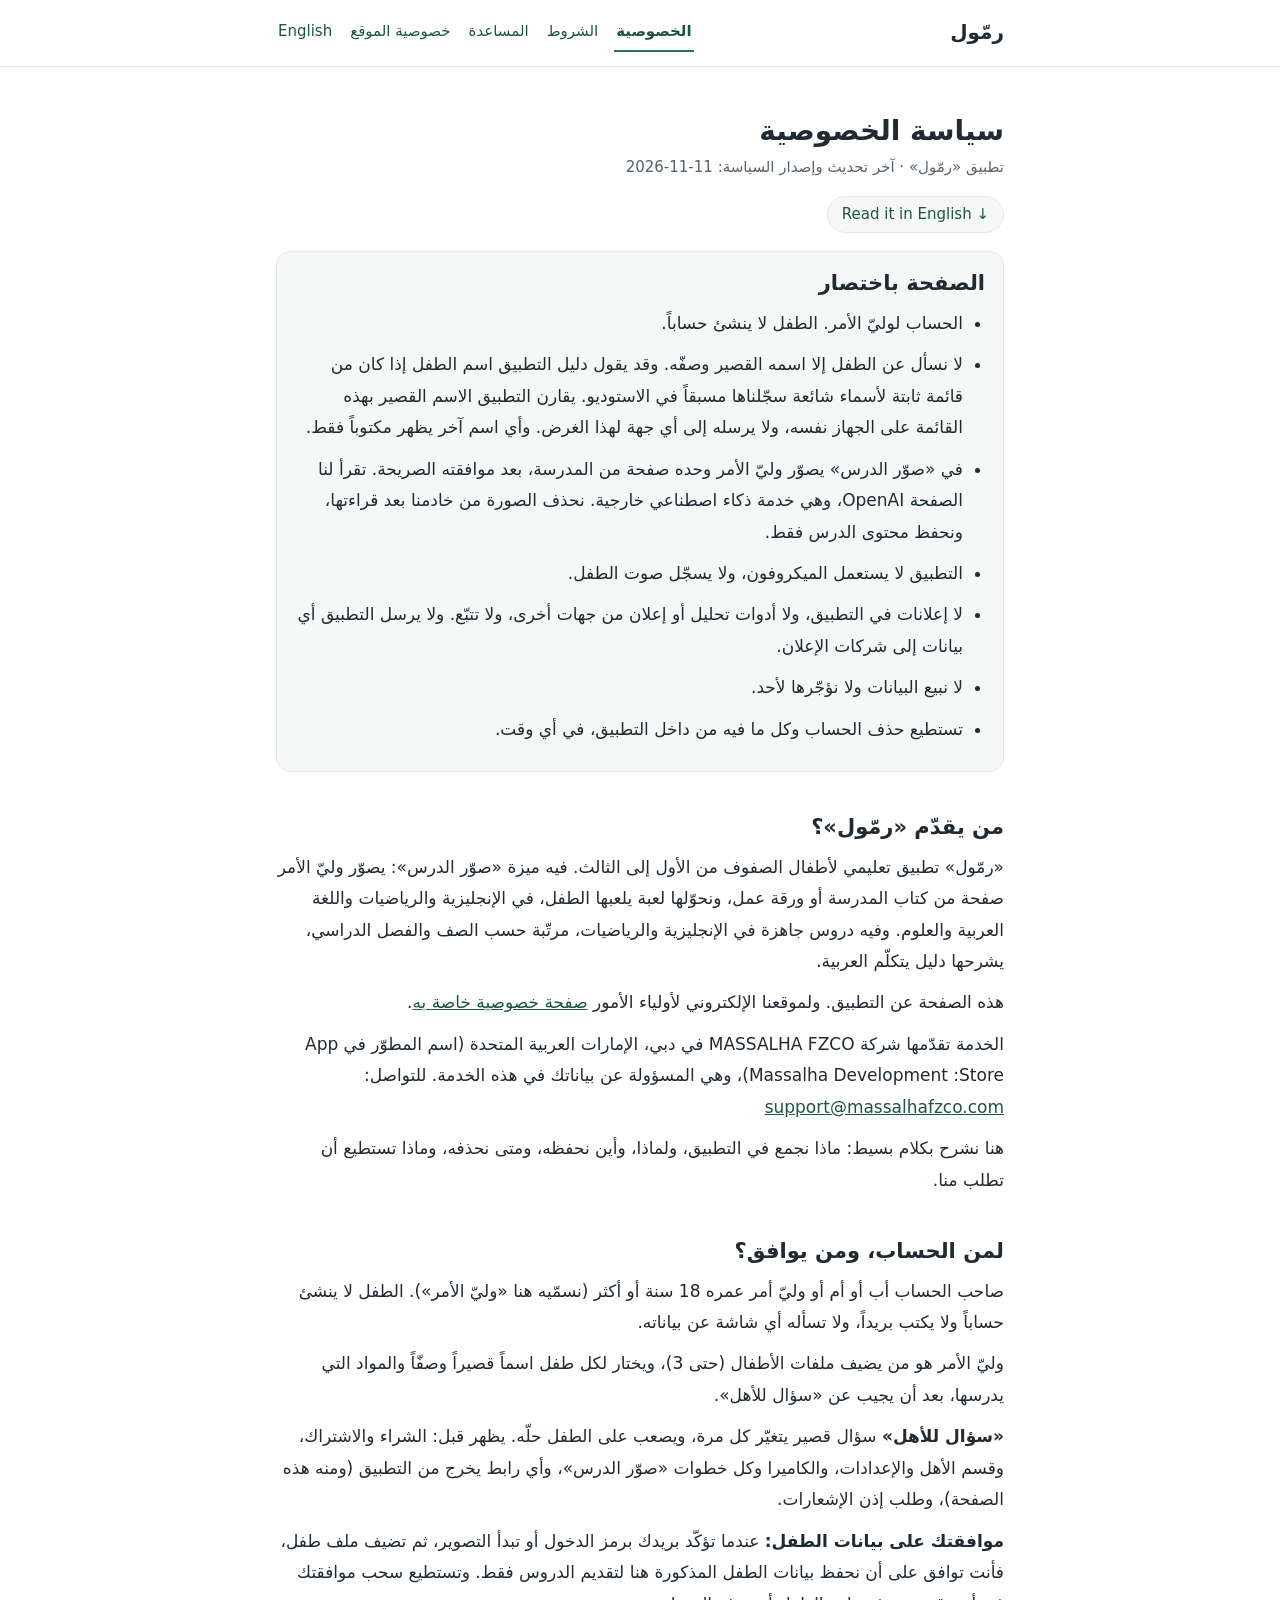
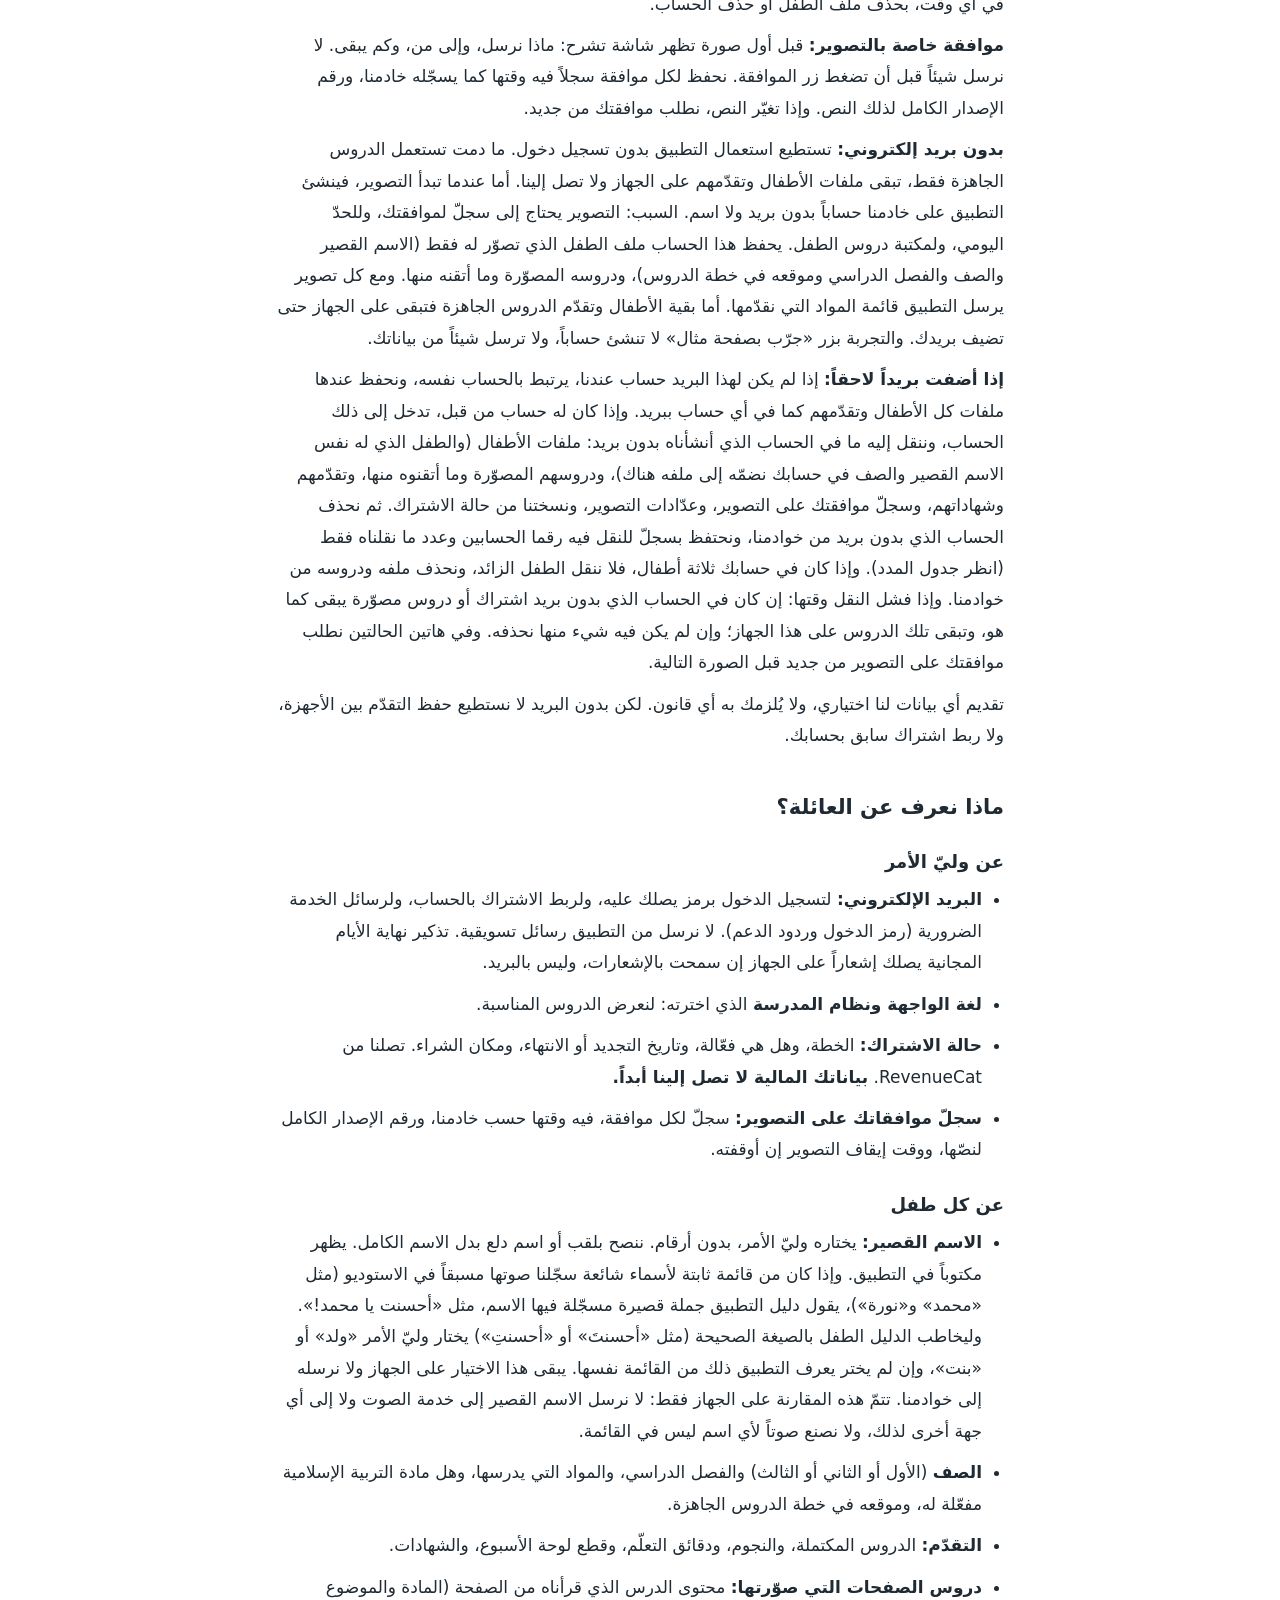
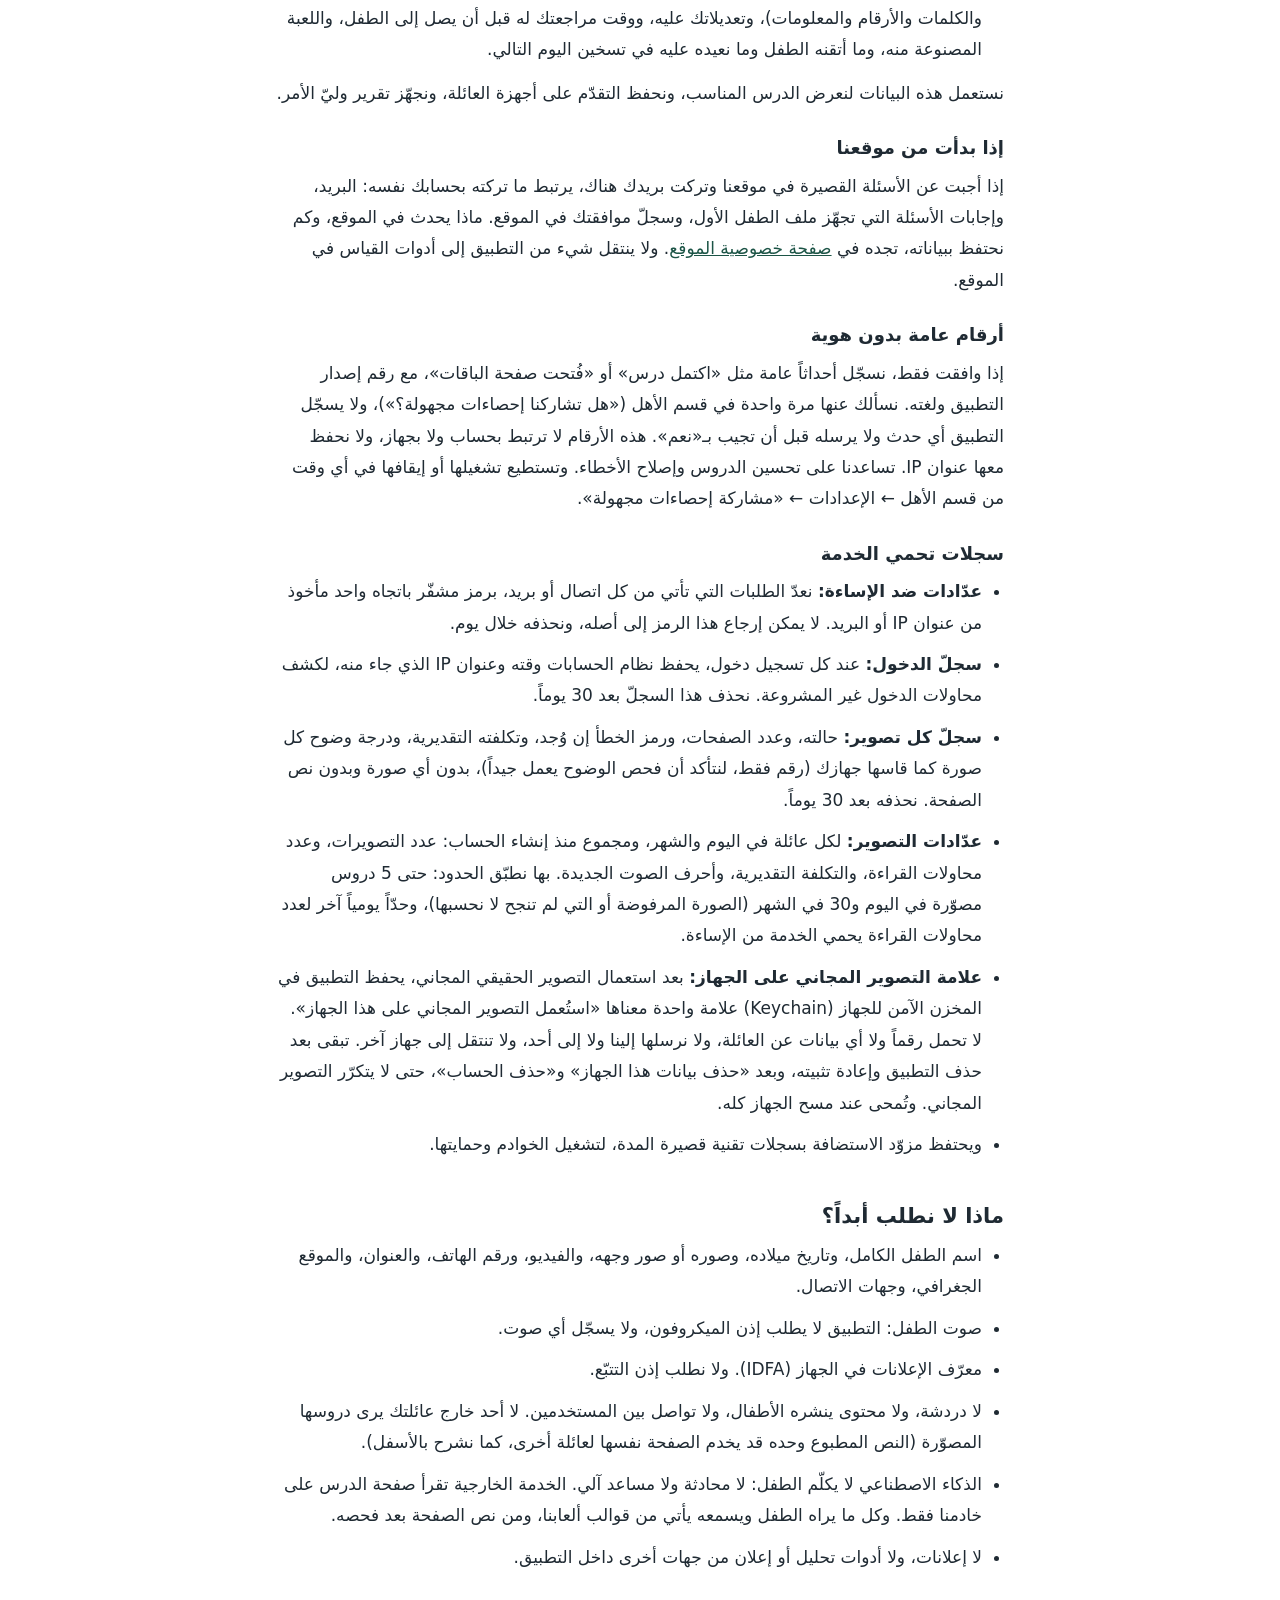
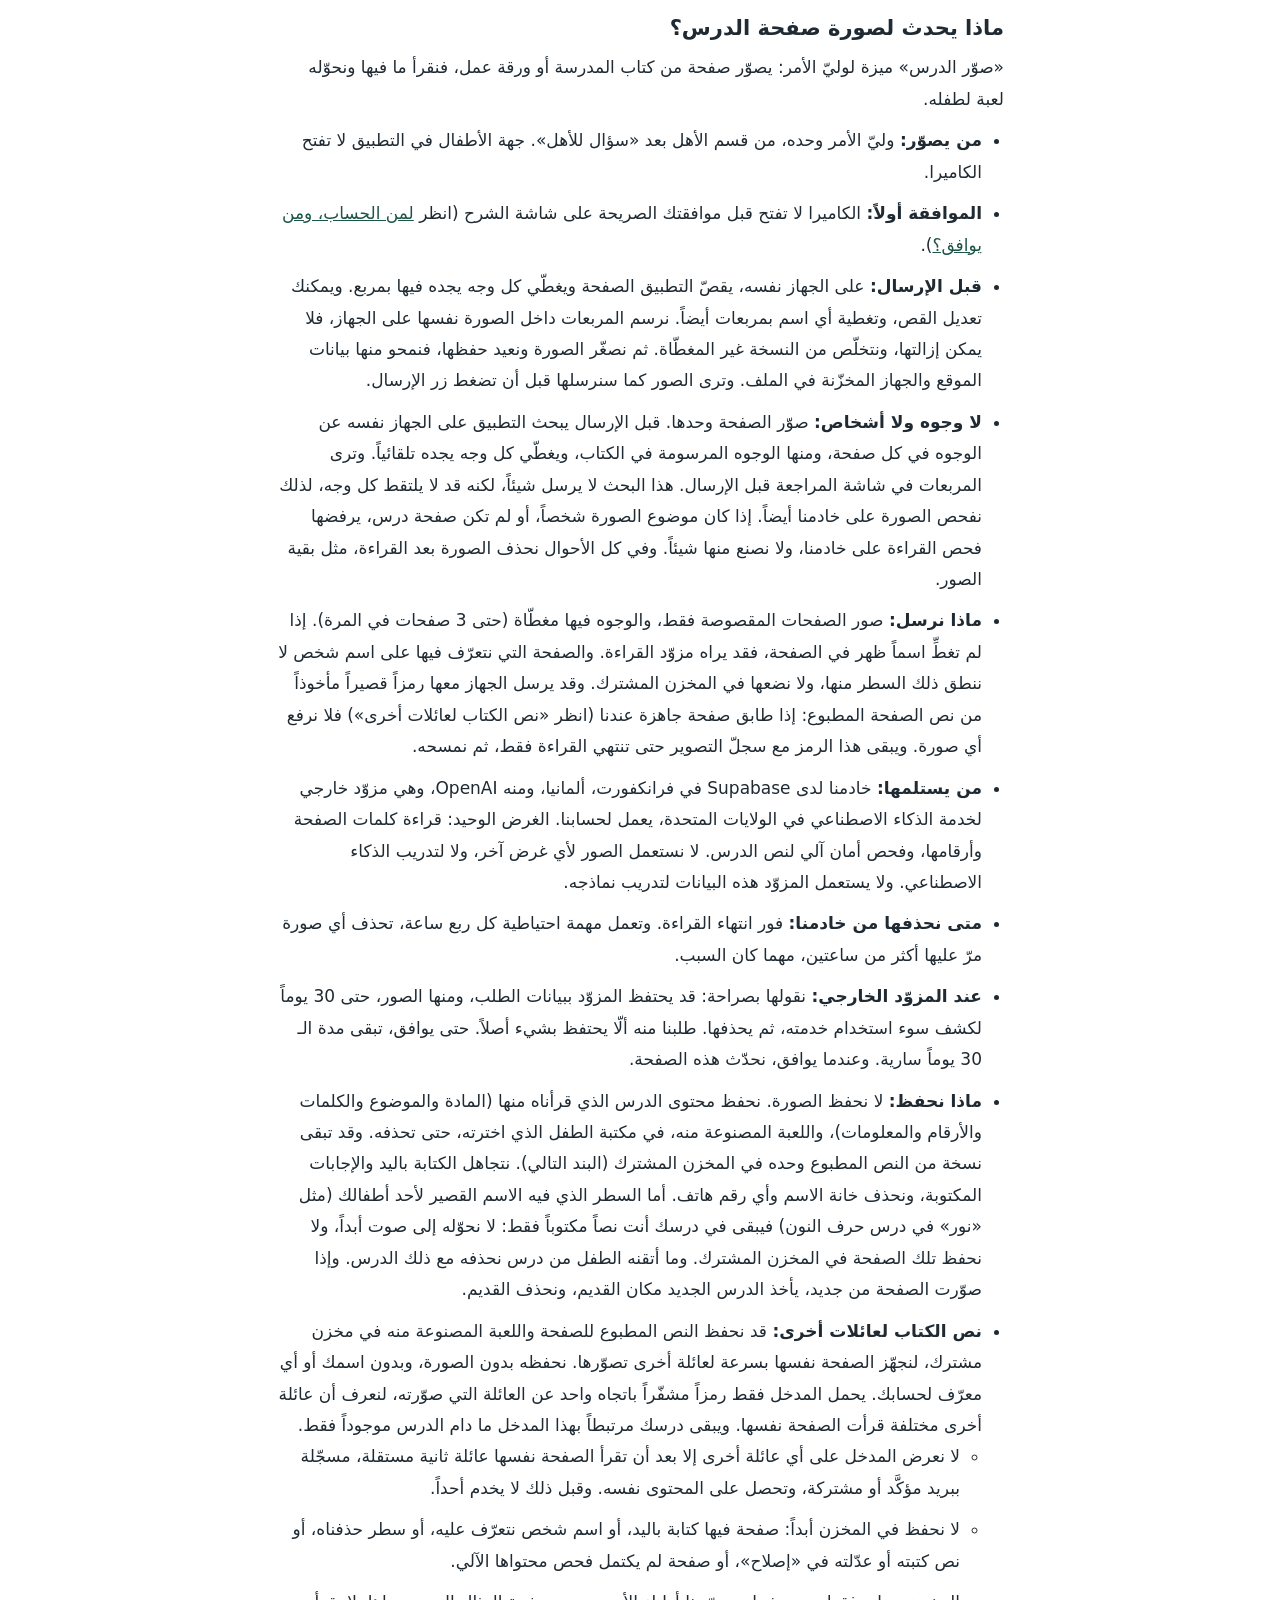
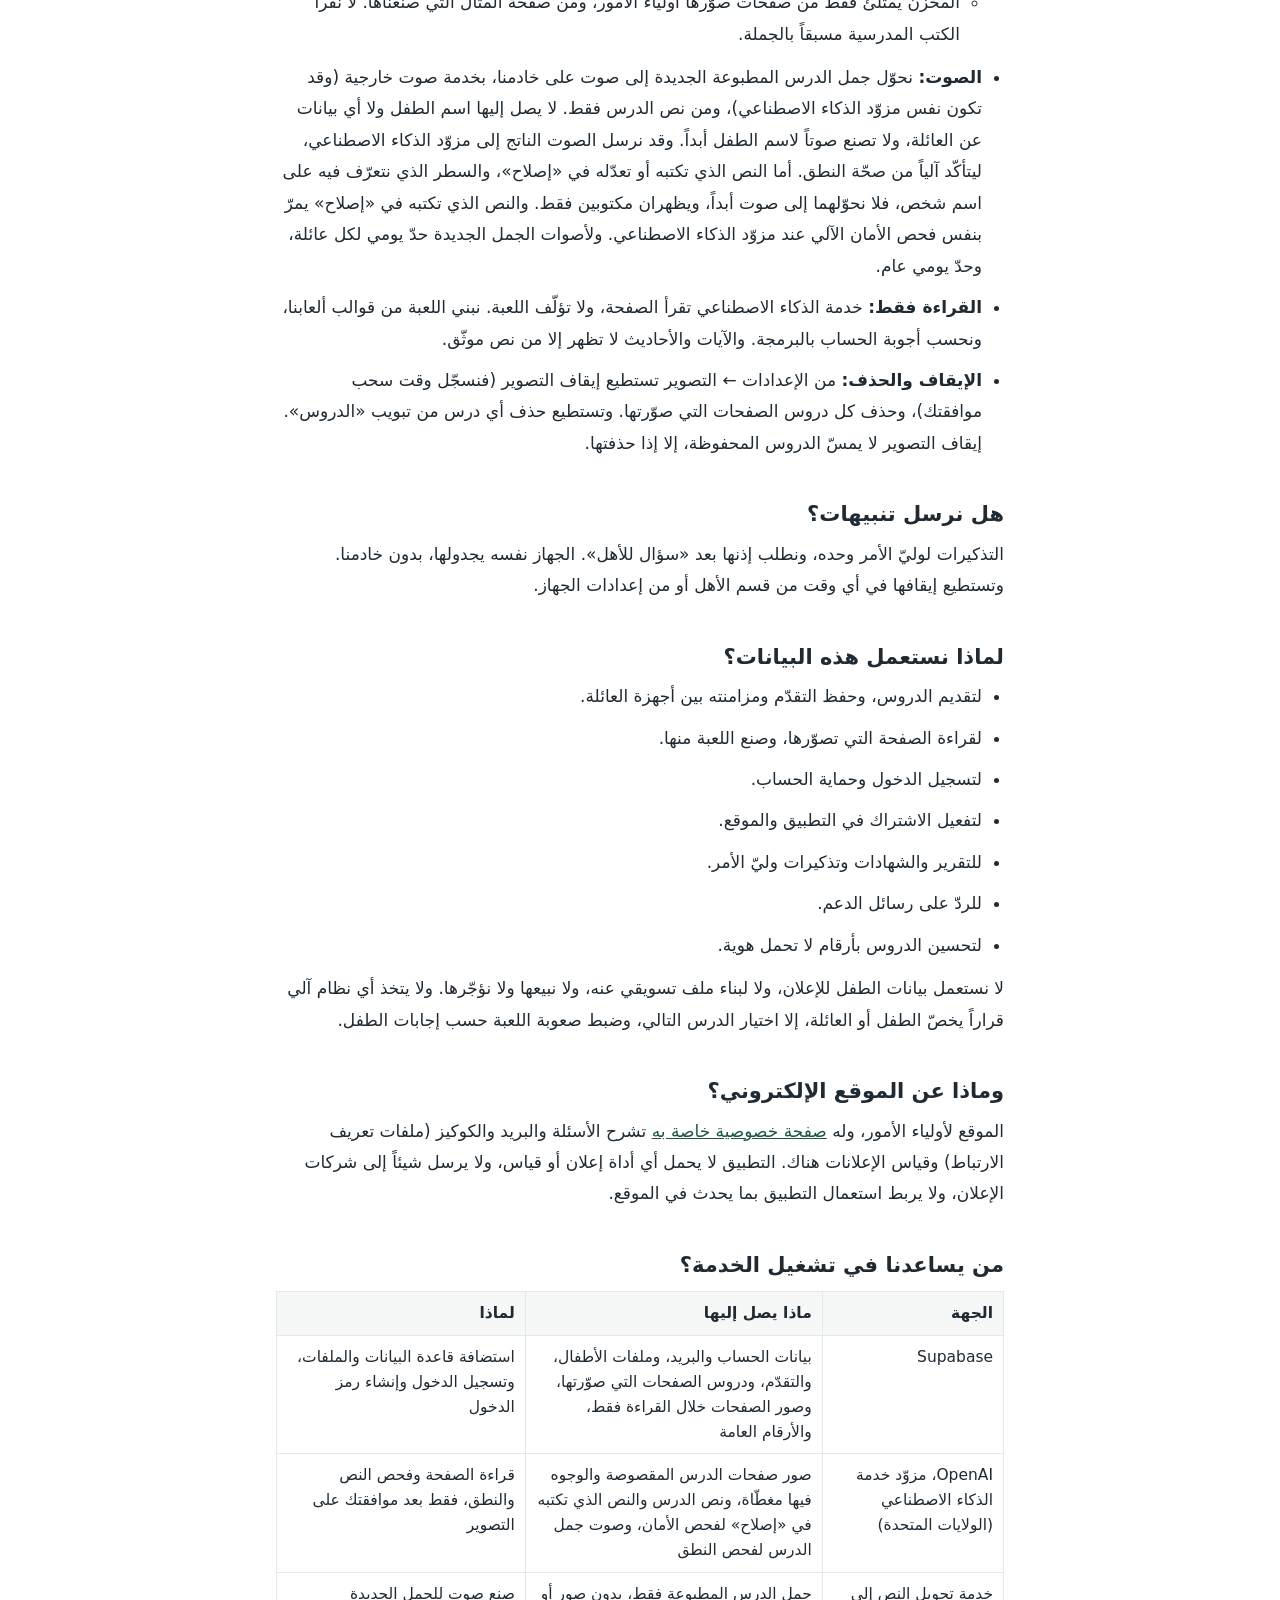
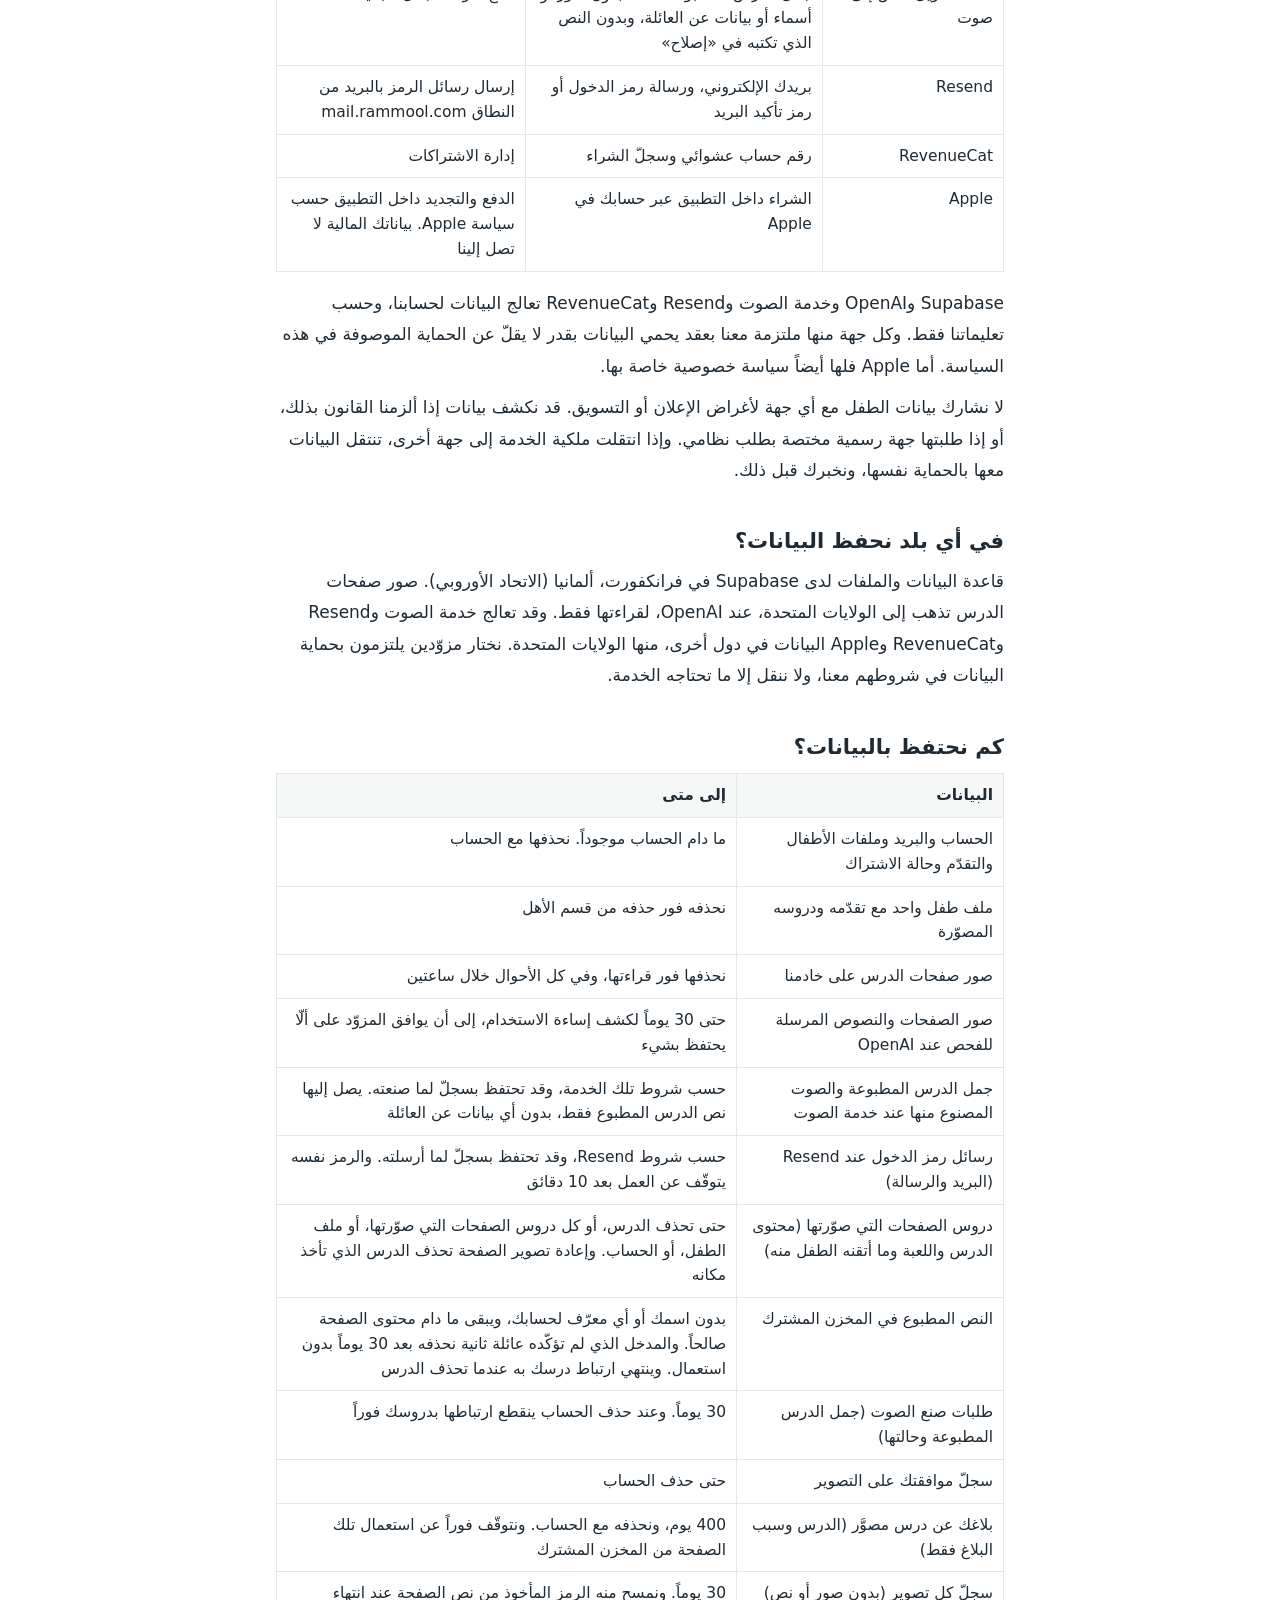
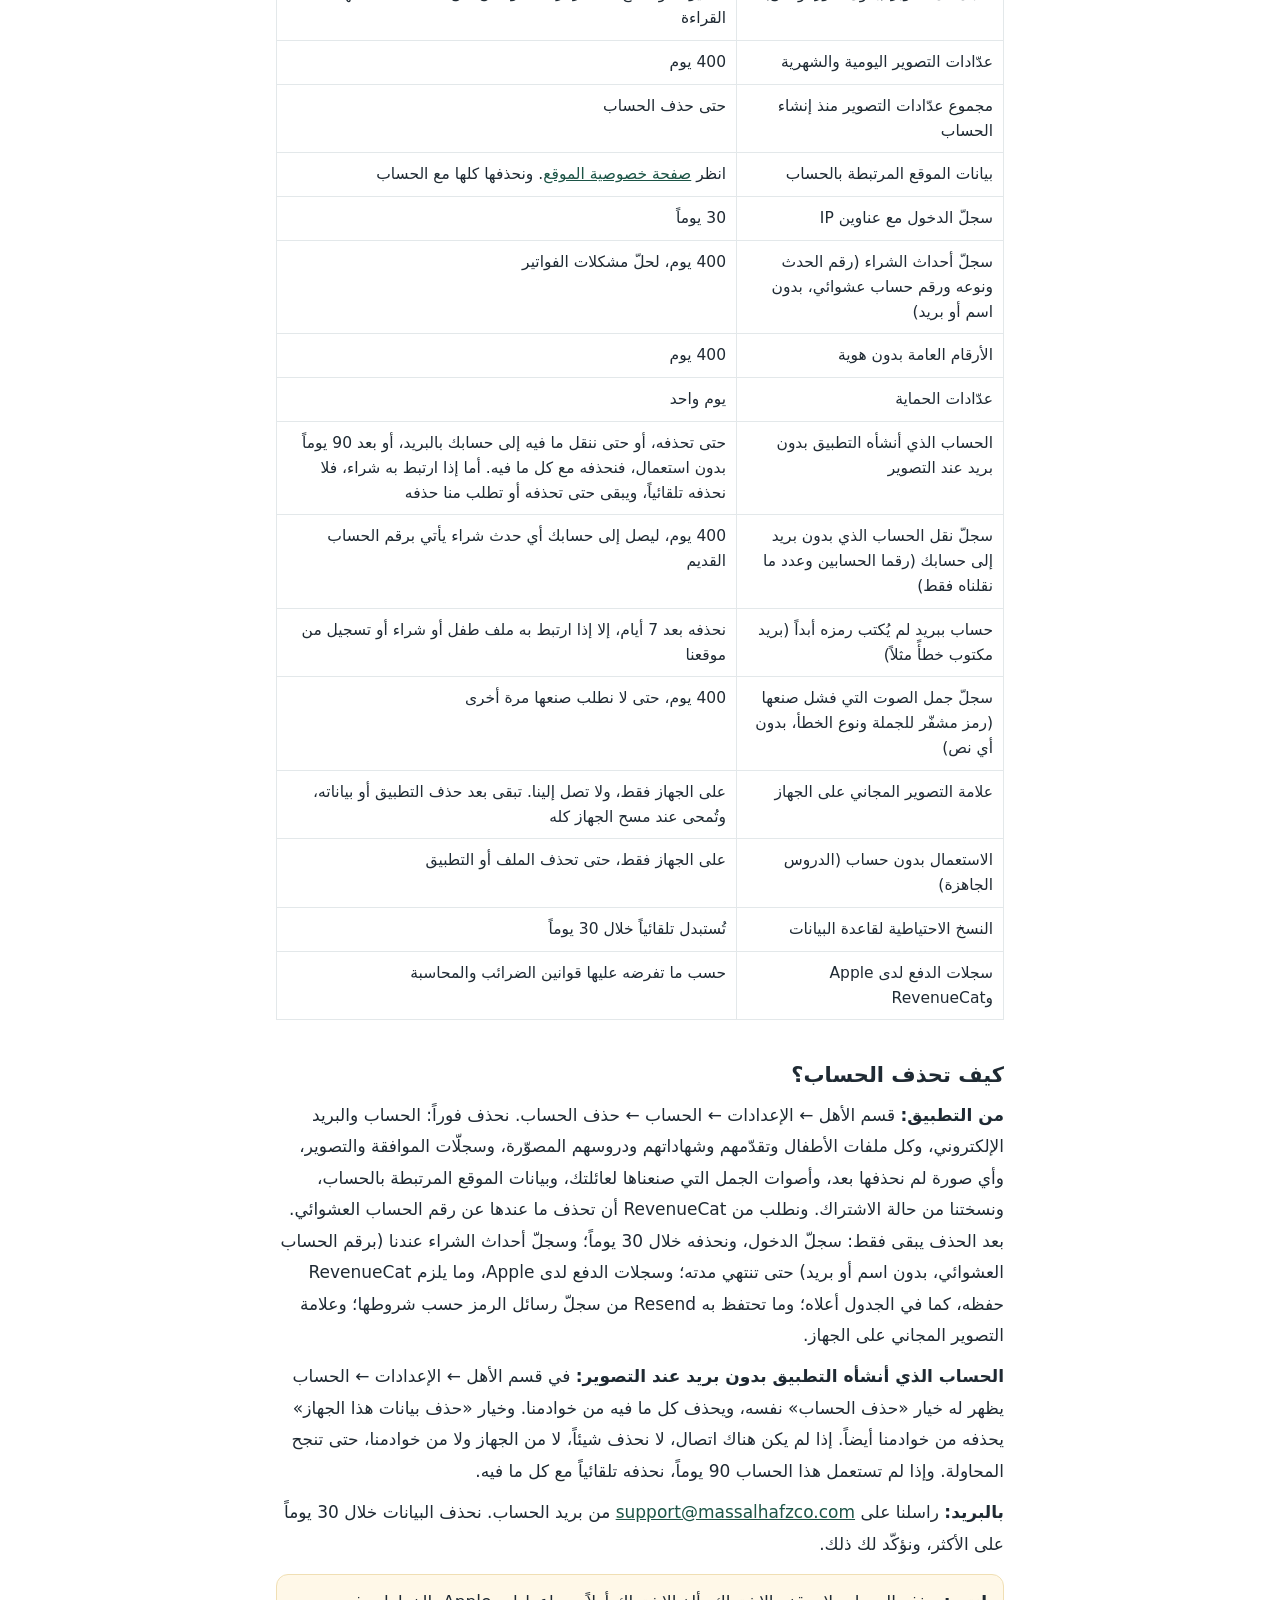
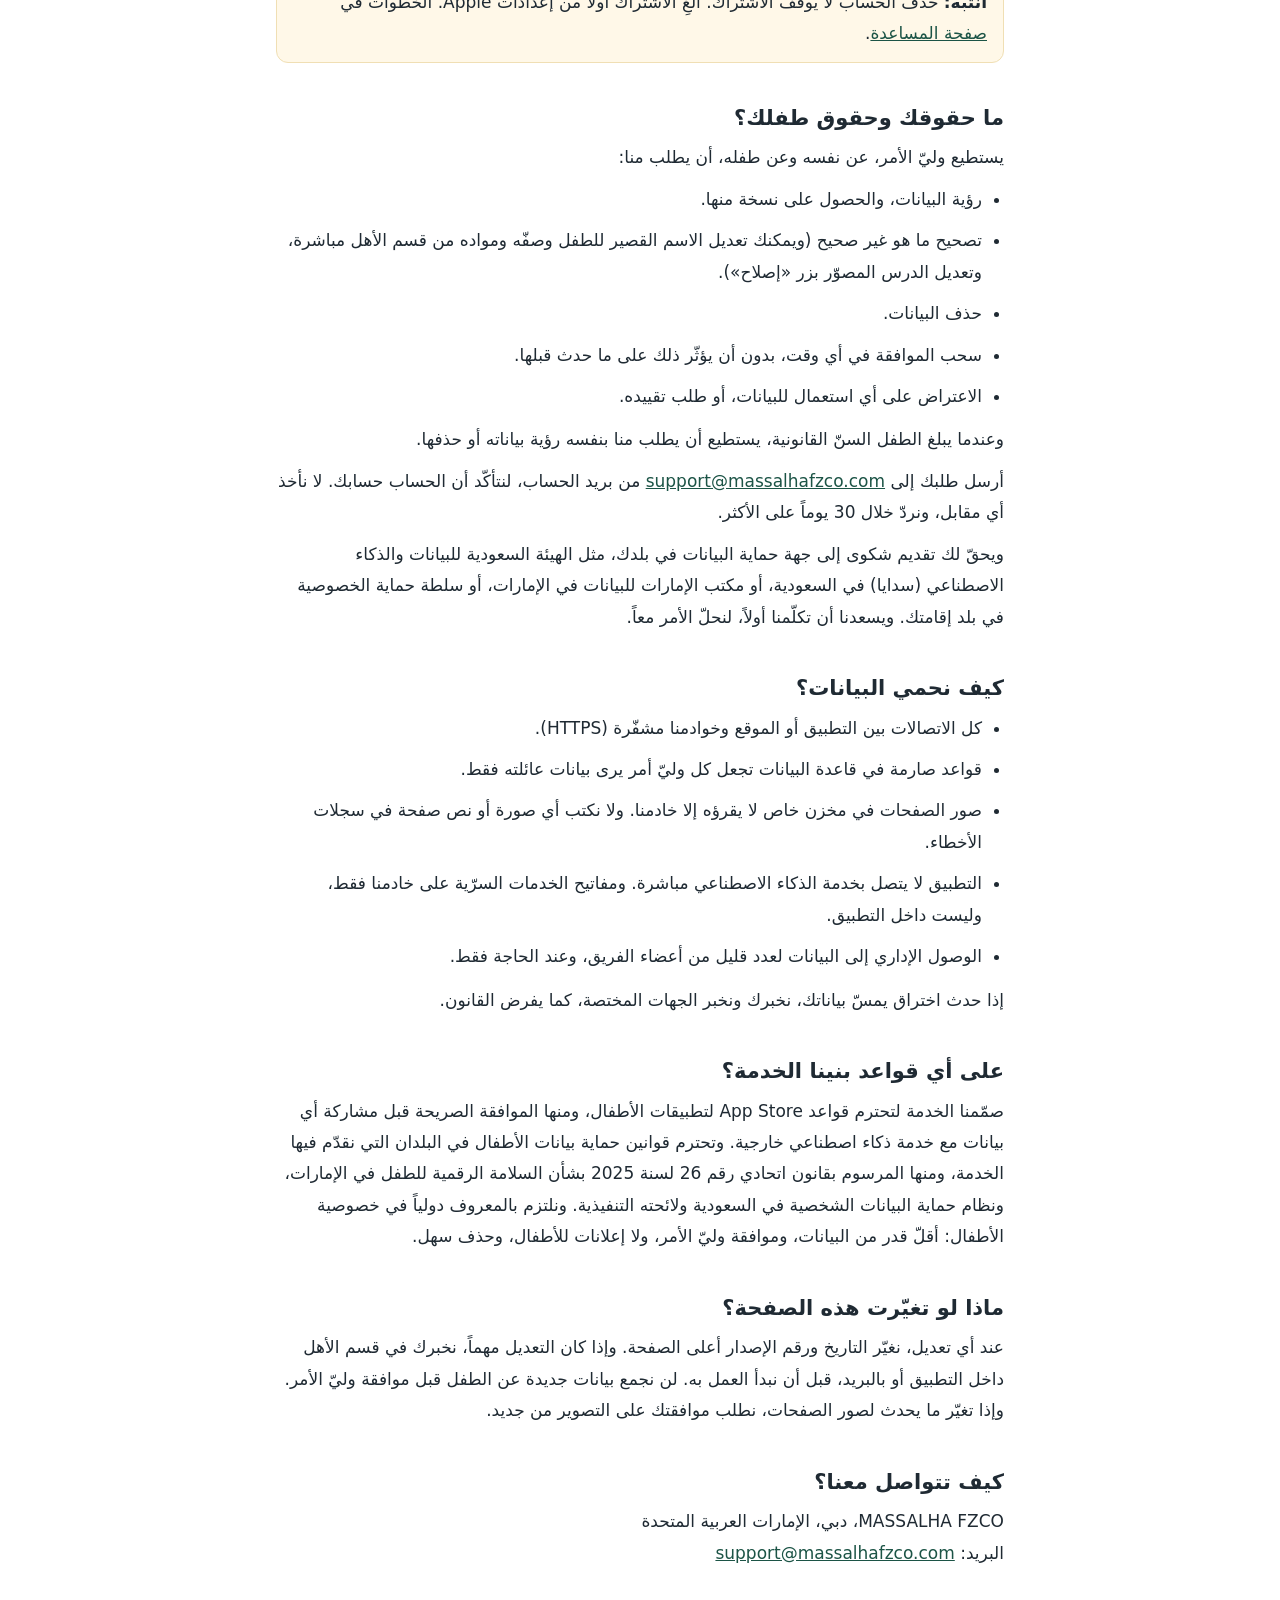
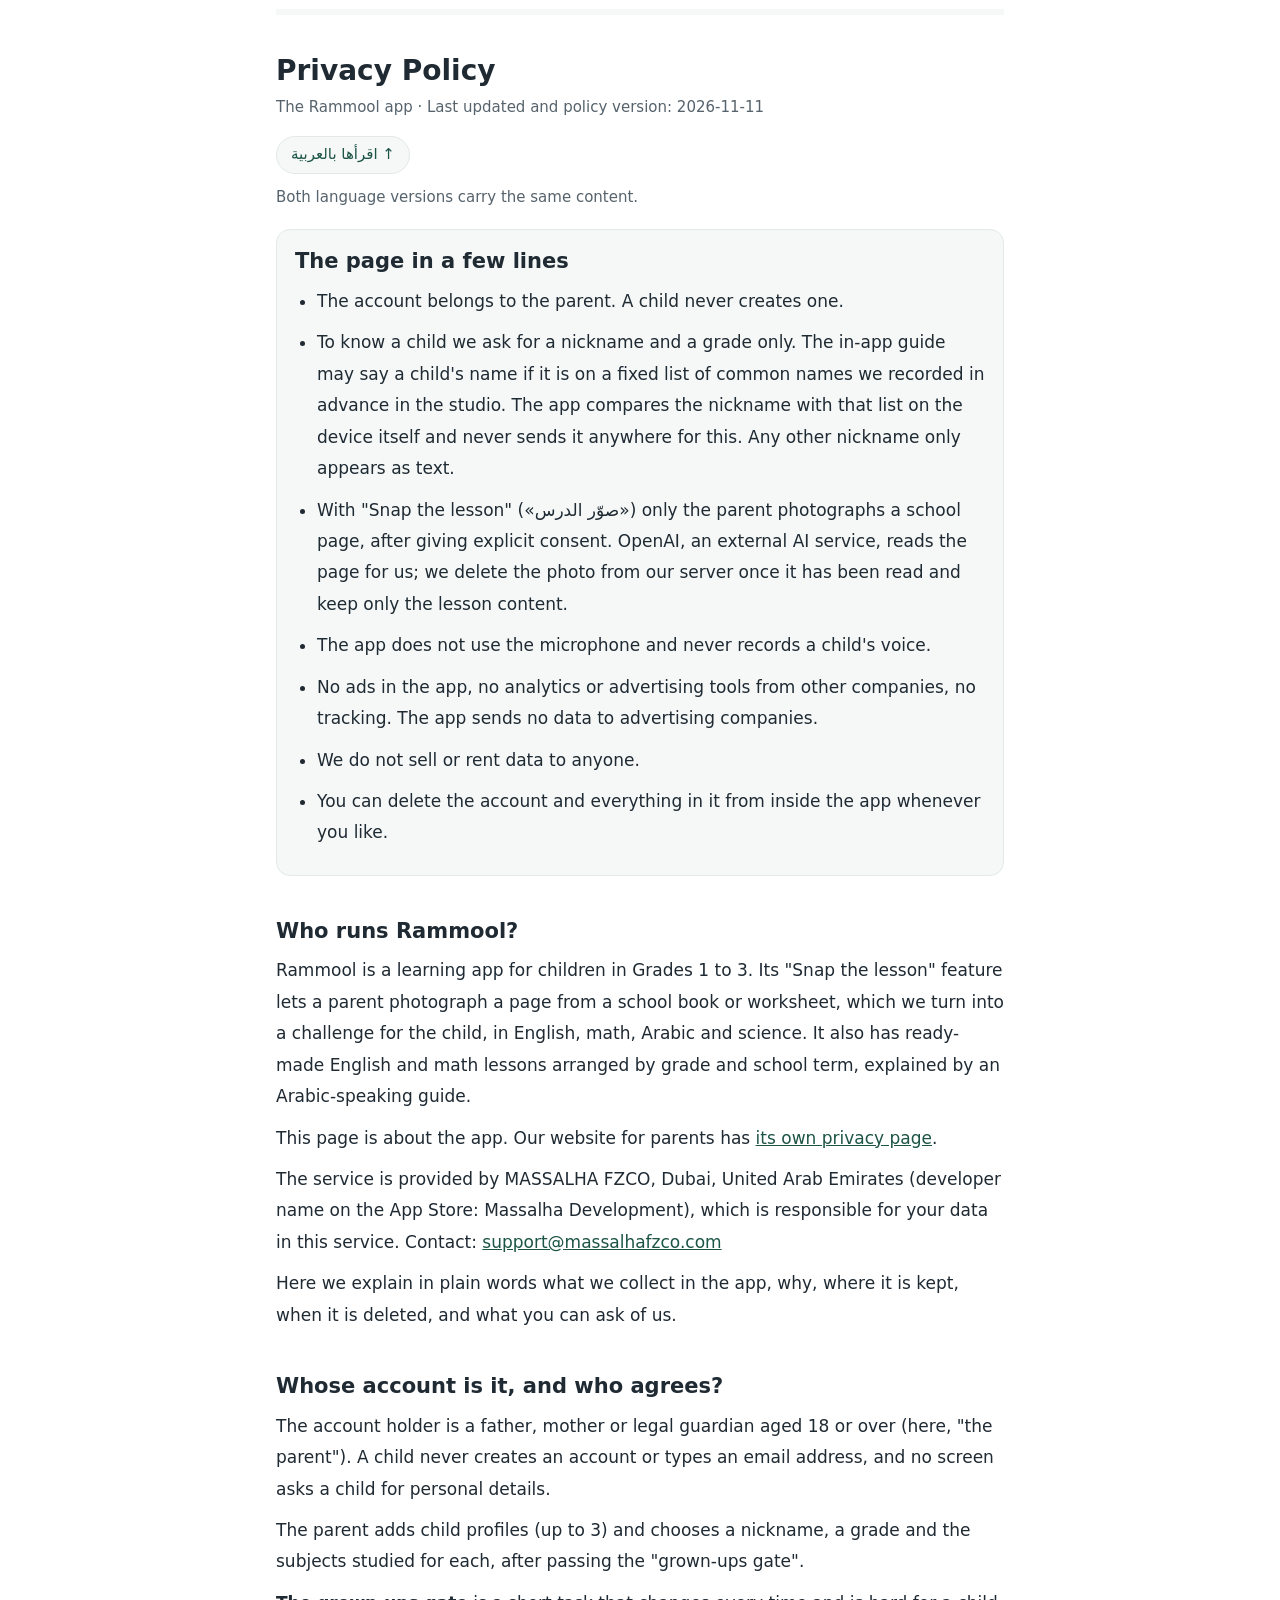
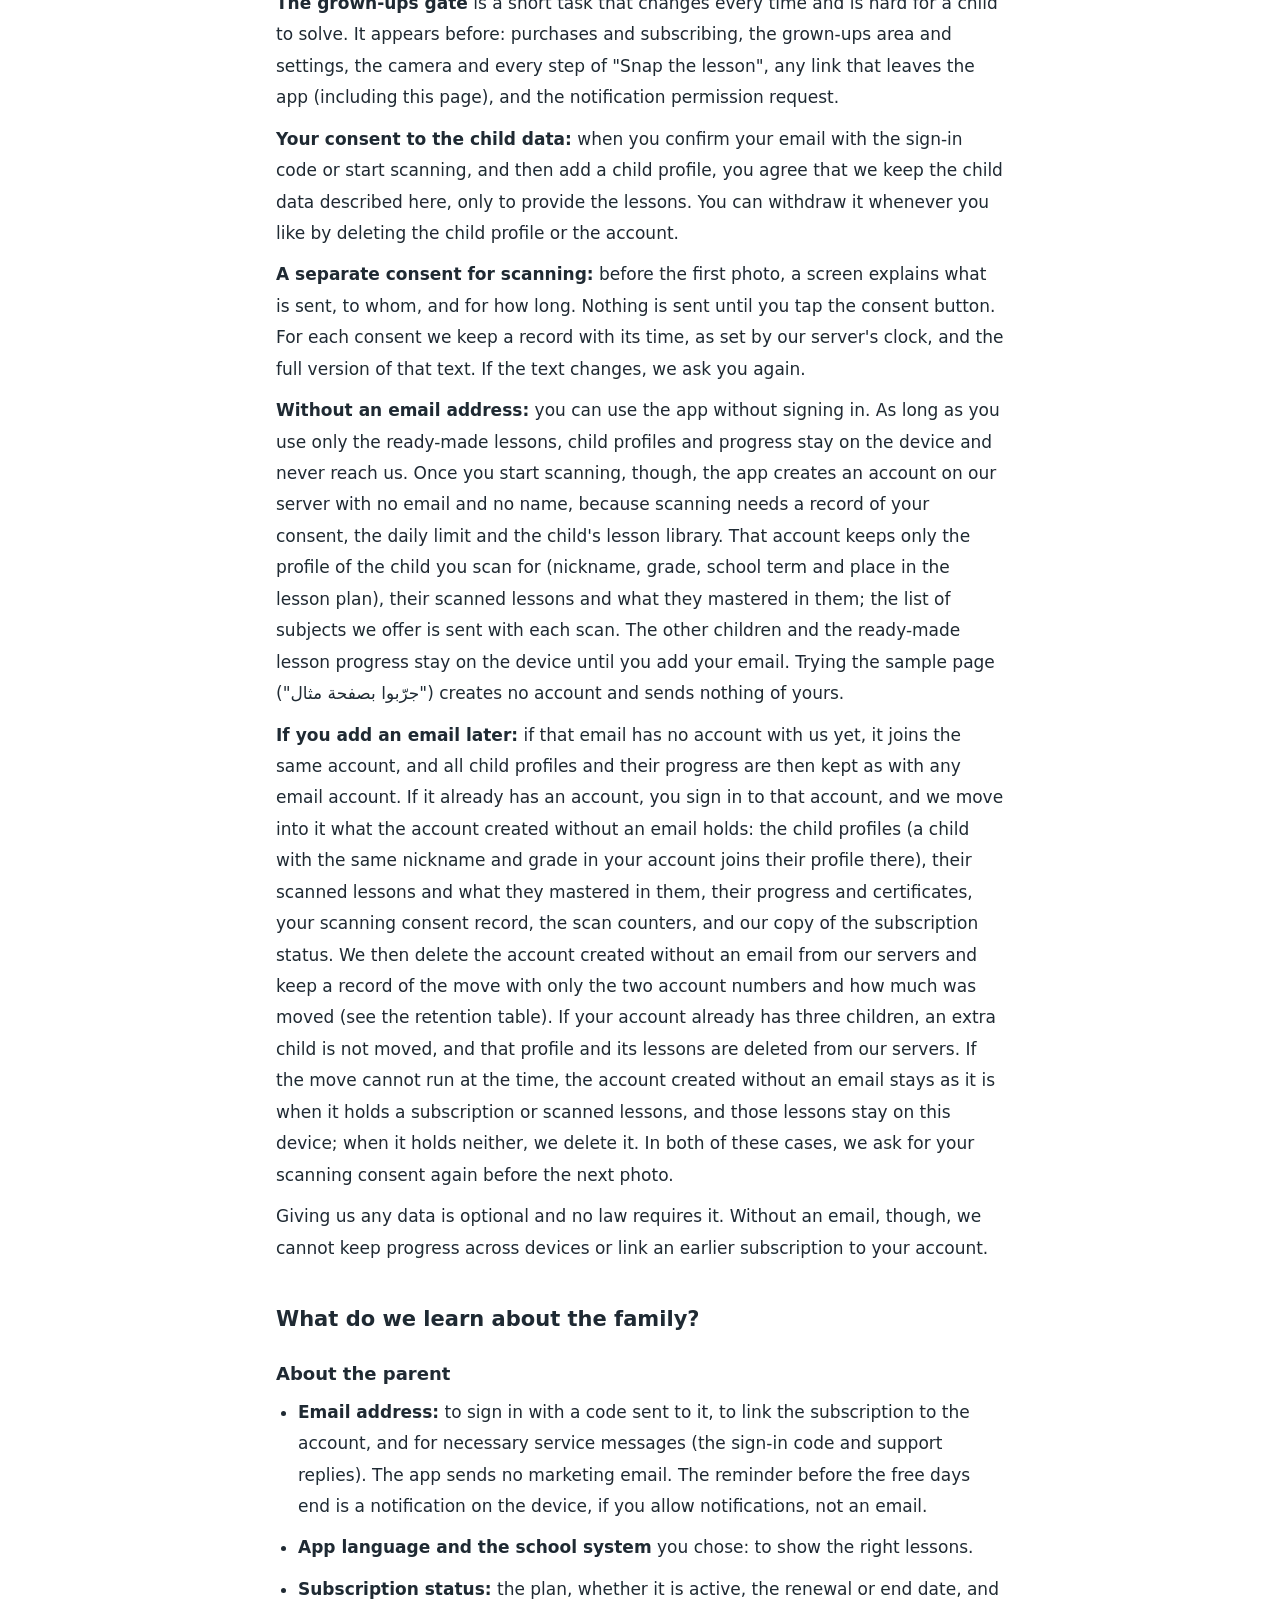
==== commit 812492a4: "1.0.1: 30 scans a month (plans, Terms), sharpness score line in Privacy; dates 2026-11-11 Co-Authore" ====
--- a/privacy/index.html
+++ b/privacy/index.html
@@ -65,7 +65,7 @@
 <!-- ============================ العربية ============================ -->
 <section class="lang" id="ar" lang="ar" dir="rtl">
   <h1>سياسة الخصوصية</h1>
-  <p class="meta">تطبيق «رمّول» · آخر تحديث وإصدار السياسة: <span class="ltr" style="white-space:nowrap">2026-11-04</span></p>
+  <p class="meta">تطبيق «رمّول» · آخر تحديث وإصدار السياسة: <span class="ltr" style="white-space:nowrap">2026-11-11</span></p>
   <p><a class="jump" href="#en" lang="en" dir="ltr">Read it in English ↓</a></p>
 
   <div class="box" role="note" aria-labelledby="ar-short">
@@ -126,8 +126,8 @@
   <ul>
     <li><strong>عدّادات ضد الإساءة:</strong> نعدّ الطلبات التي تأتي من كل اتصال أو بريد، برمز مشفّر باتجاه واحد مأخوذ من عنوان IP أو البريد. لا يمكن إرجاع هذا الرمز إلى أصله، ونحذفه خلال يوم.</li>
     <li><strong>سجلّ الدخول:</strong> عند كل تسجيل دخول، يحفظ نظام الحسابات وقته وعنوان IP الذي جاء منه، لكشف محاولات الدخول غير المشروعة. نحذف هذا السجلّ بعد 30 يوماً.</li>
-    <li><strong>سجلّ كل تصوير:</strong> حالته، وعدد الصفحات، ورمز الخطأ إن وُجد، وتكلفته التقديرية، بدون أي صورة وبدون نص الصفحة. نحذفه بعد 30 يوماً.</li>
-    <li><strong>عدّادات التصوير:</strong> لكل عائلة في اليوم والشهر، ومجموع منذ إنشاء الحساب: عدد التصويرات، وعدد محاولات القراءة، والتكلفة التقديرية، وأحرف الصوت الجديدة. بها نطبّق الحدود: حتى 5 دروس مصوّرة في اليوم و60 في الشهر (الصورة المرفوضة أو التي لم تنجح لا نحسبها)، وحدّاً يومياً آخر لعدد محاولات القراءة يحمي الخدمة من الإساءة.</li>
+    <li><strong>سجلّ كل تصوير:</strong> حالته، وعدد الصفحات، ورمز الخطأ إن وُجد، وتكلفته التقديرية، ودرجة وضوح كل صورة كما قاسها جهازك (رقم فقط، لنتأكد أن فحص الوضوح يعمل جيداً)، بدون أي صورة وبدون نص الصفحة. نحذفه بعد 30 يوماً.</li>
+    <li><strong>عدّادات التصوير:</strong> لكل عائلة في اليوم والشهر، ومجموع منذ إنشاء الحساب: عدد التصويرات، وعدد محاولات القراءة، والتكلفة التقديرية، وأحرف الصوت الجديدة. بها نطبّق الحدود: حتى 5 دروس مصوّرة في اليوم و30 في الشهر (الصورة المرفوضة أو التي لم تنجح لا نحسبها)، وحدّاً يومياً آخر لعدد محاولات القراءة يحمي الخدمة من الإساءة.</li>
     <li><strong>علامة التصوير المجاني على الجهاز:</strong> بعد استعمال التصوير الحقيقي المجاني، يحفظ التطبيق في المخزن الآمن للجهاز (Keychain) علامة واحدة معناها «استُعمل التصوير المجاني على هذا الجهاز». لا تحمل رقماً ولا أي بيانات عن العائلة، ولا نرسلها إلينا ولا إلى أحد، ولا تنتقل إلى جهاز آخر. تبقى بعد حذف التطبيق وإعادة تثبيته، وبعد «حذف بيانات هذا الجهاز» و«حذف الحساب»، حتى لا يتكرّر التصوير المجاني. وتُمحى عند مسح الجهاز كله.</li>
     <li>ويحتفظ مزوّد الاستضافة بسجلات تقنية قصيرة المدة، لتشغيل الخوادم وحمايتها.</li>
   </ul>
@@ -282,7 +282,7 @@
 <!-- ============================ English ============================ -->
 <section class="lang" id="en" lang="en" dir="ltr">
   <h1>Privacy Policy</h1>
-  <p class="meta">The Rammool app · Last updated and policy version: 2026-11-04</p>
+  <p class="meta">The Rammool app · Last updated and policy version: 2026-11-11</p>
   <p><a class="jump" href="#ar" lang="ar" dir="rtl">↑ اقرأها بالعربية</a></p>
   <p class="meta">Both language versions carry the same content.</p>
 
@@ -344,8 +344,8 @@
   <ul>
     <li><strong>Abuse counters:</strong> we count requests from each connection or email address using a one-way code made from the IP address or email, which cannot be turned back into the original, and we delete it within a day.</li>
     <li><strong>Sign-in log:</strong> each time someone signs in, the account system records the time and the IP address it came from, to spot unauthorised sign-ins. We delete this log after 30 days.</li>
-    <li><strong>A record of each scan:</strong> its status, number of pages, any error code and its estimated cost, with no image and no page text. Deleted after 30 days.</li>
-    <li><strong>Scan counters:</strong> per family, per day and per month, plus a total since the account was created: the number of scans, read attempts, estimated cost and new voice characters. They apply the limits: up to 5 scanned lessons a day and 60 a month (a refused or failed photo does not count toward them), and a separate daily cap on read attempts that protects the service from misuse.</li>
+    <li><strong>A record of each scan:</strong> its status, number of pages, any error code, its estimated cost and the sharpness score your device measured for each photo (a number only, so we can check that the blur check works well), with no image and no page text. Deleted after 30 days.</li>
+    <li><strong>Scan counters:</strong> per family, per day and per month, plus a total since the account was created: the number of scans, read attempts, estimated cost and new voice characters. They apply the limits: up to 5 scanned lessons a day and 30 a month (a refused or failed photo does not count toward them), and a separate daily cap on read attempts that protects the service from misuse.</li>
     <li><strong>A free-scan mark on the device:</strong> once the free real scan has been used, the app saves one mark in the device's secure storage (the Keychain) meaning "the free scan was used on this device". It holds no number and nothing about the family, it is never sent to us or anyone else, and it does not move to another device. It stays after the app is deleted and reinstalled, and after "delete this device's data" and "Delete account", so the free scan is not given twice; erasing the whole device removes it.</li>
     <li>Our hosting provider also keeps short-lived technical logs to run and protect the servers.</li>
   </ul>
